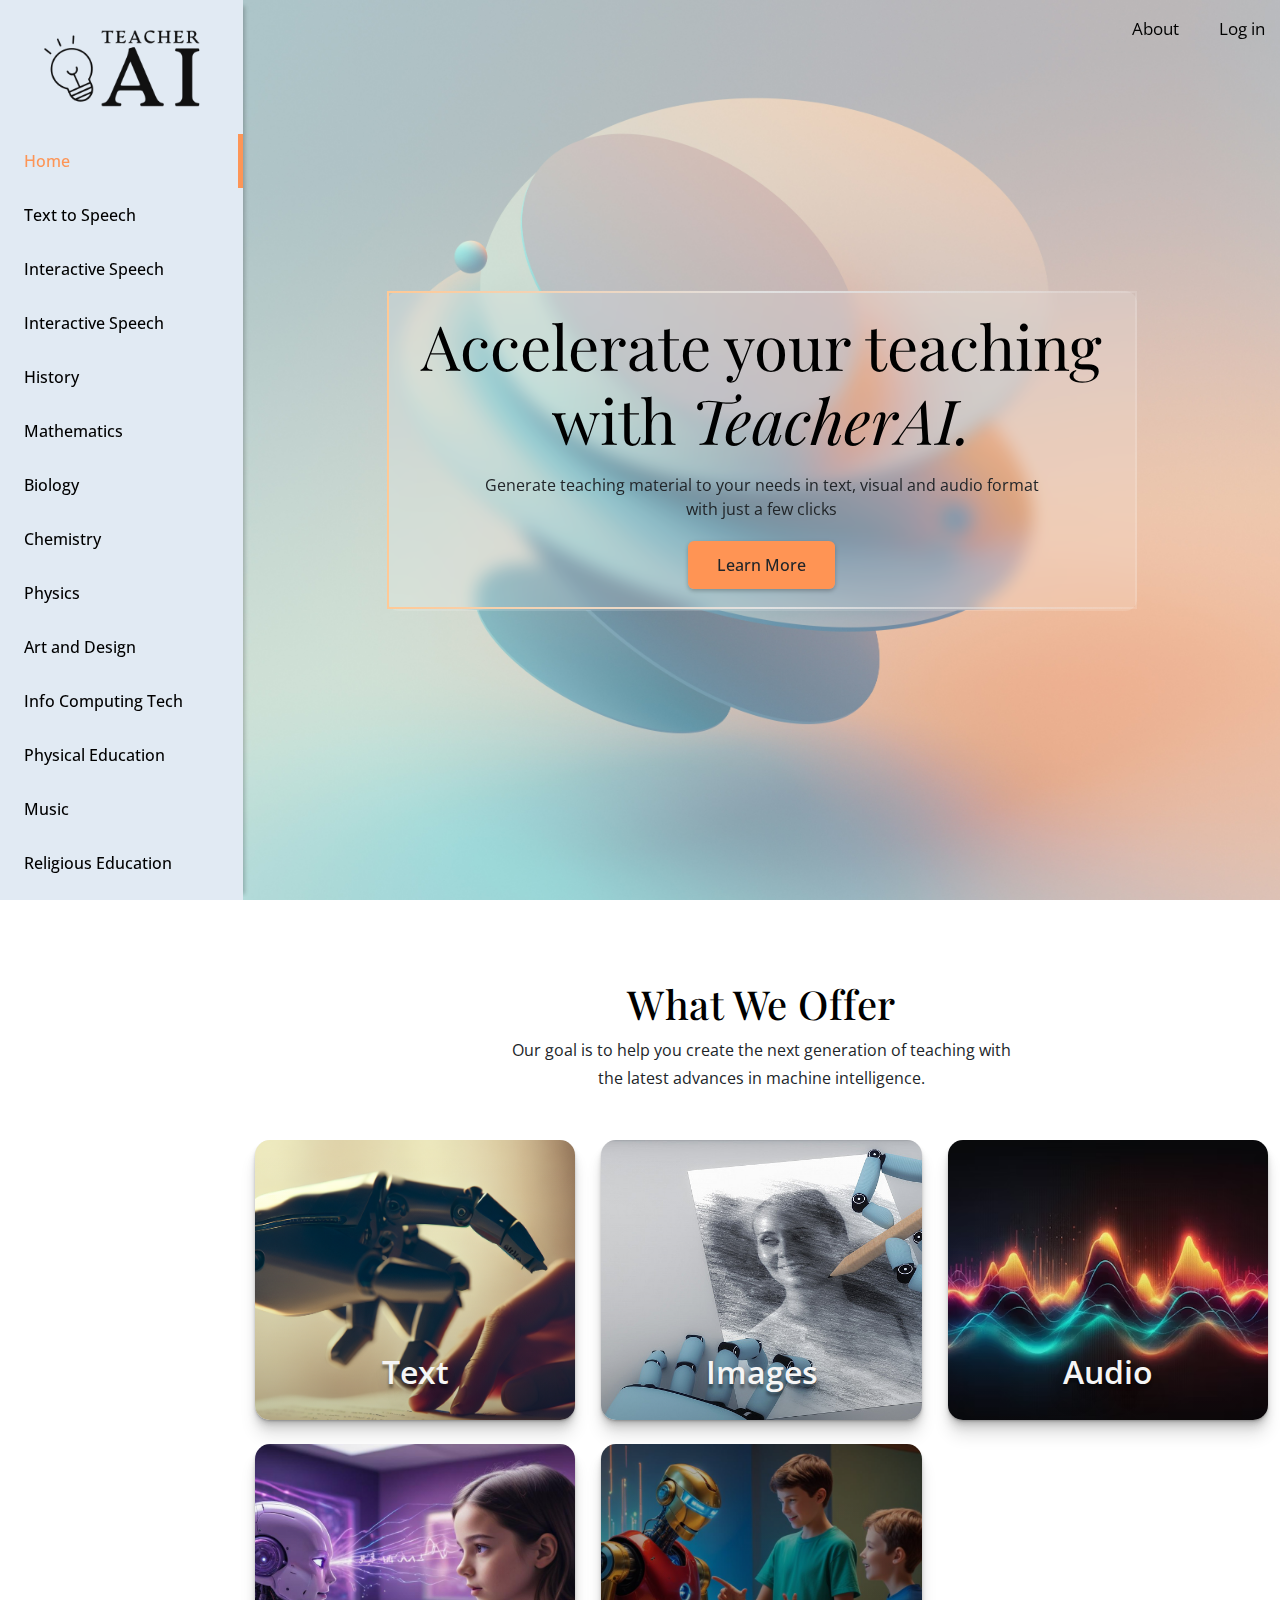
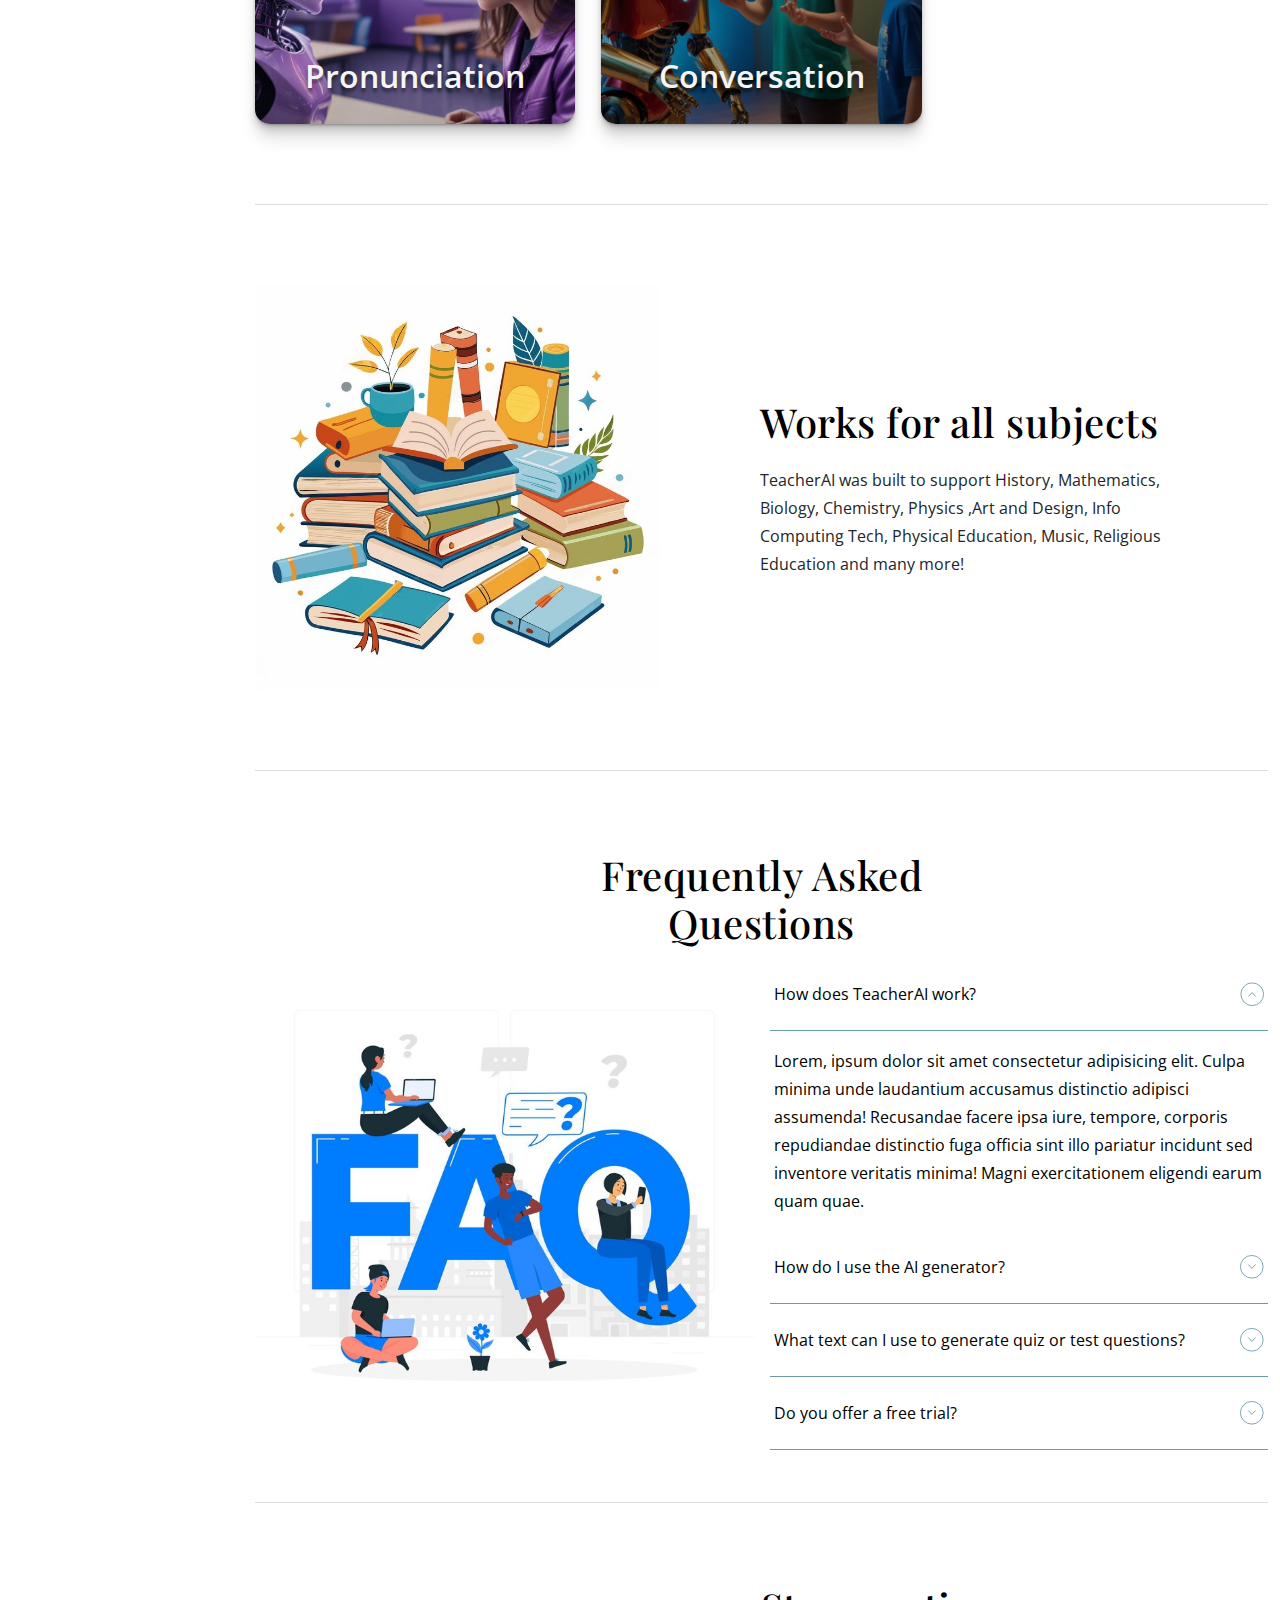
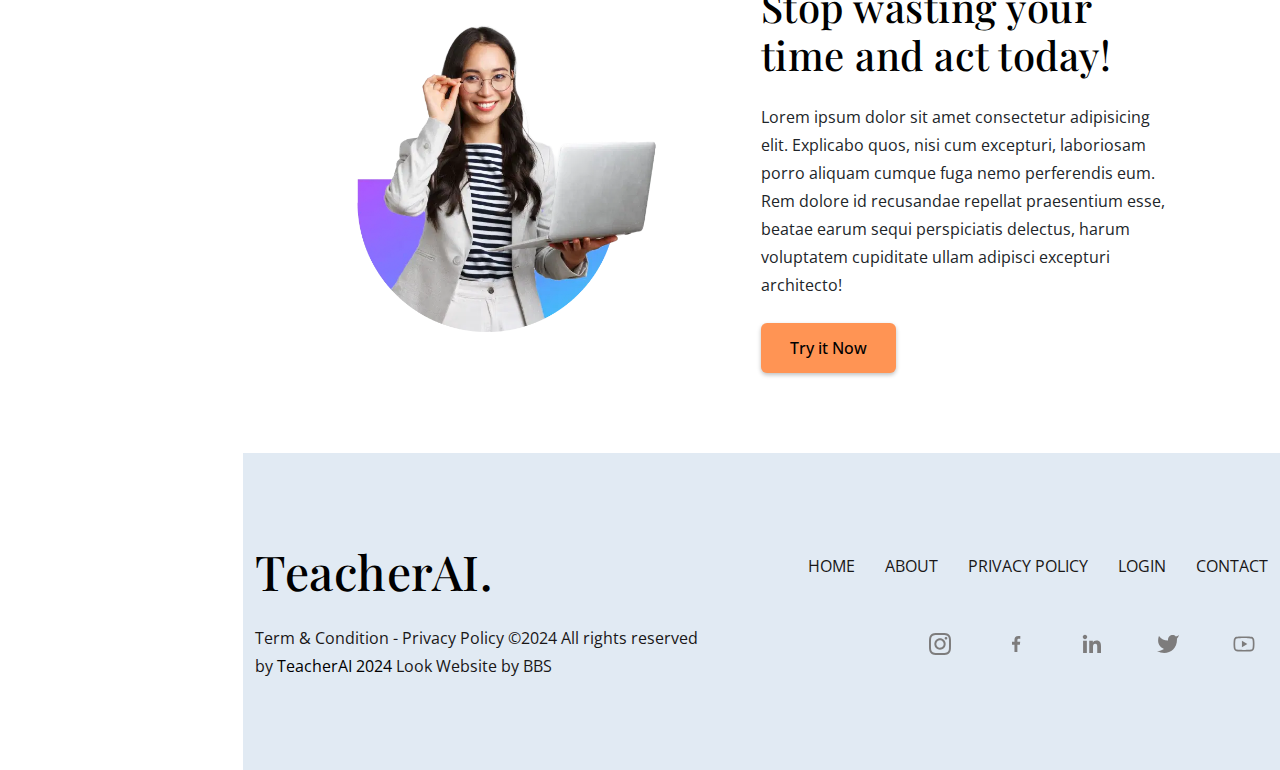
==== index.html @ d273b593 "language page updated" ====
<!DOCTYPE html>
<html lang="en">

<head>
  <meta charset="UTF-8">
  <meta name="viewport" content="width=device-width,initial-scale=1">
  <meta name="description" content="Unlock Your Potential With SkillMentor">
  <meta name="keywords"
    content="skillmentor, skill, mentor, skill development, course, course price, skillMentor classes, skillmentor reviews">

  <!-- bootstrap css links -->
  <link rel="stylesheet" href="./libs/bootstarp/bootstrap@5.3.1_min.css">

  <!-- custom style css -->
  <link rel="stylesheet" href="./css/style.css">

  <!-- fav icon -->
  <link rel="icon" type="image/png" href="assets/favicon.png">

  <!-- title -->
  <title>SkillMentor - Online Education Platform</title>
</head>

<body>
  <section class="d-flex flex-column flex-lg-row">
    <!-- sidebar for large screen -->
    <aside class="side-nav">
      <div class="d-flex justify-content-center align-items-center">
        <div class="logo py-4">
          <img src="./assets/logo-cropped.png" alt="">
        </div>
      </div>
      <a href="#intro" class="active">Home</a>
      <a href="#start">Text to Speech</a>
      <a href="#html">Interactive Speech</a>
      <a href="#scss">Interactive Speech</a>
      <a href="#js">History</a>
      <a href="#fonts">Mathematics</a>
      <a href="#colors">Biology</a>
      <a href="#icons">Chemistry</a>
      <a href="#run-scss">Physics</a>
      <a href="#loader">Art and Design</a>
      <a href="#change-img">Info Computing Tech</a>
      <a href="#change-img">Physical Education</a>
      <a href="#change-img">Music</a>
      <a href="#change-img">Religious Education</a>
    </aside>

    <!-- nav for small devices -->
    <nav id="nav-mobile" class="nav-mobile d-block d-lg-none text-white px-3 py-2">
      <div class="">
        <div class="bar d-flex align-items-center justify-content-between">
          <div class="d-flex align-items-center">
            <!-- <h1 class="text-black">TeacherAI.</h1> -->
          </div>
          <div>
            <button id="offcanvas-btn" class="btn nav-mobile__button p-1" type="button" data-bs-toggle="offcanvas" data-bs-target="#offcanvasExample"
              aria-controls="offcanvasExample">
              <svg xmlns="http://www.w3.org/2000/svg" x="0px" y="0px" width="100" height="100" viewBox="0 0 24 24">
                <path d="M 2 5 L 2 7 L 22 7 L 22 5 L 2 5 z M 2 11 L 2 13 L 22 13 L 22 11 L 2 11 z M 2 17 L 2 19 L 22 19 L 22 17 L 2 17 z"></path>
                </svg>
            </button>
        </div>

          <div class="offcanvas offcanvas-start" tabindex="-1" id="offcanvasExample"
            aria-labelledby="offcanvasExampleLabel">
            <div class="offcanvas-header d-flex align-items-center">
              <h5 class="offcanvas-title d-flex align-items-center" id="offcanvasExampleLabel">
                <!-- <img class="img-fluid" src="./assets/logo-colored.png" width="180" alt="logo-mb" srcset=""> -->
              </h5>
              <button type="button" class="btn-close" data-bs-dismiss="offcanvas" aria-label="Close"></button>
            </div>
            <div class="nav-lists-mobile offcanvas-body d-flex flex-column px-0">
              <a class="d-inline-block py-2 h5 fw-normal" href="#intro">Home</a>
              <a class="d-inline-block py-2 h5 fw-normal" href="#intro">About</a>
              <a class="d-inline-block py-2 h5 fw-normal" href="#intro">Login</a>
              <a class="d-inline-block py-2 h5 fw-normal" href="#start">Text to Speech</a>
              <a class="d-inline-block py-2 h5 fw-normal" href="#html">Interactive Speech</a>
              <a class="d-inline-block py-2 h5 fw-normal" href="#scss">Interactive Speech Js</a>
              <a class="d-inline-block py-2 h5 fw-normal" href="#js">History</a>
              <a class="d-inline-block py-2 h5 fw-normal" href="#fonts">Mathematics</a>
              <a class="d-inline-block py-2 h5 fw-normal" href="#colors">Biology</a>
              <a class="d-inline-block py-2 h5 fw-normal" href="#icons">Chemistry</a>
              <a class="d-inline-block py-2 h5 fw-normal" href="#run-scss">Physics</a>
              <a class="d-inline-block py-2 h5 fw-normal" href="#loader">Art and Design</a>
              <a class="d-inline-block py-2 h5 fw-normal" href="#change-img">Info Computing Tech</a>
            </div>
          </div>
        </div>
      </div>
    </nav>

    <!-- main content -->
    <main class="w-100">
      <!-- Navbar -->
      <nav id="top-nav" class="top-navbar navbar navbar-expand-lg d-none d-lg-block">
        <div class="container-fluid justify-content-end">
          <div class="collapse navbar-collapse" id="navbarSupportedContent">
            <ul class="navbar-nav me-auto mb-2 mb-lg-0 px-2 gap-4">
              <li class="nav-item">
                <a class="nav-link" aria-current="page" href="#">About</a>
              </li>
              <li class="nav-item">
                <a class="nav-link" href="#">Log in</a>
              </li>
            </ul>
          </div>
        </div>
      </nav>
      <!-- banner -->
      <section class="banner d-flex flex-column align-items-center justify-content-center ">
        <div class="banner__content d-flex flex-column align-items-center justify-content-center position-relative">
          <div class="banner__content--heading">
            <h1 class="mb-0">Accelerate your teaching with <span
                class="banner__heading--italic"><i>TeacherAI.</i></span></h1>
          </div>
          <div class="banner__content--description py-3">
            <p class="text-center">Generate teaching material to your needs in text, visual and audio format with just a
              few clicks</p>
          </div>
          <div class="banner__content--button pt-3">
            <a href="language.html" class="button-primary">Learn More</a>
          </div>
        </div>
      </section>

      <!-- Features -->
      <section class="container section">
        <div class=" d-flex flex-column align-items-center justify-content-center">
          <div class="section__header ">
            <h1 class="text-center">What We Offer</h1>
            <p class="text-center">Our goal is to help you create the next generation of teaching with the latest
              advances in machine intelligence.</p>
          </div>
        </div>
        <div class="features">
          <div class="features__card">
            <div class="features__card__content">
              <h2 class="heading">Text</h2>
              <p class="data-content">Create text materials tailored to your requirements

              </p>
            </div>
          </div>
          <div class="features__card">
            <div class="features__card__content">
              <h2 class="heading">Images</h2>
              <p class="data-content">Generate text based on images or soon generate images.</p>
            </div>
          </div>
          <div class="features__card">
            <div class="features__card__content">
              <h2 class="heading">Audio</h2>
              <p class="data-content">Create audio files customized to your needs </p>
              </p>
            </div>
          </div>
          <div class="features__card">
            <div class="features__card__content">
              <h2 class="heading">Pronunciation</h2>
              <p class="data-content">Assess pronunciation from free or text-based speech</p>
            </div>
          </div>
          <div class="features__card">
            <div class="features__card__content">
              <h2 class="heading">Conversation</h2>
              <p class="data-content">Practice conversation with a virtual person, e.g. a teacher</p>
            </div>
          </div>
        </div>

      </section>

      <!-- Subjects -->
      <section class="container ">
        <div class="section separator">
          <div class="subject d-flex flex-column flex-md-row gap-100">
            <div class="subject__image">
              <img src="./assets/book-1.png" alt="">
            </div>
            <div class="subject__content d-flex flex-column justify-content-center ">
              <h1>Works for all subjects</h1>
              <p>TeacherAI was built to support History, Mathematics, Biology, Chemistry, Physics ,Art and Design,
                Info Computing Tech, Physical Education, Music, Religious Education and many more!
              </p>
            </div>
          </div>
        </div>
      </section>

      <!-- FAQ -->
      <section class="container">
        <div class="section separator pb-5">
          <div class="d-flex justify-content-center">
            <div class="section__header mb-0">
              <h1 class="text-center">Frequently Asked Questions</h1>
            </div>
          </div>
          <div class="faq d-flex flex-column flex-lg-row align-items-center justify-content-center gap-3">
            <div class="faq__image">
              <img src="./assets/faq.jpg" alt="">
            </div>
            <div class="faq__content d-flex align-items-center justify-content-center">
              <div class="accordion" id="accordion">
                <div class="accordion-item">
                  <h2 class="accordion-header">
                    <button class="accordion-button py-4 px-1 paragraph-semi-large" type="button"
                      data-bs-toggle="collapse" data-bs-target="#collapseOne" aria-expanded="true"
                      aria-controls="collapseOne">
                      How does TeacherAI work?
                    </button>
                  </h2>
                  <div id="collapseOne" class="accordion-collapse collapse show" data-bs-parent="#accordion">
                    <div class="accordion-body px-1">
                      <p>
                        Lorem, ipsum dolor sit amet consectetur adipisicing elit. Culpa minima unde laudantium accusamus
                        distinctio adipisci assumenda! Recusandae facere ipsa iure, tempore, corporis repudiandae
                        distinctio fuga officia sint illo pariatur incidunt sed inventore veritatis minima! Magni
                        exercitationem eligendi earum quam quae.
                      </p>
                    </div>
                  </div>
                </div>
                <div class="accordion-item">
                  <h2 class="accordion-header">
                    <button class="accordion-button py-4 px-1 paragraph-semi-large collapsed" type="button"
                      data-bs-toggle="collapse" data-bs-target="#collapseTwo" aria-expanded="false"
                      aria-controls="collapseTwo">
                      How do I use the AI generator?
                    </button>
                  </h2>
                  <div id="collapseTwo" class="accordion-collapse collapse" data-bs-parent="#accordion">
                    <div class="accordion-body px-1">
                      <p>
                        Lorem ipsum dolor sit amet consectetur adipisicing elit. Excepturi eveniet eligendi officiis ad
                        vitae iusto, reprehenderit maiores dicta, impedit, odit non quis alias quas veniam quos fugit
                        perferendis dolore! Maxime.
                      </p>
                    </div>
                  </div>
                </div>
                <div class="accordion-item">
                  <h2 class="accordion-header">
                    <button class="accordion-button py-4 px-1 paragraph-semi-large collapsed" type="button"
                      data-bs-toggle="collapse" data-bs-target="#collapseThree" aria-expanded="false"
                      aria-controls="collapseThree">
                      What text can I use to generate quiz or test questions?

                    </button>
                  </h2>
                  <div id="collapseThree" class="accordion-collapse collapse" data-bs-parent="#accordion">
                    <div class="accordion-body px-1">
                      <p>
                        Lorem ipsum dolor sit amet consectetur adipisicing elit. Ducimus quisquam dolorem deleniti animi
                        praesentium laboriosam quidem quos quasi eius temporibus!
                      </p>
                    </div>
                  </div>
                </div>
                <div class="accordion-item">
                  <h2 class="accordion-header">
                    <button class="accordion-button py-4 px-1 paragraph-semi-large collapsed" type="button"
                      data-bs-toggle="collapse" data-bs-target="#collapseFour" aria-expanded="false"
                      aria-controls="collapseFour">
                      Do you offer a free trial?
                    </button>
                  </h2>
                  <div id="collapseFour" class="accordion-collapse collapse" data-bs-parent="#accordion">
                    <div class="accordion-body px-1">
                      <p>
                        Lorem ipsum dolor sit amet consectetur adipisicing elit. Blanditiis architecto quos libero?
                        Illo, suscipit pariatur. Voluptates aspernatur veniam magnam corrupti fuga explicabo. Vero, modi
                        illum!
                      </p>
                    </div>
                  </div>
                </div>
              </div>
            </div>
          </div>
        </div>
      </section>

      <!-- learn quickly -->
      <div class="container">
        <div class="section separator">
          <div class="learn d-flex flex-column flex-md-row justify-content-center align-items-center gap-100">
            <div class="learn__image">
              <img src="./assets/learn.png" alt="">
            </div>
            <div class="learn__content">
              <h1 class="mb-0 pb-4">Stop wasting your time and act today!</h1>
              <p class="pb-4">Lorem ipsum dolor sit amet consectetur adipisicing elit. Explicabo quos, nisi cum
                excepturi, laboriosam porro aliquam cumque fuga nemo perferendis eum. Rem dolore id recusandae repellat
                praesentium esse, beatae earum sequi perspiciatis delectus, harum voluptatem cupiditate ullam adipisci
                excepturi architecto!</p>
              <button class="button-primary">Try it Now</button>
            </div>
          </div>
        </div>
      </div>

      <!-- footer -->
      <footer class="footer">
        <div class="container">
          <div class=" d-flex flex-column flex-lg-row justify-content-between align-items-center  text-center text-lg-start gap-5 gap-lg-0">
            <div class="footer__logo">
              <div>
                <a href="./index.html">
                  <h1 class="display-5 fw-medium">TeacherAI.</h1>
                </a>
              </div>
              <p class="pt-2 pt-lg-3">
                Term & Condition - Privacy Policy ©2024 All rights reserved by <span class="text-black">TeacherAI 2024</span>
                Look Website by BBS
              </p>
            </div>
            <div class="footer__menu d-flex flex-column justify-content-between align-items-lg-end align-items-center"
              aria-label="Footer menu" role="group">
              <ul class="footer__menu__navigation list-inline d-flex mb-0">
                <li><a class="" href="#">HOME</a></li>
                <li><a class="" href="#">ABOUT</a></li>
                <li><a class="" href="#">PRIVACY POLICY</a></li>
                <li><a class="" href="#">LOGIN</a></li>
                <li><a class="" href="#">CONTACT</a></li>
              </ul>
              <ul class="footer__menu__social list-inline d-flex justify-content-between mb-0">
                <li>
                  <a href="#" class="d-flex justify-content-center align-items-center rounded-circle">
                    <svg xmlns="http://www.w3.org/2000/svg" width="24" height="24" viewBox="0 0 24 24" fill="none">
                      <path fill-rule="evenodd" clip-rule="evenodd"
                        d="M7.465 1.066C8.638 1.012 9.012 1 12 1C14.988 1 15.362 1.013 16.534 1.066C17.706 1.119 18.506 1.306 19.206 1.577C19.939 1.854 20.604 2.287 21.154 2.847C21.714 3.396 22.146 4.06 22.422 4.794C22.694 5.494 22.88 6.294 22.934 7.464C22.988 8.639 23 9.013 23 12C23 14.988 22.987 15.362 22.934 16.535C22.881 17.705 22.694 18.505 22.422 19.205C22.146 19.9391 21.7133 20.6042 21.154 21.154C20.604 21.714 19.939 22.146 19.206 22.422C18.506 22.694 17.706 22.88 16.536 22.934C15.362 22.988 14.988 23 12 23C9.012 23 8.638 22.987 7.465 22.934C6.295 22.881 5.495 22.694 4.795 22.422C4.06092 22.146 3.39582 21.7133 2.846 21.154C2.28638 20.6047 1.85331 19.9399 1.577 19.206C1.306 18.506 1.12 17.706 1.066 16.536C1.012 15.361 1 14.987 1 12C1 9.012 1.013 8.638 1.066 7.466C1.119 6.294 1.306 5.494 1.577 4.794C1.85372 4.06008 2.28712 3.39531 2.847 2.846C3.39604 2.2865 4.06047 1.85344 4.794 1.577C5.494 1.306 6.294 1.12 7.464 1.066H7.465ZM16.445 3.046C15.285 2.993 14.937 2.982 12 2.982C9.063 2.982 8.715 2.993 7.555 3.046C6.482 3.095 5.9 3.274 5.512 3.425C4.999 3.625 4.632 3.862 4.247 4.247C3.88205 4.60205 3.60118 5.03428 3.425 5.512C3.274 5.9 3.095 6.482 3.046 7.555C2.993 8.715 2.982 9.063 2.982 12C2.982 14.937 2.993 15.285 3.046 16.445C3.095 17.518 3.274 18.1 3.425 18.488C3.601 18.965 3.882 19.398 4.247 19.753C4.602 20.118 5.035 20.399 5.512 20.575C5.9 20.726 6.482 20.905 7.555 20.954C8.715 21.007 9.062 21.018 12 21.018C14.938 21.018 15.285 21.007 16.445 20.954C17.518 20.905 18.1 20.726 18.488 20.575C19.001 20.375 19.368 20.138 19.753 19.753C20.118 19.398 20.399 18.965 20.575 18.488C20.726 18.1 20.905 17.518 20.954 16.445C21.007 15.285 21.018 14.937 21.018 12C21.018 9.063 21.007 8.715 20.954 7.555C20.905 6.482 20.726 5.9 20.575 5.512C20.375 4.999 20.138 4.632 19.753 4.247C19.3979 3.88207 18.9657 3.60121 18.488 3.425C18.1 3.274 17.518 3.095 16.445 3.046ZM10.595 15.391C11.3797 15.7176 12.2534 15.7617 13.0669 15.5157C13.8805 15.2697 14.5834 14.7489 15.0556 14.0422C15.5278 13.3356 15.7401 12.4869 15.656 11.6411C15.572 10.7953 15.197 10.005 14.595 9.405C14.2112 9.02148 13.7472 8.72781 13.2363 8.54515C12.7255 8.36248 12.1804 8.29536 11.6405 8.34862C11.1006 8.40187 10.5792 8.57418 10.1138 8.85313C9.64845 9.13208 9.25074 9.51074 8.9493 9.96185C8.64786 10.413 8.45019 10.9253 8.37052 11.462C8.29084 11.9986 8.33115 12.5463 8.48854 13.0655C8.64593 13.5847 8.91648 14.0626 9.28072 14.4647C9.64496 14.8668 10.0938 15.1832 10.595 15.391ZM8.002 8.002C8.52702 7.47697 9.15032 7.0605 9.8363 6.77636C10.5223 6.49222 11.2575 6.34597 12 6.34597C12.7425 6.34597 13.4777 6.49222 14.1637 6.77636C14.8497 7.0605 15.473 7.47697 15.998 8.002C16.523 8.52702 16.9395 9.15032 17.2236 9.8363C17.5078 10.5223 17.654 11.2575 17.654 12C17.654 12.7425 17.5078 13.4777 17.2236 14.1637C16.9395 14.8497 16.523 15.473 15.998 15.998C14.9377 17.0583 13.4995 17.654 12 17.654C10.5005 17.654 9.06234 17.0583 8.002 15.998C6.94166 14.9377 6.34597 13.4995 6.34597 12C6.34597 10.5005 6.94166 9.06234 8.002 8.002ZM18.908 7.188C19.0381 7.06527 19.1423 6.91768 19.2143 6.75397C19.2863 6.59027 19.3248 6.41377 19.3274 6.23493C19.33 6.05609 19.2967 5.87855 19.2295 5.71281C19.1622 5.54707 19.0624 5.39651 18.936 5.27004C18.8095 5.14357 18.6589 5.04376 18.4932 4.97652C18.3275 4.90928 18.1499 4.87598 17.9711 4.87858C17.7922 4.88119 17.6157 4.91965 17.452 4.9917C17.2883 5.06374 17.1407 5.1679 17.018 5.298C16.7793 5.55103 16.6486 5.88712 16.6537 6.23493C16.6588 6.58274 16.7992 6.91488 17.0452 7.16084C17.2911 7.40681 17.6233 7.54723 17.9711 7.5523C18.3189 7.55737 18.655 7.42669 18.908 7.188Z"
                         />
                    </svg>
                  </a>
                </li>
                <li>
                  <a href="#" class="d-flex justify-content-center align-items-center rounded-circle">
                    <svg xmlns="http://www.w3.org/2000/svg" width="20" height="20" viewBox="0 0 20 20" fill="none">
                      <path
                        d="M8.46 18H11.39V10.7H13.84L14.21 7.86H11.39V6.04C11.39 5.22 11.62 4.66 12.8 4.66H14.31V2.11C14.05 2.08 13.16 2 12.12 2C9.94 2 8.46 3.33 8.46 5.76V7.86H6V10.7H8.46V18Z"
                         />
                    </svg>
                  </a>
                </li>
                <li>
                  <a href="#" class="d-flex justify-content-center align-items-center rounded-circle">
                    <svg xmlns="http://www.w3.org/2000/svg" width="24" height="24" viewBox="0 0 24 24" fill="none">
                      <path
                        d="M4.98292 7.19631C6.19132 7.19631 7.17092 6.21671 7.17092 5.00831C7.17092 3.79991 6.19132 2.82031 4.98292 2.82031C3.77452 2.82031 2.79492 3.79991 2.79492 5.00831C2.79492 6.21671 3.77452 7.19631 4.98292 7.19631Z"
                         />
                      <path
                        d="M9.23575 8.85469V20.9937H13.0047V14.9907C13.0047 13.4067 13.3027 11.8727 15.2667 11.8727C17.2037 11.8727 17.2277 13.6837 17.2277 15.0907V20.9947H20.9988V14.3377C20.9988 11.0677 20.2948 8.55469 16.4728 8.55469C14.6378 8.55469 13.4078 9.56169 12.9047 10.5147H12.8537V8.85469H9.23575ZM3.09375 8.85469H6.86875V20.9937H3.09375V8.85469Z"
                         />
                    </svg>
                  </a>
                </li>
                <li>
                  <a href="#" class="d-flex justify-content-center align-items-center rounded-circle">
                    <svg xmlns="http://www.w3.org/2000/svg" width="24" height="24" viewBox="0 0 24 24" fill="none">
                      <path
                        d="M23 3.00029C22.0424 3.67577 20.9821 4.1924 19.86 4.53029C19.2577 3.8378 18.4573 3.34698 17.567 3.12422C16.6767 2.90145 15.7395 2.95749 14.8821 3.28474C14.0247 3.612 13.2884 4.19469 12.773 4.95401C12.2575 5.71332 11.9877 6.61263 12 7.53029V8.53029C10.2426 8.57586 8.50127 8.1861 6.93101 7.39574C5.36074 6.60537 4.01032 5.43893 3 4.00029C3 4.00029 -1 13.0003 8 17.0003C5.94053 18.3983 3.48716 19.0992 1 19.0003C10 24.0003 21 19.0003 21 7.50029C20.9991 7.22174 20.9723 6.94388 20.92 6.67029C21.9406 5.66378 22.6608 4.393 23 3.00029V3.00029Z"
                         stroke-width="2" stroke-linecap="round" stroke-linejoin="round" />
                    </svg>
                  </a>
                </li>
                <li>
                  <a href="#" class="d-flex justify-content-center align-items-center rounded-circle">
                    <svg xmlns="http://www.w3.org/2000/svg" width="24" height="24" viewBox="0 0 24 24" fill="none">
                      <path
                        d="M22.5 11.934C22.5 11.8824 22.5 11.8238 22.4977 11.7559C22.4953 11.566 22.4906 11.3527 22.4859 11.1254C22.4672 10.4715 22.4344 9.81993 22.3828 9.20587C22.3125 8.35977 22.2094 7.6543 22.0687 7.12461C21.9204 6.57184 21.6295 6.0677 21.2252 5.66257C20.8209 5.25745 20.3173 4.96554 19.7648 4.81602C19.1016 4.63789 17.8031 4.52773 15.975 4.45977C15.1055 4.42695 14.175 4.40586 13.2445 4.39414C12.9187 4.38945 12.6164 4.38711 12.3445 4.38477H11.6555C11.3836 4.38711 11.0813 4.38945 10.7555 4.39414C9.825 4.40586 8.89453 4.42695 8.025 4.45977C6.19687 4.53008 4.89609 4.64023 4.23516 4.81602C3.6825 4.96517 3.17876 5.25696 2.7744 5.66214C2.37004 6.06732 2.07928 6.57166 1.93125 7.12461C1.78828 7.6543 1.6875 8.35977 1.61719 9.20587C1.56562 9.81993 1.53281 10.4715 1.51406 11.1254C1.50703 11.3527 1.50469 11.566 1.50234 11.7559C1.50234 11.8238 1.5 11.8824 1.5 11.934V12.0652C1.5 12.1168 1.5 12.1754 1.50234 12.2434C1.50469 12.4332 1.50937 12.6465 1.51406 12.8738C1.53281 13.5278 1.56562 14.1793 1.61719 14.7934C1.6875 15.6395 1.79063 16.3449 1.93125 16.8746C2.23125 17.9973 3.1125 18.8832 4.23516 19.1832C4.89609 19.3614 6.19687 19.4715 8.025 19.5395C8.89453 19.5723 9.825 19.5934 10.7555 19.6051C11.0813 19.6098 11.3836 19.6121 11.6555 19.6145H12.3445C12.6164 19.6121 12.9187 19.6098 13.2445 19.6051C14.175 19.5934 15.1055 19.5723 15.975 19.5395C17.8031 19.4692 19.1039 19.359 19.7648 19.1832C20.8875 18.8832 21.7687 17.9996 22.0687 16.8746C22.2117 16.3449 22.3125 15.6395 22.3828 14.7934C22.4344 14.1793 22.4672 13.5278 22.4859 12.8738C22.493 12.6465 22.4953 12.4332 22.4977 12.2434C22.4977 12.1754 22.5 12.1168 22.5 12.0652V11.934ZM20.8125 12.0559C20.8125 12.1051 20.8125 12.159 20.8102 12.2223C20.8078 12.4051 20.8031 12.6067 20.7984 12.8246C20.782 13.4481 20.7492 14.0715 20.7 14.6504C20.6367 15.4051 20.5477 16.0239 20.4375 16.4387C20.2922 16.9801 19.8656 17.409 19.3266 17.552C18.8344 17.6832 17.5945 17.7887 15.9094 17.852C15.0562 17.8848 14.1375 17.9059 13.2211 17.9176C12.9 17.9223 12.6023 17.9246 12.3352 17.9246H11.6648L10.7789 17.9176C9.8625 17.9059 8.94609 17.8848 8.09063 17.852C6.40547 17.7864 5.16328 17.6832 4.67344 17.552C4.13437 17.4067 3.70781 16.9801 3.5625 16.4387C3.45234 16.0239 3.36328 15.4051 3.3 14.6504C3.25078 14.0715 3.22031 13.4481 3.20156 12.8246C3.19453 12.6067 3.19219 12.4028 3.18984 12.2223C3.18984 12.159 3.1875 12.1028 3.1875 12.0559V11.9434C3.1875 11.8942 3.1875 11.8402 3.18984 11.777C3.19219 11.5942 3.19688 11.3926 3.20156 11.1746C3.21797 10.5512 3.25078 9.92775 3.3 9.34884C3.36328 8.59415 3.45234 7.9754 3.5625 7.56055C3.70781 7.01915 4.13437 6.59024 4.67344 6.44727C5.16562 6.31602 6.40547 6.21055 8.09063 6.14727C8.94375 6.11446 9.8625 6.09336 10.7789 6.08164C11.1 6.07696 11.3977 6.07461 11.6648 6.07461H12.3352L13.2211 6.08164C14.1375 6.09336 15.0539 6.11446 15.9094 6.14727C17.5945 6.21289 18.8367 6.31602 19.3266 6.44727C19.8656 6.59258 20.2922 7.01915 20.4375 7.56055C20.5477 7.9754 20.6367 8.59415 20.7 9.34884C20.7492 9.92775 20.7797 10.5512 20.7984 11.1746C20.8055 11.3926 20.8078 11.5965 20.8102 11.777C20.8102 11.8402 20.8125 11.8965 20.8125 11.9434V12.0559ZM9.91406 15.1403L15.3516 11.9762L9.91406 8.85899V15.1403Z"
                         />
                    </svg>
                  </a>
                </li>
              </ul>
            </div>
          </div>
        </div>
      </footer>

    </main>



    <!-- bootstrap min js -->
    <script src="libs/bootstarp/bootstrap@5.3.1_bundle.min.js"></script>

    <!-- footer nav min js -->
    <script src="js/footer-nav.js"></script>
</body>

</html>
---- libs/bootstarp/bootstrap@5.3.1_min.css ----
@charset "UTF-8";/*!
 * Bootstrap  v5.3.1 (https://getbootstrap.com/)
 * Copyright 2011-2023 The Bootstrap Authors
 * Licensed under MIT (https://github.com/twbs/bootstrap/blob/main/LICENSE)
 */:root,[data-bs-theme=light]{--bs-blue:#0d6efd;--bs-indigo:#6610f2;--bs-purple:#6f42c1;--bs-pink:#d63384;--bs-red:#dc3545;--bs-orange:#fd7e14;--bs-yellow:#ffc107;--bs-green:#198754;--bs-teal:#20c997;--bs-cyan:#0dcaf0;--bs-black:#000;--bs-white:#fff;--bs-gray:#6c757d;--bs-gray-dark:#343a40;--bs-gray-100:#f8f9fa;--bs-gray-200:#e9ecef;--bs-gray-300:#dee2e6;--bs-gray-400:#ced4da;--bs-gray-500:#adb5bd;--bs-gray-600:#6c757d;--bs-gray-700:#495057;--bs-gray-800:#343a40;--bs-gray-900:#212529;--bs-primary:#0d6efd;--bs-secondary:#6c757d;--bs-success:#198754;--bs-info:#0dcaf0;--bs-warning:#ffc107;--bs-danger:#dc3545;--bs-light:#f8f9fa;--bs-dark:#212529;--bs-primary-rgb:13,110,253;--bs-secondary-rgb:108,117,125;--bs-success-rgb:25,135,84;--bs-info-rgb:13,202,240;--bs-warning-rgb:255,193,7;--bs-danger-rgb:220,53,69;--bs-light-rgb:248,249,250;--bs-dark-rgb:33,37,41;--bs-primary-text-emphasis:#052c65;--bs-secondary-text-emphasis:#2b2f32;--bs-success-text-emphasis:#0a3622;--bs-info-text-emphasis:#055160;--bs-warning-text-emphasis:#664d03;--bs-danger-text-emphasis:#58151c;--bs-light-text-emphasis:#495057;--bs-dark-text-emphasis:#495057;--bs-primary-bg-subtle:#cfe2ff;--bs-secondary-bg-subtle:#e2e3e5;--bs-success-bg-subtle:#d1e7dd;--bs-info-bg-subtle:#cff4fc;--bs-warning-bg-subtle:#fff3cd;--bs-danger-bg-subtle:#f8d7da;--bs-light-bg-subtle:#fcfcfd;--bs-dark-bg-subtle:#ced4da;--bs-primary-border-subtle:#9ec5fe;--bs-secondary-border-subtle:#c4c8cb;--bs-success-border-subtle:#a3cfbb;--bs-info-border-subtle:#9eeaf9;--bs-warning-border-subtle:#ffe69c;--bs-danger-border-subtle:#f1aeb5;--bs-light-border-subtle:#e9ecef;--bs-dark-border-subtle:#adb5bd;--bs-white-rgb:255,255,255;--bs-black-rgb:0,0,0;--bs-font-sans-serif:system-ui,-apple-system,"Segoe UI",Roboto,"Helvetica Neue","Noto Sans","Liberation Sans",Arial,sans-serif,"Apple Color Emoji","Segoe UI Emoji","Segoe UI Symbol","Noto Color Emoji";--bs-font-monospace:SFMono-Regular,Menlo,Monaco,Consolas,"Liberation Mono","Courier New",monospace;--bs-gradient:linear-gradient(180deg, rgba(255, 255, 255, 0.15), rgba(255, 255, 255, 0));--bs-body-font-family:var(--bs-font-sans-serif);--bs-body-font-size:1rem;--bs-body-font-weight:400;--bs-body-line-height:1.5;--bs-body-color:#212529;--bs-body-color-rgb:33,37,41;--bs-body-bg:#fff;--bs-body-bg-rgb:255,255,255;--bs-emphasis-color:#000;--bs-emphasis-color-rgb:0,0,0;--bs-secondary-color:rgba(33, 37, 41, 0.75);--bs-secondary-color-rgb:33,37,41;--bs-secondary-bg:#e9ecef;--bs-secondary-bg-rgb:233,236,239;--bs-tertiary-color:rgba(33, 37, 41, 0.5);--bs-tertiary-color-rgb:33,37,41;--bs-tertiary-bg:#f8f9fa;--bs-tertiary-bg-rgb:248,249,250;--bs-heading-color:inherit;--bs-link-color:#0d6efd;--bs-link-color-rgb:13,110,253;--bs-link-decoration:underline;--bs-link-hover-color:#0a58ca;--bs-link-hover-color-rgb:10,88,202;--bs-code-color:#d63384;--bs-highlight-bg:#fff3cd;--bs-border-width:1px;--bs-border-style:solid;--bs-border-color:#dee2e6;--bs-border-color-translucent:rgba(0, 0, 0, 0.175);--bs-border-radius:0.375rem;--bs-border-radius-sm:0.25rem;--bs-border-radius-lg:0.5rem;--bs-border-radius-xl:1rem;--bs-border-radius-xxl:2rem;--bs-border-radius-2xl:var(--bs-border-radius-xxl);--bs-border-radius-pill:50rem;--bs-box-shadow:0 0.5rem 1rem rgba(0, 0, 0, 0.15);--bs-box-shadow-sm:0 0.125rem 0.25rem rgba(0, 0, 0, 0.075);--bs-box-shadow-lg:0 1rem 3rem rgba(0, 0, 0, 0.175);--bs-box-shadow-inset:inset 0 1px 2px rgba(0, 0, 0, 0.075);--bs-focus-ring-width:0.25rem;--bs-focus-ring-opacity:0.25;--bs-focus-ring-color:rgba(13, 110, 253, 0.25);--bs-form-valid-color:#198754;--bs-form-valid-border-color:#198754;--bs-form-invalid-color:#dc3545;--bs-form-invalid-border-color:#dc3545}[data-bs-theme=dark]{color-scheme:dark;--bs-body-color:#dee2e6;--bs-body-color-rgb:222,226,230;--bs-body-bg:#212529;--bs-body-bg-rgb:33,37,41;--bs-emphasis-color:#fff;--bs-emphasis-color-rgb:255,255,255;--bs-secondary-color:rgba(222, 226, 230, 0.75);--bs-secondary-color-rgb:222,226,230;--bs-secondary-bg:#343a40;--bs-secondary-bg-rgb:52,58,64;--bs-tertiary-color:rgba(222, 226, 230, 0.5);--bs-tertiary-color-rgb:222,226,230;--bs-tertiary-bg:#2b3035;--bs-tertiary-bg-rgb:43,48,53;--bs-primary-text-emphasis:#6ea8fe;--bs-secondary-text-emphasis:#a7acb1;--bs-success-text-emphasis:#75b798;--bs-info-text-emphasis:#6edff6;--bs-warning-text-emphasis:#ffda6a;--bs-danger-text-emphasis:#ea868f;--bs-light-text-emphasis:#f8f9fa;--bs-dark-text-emphasis:#dee2e6;--bs-primary-bg-subtle:#031633;--bs-secondary-bg-subtle:#161719;--bs-success-bg-subtle:#051b11;--bs-info-bg-subtle:#032830;--bs-warning-bg-subtle:#332701;--bs-danger-bg-subtle:#2c0b0e;--bs-light-bg-subtle:#343a40;--bs-dark-bg-subtle:#1a1d20;--bs-primary-border-subtle:#084298;--bs-secondary-border-subtle:#41464b;--bs-success-border-subtle:#0f5132;--bs-info-border-subtle:#087990;--bs-warning-border-subtle:#997404;--bs-danger-border-subtle:#842029;--bs-light-border-subtle:#495057;--bs-dark-border-subtle:#343a40;--bs-heading-color:inherit;--bs-link-color:#6ea8fe;--bs-link-hover-color:#8bb9fe;--bs-link-color-rgb:110,168,254;--bs-link-hover-color-rgb:139,185,254;--bs-code-color:#e685b5;--bs-border-color:#495057;--bs-border-color-translucent:rgba(255, 255, 255, 0.15);--bs-form-valid-color:#75b798;--bs-form-valid-border-color:#75b798;--bs-form-invalid-color:#ea868f;--bs-form-invalid-border-color:#ea868f}*,::after,::before{box-sizing:border-box}@media (prefers-reduced-motion:no-preference){:root{scroll-behavior:smooth}}body{margin:0;font-family:var(--bs-body-font-family);font-size:var(--bs-body-font-size);font-weight:var(--bs-body-font-weight);line-height:var(--bs-body-line-height);color:var(--bs-body-color);text-align:var(--bs-body-text-align);background-color:var(--bs-body-bg);-webkit-text-size-adjust:100%;-webkit-tap-highlight-color:transparent}hr{margin:1rem 0;color:inherit;border:0;border-top:var(--bs-border-width) solid;opacity:.25}.h1,.h2,.h3,.h4,.h5,.h6,h1,h2,h3,h4,h5,h6{margin-top:0;margin-bottom:.5rem;font-weight:500;line-height:1.2;color:var(--bs-heading-color)}.h1,h1{font-size:calc(1.375rem + 1.5vw)}@media (min-width:1200px){.h1,h1{font-size:2.5rem}}.h2,h2{font-size:calc(1.325rem + .9vw)}@media (min-width:1200px){.h2,h2{font-size:2rem}}.h3,h3{font-size:calc(1.3rem + .6vw)}@media (min-width:1200px){.h3,h3{font-size:1.75rem}}.h4,h4{font-size:calc(1.275rem + .3vw)}@media (min-width:1200px){.h4,h4{font-size:1.5rem}}.h5,h5{font-size:1.25rem}.h6,h6{font-size:1rem}p{margin-top:0;margin-bottom:1rem}abbr[title]{-webkit-text-decoration:underline dotted;text-decoration:underline dotted;cursor:help;-webkit-text-decoration-skip-ink:none;text-decoration-skip-ink:none}address{margin-bottom:1rem;font-style:normal;line-height:inherit}ol,ul{padding-left:2rem}dl,ol,ul{margin-top:0;margin-bottom:1rem}ol ol,ol ul,ul ol,ul ul{margin-bottom:0}dt{font-weight:700}dd{margin-bottom:.5rem;margin-left:0}blockquote{margin:0 0 1rem}b,strong{font-weight:bolder}.small,small{font-size:.875em}.mark,mark{padding:.1875em;background-color:var(--bs-highlight-bg)}sub,sup{position:relative;font-size:.75em;line-height:0;vertical-align:baseline}sub{bottom:-.25em}sup{top:-.5em}a{color:rgba(var(--bs-link-color-rgb),var(--bs-link-opacity,1));text-decoration:underline}a:hover{--bs-link-color-rgb:var(--bs-link-hover-color-rgb)}a:not([href]):not([class]),a:not([href]):not([class]):hover{color:inherit;text-decoration:none}code,kbd,pre,samp{font-family:var(--bs-font-monospace);font-size:1em}pre{display:block;margin-top:0;margin-bottom:1rem;overflow:auto;font-size:.875em}pre code{font-size:inherit;color:inherit;word-break:normal}code{font-size:.875em;color:var(--bs-code-color);word-wrap:break-word}a>code{color:inherit}kbd{padding:.1875rem .375rem;font-size:.875em;color:var(--bs-body-bg);background-color:var(--bs-body-color);border-radius:.25rem}kbd kbd{padding:0;font-size:1em}figure{margin:0 0 1rem}img,svg{vertical-align:middle}table{caption-side:bottom;border-collapse:collapse}caption{padding-top:.5rem;padding-bottom:.5rem;color:var(--bs-secondary-color);text-align:left}th{text-align:inherit;text-align:-webkit-match-parent}tbody,td,tfoot,th,thead,tr{border-color:inherit;border-style:solid;border-width:0}label{display:inline-block}button{border-radius:0}button:focus:not(:focus-visible){outline:0}button,input,optgroup,select,textarea{margin:0;font-family:inherit;font-size:inherit;line-height:inherit}button,select{text-transform:none}[role=button]{cursor:pointer}select{word-wrap:normal}select:disabled{opacity:1}[list]:not([type=date]):not([type=datetime-local]):not([type=month]):not([type=week]):not([type=time])::-webkit-calendar-picker-indicator{display:none!important}[type=button],[type=reset],[type=submit],button{-webkit-appearance:button}[type=button]:not(:disabled),[type=reset]:not(:disabled),[type=submit]:not(:disabled),button:not(:disabled){cursor:pointer}::-moz-focus-inner{padding:0;border-style:none}textarea{resize:vertical}fieldset{min-width:0;padding:0;margin:0;border:0}legend{float:left;width:100%;padding:0;margin-bottom:.5rem;font-size:calc(1.275rem + .3vw);line-height:inherit}@media (min-width:1200px){legend{font-size:1.5rem}}legend+*{clear:left}::-webkit-datetime-edit-day-field,::-webkit-datetime-edit-fields-wrapper,::-webkit-datetime-edit-hour-field,::-webkit-datetime-edit-minute,::-webkit-datetime-edit-month-field,::-webkit-datetime-edit-text,::-webkit-datetime-edit-year-field{padding:0}::-webkit-inner-spin-button{height:auto}[type=search]{-webkit-appearance:textfield;outline-offset:-2px}::-webkit-search-decoration{-webkit-appearance:none}::-webkit-color-swatch-wrapper{padding:0}::-webkit-file-upload-button{font:inherit;-webkit-appearance:button}::file-selector-button{font:inherit;-webkit-appearance:button}output{display:inline-block}iframe{border:0}summary{display:list-item;cursor:pointer}progress{vertical-align:baseline}[hidden]{display:none!important}.lead{font-size:1.25rem;font-weight:300}.display-1{font-size:calc(1.625rem + 4.5vw);font-weight:300;line-height:1.2}@media (min-width:1200px){.display-1{font-size:5rem}}.display-2{font-size:calc(1.575rem + 3.9vw);font-weight:300;line-height:1.2}@media (min-width:1200px){.display-2{font-size:4.5rem}}.display-3{font-size:calc(1.525rem + 3.3vw);font-weight:300;line-height:1.2}@media (min-width:1200px){.display-3{font-size:4rem}}.display-4{font-size:calc(1.475rem + 2.7vw);font-weight:300;line-height:1.2}@media (min-width:1200px){.display-4{font-size:3.5rem}}.display-5{font-size:calc(1.425rem + 2.1vw);font-weight:300;line-height:1.2}@media (min-width:1200px){.display-5{font-size:3rem}}.display-6{font-size:calc(1.375rem + 1.5vw);font-weight:300;line-height:1.2}@media (min-width:1200px){.display-6{font-size:2.5rem}}.list-unstyled{padding-left:0;list-style:none}.list-inline{padding-left:0;list-style:none}.list-inline-item{display:inline-block}.list-inline-item:not(:last-child){margin-right:.5rem}.initialism{font-size:.875em;text-transform:uppercase}.blockquote{margin-bottom:1rem;font-size:1.25rem}.blockquote>:last-child{margin-bottom:0}.blockquote-footer{margin-top:-1rem;margin-bottom:1rem;font-size:.875em;color:#6c757d}.blockquote-footer::before{content:"— "}.img-fluid{max-width:100%;height:auto}.img-thumbnail{padding:.25rem;background-color:var(--bs-body-bg);border:var(--bs-border-width) solid var(--bs-border-color);border-radius:var(--bs-border-radius);max-width:100%;height:auto}.figure{display:inline-block}.figure-img{margin-bottom:.5rem;line-height:1}.figure-caption{font-size:.875em;color:var(--bs-secondary-color)}.container,.container-fluid,.container-lg,.container-md,.container-sm,.container-xl,.container-xxl{--bs-gutter-x:1.5rem;--bs-gutter-y:0;width:100%;padding-right:calc(var(--bs-gutter-x) * .5);padding-left:calc(var(--bs-gutter-x) * .5);margin-right:auto;margin-left:auto}@media (min-width:576px){.container,.container-sm{max-width:540px}}@media (min-width:768px){.container,.container-md,.container-sm{max-width:720px}}@media (min-width:992px){.container,.container-lg,.container-md,.container-sm{max-width:960px}}@media (min-width:1200px){.container,.container-lg,.container-md,.container-sm,.container-xl{max-width:1140px}}@media (min-width:1400px){.container,.container-lg,.container-md,.container-sm,.container-xl,.container-xxl{max-width:1320px}}:root{--bs-breakpoint-xs:0;--bs-breakpoint-sm:576px;--bs-breakpoint-md:768px;--bs-breakpoint-lg:992px;--bs-breakpoint-xl:1200px;--bs-breakpoint-xxl:1400px}.row{--bs-gutter-x:1.5rem;--bs-gutter-y:0;display:flex;flex-wrap:wrap;margin-top:calc(-1 * var(--bs-gutter-y));margin-right:calc(-.5 * var(--bs-gutter-x));margin-left:calc(-.5 * var(--bs-gutter-x))}.row>*{flex-shrink:0;width:100%;max-width:100%;padding-right:calc(var(--bs-gutter-x) * .5);padding-left:calc(var(--bs-gutter-x) * .5);margin-top:var(--bs-gutter-y)}.col{flex:1 0 0%}.row-cols-auto>*{flex:0 0 auto;width:auto}.row-cols-1>*{flex:0 0 auto;width:100%}.row-cols-2>*{flex:0 0 auto;width:50%}.row-cols-3>*{flex:0 0 auto;width:33.3333333333%}.row-cols-4>*{flex:0 0 auto;width:25%}.row-cols-5>*{flex:0 0 auto;width:20%}.row-cols-6>*{flex:0 0 auto;width:16.6666666667%}.col-auto{flex:0 0 auto;width:auto}.col-1{flex:0 0 auto;width:8.33333333%}.col-2{flex:0 0 auto;width:16.66666667%}.col-3{flex:0 0 auto;width:25%}.col-4{flex:0 0 auto;width:33.33333333%}.col-5{flex:0 0 auto;width:41.66666667%}.col-6{flex:0 0 auto;width:50%}.col-7{flex:0 0 auto;width:58.33333333%}.col-8{flex:0 0 auto;width:66.66666667%}.col-9{flex:0 0 auto;width:75%}.col-10{flex:0 0 auto;width:83.33333333%}.col-11{flex:0 0 auto;width:91.66666667%}.col-12{flex:0 0 auto;width:100%}.offset-1{margin-left:8.33333333%}.offset-2{margin-left:16.66666667%}.offset-3{margin-left:25%}.offset-4{margin-left:33.33333333%}.offset-5{margin-left:41.66666667%}.offset-6{margin-left:50%}.offset-7{margin-left:58.33333333%}.offset-8{margin-left:66.66666667%}.offset-9{margin-left:75%}.offset-10{margin-left:83.33333333%}.offset-11{margin-left:91.66666667%}.g-0,.gx-0{--bs-gutter-x:0}.g-0,.gy-0{--bs-gutter-y:0}.g-1,.gx-1{--bs-gutter-x:0.25rem}.g-1,.gy-1{--bs-gutter-y:0.25rem}.g-2,.gx-2{--bs-gutter-x:0.5rem}.g-2,.gy-2{--bs-gutter-y:0.5rem}.g-3,.gx-3{--bs-gutter-x:1rem}.g-3,.gy-3{--bs-gutter-y:1rem}.g-4,.gx-4{--bs-gutter-x:1.5rem}.g-4,.gy-4{--bs-gutter-y:1.5rem}.g-5,.gx-5{--bs-gutter-x:3rem}.g-5,.gy-5{--bs-gutter-y:3rem}@media (min-width:576px){.col-sm{flex:1 0 0%}.row-cols-sm-auto>*{flex:0 0 auto;width:auto}.row-cols-sm-1>*{flex:0 0 auto;width:100%}.row-cols-sm-2>*{flex:0 0 auto;width:50%}.row-cols-sm-3>*{flex:0 0 auto;width:33.3333333333%}.row-cols-sm-4>*{flex:0 0 auto;width:25%}.row-cols-sm-5>*{flex:0 0 auto;width:20%}.row-cols-sm-6>*{flex:0 0 auto;width:16.6666666667%}.col-sm-auto{flex:0 0 auto;width:auto}.col-sm-1{flex:0 0 auto;width:8.33333333%}.col-sm-2{flex:0 0 auto;width:16.66666667%}.col-sm-3{flex:0 0 auto;width:25%}.col-sm-4{flex:0 0 auto;width:33.33333333%}.col-sm-5{flex:0 0 auto;width:41.66666667%}.col-sm-6{flex:0 0 auto;width:50%}.col-sm-7{flex:0 0 auto;width:58.33333333%}.col-sm-8{flex:0 0 auto;width:66.66666667%}.col-sm-9{flex:0 0 auto;width:75%}.col-sm-10{flex:0 0 auto;width:83.33333333%}.col-sm-11{flex:0 0 auto;width:91.66666667%}.col-sm-12{flex:0 0 auto;width:100%}.offset-sm-0{margin-left:0}.offset-sm-1{margin-left:8.33333333%}.offset-sm-2{margin-left:16.66666667%}.offset-sm-3{margin-left:25%}.offset-sm-4{margin-left:33.33333333%}.offset-sm-5{margin-left:41.66666667%}.offset-sm-6{margin-left:50%}.offset-sm-7{margin-left:58.33333333%}.offset-sm-8{margin-left:66.66666667%}.offset-sm-9{margin-left:75%}.offset-sm-10{margin-left:83.33333333%}.offset-sm-11{margin-left:91.66666667%}.g-sm-0,.gx-sm-0{--bs-gutter-x:0}.g-sm-0,.gy-sm-0{--bs-gutter-y:0}.g-sm-1,.gx-sm-1{--bs-gutter-x:0.25rem}.g-sm-1,.gy-sm-1{--bs-gutter-y:0.25rem}.g-sm-2,.gx-sm-2{--bs-gutter-x:0.5rem}.g-sm-2,.gy-sm-2{--bs-gutter-y:0.5rem}.g-sm-3,.gx-sm-3{--bs-gutter-x:1rem}.g-sm-3,.gy-sm-3{--bs-gutter-y:1rem}.g-sm-4,.gx-sm-4{--bs-gutter-x:1.5rem}.g-sm-4,.gy-sm-4{--bs-gutter-y:1.5rem}.g-sm-5,.gx-sm-5{--bs-gutter-x:3rem}.g-sm-5,.gy-sm-5{--bs-gutter-y:3rem}}@media (min-width:768px){.col-md{flex:1 0 0%}.row-cols-md-auto>*{flex:0 0 auto;width:auto}.row-cols-md-1>*{flex:0 0 auto;width:100%}.row-cols-md-2>*{flex:0 0 auto;width:50%}.row-cols-md-3>*{flex:0 0 auto;width:33.3333333333%}.row-cols-md-4>*{flex:0 0 auto;width:25%}.row-cols-md-5>*{flex:0 0 auto;width:20%}.row-cols-md-6>*{flex:0 0 auto;width:16.6666666667%}.col-md-auto{flex:0 0 auto;width:auto}.col-md-1{flex:0 0 auto;width:8.33333333%}.col-md-2{flex:0 0 auto;width:16.66666667%}.col-md-3{flex:0 0 auto;width:25%}.col-md-4{flex:0 0 auto;width:33.33333333%}.col-md-5{flex:0 0 auto;width:41.66666667%}.col-md-6{flex:0 0 auto;width:50%}.col-md-7{flex:0 0 auto;width:58.33333333%}.col-md-8{flex:0 0 auto;width:66.66666667%}.col-md-9{flex:0 0 auto;width:75%}.col-md-10{flex:0 0 auto;width:83.33333333%}.col-md-11{flex:0 0 auto;width:91.66666667%}.col-md-12{flex:0 0 auto;width:100%}.offset-md-0{margin-left:0}.offset-md-1{margin-left:8.33333333%}.offset-md-2{margin-left:16.66666667%}.offset-md-3{margin-left:25%}.offset-md-4{margin-left:33.33333333%}.offset-md-5{margin-left:41.66666667%}.offset-md-6{margin-left:50%}.offset-md-7{margin-left:58.33333333%}.offset-md-8{margin-left:66.66666667%}.offset-md-9{margin-left:75%}.offset-md-10{margin-left:83.33333333%}.offset-md-11{margin-left:91.66666667%}.g-md-0,.gx-md-0{--bs-gutter-x:0}.g-md-0,.gy-md-0{--bs-gutter-y:0}.g-md-1,.gx-md-1{--bs-gutter-x:0.25rem}.g-md-1,.gy-md-1{--bs-gutter-y:0.25rem}.g-md-2,.gx-md-2{--bs-gutter-x:0.5rem}.g-md-2,.gy-md-2{--bs-gutter-y:0.5rem}.g-md-3,.gx-md-3{--bs-gutter-x:1rem}.g-md-3,.gy-md-3{--bs-gutter-y:1rem}.g-md-4,.gx-md-4{--bs-gutter-x:1.5rem}.g-md-4,.gy-md-4{--bs-gutter-y:1.5rem}.g-md-5,.gx-md-5{--bs-gutter-x:3rem}.g-md-5,.gy-md-5{--bs-gutter-y:3rem}}@media (min-width:992px){.col-lg{flex:1 0 0%}.row-cols-lg-auto>*{flex:0 0 auto;width:auto}.row-cols-lg-1>*{flex:0 0 auto;width:100%}.row-cols-lg-2>*{flex:0 0 auto;width:50%}.row-cols-lg-3>*{flex:0 0 auto;width:33.3333333333%}.row-cols-lg-4>*{flex:0 0 auto;width:25%}.row-cols-lg-5>*{flex:0 0 auto;width:20%}.row-cols-lg-6>*{flex:0 0 auto;width:16.6666666667%}.col-lg-auto{flex:0 0 auto;width:auto}.col-lg-1{flex:0 0 auto;width:8.33333333%}.col-lg-2{flex:0 0 auto;width:16.66666667%}.col-lg-3{flex:0 0 auto;width:25%}.col-lg-4{flex:0 0 auto;width:33.33333333%}.col-lg-5{flex:0 0 auto;width:41.66666667%}.col-lg-6{flex:0 0 auto;width:50%}.col-lg-7{flex:0 0 auto;width:58.33333333%}.col-lg-8{flex:0 0 auto;width:66.66666667%}.col-lg-9{flex:0 0 auto;width:75%}.col-lg-10{flex:0 0 auto;width:83.33333333%}.col-lg-11{flex:0 0 auto;width:91.66666667%}.col-lg-12{flex:0 0 auto;width:100%}.offset-lg-0{margin-left:0}.offset-lg-1{margin-left:8.33333333%}.offset-lg-2{margin-left:16.66666667%}.offset-lg-3{margin-left:25%}.offset-lg-4{margin-left:33.33333333%}.offset-lg-5{margin-left:41.66666667%}.offset-lg-6{margin-left:50%}.offset-lg-7{margin-left:58.33333333%}.offset-lg-8{margin-left:66.66666667%}.offset-lg-9{margin-left:75%}.offset-lg-10{margin-left:83.33333333%}.offset-lg-11{margin-left:91.66666667%}.g-lg-0,.gx-lg-0{--bs-gutter-x:0}.g-lg-0,.gy-lg-0{--bs-gutter-y:0}.g-lg-1,.gx-lg-1{--bs-gutter-x:0.25rem}.g-lg-1,.gy-lg-1{--bs-gutter-y:0.25rem}.g-lg-2,.gx-lg-2{--bs-gutter-x:0.5rem}.g-lg-2,.gy-lg-2{--bs-gutter-y:0.5rem}.g-lg-3,.gx-lg-3{--bs-gutter-x:1rem}.g-lg-3,.gy-lg-3{--bs-gutter-y:1rem}.g-lg-4,.gx-lg-4{--bs-gutter-x:1.5rem}.g-lg-4,.gy-lg-4{--bs-gutter-y:1.5rem}.g-lg-5,.gx-lg-5{--bs-gutter-x:3rem}.g-lg-5,.gy-lg-5{--bs-gutter-y:3rem}}@media (min-width:1200px){.col-xl{flex:1 0 0%}.row-cols-xl-auto>*{flex:0 0 auto;width:auto}.row-cols-xl-1>*{flex:0 0 auto;width:100%}.row-cols-xl-2>*{flex:0 0 auto;width:50%}.row-cols-xl-3>*{flex:0 0 auto;width:33.3333333333%}.row-cols-xl-4>*{flex:0 0 auto;width:25%}.row-cols-xl-5>*{flex:0 0 auto;width:20%}.row-cols-xl-6>*{flex:0 0 auto;width:16.6666666667%}.col-xl-auto{flex:0 0 auto;width:auto}.col-xl-1{flex:0 0 auto;width:8.33333333%}.col-xl-2{flex:0 0 auto;width:16.66666667%}.col-xl-3{flex:0 0 auto;width:25%}.col-xl-4{flex:0 0 auto;width:33.33333333%}.col-xl-5{flex:0 0 auto;width:41.66666667%}.col-xl-6{flex:0 0 auto;width:50%}.col-xl-7{flex:0 0 auto;width:58.33333333%}.col-xl-8{flex:0 0 auto;width:66.66666667%}.col-xl-9{flex:0 0 auto;width:75%}.col-xl-10{flex:0 0 auto;width:83.33333333%}.col-xl-11{flex:0 0 auto;width:91.66666667%}.col-xl-12{flex:0 0 auto;width:100%}.offset-xl-0{margin-left:0}.offset-xl-1{margin-left:8.33333333%}.offset-xl-2{margin-left:16.66666667%}.offset-xl-3{margin-left:25%}.offset-xl-4{margin-left:33.33333333%}.offset-xl-5{margin-left:41.66666667%}.offset-xl-6{margin-left:50%}.offset-xl-7{margin-left:58.33333333%}.offset-xl-8{margin-left:66.66666667%}.offset-xl-9{margin-left:75%}.offset-xl-10{margin-left:83.33333333%}.offset-xl-11{margin-left:91.66666667%}.g-xl-0,.gx-xl-0{--bs-gutter-x:0}.g-xl-0,.gy-xl-0{--bs-gutter-y:0}.g-xl-1,.gx-xl-1{--bs-gutter-x:0.25rem}.g-xl-1,.gy-xl-1{--bs-gutter-y:0.25rem}.g-xl-2,.gx-xl-2{--bs-gutter-x:0.5rem}.g-xl-2,.gy-xl-2{--bs-gutter-y:0.5rem}.g-xl-3,.gx-xl-3{--bs-gutter-x:1rem}.g-xl-3,.gy-xl-3{--bs-gutter-y:1rem}.g-xl-4,.gx-xl-4{--bs-gutter-x:1.5rem}.g-xl-4,.gy-xl-4{--bs-gutter-y:1.5rem}.g-xl-5,.gx-xl-5{--bs-gutter-x:3rem}.g-xl-5,.gy-xl-5{--bs-gutter-y:3rem}}@media (min-width:1400px){.col-xxl{flex:1 0 0%}.row-cols-xxl-auto>*{flex:0 0 auto;width:auto}.row-cols-xxl-1>*{flex:0 0 auto;width:100%}.row-cols-xxl-2>*{flex:0 0 auto;width:50%}.row-cols-xxl-3>*{flex:0 0 auto;width:33.3333333333%}.row-cols-xxl-4>*{flex:0 0 auto;width:25%}.row-cols-xxl-5>*{flex:0 0 auto;width:20%}.row-cols-xxl-6>*{flex:0 0 auto;width:16.6666666667%}.col-xxl-auto{flex:0 0 auto;width:auto}.col-xxl-1{flex:0 0 auto;width:8.33333333%}.col-xxl-2{flex:0 0 auto;width:16.66666667%}.col-xxl-3{flex:0 0 auto;width:25%}.col-xxl-4{flex:0 0 auto;width:33.33333333%}.col-xxl-5{flex:0 0 auto;width:41.66666667%}.col-xxl-6{flex:0 0 auto;width:50%}.col-xxl-7{flex:0 0 auto;width:58.33333333%}.col-xxl-8{flex:0 0 auto;width:66.66666667%}.col-xxl-9{flex:0 0 auto;width:75%}.col-xxl-10{flex:0 0 auto;width:83.33333333%}.col-xxl-11{flex:0 0 auto;width:91.66666667%}.col-xxl-12{flex:0 0 auto;width:100%}.offset-xxl-0{margin-left:0}.offset-xxl-1{margin-left:8.33333333%}.offset-xxl-2{margin-left:16.66666667%}.offset-xxl-3{margin-left:25%}.offset-xxl-4{margin-left:33.33333333%}.offset-xxl-5{margin-left:41.66666667%}.offset-xxl-6{margin-left:50%}.offset-xxl-7{margin-left:58.33333333%}.offset-xxl-8{margin-left:66.66666667%}.offset-xxl-9{margin-left:75%}.offset-xxl-10{margin-left:83.33333333%}.offset-xxl-11{margin-left:91.66666667%}.g-xxl-0,.gx-xxl-0{--bs-gutter-x:0}.g-xxl-0,.gy-xxl-0{--bs-gutter-y:0}.g-xxl-1,.gx-xxl-1{--bs-gutter-x:0.25rem}.g-xxl-1,.gy-xxl-1{--bs-gutter-y:0.25rem}.g-xxl-2,.gx-xxl-2{--bs-gutter-x:0.5rem}.g-xxl-2,.gy-xxl-2{--bs-gutter-y:0.5rem}.g-xxl-3,.gx-xxl-3{--bs-gutter-x:1rem}.g-xxl-3,.gy-xxl-3{--bs-gutter-y:1rem}.g-xxl-4,.gx-xxl-4{--bs-gutter-x:1.5rem}.g-xxl-4,.gy-xxl-4{--bs-gutter-y:1.5rem}.g-xxl-5,.gx-xxl-5{--bs-gutter-x:3rem}.g-xxl-5,.gy-xxl-5{--bs-gutter-y:3rem}}.table{--bs-table-color-type:initial;--bs-table-bg-type:initial;--bs-table-color-state:initial;--bs-table-bg-state:initial;--bs-table-color:var(--bs-body-color);--bs-table-bg:var(--bs-body-bg);--bs-table-border-color:var(--bs-border-color);--bs-table-accent-bg:transparent;--bs-table-striped-color:var(--bs-body-color);--bs-table-striped-bg:rgba(0, 0, 0, 0.05);--bs-table-active-color:var(--bs-body-color);--bs-table-active-bg:rgba(0, 0, 0, 0.1);--bs-table-hover-color:var(--bs-body-color);--bs-table-hover-bg:rgba(0, 0, 0, 0.075);width:100%;margin-bottom:1rem;vertical-align:top;border-color:var(--bs-table-border-color)}.table>:not(caption)>*>*{padding:.5rem .5rem;color:var(--bs-table-color-state,var(--bs-table-color-type,var(--bs-table-color)));background-color:var(--bs-table-bg);border-bottom-width:var(--bs-border-width);box-shadow:inset 0 0 0 9999px var(--bs-table-bg-state,var(--bs-table-bg-type,var(--bs-table-accent-bg)))}.table>tbody{vertical-align:inherit}.table>thead{vertical-align:bottom}.table-group-divider{border-top:calc(var(--bs-border-width) * 2) solid currentcolor}.caption-top{caption-side:top}.table-sm>:not(caption)>*>*{padding:.25rem .25rem}.table-bordered>:not(caption)>*{border-width:var(--bs-border-width) 0}.table-bordered>:not(caption)>*>*{border-width:0 var(--bs-border-width)}.table-borderless>:not(caption)>*>*{border-bottom-width:0}.table-borderless>:not(:first-child){border-top-width:0}.table-striped>tbody>tr:nth-of-type(odd)>*{--bs-table-color-type:var(--bs-table-striped-color);--bs-table-bg-type:var(--bs-table-striped-bg)}.table-striped-columns>:not(caption)>tr>:nth-child(2n){--bs-table-color-type:var(--bs-table-striped-color);--bs-table-bg-type:var(--bs-table-striped-bg)}.table-active{--bs-table-color-state:var(--bs-table-active-color);--bs-table-bg-state:var(--bs-table-active-bg)}.table-hover>tbody>tr:hover>*{--bs-table-color-state:var(--bs-table-hover-color);--bs-table-bg-state:var(--bs-table-hover-bg)}.table-primary{--bs-table-color:#000;--bs-table-bg:#cfe2ff;--bs-table-border-color:#bacbe6;--bs-table-striped-bg:#c5d7f2;--bs-table-striped-color:#000;--bs-table-active-bg:#bacbe6;--bs-table-active-color:#000;--bs-table-hover-bg:#bfd1ec;--bs-table-hover-color:#000;color:var(--bs-table-color);border-color:var(--bs-table-border-color)}.table-secondary{--bs-table-color:#000;--bs-table-bg:#e2e3e5;--bs-table-border-color:#cbccce;--bs-table-striped-bg:#d7d8da;--bs-table-striped-color:#000;--bs-table-active-bg:#cbccce;--bs-table-active-color:#000;--bs-table-hover-bg:#d1d2d4;--bs-table-hover-color:#000;color:var(--bs-table-color);border-color:var(--bs-table-border-color)}.table-success{--bs-table-color:#000;--bs-table-bg:#d1e7dd;--bs-table-border-color:#bcd0c7;--bs-table-striped-bg:#c7dbd2;--bs-table-striped-color:#000;--bs-table-active-bg:#bcd0c7;--bs-table-active-color:#000;--bs-table-hover-bg:#c1d6cc;--bs-table-hover-color:#000;color:var(--bs-table-color);border-color:var(--bs-table-border-color)}.table-info{--bs-table-color:#000;--bs-table-bg:#cff4fc;--bs-table-border-color:#badce3;--bs-table-striped-bg:#c5e8ef;--bs-table-striped-color:#000;--bs-table-active-bg:#badce3;--bs-table-active-color:#000;--bs-table-hover-bg:#bfe2e9;--bs-table-hover-color:#000;color:var(--bs-table-color);border-color:var(--bs-table-border-color)}.table-warning{--bs-table-color:#000;--bs-table-bg:#fff3cd;--bs-table-border-color:#e6dbb9;--bs-table-striped-bg:#f2e7c3;--bs-table-striped-color:#000;--bs-table-active-bg:#e6dbb9;--bs-table-active-color:#000;--bs-table-hover-bg:#ece1be;--bs-table-hover-color:#000;color:var(--bs-table-color);border-color:var(--bs-table-border-color)}.table-danger{--bs-table-color:#000;--bs-table-bg:#f8d7da;--bs-table-border-color:#dfc2c4;--bs-table-striped-bg:#eccccf;--bs-table-striped-color:#000;--bs-table-active-bg:#dfc2c4;--bs-table-active-color:#000;--bs-table-hover-bg:#e5c7ca;--bs-table-hover-color:#000;color:var(--bs-table-color);border-color:var(--bs-table-border-color)}.table-light{--bs-table-color:#000;--bs-table-bg:#f8f9fa;--bs-table-border-color:#dfe0e1;--bs-table-striped-bg:#ecedee;--bs-table-striped-color:#000;--bs-table-active-bg:#dfe0e1;--bs-table-active-color:#000;--bs-table-hover-bg:#e5e6e7;--bs-table-hover-color:#000;color:var(--bs-table-color);border-color:var(--bs-table-border-color)}.table-dark{--bs-table-color:#fff;--bs-table-bg:#212529;--bs-table-border-color:#373b3e;--bs-table-striped-bg:#2c3034;--bs-table-striped-color:#fff;--bs-table-active-bg:#373b3e;--bs-table-active-color:#fff;--bs-table-hover-bg:#323539;--bs-table-hover-color:#fff;color:var(--bs-table-color);border-color:var(--bs-table-border-color)}.table-responsive{overflow-x:auto;-webkit-overflow-scrolling:touch}@media (max-width:575.98px){.table-responsive-sm{overflow-x:auto;-webkit-overflow-scrolling:touch}}@media (max-width:767.98px){.table-responsive-md{overflow-x:auto;-webkit-overflow-scrolling:touch}}@media (max-width:991.98px){.table-responsive-lg{overflow-x:auto;-webkit-overflow-scrolling:touch}}@media (max-width:1199.98px){.table-responsive-xl{overflow-x:auto;-webkit-overflow-scrolling:touch}}@media (max-width:1399.98px){.table-responsive-xxl{overflow-x:auto;-webkit-overflow-scrolling:touch}}.form-label{margin-bottom:.5rem}.col-form-label{padding-top:calc(.375rem + var(--bs-border-width));padding-bottom:calc(.375rem + var(--bs-border-width));margin-bottom:0;font-size:inherit;line-height:1.5}.col-form-label-lg{padding-top:calc(.5rem + var(--bs-border-width));padding-bottom:calc(.5rem + var(--bs-border-width));font-size:1.25rem}.col-form-label-sm{padding-top:calc(.25rem + var(--bs-border-width));padding-bottom:calc(.25rem + var(--bs-border-width));font-size:.875rem}.form-text{margin-top:.25rem;font-size:.875em;color:var(--bs-secondary-color)}.form-control{display:block;width:100%;padding:.375rem .75rem;font-size:1rem;font-weight:400;line-height:1.5;color:var(--bs-body-color);-webkit-appearance:none;-moz-appearance:none;appearance:none;background-color:var(--bs-body-bg);background-clip:padding-box;border:var(--bs-border-width) solid var(--bs-border-color);border-radius:var(--bs-border-radius);transition:border-color .15s ease-in-out,box-shadow .15s ease-in-out}@media (prefers-reduced-motion:reduce){.form-control{transition:none}}.form-control[type=file]{overflow:hidden}.form-control[type=file]:not(:disabled):not([readonly]){cursor:pointer}.form-control:focus{color:var(--bs-body-color);background-color:var(--bs-body-bg);border-color:#86b7fe;outline:0;box-shadow:0 0 0 .25rem rgba(13,110,253,.25)}.form-control::-webkit-date-and-time-value{min-width:85px;height:1.5em;margin:0}.form-control::-webkit-datetime-edit{display:block;padding:0}.form-control::-moz-placeholder{color:var(--bs-secondary-color);opacity:1}.form-control::placeholder{color:var(--bs-secondary-color);opacity:1}.form-control:disabled{background-color:var(--bs-secondary-bg);opacity:1}.form-control::-webkit-file-upload-button{padding:.375rem .75rem;margin:-.375rem -.75rem;-webkit-margin-end:.75rem;margin-inline-end:.75rem;color:var(--bs-body-color);background-color:var(--bs-tertiary-bg);pointer-events:none;border-color:inherit;border-style:solid;border-width:0;border-inline-end-width:var(--bs-border-width);border-radius:0;-webkit-transition:color .15s ease-in-out,background-color .15s ease-in-out,border-color .15s ease-in-out,box-shadow .15s ease-in-out;transition:color .15s ease-in-out,background-color .15s ease-in-out,border-color .15s ease-in-out,box-shadow .15s ease-in-out}.form-control::file-selector-button{padding:.375rem .75rem;margin:-.375rem -.75rem;-webkit-margin-end:.75rem;margin-inline-end:.75rem;color:var(--bs-body-color);background-color:var(--bs-tertiary-bg);pointer-events:none;border-color:inherit;border-style:solid;border-width:0;border-inline-end-width:var(--bs-border-width);border-radius:0;transition:color .15s ease-in-out,background-color .15s ease-in-out,border-color .15s ease-in-out,box-shadow .15s ease-in-out}@media (prefers-reduced-motion:reduce){.form-control::-webkit-file-upload-button{-webkit-transition:none;transition:none}.form-control::file-selector-button{transition:none}}.form-control:hover:not(:disabled):not([readonly])::-webkit-file-upload-button{background-color:var(--bs-secondary-bg)}.form-control:hover:not(:disabled):not([readonly])::file-selector-button{background-color:var(--bs-secondary-bg)}.form-control-plaintext{display:block;width:100%;padding:.375rem 0;margin-bottom:0;line-height:1.5;color:var(--bs-body-color);background-color:transparent;border:solid transparent;border-width:var(--bs-border-width) 0}.form-control-plaintext:focus{outline:0}.form-control-plaintext.form-control-lg,.form-control-plaintext.form-control-sm{padding-right:0;padding-left:0}.form-control-sm{min-height:calc(1.5em + .5rem + calc(var(--bs-border-width) * 2));padding:.25rem .5rem;font-size:.875rem;border-radius:var(--bs-border-radius-sm)}.form-control-sm::-webkit-file-upload-button{padding:.25rem .5rem;margin:-.25rem -.5rem;-webkit-margin-end:.5rem;margin-inline-end:.5rem}.form-control-sm::file-selector-button{padding:.25rem .5rem;margin:-.25rem -.5rem;-webkit-margin-end:.5rem;margin-inline-end:.5rem}.form-control-lg{min-height:calc(1.5em + 1rem + calc(var(--bs-border-width) * 2));padding:.5rem 1rem;font-size:1.25rem;border-radius:var(--bs-border-radius-lg)}.form-control-lg::-webkit-file-upload-button{padding:.5rem 1rem;margin:-.5rem -1rem;-webkit-margin-end:1rem;margin-inline-end:1rem}.form-control-lg::file-selector-button{padding:.5rem 1rem;margin:-.5rem -1rem;-webkit-margin-end:1rem;margin-inline-end:1rem}textarea.form-control{min-height:calc(1.5em + .75rem + calc(var(--bs-border-width) * 2))}textarea.form-control-sm{min-height:calc(1.5em + .5rem + calc(var(--bs-border-width) * 2))}textarea.form-control-lg{min-height:calc(1.5em + 1rem + calc(var(--bs-border-width) * 2))}.form-control-color{width:3rem;height:calc(1.5em + .75rem + calc(var(--bs-border-width) * 2));padding:.375rem}.form-control-color:not(:disabled):not([readonly]){cursor:pointer}.form-control-color::-moz-color-swatch{border:0!important;border-radius:var(--bs-border-radius)}.form-control-color::-webkit-color-swatch{border:0!important;border-radius:var(--bs-border-radius)}.form-control-color.form-control-sm{height:calc(1.5em + .5rem + calc(var(--bs-border-width) * 2))}.form-control-color.form-control-lg{height:calc(1.5em + 1rem + calc(var(--bs-border-width) * 2))}.form-select{--bs-form-select-bg-img:url("data:image/svg+xml,%3csvg xmlns='http://www.w3.org/2000/svg' viewBox='0 0 16 16'%3e%3cpath fill='none' stroke='%23343a40' stroke-linecap='round' stroke-linejoin='round' stroke-width='2' d='m2 5 6 6 6-6'/%3e%3c/svg%3e");display:block;width:100%;padding:.375rem 2.25rem .375rem .75rem;font-size:1rem;font-weight:400;line-height:1.5;color:var(--bs-body-color);-webkit-appearance:none;-moz-appearance:none;appearance:none;background-color:var(--bs-body-bg);background-image:var(--bs-form-select-bg-img),var(--bs-form-select-bg-icon,none);background-repeat:no-repeat;background-position:right .75rem center;background-size:16px 12px;border:var(--bs-border-width) solid var(--bs-border-color);border-radius:var(--bs-border-radius);transition:border-color .15s ease-in-out,box-shadow .15s ease-in-out}@media (prefers-reduced-motion:reduce){.form-select{transition:none}}.form-select:focus{border-color:#86b7fe;outline:0;box-shadow:0 0 0 .25rem rgba(13,110,253,.25)}.form-select[multiple],.form-select[size]:not([size="1"]){padding-right:.75rem;background-image:none}.form-select:disabled{background-color:var(--bs-secondary-bg)}.form-select:-moz-focusring{color:transparent;text-shadow:0 0 0 var(--bs-body-color)}.form-select-sm{padding-top:.25rem;padding-bottom:.25rem;padding-left:.5rem;font-size:.875rem;border-radius:var(--bs-border-radius-sm)}.form-select-lg{padding-top:.5rem;padding-bottom:.5rem;padding-left:1rem;font-size:1.25rem;border-radius:var(--bs-border-radius-lg)}[data-bs-theme=dark] .form-select{--bs-form-select-bg-img:url("data:image/svg+xml,%3csvg xmlns='http://www.w3.org/2000/svg' viewBox='0 0 16 16'%3e%3cpath fill='none' stroke='%23dee2e6' stroke-linecap='round' stroke-linejoin='round' stroke-width='2' d='m2 5 6 6 6-6'/%3e%3c/svg%3e")}.form-check{display:block;min-height:1.5rem;padding-left:1.5em;margin-bottom:.125rem}.form-check .form-check-input{float:left;margin-left:-1.5em}.form-check-reverse{padding-right:1.5em;padding-left:0;text-align:right}.form-check-reverse .form-check-input{float:right;margin-right:-1.5em;margin-left:0}.form-check-input{--bs-form-check-bg:var(--bs-body-bg);width:1em;height:1em;margin-top:.25em;vertical-align:top;-webkit-appearance:none;-moz-appearance:none;appearance:none;background-color:var(--bs-form-check-bg);background-image:var(--bs-form-check-bg-image);background-repeat:no-repeat;background-position:center;background-size:contain;border:var(--bs-border-width) solid var(--bs-border-color);-webkit-print-color-adjust:exact;color-adjust:exact;print-color-adjust:exact}.form-check-input[type=checkbox]{border-radius:.25em}.form-check-input[type=radio]{border-radius:50%}.form-check-input:active{filter:brightness(90%)}.form-check-input:focus{border-color:#86b7fe;outline:0;box-shadow:0 0 0 .25rem rgba(13,110,253,.25)}.form-check-input:checked{background-color:#0d6efd;border-color:#0d6efd}.form-check-input:checked[type=checkbox]{--bs-form-check-bg-image:url("data:image/svg+xml,%3csvg xmlns='http://www.w3.org/2000/svg' viewBox='0 0 20 20'%3e%3cpath fill='none' stroke='%23fff' stroke-linecap='round' stroke-linejoin='round' stroke-width='3' d='m6 10 3 3 6-6'/%3e%3c/svg%3e")}.form-check-input:checked[type=radio]{--bs-form-check-bg-image:url("data:image/svg+xml,%3csvg xmlns='http://www.w3.org/2000/svg' viewBox='-4 -4 8 8'%3e%3ccircle r='2' fill='%23fff'/%3e%3c/svg%3e")}.form-check-input[type=checkbox]:indeterminate{background-color:#0d6efd;border-color:#0d6efd;--bs-form-check-bg-image:url("data:image/svg+xml,%3csvg xmlns='http://www.w3.org/2000/svg' viewBox='0 0 20 20'%3e%3cpath fill='none' stroke='%23fff' stroke-linecap='round' stroke-linejoin='round' stroke-width='3' d='M6 10h8'/%3e%3c/svg%3e")}.form-check-input:disabled{pointer-events:none;filter:none;opacity:.5}.form-check-input:disabled~.form-check-label,.form-check-input[disabled]~.form-check-label{cursor:default;opacity:.5}.form-switch{padding-left:2.5em}.form-switch .form-check-input{--bs-form-switch-bg:url("data:image/svg+xml,%3csvg xmlns='http://www.w3.org/2000/svg' viewBox='-4 -4 8 8'%3e%3ccircle r='3' fill='rgba%280, 0, 0, 0.25%29'/%3e%3c/svg%3e");width:2em;margin-left:-2.5em;background-image:var(--bs-form-switch-bg);background-position:left center;border-radius:2em;transition:background-position .15s ease-in-out}@media (prefers-reduced-motion:reduce){.form-switch .form-check-input{transition:none}}.form-switch .form-check-input:focus{--bs-form-switch-bg:url("data:image/svg+xml,%3csvg xmlns='http://www.w3.org/2000/svg' viewBox='-4 -4 8 8'%3e%3ccircle r='3' fill='%2386b7fe'/%3e%3c/svg%3e")}.form-switch .form-check-input:checked{background-position:right center;--bs-form-switch-bg:url("data:image/svg+xml,%3csvg xmlns='http://www.w3.org/2000/svg' viewBox='-4 -4 8 8'%3e%3ccircle r='3' fill='%23fff'/%3e%3c/svg%3e")}.form-switch.form-check-reverse{padding-right:2.5em;padding-left:0}.form-switch.form-check-reverse .form-check-input{margin-right:-2.5em;margin-left:0}.form-check-inline{display:inline-block;margin-right:1rem}.btn-check{position:absolute;clip:rect(0,0,0,0);pointer-events:none}.btn-check:disabled+.btn,.btn-check[disabled]+.btn{pointer-events:none;filter:none;opacity:.65}[data-bs-theme=dark] .form-switch .form-check-input:not(:checked):not(:focus){--bs-form-switch-bg:url("data:image/svg+xml,%3csvg xmlns='http://www.w3.org/2000/svg' viewBox='-4 -4 8 8'%3e%3ccircle r='3' fill='rgba%28255, 255, 255, 0.25%29'/%3e%3c/svg%3e")}.form-range{width:100%;height:1.5rem;padding:0;-webkit-appearance:none;-moz-appearance:none;appearance:none;background-color:transparent}.form-range:focus{outline:0}.form-range:focus::-webkit-slider-thumb{box-shadow:0 0 0 1px #fff,0 0 0 .25rem rgba(13,110,253,.25)}.form-range:focus::-moz-range-thumb{box-shadow:0 0 0 1px #fff,0 0 0 .25rem rgba(13,110,253,.25)}.form-range::-moz-focus-outer{border:0}.form-range::-webkit-slider-thumb{width:1rem;height:1rem;margin-top:-.25rem;-webkit-appearance:none;appearance:none;background-color:#0d6efd;border:0;border-radius:1rem;-webkit-transition:background-color .15s ease-in-out,border-color .15s ease-in-out,box-shadow .15s ease-in-out;transition:background-color .15s ease-in-out,border-color .15s ease-in-out,box-shadow .15s ease-in-out}@media (prefers-reduced-motion:reduce){.form-range::-webkit-slider-thumb{-webkit-transition:none;transition:none}}.form-range::-webkit-slider-thumb:active{background-color:#b6d4fe}.form-range::-webkit-slider-runnable-track{width:100%;height:.5rem;color:transparent;cursor:pointer;background-color:var(--bs-tertiary-bg);border-color:transparent;border-radius:1rem}.form-range::-moz-range-thumb{width:1rem;height:1rem;-moz-appearance:none;appearance:none;background-color:#0d6efd;border:0;border-radius:1rem;-moz-transition:background-color .15s ease-in-out,border-color .15s ease-in-out,box-shadow .15s ease-in-out;transition:background-color .15s ease-in-out,border-color .15s ease-in-out,box-shadow .15s ease-in-out}@media (prefers-reduced-motion:reduce){.form-range::-moz-range-thumb{-moz-transition:none;transition:none}}.form-range::-moz-range-thumb:active{background-color:#b6d4fe}.form-range::-moz-range-track{width:100%;height:.5rem;color:transparent;cursor:pointer;background-color:var(--bs-tertiary-bg);border-color:transparent;border-radius:1rem}.form-range:disabled{pointer-events:none}.form-range:disabled::-webkit-slider-thumb{background-color:var(--bs-secondary-color)}.form-range:disabled::-moz-range-thumb{background-color:var(--bs-secondary-color)}.form-floating{position:relative}.form-floating>.form-control,.form-floating>.form-control-plaintext,.form-floating>.form-select{height:calc(3.5rem + calc(var(--bs-border-width) * 2));min-height:calc(3.5rem + calc(var(--bs-border-width) * 2));line-height:1.25}.form-floating>label{position:absolute;top:0;left:0;z-index:2;height:100%;padding:1rem .75rem;overflow:hidden;text-align:start;text-overflow:ellipsis;white-space:nowrap;pointer-events:none;border:var(--bs-border-width) solid transparent;transform-origin:0 0;transition:opacity .1s ease-in-out,transform .1s ease-in-out}@media (prefers-reduced-motion:reduce){.form-floating>label{transition:none}}.form-floating>.form-control,.form-floating>.form-control-plaintext{padding:1rem .75rem}.form-floating>.form-control-plaintext::-moz-placeholder,.form-floating>.form-control::-moz-placeholder{color:transparent}.form-floating>.form-control-plaintext::placeholder,.form-floating>.form-control::placeholder{color:transparent}.form-floating>.form-control-plaintext:not(:-moz-placeholder-shown),.form-floating>.form-control:not(:-moz-placeholder-shown){padding-top:1.625rem;padding-bottom:.625rem}.form-floating>.form-control-plaintext:focus,.form-floating>.form-control-plaintext:not(:placeholder-shown),.form-floating>.form-control:focus,.form-floating>.form-control:not(:placeholder-shown){padding-top:1.625rem;padding-bottom:.625rem}.form-floating>.form-control-plaintext:-webkit-autofill,.form-floating>.form-control:-webkit-autofill{padding-top:1.625rem;padding-bottom:.625rem}.form-floating>.form-select{padding-top:1.625rem;padding-bottom:.625rem}.form-floating>.form-control:not(:-moz-placeholder-shown)~label{color:rgba(var(--bs-body-color-rgb),.65);transform:scale(.85) translateY(-.5rem) translateX(.15rem)}.form-floating>.form-control-plaintext~label,.form-floating>.form-control:focus~label,.form-floating>.form-control:not(:placeholder-shown)~label,.form-floating>.form-select~label{color:rgba(var(--bs-body-color-rgb),.65);transform:scale(.85) translateY(-.5rem) translateX(.15rem)}.form-floating>.form-control:not(:-moz-placeholder-shown)~label::after{position:absolute;inset:1rem 0.375rem;z-index:-1;height:1.5em;content:"";background-color:var(--bs-body-bg);border-radius:var(--bs-border-radius)}.form-floating>.form-control-plaintext~label::after,.form-floating>.form-control:focus~label::after,.form-floating>.form-control:not(:placeholder-shown)~label::after,.form-floating>.form-select~label::after{position:absolute;inset:1rem 0.375rem;z-index:-1;height:1.5em;content:"";background-color:var(--bs-body-bg);border-radius:var(--bs-border-radius)}.form-floating>.form-control:-webkit-autofill~label{color:rgba(var(--bs-body-color-rgb),.65);transform:scale(.85) translateY(-.5rem) translateX(.15rem)}.form-floating>.form-control-plaintext~label{border-width:var(--bs-border-width) 0}.form-floating>.form-control:disabled~label,.form-floating>:disabled~label{color:#6c757d}.form-floating>.form-control:disabled~label::after,.form-floating>:disabled~label::after{background-color:var(--bs-secondary-bg)}.input-group{position:relative;display:flex;flex-wrap:wrap;align-items:stretch;width:100%}.input-group>.form-control,.input-group>.form-floating,.input-group>.form-select{position:relative;flex:1 1 auto;width:1%;min-width:0}.input-group>.form-control:focus,.input-group>.form-floating:focus-within,.input-group>.form-select:focus{z-index:5}.input-group .btn{position:relative;z-index:2}.input-group .btn:focus{z-index:5}.input-group-text{display:flex;align-items:center;padding:.375rem .75rem;font-size:1rem;font-weight:400;line-height:1.5;color:var(--bs-body-color);text-align:center;white-space:nowrap;background-color:var(--bs-tertiary-bg);border:var(--bs-border-width) solid var(--bs-border-color);border-radius:var(--bs-border-radius)}.input-group-lg>.btn,.input-group-lg>.form-control,.input-group-lg>.form-select,.input-group-lg>.input-group-text{padding:.5rem 1rem;font-size:1.25rem;border-radius:var(--bs-border-radius-lg)}.input-group-sm>.btn,.input-group-sm>.form-control,.input-group-sm>.form-select,.input-group-sm>.input-group-text{padding:.25rem .5rem;font-size:.875rem;border-radius:var(--bs-border-radius-sm)}.input-group-lg>.form-select,.input-group-sm>.form-select{padding-right:3rem}.input-group:not(.has-validation)>.dropdown-toggle:nth-last-child(n+3),.input-group:not(.has-validation)>.form-floating:not(:last-child)>.form-control,.input-group:not(.has-validation)>.form-floating:not(:last-child)>.form-select,.input-group:not(.has-validation)>:not(:last-child):not(.dropdown-toggle):not(.dropdown-menu):not(.form-floating){border-top-right-radius:0;border-bottom-right-radius:0}.input-group.has-validation>.dropdown-toggle:nth-last-child(n+4),.input-group.has-validation>.form-floating:nth-last-child(n+3)>.form-control,.input-group.has-validation>.form-floating:nth-last-child(n+3)>.form-select,.input-group.has-validation>:nth-last-child(n+3):not(.dropdown-toggle):not(.dropdown-menu):not(.form-floating){border-top-right-radius:0;border-bottom-right-radius:0}.input-group>:not(:first-child):not(.dropdown-menu):not(.valid-tooltip):not(.valid-feedback):not(.invalid-tooltip):not(.invalid-feedback){margin-left:calc(var(--bs-border-width) * -1);border-top-left-radius:0;border-bottom-left-radius:0}.input-group>.form-floating:not(:first-child)>.form-control,.input-group>.form-floating:not(:first-child)>.form-select{border-top-left-radius:0;border-bottom-left-radius:0}.valid-feedback{display:none;width:100%;margin-top:.25rem;font-size:.875em;color:var(--bs-form-valid-color)}.valid-tooltip{position:absolute;top:100%;z-index:5;display:none;max-width:100%;padding:.25rem .5rem;margin-top:.1rem;font-size:.875rem;color:#fff;background-color:var(--bs-success);border-radius:var(--bs-border-radius)}.is-valid~.valid-feedback,.is-valid~.valid-tooltip,.was-validated :valid~.valid-feedback,.was-validated :valid~.valid-tooltip{display:block}.form-control.is-valid,.was-validated .form-control:valid{border-color:var(--bs-form-valid-border-color);padding-right:calc(1.5em + .75rem);background-image:url("data:image/svg+xml,%3csvg xmlns='http://www.w3.org/2000/svg' viewBox='0 0 8 8'%3e%3cpath fill='%23198754' d='M2.3 6.73.6 4.53c-.4-1.04.46-1.4 1.1-.8l1.1 1.4 3.4-3.8c.6-.63 1.6-.27 1.2.7l-4 4.6c-.43.5-.8.4-1.1.1z'/%3e%3c/svg%3e");background-repeat:no-repeat;background-position:right calc(.375em + .1875rem) center;background-size:calc(.75em + .375rem) calc(.75em + .375rem)}.form-control.is-valid:focus,.was-validated .form-control:valid:focus{border-color:var(--bs-form-valid-border-color);box-shadow:0 0 0 .25rem rgba(var(--bs-success-rgb),.25)}.was-validated textarea.form-control:valid,textarea.form-control.is-valid{padding-right:calc(1.5em + .75rem);background-position:top calc(.375em + .1875rem) right calc(.375em + .1875rem)}.form-select.is-valid,.was-validated .form-select:valid{border-color:var(--bs-form-valid-border-color)}.form-select.is-valid:not([multiple]):not([size]),.form-select.is-valid:not([multiple])[size="1"],.was-validated .form-select:valid:not([multiple]):not([size]),.was-validated .form-select:valid:not([multiple])[size="1"]{--bs-form-select-bg-icon:url("data:image/svg+xml,%3csvg xmlns='http://www.w3.org/2000/svg' viewBox='0 0 8 8'%3e%3cpath fill='%23198754' d='M2.3 6.73.6 4.53c-.4-1.04.46-1.4 1.1-.8l1.1 1.4 3.4-3.8c.6-.63 1.6-.27 1.2.7l-4 4.6c-.43.5-.8.4-1.1.1z'/%3e%3c/svg%3e");padding-right:4.125rem;background-position:right .75rem center,center right 2.25rem;background-size:16px 12px,calc(.75em + .375rem) calc(.75em + .375rem)}.form-select.is-valid:focus,.was-validated .form-select:valid:focus{border-color:var(--bs-form-valid-border-color);box-shadow:0 0 0 .25rem rgba(var(--bs-success-rgb),.25)}.form-control-color.is-valid,.was-validated .form-control-color:valid{width:calc(3rem + calc(1.5em + .75rem))}.form-check-input.is-valid,.was-validated .form-check-input:valid{border-color:var(--bs-form-valid-border-color)}.form-check-input.is-valid:checked,.was-validated .form-check-input:valid:checked{background-color:var(--bs-form-valid-color)}.form-check-input.is-valid:focus,.was-validated .form-check-input:valid:focus{box-shadow:0 0 0 .25rem rgba(var(--bs-success-rgb),.25)}.form-check-input.is-valid~.form-check-label,.was-validated .form-check-input:valid~.form-check-label{color:var(--bs-form-valid-color)}.form-check-inline .form-check-input~.valid-feedback{margin-left:.5em}.input-group>.form-control:not(:focus).is-valid,.input-group>.form-floating:not(:focus-within).is-valid,.input-group>.form-select:not(:focus).is-valid,.was-validated .input-group>.form-control:not(:focus):valid,.was-validated .input-group>.form-floating:not(:focus-within):valid,.was-validated .input-group>.form-select:not(:focus):valid{z-index:3}.invalid-feedback{display:none;width:100%;margin-top:.25rem;font-size:.875em;color:var(--bs-form-invalid-color)}.invalid-tooltip{position:absolute;top:100%;z-index:5;display:none;max-width:100%;padding:.25rem .5rem;margin-top:.1rem;font-size:.875rem;color:#fff;background-color:var(--bs-danger);border-radius:var(--bs-border-radius)}.is-invalid~.invalid-feedback,.is-invalid~.invalid-tooltip,.was-validated :invalid~.invalid-feedback,.was-validated :invalid~.invalid-tooltip{display:block}.form-control.is-invalid,.was-validated .form-control:invalid{border-color:var(--bs-form-invalid-border-color);padding-right:calc(1.5em + .75rem);background-image:url("data:image/svg+xml,%3csvg xmlns='http://www.w3.org/2000/svg' viewBox='0 0 12 12' width='12' height='12' fill='none' stroke='%23dc3545'%3e%3ccircle cx='6' cy='6' r='4.5'/%3e%3cpath stroke-linejoin='round' d='M5.8 3.6h.4L6 6.5z'/%3e%3ccircle cx='6' cy='8.2' r='.6' fill='%23dc3545' stroke='none'/%3e%3c/svg%3e");background-repeat:no-repeat;background-position:right calc(.375em + .1875rem) center;background-size:calc(.75em + .375rem) calc(.75em + .375rem)}.form-control.is-invalid:focus,.was-validated .form-control:invalid:focus{border-color:var(--bs-form-invalid-border-color);box-shadow:0 0 0 .25rem rgba(var(--bs-danger-rgb),.25)}.was-validated textarea.form-control:invalid,textarea.form-control.is-invalid{padding-right:calc(1.5em + .75rem);background-position:top calc(.375em + .1875rem) right calc(.375em + .1875rem)}.form-select.is-invalid,.was-validated .form-select:invalid{border-color:var(--bs-form-invalid-border-color)}.form-select.is-invalid:not([multiple]):not([size]),.form-select.is-invalid:not([multiple])[size="1"],.was-validated .form-select:invalid:not([multiple]):not([size]),.was-validated .form-select:invalid:not([multiple])[size="1"]{--bs-form-select-bg-icon:url("data:image/svg+xml,%3csvg xmlns='http://www.w3.org/2000/svg' viewBox='0 0 12 12' width='12' height='12' fill='none' stroke='%23dc3545'%3e%3ccircle cx='6' cy='6' r='4.5'/%3e%3cpath stroke-linejoin='round' d='M5.8 3.6h.4L6 6.5z'/%3e%3ccircle cx='6' cy='8.2' r='.6' fill='%23dc3545' stroke='none'/%3e%3c/svg%3e");padding-right:4.125rem;background-position:right .75rem center,center right 2.25rem;background-size:16px 12px,calc(.75em + .375rem) calc(.75em + .375rem)}.form-select.is-invalid:focus,.was-validated .form-select:invalid:focus{border-color:var(--bs-form-invalid-border-color);box-shadow:0 0 0 .25rem rgba(var(--bs-danger-rgb),.25)}.form-control-color.is-invalid,.was-validated .form-control-color:invalid{width:calc(3rem + calc(1.5em + .75rem))}.form-check-input.is-invalid,.was-validated .form-check-input:invalid{border-color:var(--bs-form-invalid-border-color)}.form-check-input.is-invalid:checked,.was-validated .form-check-input:invalid:checked{background-color:var(--bs-form-invalid-color)}.form-check-input.is-invalid:focus,.was-validated .form-check-input:invalid:focus{box-shadow:0 0 0 .25rem rgba(var(--bs-danger-rgb),.25)}.form-check-input.is-invalid~.form-check-label,.was-validated .form-check-input:invalid~.form-check-label{color:var(--bs-form-invalid-color)}.form-check-inline .form-check-input~.invalid-feedback{margin-left:.5em}.input-group>.form-control:not(:focus).is-invalid,.input-group>.form-floating:not(:focus-within).is-invalid,.input-group>.form-select:not(:focus).is-invalid,.was-validated .input-group>.form-control:not(:focus):invalid,.was-validated .input-group>.form-floating:not(:focus-within):invalid,.was-validated .input-group>.form-select:not(:focus):invalid{z-index:4}.btn{--bs-btn-padding-x:0.75rem;--bs-btn-padding-y:0.375rem;--bs-btn-font-family: ;--bs-btn-font-size:1rem;--bs-btn-font-weight:400;--bs-btn-line-height:1.5;--bs-btn-color:var(--bs-body-color);--bs-btn-bg:transparent;--bs-btn-border-width:var(--bs-border-width);--bs-btn-border-color:transparent;--bs-btn-border-radius:var(--bs-border-radius);--bs-btn-hover-border-color:transparent;--bs-btn-box-shadow:inset 0 1px 0 rgba(255, 255, 255, 0.15),0 1px 1px rgba(0, 0, 0, 0.075);--bs-btn-disabled-opacity:0.65;--bs-btn-focus-box-shadow:0 0 0 0.25rem rgba(var(--bs-btn-focus-shadow-rgb), .5);display:inline-block;padding:var(--bs-btn-padding-y) var(--bs-btn-padding-x);font-family:var(--bs-btn-font-family);font-size:var(--bs-btn-font-size);font-weight:var(--bs-btn-font-weight);line-height:var(--bs-btn-line-height);color:var(--bs-btn-color);text-align:center;text-decoration:none;vertical-align:middle;cursor:pointer;-webkit-user-select:none;-moz-user-select:none;user-select:none;border:var(--bs-btn-border-width) solid var(--bs-btn-border-color);border-radius:var(--bs-btn-border-radius);background-color:var(--bs-btn-bg);transition:color .15s ease-in-out,background-color .15s ease-in-out,border-color .15s ease-in-out,box-shadow .15s ease-in-out}@media (prefers-reduced-motion:reduce){.btn{transition:none}}.btn:hover{color:var(--bs-btn-hover-color);background-color:var(--bs-btn-hover-bg);border-color:var(--bs-btn-hover-border-color)}.btn-check+.btn:hover{color:var(--bs-btn-color);background-color:var(--bs-btn-bg);border-color:var(--bs-btn-border-color)}.btn:focus-visible{color:var(--bs-btn-hover-color);background-color:var(--bs-btn-hover-bg);border-color:var(--bs-btn-hover-border-color);outline:0;box-shadow:var(--bs-btn-focus-box-shadow)}.btn-check:focus-visible+.btn{border-color:var(--bs-btn-hover-border-color);outline:0;box-shadow:var(--bs-btn-focus-box-shadow)}.btn-check:checked+.btn,.btn.active,.btn.show,.btn:first-child:active,:not(.btn-check)+.btn:active{color:var(--bs-btn-active-color);background-color:var(--bs-btn-active-bg);border-color:var(--bs-btn-active-border-color)}.btn-check:checked+.btn:focus-visible,.btn.active:focus-visible,.btn.show:focus-visible,.btn:first-child:active:focus-visible,:not(.btn-check)+.btn:active:focus-visible{box-shadow:var(--bs-btn-focus-box-shadow)}.btn.disabled,.btn:disabled,fieldset:disabled .btn{color:var(--bs-btn-disabled-color);pointer-events:none;background-color:var(--bs-btn-disabled-bg);border-color:var(--bs-btn-disabled-border-color);opacity:var(--bs-btn-disabled-opacity)}.btn-primary{--bs-btn-color:#fff;--bs-btn-bg:#0d6efd;--bs-btn-border-color:#0d6efd;--bs-btn-hover-color:#fff;--bs-btn-hover-bg:#0b5ed7;--bs-btn-hover-border-color:#0a58ca;--bs-btn-focus-shadow-rgb:49,132,253;--bs-btn-active-color:#fff;--bs-btn-active-bg:#0a58ca;--bs-btn-active-border-color:#0a53be;--bs-btn-active-shadow:inset 0 3px 5px rgba(0, 0, 0, 0.125);--bs-btn-disabled-color:#fff;--bs-btn-disabled-bg:#0d6efd;--bs-btn-disabled-border-color:#0d6efd}.btn-secondary{--bs-btn-color:#fff;--bs-btn-bg:#6c757d;--bs-btn-border-color:#6c757d;--bs-btn-hover-color:#fff;--bs-btn-hover-bg:#5c636a;--bs-btn-hover-border-color:#565e64;--bs-btn-focus-shadow-rgb:130,138,145;--bs-btn-active-color:#fff;--bs-btn-active-bg:#565e64;--bs-btn-active-border-color:#51585e;--bs-btn-active-shadow:inset 0 3px 5px rgba(0, 0, 0, 0.125);--bs-btn-disabled-color:#fff;--bs-btn-disabled-bg:#6c757d;--bs-btn-disabled-border-color:#6c757d}.btn-success{--bs-btn-color:#fff;--bs-btn-bg:#198754;--bs-btn-border-color:#198754;--bs-btn-hover-color:#fff;--bs-btn-hover-bg:#157347;--bs-btn-hover-border-color:#146c43;--bs-btn-focus-shadow-rgb:60,153,110;--bs-btn-active-color:#fff;--bs-btn-active-bg:#146c43;--bs-btn-active-border-color:#13653f;--bs-btn-active-shadow:inset 0 3px 5px rgba(0, 0, 0, 0.125);--bs-btn-disabled-color:#fff;--bs-btn-disabled-bg:#198754;--bs-btn-disabled-border-color:#198754}.btn-info{--bs-btn-color:#000;--bs-btn-bg:#0dcaf0;--bs-btn-border-color:#0dcaf0;--bs-btn-hover-color:#000;--bs-btn-hover-bg:#31d2f2;--bs-btn-hover-border-color:#25cff2;--bs-btn-focus-shadow-rgb:11,172,204;--bs-btn-active-color:#000;--bs-btn-active-bg:#3dd5f3;--bs-btn-active-border-color:#25cff2;--bs-btn-active-shadow:inset 0 3px 5px rgba(0, 0, 0, 0.125);--bs-btn-disabled-color:#000;--bs-btn-disabled-bg:#0dcaf0;--bs-btn-disabled-border-color:#0dcaf0}.btn-warning{--bs-btn-color:#000;--bs-btn-bg:#ffc107;--bs-btn-border-color:#ffc107;--bs-btn-hover-color:#000;--bs-btn-hover-bg:#ffca2c;--bs-btn-hover-border-color:#ffc720;--bs-btn-focus-shadow-rgb:217,164,6;--bs-btn-active-color:#000;--bs-btn-active-bg:#ffcd39;--bs-btn-active-border-color:#ffc720;--bs-btn-active-shadow:inset 0 3px 5px rgba(0, 0, 0, 0.125);--bs-btn-disabled-color:#000;--bs-btn-disabled-bg:#ffc107;--bs-btn-disabled-border-color:#ffc107}.btn-danger{--bs-btn-color:#fff;--bs-btn-bg:#dc3545;--bs-btn-border-color:#dc3545;--bs-btn-hover-color:#fff;--bs-btn-hover-bg:#bb2d3b;--bs-btn-hover-border-color:#b02a37;--bs-btn-focus-shadow-rgb:225,83,97;--bs-btn-active-color:#fff;--bs-btn-active-bg:#b02a37;--bs-btn-active-border-color:#a52834;--bs-btn-active-shadow:inset 0 3px 5px rgba(0, 0, 0, 0.125);--bs-btn-disabled-color:#fff;--bs-btn-disabled-bg:#dc3545;--bs-btn-disabled-border-color:#dc3545}.btn-light{--bs-btn-color:#000;--bs-btn-bg:#f8f9fa;--bs-btn-border-color:#f8f9fa;--bs-btn-hover-color:#000;--bs-btn-hover-bg:#d3d4d5;--bs-btn-hover-border-color:#c6c7c8;--bs-btn-focus-shadow-rgb:211,212,213;--bs-btn-active-color:#000;--bs-btn-active-bg:#c6c7c8;--bs-btn-active-border-color:#babbbc;--bs-btn-active-shadow:inset 0 3px 5px rgba(0, 0, 0, 0.125);--bs-btn-disabled-color:#000;--bs-btn-disabled-bg:#f8f9fa;--bs-btn-disabled-border-color:#f8f9fa}.btn-dark{--bs-btn-color:#fff;--bs-btn-bg:#212529;--bs-btn-border-color:#212529;--bs-btn-hover-color:#fff;--bs-btn-hover-bg:#424649;--bs-btn-hover-border-color:#373b3e;--bs-btn-focus-shadow-rgb:66,70,73;--bs-btn-active-color:#fff;--bs-btn-active-bg:#4d5154;--bs-btn-active-border-color:#373b3e;--bs-btn-active-shadow:inset 0 3px 5px rgba(0, 0, 0, 0.125);--bs-btn-disabled-color:#fff;--bs-btn-disabled-bg:#212529;--bs-btn-disabled-border-color:#212529}.btn-outline-primary{--bs-btn-color:#0d6efd;--bs-btn-border-color:#0d6efd;--bs-btn-hover-color:#fff;--bs-btn-hover-bg:#0d6efd;--bs-btn-hover-border-color:#0d6efd;--bs-btn-focus-shadow-rgb:13,110,253;--bs-btn-active-color:#fff;--bs-btn-active-bg:#0d6efd;--bs-btn-active-border-color:#0d6efd;--bs-btn-active-shadow:inset 0 3px 5px rgba(0, 0, 0, 0.125);--bs-btn-disabled-color:#0d6efd;--bs-btn-disabled-bg:transparent;--bs-btn-disabled-border-color:#0d6efd;--bs-gradient:none}.btn-outline-secondary{--bs-btn-color:#6c757d;--bs-btn-border-color:#6c757d;--bs-btn-hover-color:#fff;--bs-btn-hover-bg:#6c757d;--bs-btn-hover-border-color:#6c757d;--bs-btn-focus-shadow-rgb:108,117,125;--bs-btn-active-color:#fff;--bs-btn-active-bg:#6c757d;--bs-btn-active-border-color:#6c757d;--bs-btn-active-shadow:inset 0 3px 5px rgba(0, 0, 0, 0.125);--bs-btn-disabled-color:#6c757d;--bs-btn-disabled-bg:transparent;--bs-btn-disabled-border-color:#6c757d;--bs-gradient:none}.btn-outline-success{--bs-btn-color:#198754;--bs-btn-border-color:#198754;--bs-btn-hover-color:#fff;--bs-btn-hover-bg:#198754;--bs-btn-hover-border-color:#198754;--bs-btn-focus-shadow-rgb:25,135,84;--bs-btn-active-color:#fff;--bs-btn-active-bg:#198754;--bs-btn-active-border-color:#198754;--bs-btn-active-shadow:inset 0 3px 5px rgba(0, 0, 0, 0.125);--bs-btn-disabled-color:#198754;--bs-btn-disabled-bg:transparent;--bs-btn-disabled-border-color:#198754;--bs-gradient:none}.btn-outline-info{--bs-btn-color:#0dcaf0;--bs-btn-border-color:#0dcaf0;--bs-btn-hover-color:#000;--bs-btn-hover-bg:#0dcaf0;--bs-btn-hover-border-color:#0dcaf0;--bs-btn-focus-shadow-rgb:13,202,240;--bs-btn-active-color:#000;--bs-btn-active-bg:#0dcaf0;--bs-btn-active-border-color:#0dcaf0;--bs-btn-active-shadow:inset 0 3px 5px rgba(0, 0, 0, 0.125);--bs-btn-disabled-color:#0dcaf0;--bs-btn-disabled-bg:transparent;--bs-btn-disabled-border-color:#0dcaf0;--bs-gradient:none}.btn-outline-warning{--bs-btn-color:#ffc107;--bs-btn-border-color:#ffc107;--bs-btn-hover-color:#000;--bs-btn-hover-bg:#ffc107;--bs-btn-hover-border-color:#ffc107;--bs-btn-focus-shadow-rgb:255,193,7;--bs-btn-active-color:#000;--bs-btn-active-bg:#ffc107;--bs-btn-active-border-color:#ffc107;--bs-btn-active-shadow:inset 0 3px 5px rgba(0, 0, 0, 0.125);--bs-btn-disabled-color:#ffc107;--bs-btn-disabled-bg:transparent;--bs-btn-disabled-border-color:#ffc107;--bs-gradient:none}.btn-outline-danger{--bs-btn-color:#dc3545;--bs-btn-border-color:#dc3545;--bs-btn-hover-color:#fff;--bs-btn-hover-bg:#dc3545;--bs-btn-hover-border-color:#dc3545;--bs-btn-focus-shadow-rgb:220,53,69;--bs-btn-active-color:#fff;--bs-btn-active-bg:#dc3545;--bs-btn-active-border-color:#dc3545;--bs-btn-active-shadow:inset 0 3px 5px rgba(0, 0, 0, 0.125);--bs-btn-disabled-color:#dc3545;--bs-btn-disabled-bg:transparent;--bs-btn-disabled-border-color:#dc3545;--bs-gradient:none}.btn-outline-light{--bs-btn-color:#f8f9fa;--bs-btn-border-color:#f8f9fa;--bs-btn-hover-color:#000;--bs-btn-hover-bg:#f8f9fa;--bs-btn-hover-border-color:#f8f9fa;--bs-btn-focus-shadow-rgb:248,249,250;--bs-btn-active-color:#000;--bs-btn-active-bg:#f8f9fa;--bs-btn-active-border-color:#f8f9fa;--bs-btn-active-shadow:inset 0 3px 5px rgba(0, 0, 0, 0.125);--bs-btn-disabled-color:#f8f9fa;--bs-btn-disabled-bg:transparent;--bs-btn-disabled-border-color:#f8f9fa;--bs-gradient:none}.btn-outline-dark{--bs-btn-color:#212529;--bs-btn-border-color:#212529;--bs-btn-hover-color:#fff;--bs-btn-hover-bg:#212529;--bs-btn-hover-border-color:#212529;--bs-btn-focus-shadow-rgb:33,37,41;--bs-btn-active-color:#fff;--bs-btn-active-bg:#212529;--bs-btn-active-border-color:#212529;--bs-btn-active-shadow:inset 0 3px 5px rgba(0, 0, 0, 0.125);--bs-btn-disabled-color:#212529;--bs-btn-disabled-bg:transparent;--bs-btn-disabled-border-color:#212529;--bs-gradient:none}.btn-link{--bs-btn-font-weight:400;--bs-btn-color:var(--bs-link-color);--bs-btn-bg:transparent;--bs-btn-border-color:transparent;--bs-btn-hover-color:var(--bs-link-hover-color);--bs-btn-hover-border-color:transparent;--bs-btn-active-color:var(--bs-link-hover-color);--bs-btn-active-border-color:transparent;--bs-btn-disabled-color:#6c757d;--bs-btn-disabled-border-color:transparent;--bs-btn-box-shadow:0 0 0 #000;--bs-btn-focus-shadow-rgb:49,132,253;text-decoration:underline}.btn-link:focus-visible{color:var(--bs-btn-color)}.btn-link:hover{color:var(--bs-btn-hover-color)}.btn-group-lg>.btn,.btn-lg{--bs-btn-padding-y:0.5rem;--bs-btn-padding-x:1rem;--bs-btn-font-size:1.25rem;--bs-btn-border-radius:var(--bs-border-radius-lg)}.btn-group-sm>.btn,.btn-sm{--bs-btn-padding-y:0.25rem;--bs-btn-padding-x:0.5rem;--bs-btn-font-size:0.875rem;--bs-btn-border-radius:var(--bs-border-radius-sm)}.fade{transition:opacity .15s linear}@media (prefers-reduced-motion:reduce){.fade{transition:none}}.fade:not(.show){opacity:0}.collapse:not(.show){display:none}.collapsing{height:0;overflow:hidden;transition:height .35s ease}@media (prefers-reduced-motion:reduce){.collapsing{transition:none}}.collapsing.collapse-horizontal{width:0;height:auto;transition:width .35s ease}@media (prefers-reduced-motion:reduce){.collapsing.collapse-horizontal{transition:none}}.dropdown,.dropdown-center,.dropend,.dropstart,.dropup,.dropup-center{position:relative}.dropdown-toggle{white-space:nowrap}.dropdown-toggle::after{display:inline-block;margin-left:.255em;vertical-align:.255em;content:"";border-top:.3em solid;border-right:.3em solid transparent;border-bottom:0;border-left:.3em solid transparent}.dropdown-toggle:empty::after{margin-left:0}.dropdown-menu{--bs-dropdown-zindex:1000;--bs-dropdown-min-width:10rem;--bs-dropdown-padding-x:0;--bs-dropdown-padding-y:0.5rem;--bs-dropdown-spacer:0.125rem;--bs-dropdown-font-size:1rem;--bs-dropdown-color:var(--bs-body-color);--bs-dropdown-bg:var(--bs-body-bg);--bs-dropdown-border-color:var(--bs-border-color-translucent);--bs-dropdown-border-radius:var(--bs-border-radius);--bs-dropdown-border-width:var(--bs-border-width);--bs-dropdown-inner-border-radius:calc(var(--bs-border-radius) - var(--bs-border-width));--bs-dropdown-divider-bg:var(--bs-border-color-translucent);--bs-dropdown-divider-margin-y:0.5rem;--bs-dropdown-box-shadow:0 0.5rem 1rem rgba(0, 0, 0, 0.15);--bs-dropdown-link-color:var(--bs-body-color);--bs-dropdown-link-hover-color:var(--bs-body-color);--bs-dropdown-link-hover-bg:var(--bs-tertiary-bg);--bs-dropdown-link-active-color:#fff;--bs-dropdown-link-active-bg:#0d6efd;--bs-dropdown-link-disabled-color:var(--bs-tertiary-color);--bs-dropdown-item-padding-x:1rem;--bs-dropdown-item-padding-y:0.25rem;--bs-dropdown-header-color:#6c757d;--bs-dropdown-header-padding-x:1rem;--bs-dropdown-header-padding-y:0.5rem;position:absolute;z-index:var(--bs-dropdown-zindex);display:none;min-width:var(--bs-dropdown-min-width);padding:var(--bs-dropdown-padding-y) var(--bs-dropdown-padding-x);margin:0;font-size:var(--bs-dropdown-font-size);color:var(--bs-dropdown-color);text-align:left;list-style:none;background-color:var(--bs-dropdown-bg);background-clip:padding-box;border:var(--bs-dropdown-border-width) solid var(--bs-dropdown-border-color);border-radius:var(--bs-dropdown-border-radius)}.dropdown-menu[data-bs-popper]{top:100%;left:0;margin-top:var(--bs-dropdown-spacer)}.dropdown-menu-start{--bs-position:start}.dropdown-menu-start[data-bs-popper]{right:auto;left:0}.dropdown-menu-end{--bs-position:end}.dropdown-menu-end[data-bs-popper]{right:0;left:auto}@media (min-width:576px){.dropdown-menu-sm-start{--bs-position:start}.dropdown-menu-sm-start[data-bs-popper]{right:auto;left:0}.dropdown-menu-sm-end{--bs-position:end}.dropdown-menu-sm-end[data-bs-popper]{right:0;left:auto}}@media (min-width:768px){.dropdown-menu-md-start{--bs-position:start}.dropdown-menu-md-start[data-bs-popper]{right:auto;left:0}.dropdown-menu-md-end{--bs-position:end}.dropdown-menu-md-end[data-bs-popper]{right:0;left:auto}}@media (min-width:992px){.dropdown-menu-lg-start{--bs-position:start}.dropdown-menu-lg-start[data-bs-popper]{right:auto;left:0}.dropdown-menu-lg-end{--bs-position:end}.dropdown-menu-lg-end[data-bs-popper]{right:0;left:auto}}@media (min-width:1200px){.dropdown-menu-xl-start{--bs-position:start}.dropdown-menu-xl-start[data-bs-popper]{right:auto;left:0}.dropdown-menu-xl-end{--bs-position:end}.dropdown-menu-xl-end[data-bs-popper]{right:0;left:auto}}@media (min-width:1400px){.dropdown-menu-xxl-start{--bs-position:start}.dropdown-menu-xxl-start[data-bs-popper]{right:auto;left:0}.dropdown-menu-xxl-end{--bs-position:end}.dropdown-menu-xxl-end[data-bs-popper]{right:0;left:auto}}.dropup .dropdown-menu[data-bs-popper]{top:auto;bottom:100%;margin-top:0;margin-bottom:var(--bs-dropdown-spacer)}.dropup .dropdown-toggle::after{display:inline-block;margin-left:.255em;vertical-align:.255em;content:"";border-top:0;border-right:.3em solid transparent;border-bottom:.3em solid;border-left:.3em solid transparent}.dropup .dropdown-toggle:empty::after{margin-left:0}.dropend .dropdown-menu[data-bs-popper]{top:0;right:auto;left:100%;margin-top:0;margin-left:var(--bs-dropdown-spacer)}.dropend .dropdown-toggle::after{display:inline-block;margin-left:.255em;vertical-align:.255em;content:"";border-top:.3em solid transparent;border-right:0;border-bottom:.3em solid transparent;border-left:.3em solid}.dropend .dropdown-toggle:empty::after{margin-left:0}.dropend .dropdown-toggle::after{vertical-align:0}.dropstart .dropdown-menu[data-bs-popper]{top:0;right:100%;left:auto;margin-top:0;margin-right:var(--bs-dropdown-spacer)}.dropstart .dropdown-toggle::after{display:inline-block;margin-left:.255em;vertical-align:.255em;content:""}.dropstart .dropdown-toggle::after{display:none}.dropstart .dropdown-toggle::before{display:inline-block;margin-right:.255em;vertical-align:.255em;content:"";border-top:.3em solid transparent;border-right:.3em solid;border-bottom:.3em solid transparent}.dropstart .dropdown-toggle:empty::after{margin-left:0}.dropstart .dropdown-toggle::before{vertical-align:0}.dropdown-divider{height:0;margin:var(--bs-dropdown-divider-margin-y) 0;overflow:hidden;border-top:1px solid var(--bs-dropdown-divider-bg);opacity:1}.dropdown-item{display:block;width:100%;padding:var(--bs-dropdown-item-padding-y) var(--bs-dropdown-item-padding-x);clear:both;font-weight:400;color:var(--bs-dropdown-link-color);text-align:inherit;text-decoration:none;white-space:nowrap;background-color:transparent;border:0;border-radius:var(--bs-dropdown-item-border-radius,0)}.dropdown-item:focus,.dropdown-item:hover{color:var(--bs-dropdown-link-hover-color);background-color:var(--bs-dropdown-link-hover-bg)}.dropdown-item.active,.dropdown-item:active{color:var(--bs-dropdown-link-active-color);text-decoration:none;background-color:var(--bs-dropdown-link-active-bg)}.dropdown-item.disabled,.dropdown-item:disabled{color:var(--bs-dropdown-link-disabled-color);pointer-events:none;background-color:transparent}.dropdown-menu.show{display:block}.dropdown-header{display:block;padding:var(--bs-dropdown-header-padding-y) var(--bs-dropdown-header-padding-x);margin-bottom:0;font-size:.875rem;color:var(--bs-dropdown-header-color);white-space:nowrap}.dropdown-item-text{display:block;padding:var(--bs-dropdown-item-padding-y) var(--bs-dropdown-item-padding-x);color:var(--bs-dropdown-link-color)}.dropdown-menu-dark{--bs-dropdown-color:#dee2e6;--bs-dropdown-bg:#343a40;--bs-dropdown-border-color:var(--bs-border-color-translucent);--bs-dropdown-box-shadow: ;--bs-dropdown-link-color:#dee2e6;--bs-dropdown-link-hover-color:#fff;--bs-dropdown-divider-bg:var(--bs-border-color-translucent);--bs-dropdown-link-hover-bg:rgba(255, 255, 255, 0.15);--bs-dropdown-link-active-color:#fff;--bs-dropdown-link-active-bg:#0d6efd;--bs-dropdown-link-disabled-color:#adb5bd;--bs-dropdown-header-color:#adb5bd}.btn-group,.btn-group-vertical{position:relative;display:inline-flex;vertical-align:middle}.btn-group-vertical>.btn,.btn-group>.btn{position:relative;flex:1 1 auto}.btn-group-vertical>.btn-check:checked+.btn,.btn-group-vertical>.btn-check:focus+.btn,.btn-group-vertical>.btn.active,.btn-group-vertical>.btn:active,.btn-group-vertical>.btn:focus,.btn-group-vertical>.btn:hover,.btn-group>.btn-check:checked+.btn,.btn-group>.btn-check:focus+.btn,.btn-group>.btn.active,.btn-group>.btn:active,.btn-group>.btn:focus,.btn-group>.btn:hover{z-index:1}.btn-toolbar{display:flex;flex-wrap:wrap;justify-content:flex-start}.btn-toolbar .input-group{width:auto}.btn-group{border-radius:var(--bs-border-radius)}.btn-group>.btn-group:not(:first-child),.btn-group>:not(.btn-check:first-child)+.btn{margin-left:calc(var(--bs-border-width) * -1)}.btn-group>.btn-group:not(:last-child)>.btn,.btn-group>.btn.dropdown-toggle-split:first-child,.btn-group>.btn:not(:last-child):not(.dropdown-toggle){border-top-right-radius:0;border-bottom-right-radius:0}.btn-group>.btn-group:not(:first-child)>.btn,.btn-group>.btn:nth-child(n+3),.btn-group>:not(.btn-check)+.btn{border-top-left-radius:0;border-bottom-left-radius:0}.dropdown-toggle-split{padding-right:.5625rem;padding-left:.5625rem}.dropdown-toggle-split::after,.dropend .dropdown-toggle-split::after,.dropup .dropdown-toggle-split::after{margin-left:0}.dropstart .dropdown-toggle-split::before{margin-right:0}.btn-group-sm>.btn+.dropdown-toggle-split,.btn-sm+.dropdown-toggle-split{padding-right:.375rem;padding-left:.375rem}.btn-group-lg>.btn+.dropdown-toggle-split,.btn-lg+.dropdown-toggle-split{padding-right:.75rem;padding-left:.75rem}.btn-group-vertical{flex-direction:column;align-items:flex-start;justify-content:center}.btn-group-vertical>.btn,.btn-group-vertical>.btn-group{width:100%}.btn-group-vertical>.btn-group:not(:first-child),.btn-group-vertical>.btn:not(:first-child){margin-top:calc(var(--bs-border-width) * -1)}.btn-group-vertical>.btn-group:not(:last-child)>.btn,.btn-group-vertical>.btn:not(:last-child):not(.dropdown-toggle){border-bottom-right-radius:0;border-bottom-left-radius:0}.btn-group-vertical>.btn-group:not(:first-child)>.btn,.btn-group-vertical>.btn~.btn{border-top-left-radius:0;border-top-right-radius:0}.nav{--bs-nav-link-padding-x:1rem;--bs-nav-link-padding-y:0.5rem;--bs-nav-link-font-weight: ;--bs-nav-link-color:var(--bs-link-color);--bs-nav-link-hover-color:var(--bs-link-hover-color);--bs-nav-link-disabled-color:var(--bs-secondary-color);display:flex;flex-wrap:wrap;padding-left:0;margin-bottom:0;list-style:none}.nav-link{display:block;padding:var(--bs-nav-link-padding-y) var(--bs-nav-link-padding-x);font-size:var(--bs-nav-link-font-size);font-weight:var(--bs-nav-link-font-weight);color:var(--bs-nav-link-color);text-decoration:none;background:0 0;border:0;transition:color .15s ease-in-out,background-color .15s ease-in-out,border-color .15s ease-in-out}@media (prefers-reduced-motion:reduce){.nav-link{transition:none}}.nav-link:focus,.nav-link:hover{color:var(--bs-nav-link-hover-color)}.nav-link:focus-visible{outline:0;box-shadow:0 0 0 .25rem rgba(13,110,253,.25)}.nav-link.disabled,.nav-link:disabled{color:var(--bs-nav-link-disabled-color);pointer-events:none;cursor:default}.nav-tabs{--bs-nav-tabs-border-width:var(--bs-border-width);--bs-nav-tabs-border-color:var(--bs-border-color);--bs-nav-tabs-border-radius:var(--bs-border-radius);--bs-nav-tabs-link-hover-border-color:var(--bs-secondary-bg) var(--bs-secondary-bg) var(--bs-border-color);--bs-nav-tabs-link-active-color:var(--bs-emphasis-color);--bs-nav-tabs-link-active-bg:var(--bs-body-bg);--bs-nav-tabs-link-active-border-color:var(--bs-border-color) var(--bs-border-color) var(--bs-body-bg);border-bottom:var(--bs-nav-tabs-border-width) solid var(--bs-nav-tabs-border-color)}.nav-tabs .nav-link{margin-bottom:calc(-1 * var(--bs-nav-tabs-border-width));border:var(--bs-nav-tabs-border-width) solid transparent;border-top-left-radius:var(--bs-nav-tabs-border-radius);border-top-right-radius:var(--bs-nav-tabs-border-radius)}.nav-tabs .nav-link:focus,.nav-tabs .nav-link:hover{isolation:isolate;border-color:var(--bs-nav-tabs-link-hover-border-color)}.nav-tabs .nav-item.show .nav-link,.nav-tabs .nav-link.active{color:var(--bs-nav-tabs-link-active-color);background-color:var(--bs-nav-tabs-link-active-bg);border-color:var(--bs-nav-tabs-link-active-border-color)}.nav-tabs .dropdown-menu{margin-top:calc(-1 * var(--bs-nav-tabs-border-width));border-top-left-radius:0;border-top-right-radius:0}.nav-pills{--bs-nav-pills-border-radius:var(--bs-border-radius);--bs-nav-pills-link-active-color:#fff;--bs-nav-pills-link-active-bg:#0d6efd}.nav-pills .nav-link{border-radius:var(--bs-nav-pills-border-radius)}.nav-pills .nav-link.active,.nav-pills .show>.nav-link{color:var(--bs-nav-pills-link-active-color);background-color:var(--bs-nav-pills-link-active-bg)}.nav-underline{--bs-nav-underline-gap:1rem;--bs-nav-underline-border-width:0.125rem;--bs-nav-underline-link-active-color:var(--bs-emphasis-color);gap:var(--bs-nav-underline-gap)}.nav-underline .nav-link{padding-right:0;padding-left:0;border-bottom:var(--bs-nav-underline-border-width) solid transparent}.nav-underline .nav-link:focus,.nav-underline .nav-link:hover{border-bottom-color:currentcolor}.nav-underline .nav-link.active,.nav-underline .show>.nav-link{font-weight:700;color:var(--bs-nav-underline-link-active-color);border-bottom-color:currentcolor}.nav-fill .nav-item,.nav-fill>.nav-link{flex:1 1 auto;text-align:center}.nav-justified .nav-item,.nav-justified>.nav-link{flex-basis:0;flex-grow:1;text-align:center}.nav-fill .nav-item .nav-link,.nav-justified .nav-item .nav-link{width:100%}.tab-content>.tab-pane{display:none}.tab-content>.active{display:block}.navbar{--bs-navbar-padding-x:0;--bs-navbar-padding-y:0.5rem;--bs-navbar-color:rgba(var(--bs-emphasis-color-rgb), 0.65);--bs-navbar-hover-color:rgba(var(--bs-emphasis-color-rgb), 0.8);--bs-navbar-disabled-color:rgba(var(--bs-emphasis-color-rgb), 0.3);--bs-navbar-active-color:rgba(var(--bs-emphasis-color-rgb), 1);--bs-navbar-brand-padding-y:0.3125rem;--bs-navbar-brand-margin-end:1rem;--bs-navbar-brand-font-size:1.25rem;--bs-navbar-brand-color:rgba(var(--bs-emphasis-color-rgb), 1);--bs-navbar-brand-hover-color:rgba(var(--bs-emphasis-color-rgb), 1);--bs-navbar-nav-link-padding-x:0.5rem;--bs-navbar-toggler-padding-y:0.25rem;--bs-navbar-toggler-padding-x:0.75rem;--bs-navbar-toggler-font-size:1.25rem;--bs-navbar-toggler-icon-bg:url("data:image/svg+xml,%3csvg xmlns='http://www.w3.org/2000/svg' viewBox='0 0 30 30'%3e%3cpath stroke='rgba%2833, 37, 41, 0.75%29' stroke-linecap='round' stroke-miterlimit='10' stroke-width='2' d='M4 7h22M4 15h22M4 23h22'/%3e%3c/svg%3e");--bs-navbar-toggler-border-color:rgba(var(--bs-emphasis-color-rgb), 0.15);--bs-navbar-toggler-border-radius:var(--bs-border-radius);--bs-navbar-toggler-focus-width:0.25rem;--bs-navbar-toggler-transition:box-shadow 0.15s ease-in-out;position:relative;display:flex;flex-wrap:wrap;align-items:center;justify-content:space-between;padding:var(--bs-navbar-padding-y) var(--bs-navbar-padding-x)}.navbar>.container,.navbar>.container-fluid,.navbar>.container-lg,.navbar>.container-md,.navbar>.container-sm,.navbar>.container-xl,.navbar>.container-xxl{display:flex;flex-wrap:inherit;align-items:center;justify-content:space-between}.navbar-brand{padding-top:var(--bs-navbar-brand-padding-y);padding-bottom:var(--bs-navbar-brand-padding-y);margin-right:var(--bs-navbar-brand-margin-end);font-size:var(--bs-navbar-brand-font-size);color:var(--bs-navbar-brand-color);text-decoration:none;white-space:nowrap}.navbar-brand:focus,.navbar-brand:hover{color:var(--bs-navbar-brand-hover-color)}.navbar-nav{--bs-nav-link-padding-x:0;--bs-nav-link-padding-y:0.5rem;--bs-nav-link-font-weight: ;--bs-nav-link-color:var(--bs-navbar-color);--bs-nav-link-hover-color:var(--bs-navbar-hover-color);--bs-nav-link-disabled-color:var(--bs-navbar-disabled-color);display:flex;flex-direction:column;padding-left:0;margin-bottom:0;list-style:none}.navbar-nav .nav-link.active,.navbar-nav .nav-link.show{color:var(--bs-navbar-active-color)}.navbar-nav .dropdown-menu{position:static}.navbar-text{padding-top:.5rem;padding-bottom:.5rem;color:var(--bs-navbar-color)}.navbar-text a,.navbar-text a:focus,.navbar-text a:hover{color:var(--bs-navbar-active-color)}.navbar-collapse{flex-basis:100%;flex-grow:1;align-items:center}.navbar-toggler{padding:var(--bs-navbar-toggler-padding-y) var(--bs-navbar-toggler-padding-x);font-size:var(--bs-navbar-toggler-font-size);line-height:1;color:var(--bs-navbar-color);background-color:transparent;border:var(--bs-border-width) solid var(--bs-navbar-toggler-border-color);border-radius:var(--bs-navbar-toggler-border-radius);transition:var(--bs-navbar-toggler-transition)}@media (prefers-reduced-motion:reduce){.navbar-toggler{transition:none}}.navbar-toggler:hover{text-decoration:none}.navbar-toggler:focus{text-decoration:none;outline:0;box-shadow:0 0 0 var(--bs-navbar-toggler-focus-width)}.navbar-toggler-icon{display:inline-block;width:1.5em;height:1.5em;vertical-align:middle;background-image:var(--bs-navbar-toggler-icon-bg);background-repeat:no-repeat;background-position:center;background-size:100%}.navbar-nav-scroll{max-height:var(--bs-scroll-height,75vh);overflow-y:auto}@media (min-width:576px){.navbar-expand-sm{flex-wrap:nowrap;justify-content:flex-start}.navbar-expand-sm .navbar-nav{flex-direction:row}.navbar-expand-sm .navbar-nav .dropdown-menu{position:absolute}.navbar-expand-sm .navbar-nav .nav-link{padding-right:var(--bs-navbar-nav-link-padding-x);padding-left:var(--bs-navbar-nav-link-padding-x)}.navbar-expand-sm .navbar-nav-scroll{overflow:visible}.navbar-expand-sm .navbar-collapse{display:flex!important;flex-basis:auto}.navbar-expand-sm .navbar-toggler{display:none}.navbar-expand-sm .offcanvas{position:static;z-index:auto;flex-grow:1;width:auto!important;height:auto!important;visibility:visible!important;background-color:transparent!important;border:0!important;transform:none!important;transition:none}.navbar-expand-sm .offcanvas .offcanvas-header{display:none}.navbar-expand-sm .offcanvas .offcanvas-body{display:flex;flex-grow:0;padding:0;overflow-y:visible}}@media (min-width:768px){.navbar-expand-md{flex-wrap:nowrap;justify-content:flex-start}.navbar-expand-md .navbar-nav{flex-direction:row}.navbar-expand-md .navbar-nav .dropdown-menu{position:absolute}.navbar-expand-md .navbar-nav .nav-link{padding-right:var(--bs-navbar-nav-link-padding-x);padding-left:var(--bs-navbar-nav-link-padding-x)}.navbar-expand-md .navbar-nav-scroll{overflow:visible}.navbar-expand-md .navbar-collapse{display:flex!important;flex-basis:auto}.navbar-expand-md .navbar-toggler{display:none}.navbar-expand-md .offcanvas{position:static;z-index:auto;flex-grow:1;width:auto!important;height:auto!important;visibility:visible!important;background-color:transparent!important;border:0!important;transform:none!important;transition:none}.navbar-expand-md .offcanvas .offcanvas-header{display:none}.navbar-expand-md .offcanvas .offcanvas-body{display:flex;flex-grow:0;padding:0;overflow-y:visible}}@media (min-width:992px){.navbar-expand-lg{flex-wrap:nowrap;justify-content:flex-start}.navbar-expand-lg .navbar-nav{flex-direction:row}.navbar-expand-lg .navbar-nav .dropdown-menu{position:absolute}.navbar-expand-lg .navbar-nav .nav-link{padding-right:var(--bs-navbar-nav-link-padding-x);padding-left:var(--bs-navbar-nav-link-padding-x)}.navbar-expand-lg .navbar-nav-scroll{overflow:visible}.navbar-expand-lg .navbar-collapse{display:flex!important;flex-basis:auto}.navbar-expand-lg .navbar-toggler{display:none}.navbar-expand-lg .offcanvas{position:static;z-index:auto;flex-grow:1;width:auto!important;height:auto!important;visibility:visible!important;background-color:transparent!important;border:0!important;transform:none!important;transition:none}.navbar-expand-lg .offcanvas .offcanvas-header{display:none}.navbar-expand-lg .offcanvas .offcanvas-body{display:flex;flex-grow:0;padding:0;overflow-y:visible}}@media (min-width:1200px){.navbar-expand-xl{flex-wrap:nowrap;justify-content:flex-start}.navbar-expand-xl .navbar-nav{flex-direction:row}.navbar-expand-xl .navbar-nav .dropdown-menu{position:absolute}.navbar-expand-xl .navbar-nav .nav-link{padding-right:var(--bs-navbar-nav-link-padding-x);padding-left:var(--bs-navbar-nav-link-padding-x)}.navbar-expand-xl .navbar-nav-scroll{overflow:visible}.navbar-expand-xl .navbar-collapse{display:flex!important;flex-basis:auto}.navbar-expand-xl .navbar-toggler{display:none}.navbar-expand-xl .offcanvas{position:static;z-index:auto;flex-grow:1;width:auto!important;height:auto!important;visibility:visible!important;background-color:transparent!important;border:0!important;transform:none!important;transition:none}.navbar-expand-xl .offcanvas .offcanvas-header{display:none}.navbar-expand-xl .offcanvas .offcanvas-body{display:flex;flex-grow:0;padding:0;overflow-y:visible}}@media (min-width:1400px){.navbar-expand-xxl{flex-wrap:nowrap;justify-content:flex-start}.navbar-expand-xxl .navbar-nav{flex-direction:row}.navbar-expand-xxl .navbar-nav .dropdown-menu{position:absolute}.navbar-expand-xxl .navbar-nav .nav-link{padding-right:var(--bs-navbar-nav-link-padding-x);padding-left:var(--bs-navbar-nav-link-padding-x)}.navbar-expand-xxl .navbar-nav-scroll{overflow:visible}.navbar-expand-xxl .navbar-collapse{display:flex!important;flex-basis:auto}.navbar-expand-xxl .navbar-toggler{display:none}.navbar-expand-xxl .offcanvas{position:static;z-index:auto;flex-grow:1;width:auto!important;height:auto!important;visibility:visible!important;background-color:transparent!important;border:0!important;transform:none!important;transition:none}.navbar-expand-xxl .offcanvas .offcanvas-header{display:none}.navbar-expand-xxl .offcanvas .offcanvas-body{display:flex;flex-grow:0;padding:0;overflow-y:visible}}.navbar-expand{flex-wrap:nowrap;justify-content:flex-start}.navbar-expand .navbar-nav{flex-direction:row}.navbar-expand .navbar-nav .dropdown-menu{position:absolute}.navbar-expand .navbar-nav .nav-link{padding-right:var(--bs-navbar-nav-link-padding-x);padding-left:var(--bs-navbar-nav-link-padding-x)}.navbar-expand .navbar-nav-scroll{overflow:visible}.navbar-expand .navbar-collapse{display:flex!important;flex-basis:auto}.navbar-expand .navbar-toggler{display:none}.navbar-expand .offcanvas{position:static;z-index:auto;flex-grow:1;width:auto!important;height:auto!important;visibility:visible!important;background-color:transparent!important;border:0!important;transform:none!important;transition:none}.navbar-expand .offcanvas .offcanvas-header{display:none}.navbar-expand .offcanvas .offcanvas-body{display:flex;flex-grow:0;padding:0;overflow-y:visible}.navbar-dark,.navbar[data-bs-theme=dark]{--bs-navbar-color:rgba(255, 255, 255, 0.55);--bs-navbar-hover-color:rgba(255, 255, 255, 0.75);--bs-navbar-disabled-color:rgba(255, 255, 255, 0.25);--bs-navbar-active-color:#fff;--bs-navbar-brand-color:#fff;--bs-navbar-brand-hover-color:#fff;--bs-navbar-toggler-border-color:rgba(255, 255, 255, 0.1);--bs-navbar-toggler-icon-bg:url("data:image/svg+xml,%3csvg xmlns='http://www.w3.org/2000/svg' viewBox='0 0 30 30'%3e%3cpath stroke='rgba%28255, 255, 255, 0.55%29' stroke-linecap='round' stroke-miterlimit='10' stroke-width='2' d='M4 7h22M4 15h22M4 23h22'/%3e%3c/svg%3e")}[data-bs-theme=dark] .navbar-toggler-icon{--bs-navbar-toggler-icon-bg:url("data:image/svg+xml,%3csvg xmlns='http://www.w3.org/2000/svg' viewBox='0 0 30 30'%3e%3cpath stroke='rgba%28255, 255, 255, 0.55%29' stroke-linecap='round' stroke-miterlimit='10' stroke-width='2' d='M4 7h22M4 15h22M4 23h22'/%3e%3c/svg%3e")}.card{--bs-card-spacer-y:1rem;--bs-card-spacer-x:1rem;--bs-card-title-spacer-y:0.5rem;--bs-card-title-color: ;--bs-card-subtitle-color: ;--bs-card-border-width:var(--bs-border-width);--bs-card-border-color:var(--bs-border-color-translucent);--bs-card-border-radius:var(--bs-border-radius);--bs-card-box-shadow: ;--bs-card-inner-border-radius:calc(var(--bs-border-radius) - (var(--bs-border-width)));--bs-card-cap-padding-y:0.5rem;--bs-card-cap-padding-x:1rem;--bs-card-cap-bg:rgba(var(--bs-body-color-rgb), 0.03);--bs-card-cap-color: ;--bs-card-height: ;--bs-card-color: ;--bs-card-bg:var(--bs-body-bg);--bs-card-img-overlay-padding:1rem;--bs-card-group-margin:0.75rem;position:relative;display:flex;flex-direction:column;min-width:0;height:var(--bs-card-height);color:var(--bs-body-color);word-wrap:break-word;background-color:var(--bs-card-bg);background-clip:border-box;border:var(--bs-card-border-width) solid var(--bs-card-border-color);border-radius:var(--bs-card-border-radius)}.card>hr{margin-right:0;margin-left:0}.card>.list-group{border-top:inherit;border-bottom:inherit}.card>.list-group:first-child{border-top-width:0;border-top-left-radius:var(--bs-card-inner-border-radius);border-top-right-radius:var(--bs-card-inner-border-radius)}.card>.list-group:last-child{border-bottom-width:0;border-bottom-right-radius:var(--bs-card-inner-border-radius);border-bottom-left-radius:var(--bs-card-inner-border-radius)}.card>.card-header+.list-group,.card>.list-group+.card-footer{border-top:0}.card-body{flex:1 1 auto;padding:var(--bs-card-spacer-y) var(--bs-card-spacer-x);color:var(--bs-card-color)}.card-title{margin-bottom:var(--bs-card-title-spacer-y);color:var(--bs-card-title-color)}.card-subtitle{margin-top:calc(-.5 * var(--bs-card-title-spacer-y));margin-bottom:0;color:var(--bs-card-subtitle-color)}.card-text:last-child{margin-bottom:0}.card-link+.card-link{margin-left:var(--bs-card-spacer-x)}.card-header{padding:var(--bs-card-cap-padding-y) var(--bs-card-cap-padding-x);margin-bottom:0;color:var(--bs-card-cap-color);background-color:var(--bs-card-cap-bg);border-bottom:var(--bs-card-border-width) solid var(--bs-card-border-color)}.card-header:first-child{border-radius:var(--bs-card-inner-border-radius) var(--bs-card-inner-border-radius) 0 0}.card-footer{padding:var(--bs-card-cap-padding-y) var(--bs-card-cap-padding-x);color:var(--bs-card-cap-color);background-color:var(--bs-card-cap-bg);border-top:var(--bs-card-border-width) solid var(--bs-card-border-color)}.card-footer:last-child{border-radius:0 0 var(--bs-card-inner-border-radius) var(--bs-card-inner-border-radius)}.card-header-tabs{margin-right:calc(-.5 * var(--bs-card-cap-padding-x));margin-bottom:calc(-1 * var(--bs-card-cap-padding-y));margin-left:calc(-.5 * var(--bs-card-cap-padding-x));border-bottom:0}.card-header-tabs .nav-link.active{background-color:var(--bs-card-bg);border-bottom-color:var(--bs-card-bg)}.card-header-pills{margin-right:calc(-.5 * var(--bs-card-cap-padding-x));margin-left:calc(-.5 * var(--bs-card-cap-padding-x))}.card-img-overlay{position:absolute;top:0;right:0;bottom:0;left:0;padding:var(--bs-card-img-overlay-padding);border-radius:var(--bs-card-inner-border-radius)}.card-img,.card-img-bottom,.card-img-top{width:100%}.card-img,.card-img-top{border-top-left-radius:var(--bs-card-inner-border-radius);border-top-right-radius:var(--bs-card-inner-border-radius)}.card-img,.card-img-bottom{border-bottom-right-radius:var(--bs-card-inner-border-radius);border-bottom-left-radius:var(--bs-card-inner-border-radius)}.card-group>.card{margin-bottom:var(--bs-card-group-margin)}@media (min-width:576px){.card-group{display:flex;flex-flow:row wrap}.card-group>.card{flex:1 0 0%;margin-bottom:0}.card-group>.card+.card{margin-left:0;border-left:0}.card-group>.card:not(:last-child){border-top-right-radius:0;border-bottom-right-radius:0}.card-group>.card:not(:last-child) .card-header,.card-group>.card:not(:last-child) .card-img-top{border-top-right-radius:0}.card-group>.card:not(:last-child) .card-footer,.card-group>.card:not(:last-child) .card-img-bottom{border-bottom-right-radius:0}.card-group>.card:not(:first-child){border-top-left-radius:0;border-bottom-left-radius:0}.card-group>.card:not(:first-child) .card-header,.card-group>.card:not(:first-child) .card-img-top{border-top-left-radius:0}.card-group>.card:not(:first-child) .card-footer,.card-group>.card:not(:first-child) .card-img-bottom{border-bottom-left-radius:0}}.accordion{--bs-accordion-color:var(--bs-body-color);--bs-accordion-bg:var(--bs-body-bg);--bs-accordion-transition:color 0.15s ease-in-out,background-color 0.15s ease-in-out,border-color 0.15s ease-in-out,box-shadow 0.15s ease-in-out,border-radius 0.15s ease;--bs-accordion-border-color:var(--bs-border-color);--bs-accordion-border-width:var(--bs-border-width);--bs-accordion-border-radius:var(--bs-border-radius);--bs-accordion-inner-border-radius:calc(var(--bs-border-radius) - (var(--bs-border-width)));--bs-accordion-btn-padding-x:1.25rem;--bs-accordion-btn-padding-y:1rem;--bs-accordion-btn-color:var(--bs-body-color);--bs-accordion-btn-bg:var(--bs-accordion-bg);--bs-accordion-btn-icon:url("data:image/svg+xml,%3csvg xmlns='http://www.w3.org/2000/svg' viewBox='0 0 16 16' fill='%23212529'%3e%3cpath fill-rule='evenodd' d='M1.646 4.646a.5.5 0 0 1 .708 0L8 10.293l5.646-5.647a.5.5 0 0 1 .708.708l-6 6a.5.5 0 0 1-.708 0l-6-6a.5.5 0 0 1 0-.708z'/%3e%3c/svg%3e");--bs-accordion-btn-icon-width:1.25rem;--bs-accordion-btn-icon-transform:rotate(-180deg);--bs-accordion-btn-icon-transition:transform 0.2s ease-in-out;--bs-accordion-btn-active-icon:url("data:image/svg+xml,%3csvg xmlns='http://www.w3.org/2000/svg' viewBox='0 0 16 16' fill='%23052c65'%3e%3cpath fill-rule='evenodd' d='M1.646 4.646a.5.5 0 0 1 .708 0L8 10.293l5.646-5.647a.5.5 0 0 1 .708.708l-6 6a.5.5 0 0 1-.708 0l-6-6a.5.5 0 0 1 0-.708z'/%3e%3c/svg%3e");--bs-accordion-btn-focus-border-color:#86b7fe;--bs-accordion-btn-focus-box-shadow:0 0 0 0.25rem rgba(13, 110, 253, 0.25);--bs-accordion-body-padding-x:1.25rem;--bs-accordion-body-padding-y:1rem;--bs-accordion-active-color:var(--bs-primary-text-emphasis);--bs-accordion-active-bg:var(--bs-primary-bg-subtle)}.accordion-button{position:relative;display:flex;align-items:center;width:100%;padding:var(--bs-accordion-btn-padding-y) var(--bs-accordion-btn-padding-x);font-size:1rem;color:var(--bs-accordion-btn-color);text-align:left;background-color:var(--bs-accordion-btn-bg);border:0;border-radius:0;overflow-anchor:none;transition:var(--bs-accordion-transition)}@media (prefers-reduced-motion:reduce){.accordion-button{transition:none}}.accordion-button:not(.collapsed){color:var(--bs-accordion-active-color);background-color:var(--bs-accordion-active-bg);box-shadow:inset 0 calc(-1 * var(--bs-accordion-border-width)) 0 var(--bs-accordion-border-color)}.accordion-button:not(.collapsed)::after{background-image:var(--bs-accordion-btn-active-icon);transform:var(--bs-accordion-btn-icon-transform)}.accordion-button::after{flex-shrink:0;width:var(--bs-accordion-btn-icon-width);height:var(--bs-accordion-btn-icon-width);margin-left:auto;content:"";background-image:var(--bs-accordion-btn-icon);background-repeat:no-repeat;background-size:var(--bs-accordion-btn-icon-width);transition:var(--bs-accordion-btn-icon-transition)}@media (prefers-reduced-motion:reduce){.accordion-button::after{transition:none}}.accordion-button:hover{z-index:2}.accordion-button:focus{z-index:3;border-color:var(--bs-accordion-btn-focus-border-color);outline:0;box-shadow:var(--bs-accordion-btn-focus-box-shadow)}.accordion-header{margin-bottom:0}.accordion-item{color:var(--bs-accordion-color);background-color:var(--bs-accordion-bg);border:var(--bs-accordion-border-width) solid var(--bs-accordion-border-color)}.accordion-item:first-of-type{border-top-left-radius:var(--bs-accordion-border-radius);border-top-right-radius:var(--bs-accordion-border-radius)}.accordion-item:first-of-type .accordion-button{border-top-left-radius:var(--bs-accordion-inner-border-radius);border-top-right-radius:var(--bs-accordion-inner-border-radius)}.accordion-item:not(:first-of-type){border-top:0}.accordion-item:last-of-type{border-bottom-right-radius:var(--bs-accordion-border-radius);border-bottom-left-radius:var(--bs-accordion-border-radius)}.accordion-item:last-of-type .accordion-button.collapsed{border-bottom-right-radius:var(--bs-accordion-inner-border-radius);border-bottom-left-radius:var(--bs-accordion-inner-border-radius)}.accordion-item:last-of-type .accordion-collapse{border-bottom-right-radius:var(--bs-accordion-border-radius);border-bottom-left-radius:var(--bs-accordion-border-radius)}.accordion-body{padding:var(--bs-accordion-body-padding-y) var(--bs-accordion-body-padding-x)}.accordion-flush .accordion-collapse{border-width:0}.accordion-flush .accordion-item{border-right:0;border-left:0;border-radius:0}.accordion-flush .accordion-item:first-child{border-top:0}.accordion-flush .accordion-item:last-child{border-bottom:0}.accordion-flush .accordion-item .accordion-button,.accordion-flush .accordion-item .accordion-button.collapsed{border-radius:0}[data-bs-theme=dark] .accordion-button::after{--bs-accordion-btn-icon:url("data:image/svg+xml,%3csvg xmlns='http://www.w3.org/2000/svg' viewBox='0 0 16 16' fill='%236ea8fe'%3e%3cpath fill-rule='evenodd' d='M1.646 4.646a.5.5 0 0 1 .708 0L8 10.293l5.646-5.647a.5.5 0 0 1 .708.708l-6 6a.5.5 0 0 1-.708 0l-6-6a.5.5 0 0 1 0-.708z'/%3e%3c/svg%3e");--bs-accordion-btn-active-icon:url("data:image/svg+xml,%3csvg xmlns='http://www.w3.org/2000/svg' viewBox='0 0 16 16' fill='%236ea8fe'%3e%3cpath fill-rule='evenodd' d='M1.646 4.646a.5.5 0 0 1 .708 0L8 10.293l5.646-5.647a.5.5 0 0 1 .708.708l-6 6a.5.5 0 0 1-.708 0l-6-6a.5.5 0 0 1 0-.708z'/%3e%3c/svg%3e")}.breadcrumb{--bs-breadcrumb-padding-x:0;--bs-breadcrumb-padding-y:0;--bs-breadcrumb-margin-bottom:1rem;--bs-breadcrumb-bg: ;--bs-breadcrumb-border-radius: ;--bs-breadcrumb-divider-color:var(--bs-secondary-color);--bs-breadcrumb-item-padding-x:0.5rem;--bs-breadcrumb-item-active-color:var(--bs-secondary-color);display:flex;flex-wrap:wrap;padding:var(--bs-breadcrumb-padding-y) var(--bs-breadcrumb-padding-x);margin-bottom:var(--bs-breadcrumb-margin-bottom);font-size:var(--bs-breadcrumb-font-size);list-style:none;background-color:var(--bs-breadcrumb-bg);border-radius:var(--bs-breadcrumb-border-radius)}.breadcrumb-item+.breadcrumb-item{padding-left:var(--bs-breadcrumb-item-padding-x)}.breadcrumb-item+.breadcrumb-item::before{float:left;padding-right:var(--bs-breadcrumb-item-padding-x);color:var(--bs-breadcrumb-divider-color);content:var(--bs-breadcrumb-divider, "/")}.breadcrumb-item.active{color:var(--bs-breadcrumb-item-active-color)}.pagination{--bs-pagination-padding-x:0.75rem;--bs-pagination-padding-y:0.375rem;--bs-pagination-font-size:1rem;--bs-pagination-color:var(--bs-link-color);--bs-pagination-bg:var(--bs-body-bg);--bs-pagination-border-width:var(--bs-border-width);--bs-pagination-border-color:var(--bs-border-color);--bs-pagination-border-radius:var(--bs-border-radius);--bs-pagination-hover-color:var(--bs-link-hover-color);--bs-pagination-hover-bg:var(--bs-tertiary-bg);--bs-pagination-hover-border-color:var(--bs-border-color);--bs-pagination-focus-color:var(--bs-link-hover-color);--bs-pagination-focus-bg:var(--bs-secondary-bg);--bs-pagination-focus-box-shadow:0 0 0 0.25rem rgba(13, 110, 253, 0.25);--bs-pagination-active-color:#fff;--bs-pagination-active-bg:#0d6efd;--bs-pagination-active-border-color:#0d6efd;--bs-pagination-disabled-color:var(--bs-secondary-color);--bs-pagination-disabled-bg:var(--bs-secondary-bg);--bs-pagination-disabled-border-color:var(--bs-border-color);display:flex;padding-left:0;list-style:none}.page-link{position:relative;display:block;padding:var(--bs-pagination-padding-y) var(--bs-pagination-padding-x);font-size:var(--bs-pagination-font-size);color:var(--bs-pagination-color);text-decoration:none;background-color:var(--bs-pagination-bg);border:var(--bs-pagination-border-width) solid var(--bs-pagination-border-color);transition:color .15s ease-in-out,background-color .15s ease-in-out,border-color .15s ease-in-out,box-shadow .15s ease-in-out}@media (prefers-reduced-motion:reduce){.page-link{transition:none}}.page-link:hover{z-index:2;color:var(--bs-pagination-hover-color);background-color:var(--bs-pagination-hover-bg);border-color:var(--bs-pagination-hover-border-color)}.page-link:focus{z-index:3;color:var(--bs-pagination-focus-color);background-color:var(--bs-pagination-focus-bg);outline:0;box-shadow:var(--bs-pagination-focus-box-shadow)}.active>.page-link,.page-link.active{z-index:3;color:var(--bs-pagination-active-color);background-color:var(--bs-pagination-active-bg);border-color:var(--bs-pagination-active-border-color)}.disabled>.page-link,.page-link.disabled{color:var(--bs-pagination-disabled-color);pointer-events:none;background-color:var(--bs-pagination-disabled-bg);border-color:var(--bs-pagination-disabled-border-color)}.page-item:not(:first-child) .page-link{margin-left:calc(var(--bs-border-width) * -1)}.page-item:first-child .page-link{border-top-left-radius:var(--bs-pagination-border-radius);border-bottom-left-radius:var(--bs-pagination-border-radius)}.page-item:last-child .page-link{border-top-right-radius:var(--bs-pagination-border-radius);border-bottom-right-radius:var(--bs-pagination-border-radius)}.pagination-lg{--bs-pagination-padding-x:1.5rem;--bs-pagination-padding-y:0.75rem;--bs-pagination-font-size:1.25rem;--bs-pagination-border-radius:var(--bs-border-radius-lg)}.pagination-sm{--bs-pagination-padding-x:0.5rem;--bs-pagination-padding-y:0.25rem;--bs-pagination-font-size:0.875rem;--bs-pagination-border-radius:var(--bs-border-radius-sm)}.badge{--bs-badge-padding-x:0.65em;--bs-badge-padding-y:0.35em;--bs-badge-font-size:0.75em;--bs-badge-font-weight:700;--bs-badge-color:#fff;--bs-badge-border-radius:var(--bs-border-radius);display:inline-block;padding:var(--bs-badge-padding-y) var(--bs-badge-padding-x);font-size:var(--bs-badge-font-size);font-weight:var(--bs-badge-font-weight);line-height:1;color:var(--bs-badge-color);text-align:center;white-space:nowrap;vertical-align:baseline;border-radius:var(--bs-badge-border-radius)}.badge:empty{display:none}.btn .badge{position:relative;top:-1px}.alert{--bs-alert-bg:transparent;--bs-alert-padding-x:1rem;--bs-alert-padding-y:1rem;--bs-alert-margin-bottom:1rem;--bs-alert-color:inherit;--bs-alert-border-color:transparent;--bs-alert-border:var(--bs-border-width) solid var(--bs-alert-border-color);--bs-alert-border-radius:var(--bs-border-radius);--bs-alert-link-color:inherit;position:relative;padding:var(--bs-alert-padding-y) var(--bs-alert-padding-x);margin-bottom:var(--bs-alert-margin-bottom);color:var(--bs-alert-color);background-color:var(--bs-alert-bg);border:var(--bs-alert-border);border-radius:var(--bs-alert-border-radius)}.alert-heading{color:inherit}.alert-link{font-weight:700;color:var(--bs-alert-link-color)}.alert-dismissible{padding-right:3rem}.alert-dismissible .btn-close{position:absolute;top:0;right:0;z-index:2;padding:1.25rem 1rem}.alert-primary{--bs-alert-color:var(--bs-primary-text-emphasis);--bs-alert-bg:var(--bs-primary-bg-subtle);--bs-alert-border-color:var(--bs-primary-border-subtle);--bs-alert-link-color:var(--bs-primary-text-emphasis)}.alert-secondary{--bs-alert-color:var(--bs-secondary-text-emphasis);--bs-alert-bg:var(--bs-secondary-bg-subtle);--bs-alert-border-color:var(--bs-secondary-border-subtle);--bs-alert-link-color:var(--bs-secondary-text-emphasis)}.alert-success{--bs-alert-color:var(--bs-success-text-emphasis);--bs-alert-bg:var(--bs-success-bg-subtle);--bs-alert-border-color:var(--bs-success-border-subtle);--bs-alert-link-color:var(--bs-success-text-emphasis)}.alert-info{--bs-alert-color:var(--bs-info-text-emphasis);--bs-alert-bg:var(--bs-info-bg-subtle);--bs-alert-border-color:var(--bs-info-border-subtle);--bs-alert-link-color:var(--bs-info-text-emphasis)}.alert-warning{--bs-alert-color:var(--bs-warning-text-emphasis);--bs-alert-bg:var(--bs-warning-bg-subtle);--bs-alert-border-color:var(--bs-warning-border-subtle);--bs-alert-link-color:var(--bs-warning-text-emphasis)}.alert-danger{--bs-alert-color:var(--bs-danger-text-emphasis);--bs-alert-bg:var(--bs-danger-bg-subtle);--bs-alert-border-color:var(--bs-danger-border-subtle);--bs-alert-link-color:var(--bs-danger-text-emphasis)}.alert-light{--bs-alert-color:var(--bs-light-text-emphasis);--bs-alert-bg:var(--bs-light-bg-subtle);--bs-alert-border-color:var(--bs-light-border-subtle);--bs-alert-link-color:var(--bs-light-text-emphasis)}.alert-dark{--bs-alert-color:var(--bs-dark-text-emphasis);--bs-alert-bg:var(--bs-dark-bg-subtle);--bs-alert-border-color:var(--bs-dark-border-subtle);--bs-alert-link-color:var(--bs-dark-text-emphasis)}@keyframes progress-bar-stripes{0%{background-position-x:1rem}}.progress,.progress-stacked{--bs-progress-height:1rem;--bs-progress-font-size:0.75rem;--bs-progress-bg:var(--bs-secondary-bg);--bs-progress-border-radius:var(--bs-border-radius);--bs-progress-box-shadow:var(--bs-box-shadow-inset);--bs-progress-bar-color:#fff;--bs-progress-bar-bg:#0d6efd;--bs-progress-bar-transition:width 0.6s ease;display:flex;height:var(--bs-progress-height);overflow:hidden;font-size:var(--bs-progress-font-size);background-color:var(--bs-progress-bg);border-radius:var(--bs-progress-border-radius)}.progress-bar{display:flex;flex-direction:column;justify-content:center;overflow:hidden;color:var(--bs-progress-bar-color);text-align:center;white-space:nowrap;background-color:var(--bs-progress-bar-bg);transition:var(--bs-progress-bar-transition)}@media (prefers-reduced-motion:reduce){.progress-bar{transition:none}}.progress-bar-striped{background-image:linear-gradient(45deg,rgba(255,255,255,.15) 25%,transparent 25%,transparent 50%,rgba(255,255,255,.15) 50%,rgba(255,255,255,.15) 75%,transparent 75%,transparent);background-size:var(--bs-progress-height) var(--bs-progress-height)}.progress-stacked>.progress{overflow:visible}.progress-stacked>.progress>.progress-bar{width:100%}.progress-bar-animated{animation:1s linear infinite progress-bar-stripes}@media (prefers-reduced-motion:reduce){.progress-bar-animated{animation:none}}.list-group{--bs-list-group-color:var(--bs-body-color);--bs-list-group-bg:var(--bs-body-bg);--bs-list-group-border-color:var(--bs-border-color);--bs-list-group-border-width:var(--bs-border-width);--bs-list-group-border-radius:var(--bs-border-radius);--bs-list-group-item-padding-x:1rem;--bs-list-group-item-padding-y:0.5rem;--bs-list-group-action-color:var(--bs-secondary-color);--bs-list-group-action-hover-color:var(--bs-emphasis-color);--bs-list-group-action-hover-bg:var(--bs-tertiary-bg);--bs-list-group-action-active-color:var(--bs-body-color);--bs-list-group-action-active-bg:var(--bs-secondary-bg);--bs-list-group-disabled-color:var(--bs-secondary-color);--bs-list-group-disabled-bg:var(--bs-body-bg);--bs-list-group-active-color:#fff;--bs-list-group-active-bg:#0d6efd;--bs-list-group-active-border-color:#0d6efd;display:flex;flex-direction:column;padding-left:0;margin-bottom:0;border-radius:var(--bs-list-group-border-radius)}.list-group-numbered{list-style-type:none;counter-reset:section}.list-group-numbered>.list-group-item::before{content:counters(section, ".") ". ";counter-increment:section}.list-group-item-action{width:100%;color:var(--bs-list-group-action-color);text-align:inherit}.list-group-item-action:focus,.list-group-item-action:hover{z-index:1;color:var(--bs-list-group-action-hover-color);text-decoration:none;background-color:var(--bs-list-group-action-hover-bg)}.list-group-item-action:active{color:var(--bs-list-group-action-active-color);background-color:var(--bs-list-group-action-active-bg)}.list-group-item{position:relative;display:block;padding:var(--bs-list-group-item-padding-y) var(--bs-list-group-item-padding-x);color:var(--bs-list-group-color);text-decoration:none;background-color:var(--bs-list-group-bg);border:var(--bs-list-group-border-width) solid var(--bs-list-group-border-color)}.list-group-item:first-child{border-top-left-radius:inherit;border-top-right-radius:inherit}.list-group-item:last-child{border-bottom-right-radius:inherit;border-bottom-left-radius:inherit}.list-group-item.disabled,.list-group-item:disabled{color:var(--bs-list-group-disabled-color);pointer-events:none;background-color:var(--bs-list-group-disabled-bg)}.list-group-item.active{z-index:2;color:var(--bs-list-group-active-color);background-color:var(--bs-list-group-active-bg);border-color:var(--bs-list-group-active-border-color)}.list-group-item+.list-group-item{border-top-width:0}.list-group-item+.list-group-item.active{margin-top:calc(-1 * var(--bs-list-group-border-width));border-top-width:var(--bs-list-group-border-width)}.list-group-horizontal{flex-direction:row}.list-group-horizontal>.list-group-item:first-child:not(:last-child){border-bottom-left-radius:var(--bs-list-group-border-radius);border-top-right-radius:0}.list-group-horizontal>.list-group-item:last-child:not(:first-child){border-top-right-radius:var(--bs-list-group-border-radius);border-bottom-left-radius:0}.list-group-horizontal>.list-group-item.active{margin-top:0}.list-group-horizontal>.list-group-item+.list-group-item{border-top-width:var(--bs-list-group-border-width);border-left-width:0}.list-group-horizontal>.list-group-item+.list-group-item.active{margin-left:calc(-1 * var(--bs-list-group-border-width));border-left-width:var(--bs-list-group-border-width)}@media (min-width:576px){.list-group-horizontal-sm{flex-direction:row}.list-group-horizontal-sm>.list-group-item:first-child:not(:last-child){border-bottom-left-radius:var(--bs-list-group-border-radius);border-top-right-radius:0}.list-group-horizontal-sm>.list-group-item:last-child:not(:first-child){border-top-right-radius:var(--bs-list-group-border-radius);border-bottom-left-radius:0}.list-group-horizontal-sm>.list-group-item.active{margin-top:0}.list-group-horizontal-sm>.list-group-item+.list-group-item{border-top-width:var(--bs-list-group-border-width);border-left-width:0}.list-group-horizontal-sm>.list-group-item+.list-group-item.active{margin-left:calc(-1 * var(--bs-list-group-border-width));border-left-width:var(--bs-list-group-border-width)}}@media (min-width:768px){.list-group-horizontal-md{flex-direction:row}.list-group-horizontal-md>.list-group-item:first-child:not(:last-child){border-bottom-left-radius:var(--bs-list-group-border-radius);border-top-right-radius:0}.list-group-horizontal-md>.list-group-item:last-child:not(:first-child){border-top-right-radius:var(--bs-list-group-border-radius);border-bottom-left-radius:0}.list-group-horizontal-md>.list-group-item.active{margin-top:0}.list-group-horizontal-md>.list-group-item+.list-group-item{border-top-width:var(--bs-list-group-border-width);border-left-width:0}.list-group-horizontal-md>.list-group-item+.list-group-item.active{margin-left:calc(-1 * var(--bs-list-group-border-width));border-left-width:var(--bs-list-group-border-width)}}@media (min-width:992px){.list-group-horizontal-lg{flex-direction:row}.list-group-horizontal-lg>.list-group-item:first-child:not(:last-child){border-bottom-left-radius:var(--bs-list-group-border-radius);border-top-right-radius:0}.list-group-horizontal-lg>.list-group-item:last-child:not(:first-child){border-top-right-radius:var(--bs-list-group-border-radius);border-bottom-left-radius:0}.list-group-horizontal-lg>.list-group-item.active{margin-top:0}.list-group-horizontal-lg>.list-group-item+.list-group-item{border-top-width:var(--bs-list-group-border-width);border-left-width:0}.list-group-horizontal-lg>.list-group-item+.list-group-item.active{margin-left:calc(-1 * var(--bs-list-group-border-width));border-left-width:var(--bs-list-group-border-width)}}@media (min-width:1200px){.list-group-horizontal-xl{flex-direction:row}.list-group-horizontal-xl>.list-group-item:first-child:not(:last-child){border-bottom-left-radius:var(--bs-list-group-border-radius);border-top-right-radius:0}.list-group-horizontal-xl>.list-group-item:last-child:not(:first-child){border-top-right-radius:var(--bs-list-group-border-radius);border-bottom-left-radius:0}.list-group-horizontal-xl>.list-group-item.active{margin-top:0}.list-group-horizontal-xl>.list-group-item+.list-group-item{border-top-width:var(--bs-list-group-border-width);border-left-width:0}.list-group-horizontal-xl>.list-group-item+.list-group-item.active{margin-left:calc(-1 * var(--bs-list-group-border-width));border-left-width:var(--bs-list-group-border-width)}}@media (min-width:1400px){.list-group-horizontal-xxl{flex-direction:row}.list-group-horizontal-xxl>.list-group-item:first-child:not(:last-child){border-bottom-left-radius:var(--bs-list-group-border-radius);border-top-right-radius:0}.list-group-horizontal-xxl>.list-group-item:last-child:not(:first-child){border-top-right-radius:var(--bs-list-group-border-radius);border-bottom-left-radius:0}.list-group-horizontal-xxl>.list-group-item.active{margin-top:0}.list-group-horizontal-xxl>.list-group-item+.list-group-item{border-top-width:var(--bs-list-group-border-width);border-left-width:0}.list-group-horizontal-xxl>.list-group-item+.list-group-item.active{margin-left:calc(-1 * var(--bs-list-group-border-width));border-left-width:var(--bs-list-group-border-width)}}.list-group-flush{border-radius:0}.list-group-flush>.list-group-item{border-width:0 0 var(--bs-list-group-border-width)}.list-group-flush>.list-group-item:last-child{border-bottom-width:0}.list-group-item-primary{--bs-list-group-color:var(--bs-primary-text-emphasis);--bs-list-group-bg:var(--bs-primary-bg-subtle);--bs-list-group-border-color:var(--bs-primary-border-subtle);--bs-list-group-action-hover-color:var(--bs-emphasis-color);--bs-list-group-action-hover-bg:var(--bs-primary-border-subtle);--bs-list-group-action-active-color:var(--bs-emphasis-color);--bs-list-group-action-active-bg:var(--bs-primary-border-subtle);--bs-list-group-active-color:var(--bs-primary-bg-subtle);--bs-list-group-active-bg:var(--bs-primary-text-emphasis);--bs-list-group-active-border-color:var(--bs-primary-text-emphasis)}.list-group-item-secondary{--bs-list-group-color:var(--bs-secondary-text-emphasis);--bs-list-group-bg:var(--bs-secondary-bg-subtle);--bs-list-group-border-color:var(--bs-secondary-border-subtle);--bs-list-group-action-hover-color:var(--bs-emphasis-color);--bs-list-group-action-hover-bg:var(--bs-secondary-border-subtle);--bs-list-group-action-active-color:var(--bs-emphasis-color);--bs-list-group-action-active-bg:var(--bs-secondary-border-subtle);--bs-list-group-active-color:var(--bs-secondary-bg-subtle);--bs-list-group-active-bg:var(--bs-secondary-text-emphasis);--bs-list-group-active-border-color:var(--bs-secondary-text-emphasis)}.list-group-item-success{--bs-list-group-color:var(--bs-success-text-emphasis);--bs-list-group-bg:var(--bs-success-bg-subtle);--bs-list-group-border-color:var(--bs-success-border-subtle);--bs-list-group-action-hover-color:var(--bs-emphasis-color);--bs-list-group-action-hover-bg:var(--bs-success-border-subtle);--bs-list-group-action-active-color:var(--bs-emphasis-color);--bs-list-group-action-active-bg:var(--bs-success-border-subtle);--bs-list-group-active-color:var(--bs-success-bg-subtle);--bs-list-group-active-bg:var(--bs-success-text-emphasis);--bs-list-group-active-border-color:var(--bs-success-text-emphasis)}.list-group-item-info{--bs-list-group-color:var(--bs-info-text-emphasis);--bs-list-group-bg:var(--bs-info-bg-subtle);--bs-list-group-border-color:var(--bs-info-border-subtle);--bs-list-group-action-hover-color:var(--bs-emphasis-color);--bs-list-group-action-hover-bg:var(--bs-info-border-subtle);--bs-list-group-action-active-color:var(--bs-emphasis-color);--bs-list-group-action-active-bg:var(--bs-info-border-subtle);--bs-list-group-active-color:var(--bs-info-bg-subtle);--bs-list-group-active-bg:var(--bs-info-text-emphasis);--bs-list-group-active-border-color:var(--bs-info-text-emphasis)}.list-group-item-warning{--bs-list-group-color:var(--bs-warning-text-emphasis);--bs-list-group-bg:var(--bs-warning-bg-subtle);--bs-list-group-border-color:var(--bs-warning-border-subtle);--bs-list-group-action-hover-color:var(--bs-emphasis-color);--bs-list-group-action-hover-bg:var(--bs-warning-border-subtle);--bs-list-group-action-active-color:var(--bs-emphasis-color);--bs-list-group-action-active-bg:var(--bs-warning-border-subtle);--bs-list-group-active-color:var(--bs-warning-bg-subtle);--bs-list-group-active-bg:var(--bs-warning-text-emphasis);--bs-list-group-active-border-color:var(--bs-warning-text-emphasis)}.list-group-item-danger{--bs-list-group-color:var(--bs-danger-text-emphasis);--bs-list-group-bg:var(--bs-danger-bg-subtle);--bs-list-group-border-color:var(--bs-danger-border-subtle);--bs-list-group-action-hover-color:var(--bs-emphasis-color);--bs-list-group-action-hover-bg:var(--bs-danger-border-subtle);--bs-list-group-action-active-color:var(--bs-emphasis-color);--bs-list-group-action-active-bg:var(--bs-danger-border-subtle);--bs-list-group-active-color:var(--bs-danger-bg-subtle);--bs-list-group-active-bg:var(--bs-danger-text-emphasis);--bs-list-group-active-border-color:var(--bs-danger-text-emphasis)}.list-group-item-light{--bs-list-group-color:var(--bs-light-text-emphasis);--bs-list-group-bg:var(--bs-light-bg-subtle);--bs-list-group-border-color:var(--bs-light-border-subtle);--bs-list-group-action-hover-color:var(--bs-emphasis-color);--bs-list-group-action-hover-bg:var(--bs-light-border-subtle);--bs-list-group-action-active-color:var(--bs-emphasis-color);--bs-list-group-action-active-bg:var(--bs-light-border-subtle);--bs-list-group-active-color:var(--bs-light-bg-subtle);--bs-list-group-active-bg:var(--bs-light-text-emphasis);--bs-list-group-active-border-color:var(--bs-light-text-emphasis)}.list-group-item-dark{--bs-list-group-color:var(--bs-dark-text-emphasis);--bs-list-group-bg:var(--bs-dark-bg-subtle);--bs-list-group-border-color:var(--bs-dark-border-subtle);--bs-list-group-action-hover-color:var(--bs-emphasis-color);--bs-list-group-action-hover-bg:var(--bs-dark-border-subtle);--bs-list-group-action-active-color:var(--bs-emphasis-color);--bs-list-group-action-active-bg:var(--bs-dark-border-subtle);--bs-list-group-active-color:var(--bs-dark-bg-subtle);--bs-list-group-active-bg:var(--bs-dark-text-emphasis);--bs-list-group-active-border-color:var(--bs-dark-text-emphasis)}.btn-close{--bs-btn-close-color:#000;--bs-btn-close-bg:url("data:image/svg+xml,%3csvg xmlns='http://www.w3.org/2000/svg' viewBox='0 0 16 16' fill='%23000'%3e%3cpath d='M.293.293a1 1 0 0 1 1.414 0L8 6.586 14.293.293a1 1 0 1 1 1.414 1.414L9.414 8l6.293 6.293a1 1 0 0 1-1.414 1.414L8 9.414l-6.293 6.293a1 1 0 0 1-1.414-1.414L6.586 8 .293 1.707a1 1 0 0 1 0-1.414z'/%3e%3c/svg%3e");--bs-btn-close-opacity:0.5;--bs-btn-close-hover-opacity:0.75;--bs-btn-close-focus-shadow:0 0 0 0.25rem rgba(13, 110, 253, 0.25);--bs-btn-close-focus-opacity:1;--bs-btn-close-disabled-opacity:0.25;--bs-btn-close-white-filter:invert(1) grayscale(100%) brightness(200%);box-sizing:content-box;width:1em;height:1em;padding:.25em .25em;color:var(--bs-btn-close-color);background:transparent var(--bs-btn-close-bg) center/1em auto no-repeat;border:0;border-radius:.375rem;opacity:var(--bs-btn-close-opacity)}.btn-close:hover{color:var(--bs-btn-close-color);text-decoration:none;opacity:var(--bs-btn-close-hover-opacity)}.btn-close:focus{outline:0;box-shadow:var(--bs-btn-close-focus-shadow);opacity:var(--bs-btn-close-focus-opacity)}.btn-close.disabled,.btn-close:disabled{pointer-events:none;-webkit-user-select:none;-moz-user-select:none;user-select:none;opacity:var(--bs-btn-close-disabled-opacity)}.btn-close-white{filter:var(--bs-btn-close-white-filter)}[data-bs-theme=dark] .btn-close{filter:var(--bs-btn-close-white-filter)}.toast{--bs-toast-zindex:1090;--bs-toast-padding-x:0.75rem;--bs-toast-padding-y:0.5rem;--bs-toast-spacing:1.5rem;--bs-toast-max-width:350px;--bs-toast-font-size:0.875rem;--bs-toast-color: ;--bs-toast-bg:rgba(var(--bs-body-bg-rgb), 0.85);--bs-toast-border-width:var(--bs-border-width);--bs-toast-border-color:var(--bs-border-color-translucent);--bs-toast-border-radius:var(--bs-border-radius);--bs-toast-box-shadow:var(--bs-box-shadow);--bs-toast-header-color:var(--bs-secondary-color);--bs-toast-header-bg:rgba(var(--bs-body-bg-rgb), 0.85);--bs-toast-header-border-color:var(--bs-border-color-translucent);width:var(--bs-toast-max-width);max-width:100%;font-size:var(--bs-toast-font-size);color:var(--bs-toast-color);pointer-events:auto;background-color:var(--bs-toast-bg);background-clip:padding-box;border:var(--bs-toast-border-width) solid var(--bs-toast-border-color);box-shadow:var(--bs-toast-box-shadow);border-radius:var(--bs-toast-border-radius)}.toast.showing{opacity:0}.toast:not(.show){display:none}.toast-container{--bs-toast-zindex:1090;position:absolute;z-index:var(--bs-toast-zindex);width:-webkit-max-content;width:-moz-max-content;width:max-content;max-width:100%;pointer-events:none}.toast-container>:not(:last-child){margin-bottom:var(--bs-toast-spacing)}.toast-header{display:flex;align-items:center;padding:var(--bs-toast-padding-y) var(--bs-toast-padding-x);color:var(--bs-toast-header-color);background-color:var(--bs-toast-header-bg);background-clip:padding-box;border-bottom:var(--bs-toast-border-width) solid var(--bs-toast-header-border-color);border-top-left-radius:calc(var(--bs-toast-border-radius) - var(--bs-toast-border-width));border-top-right-radius:calc(var(--bs-toast-border-radius) - var(--bs-toast-border-width))}.toast-header .btn-close{margin-right:calc(-.5 * var(--bs-toast-padding-x));margin-left:var(--bs-toast-padding-x)}.toast-body{padding:var(--bs-toast-padding-x);word-wrap:break-word}.modal{--bs-modal-zindex:1055;--bs-modal-width:500px;--bs-modal-padding:1rem;--bs-modal-margin:0.5rem;--bs-modal-color: ;--bs-modal-bg:var(--bs-body-bg);--bs-modal-border-color:var(--bs-border-color-translucent);--bs-modal-border-width:var(--bs-border-width);--bs-modal-border-radius:var(--bs-border-radius-lg);--bs-modal-box-shadow:0 0.125rem 0.25rem rgba(0, 0, 0, 0.075);--bs-modal-inner-border-radius:calc(var(--bs-border-radius-lg) - (var(--bs-border-width)));--bs-modal-header-padding-x:1rem;--bs-modal-header-padding-y:1rem;--bs-modal-header-padding:1rem 1rem;--bs-modal-header-border-color:var(--bs-border-color);--bs-modal-header-border-width:var(--bs-border-width);--bs-modal-title-line-height:1.5;--bs-modal-footer-gap:0.5rem;--bs-modal-footer-bg: ;--bs-modal-footer-border-color:var(--bs-border-color);--bs-modal-footer-border-width:var(--bs-border-width);position:fixed;top:0;left:0;z-index:var(--bs-modal-zindex);display:none;width:100%;height:100%;overflow-x:hidden;overflow-y:auto;outline:0}.modal-dialog{position:relative;width:auto;margin:var(--bs-modal-margin);pointer-events:none}.modal.fade .modal-dialog{transition:transform .3s ease-out;transform:translate(0,-50px)}@media (prefers-reduced-motion:reduce){.modal.fade .modal-dialog{transition:none}}.modal.show .modal-dialog{transform:none}.modal.modal-static .modal-dialog{transform:scale(1.02)}.modal-dialog-scrollable{height:calc(100% - var(--bs-modal-margin) * 2)}.modal-dialog-scrollable .modal-content{max-height:100%;overflow:hidden}.modal-dialog-scrollable .modal-body{overflow-y:auto}.modal-dialog-centered{display:flex;align-items:center;min-height:calc(100% - var(--bs-modal-margin) * 2)}.modal-content{position:relative;display:flex;flex-direction:column;width:100%;color:var(--bs-modal-color);pointer-events:auto;background-color:var(--bs-modal-bg);background-clip:padding-box;border:var(--bs-modal-border-width) solid var(--bs-modal-border-color);border-radius:var(--bs-modal-border-radius);outline:0}.modal-backdrop{--bs-backdrop-zindex:1050;--bs-backdrop-bg:#000;--bs-backdrop-opacity:0.5;position:fixed;top:0;left:0;z-index:var(--bs-backdrop-zindex);width:100vw;height:100vh;background-color:var(--bs-backdrop-bg)}.modal-backdrop.fade{opacity:0}.modal-backdrop.show{opacity:var(--bs-backdrop-opacity)}.modal-header{display:flex;flex-shrink:0;align-items:center;justify-content:space-between;padding:var(--bs-modal-header-padding);border-bottom:var(--bs-modal-header-border-width) solid var(--bs-modal-header-border-color);border-top-left-radius:var(--bs-modal-inner-border-radius);border-top-right-radius:var(--bs-modal-inner-border-radius)}.modal-header .btn-close{padding:calc(var(--bs-modal-header-padding-y) * .5) calc(var(--bs-modal-header-padding-x) * .5);margin:calc(-.5 * var(--bs-modal-header-padding-y)) calc(-.5 * var(--bs-modal-header-padding-x)) calc(-.5 * var(--bs-modal-header-padding-y)) auto}.modal-title{margin-bottom:0;line-height:var(--bs-modal-title-line-height)}.modal-body{position:relative;flex:1 1 auto;padding:var(--bs-modal-padding)}.modal-footer{display:flex;flex-shrink:0;flex-wrap:wrap;align-items:center;justify-content:flex-end;padding:calc(var(--bs-modal-padding) - var(--bs-modal-footer-gap) * .5);background-color:var(--bs-modal-footer-bg);border-top:var(--bs-modal-footer-border-width) solid var(--bs-modal-footer-border-color);border-bottom-right-radius:var(--bs-modal-inner-border-radius);border-bottom-left-radius:var(--bs-modal-inner-border-radius)}.modal-footer>*{margin:calc(var(--bs-modal-footer-gap) * .5)}@media (min-width:576px){.modal{--bs-modal-margin:1.75rem;--bs-modal-box-shadow:0 0.5rem 1rem rgba(0, 0, 0, 0.15)}.modal-dialog{max-width:var(--bs-modal-width);margin-right:auto;margin-left:auto}.modal-sm{--bs-modal-width:300px}}@media (min-width:992px){.modal-lg,.modal-xl{--bs-modal-width:800px}}@media (min-width:1200px){.modal-xl{--bs-modal-width:1140px}}.modal-fullscreen{width:100vw;max-width:none;height:100%;margin:0}.modal-fullscreen .modal-content{height:100%;border:0;border-radius:0}.modal-fullscreen .modal-footer,.modal-fullscreen .modal-header{border-radius:0}.modal-fullscreen .modal-body{overflow-y:auto}@media (max-width:575.98px){.modal-fullscreen-sm-down{width:100vw;max-width:none;height:100%;margin:0}.modal-fullscreen-sm-down .modal-content{height:100%;border:0;border-radius:0}.modal-fullscreen-sm-down .modal-footer,.modal-fullscreen-sm-down .modal-header{border-radius:0}.modal-fullscreen-sm-down .modal-body{overflow-y:auto}}@media (max-width:767.98px){.modal-fullscreen-md-down{width:100vw;max-width:none;height:100%;margin:0}.modal-fullscreen-md-down .modal-content{height:100%;border:0;border-radius:0}.modal-fullscreen-md-down .modal-footer,.modal-fullscreen-md-down .modal-header{border-radius:0}.modal-fullscreen-md-down .modal-body{overflow-y:auto}}@media (max-width:991.98px){.modal-fullscreen-lg-down{width:100vw;max-width:none;height:100%;margin:0}.modal-fullscreen-lg-down .modal-content{height:100%;border:0;border-radius:0}.modal-fullscreen-lg-down .modal-footer,.modal-fullscreen-lg-down .modal-header{border-radius:0}.modal-fullscreen-lg-down .modal-body{overflow-y:auto}}@media (max-width:1199.98px){.modal-fullscreen-xl-down{width:100vw;max-width:none;height:100%;margin:0}.modal-fullscreen-xl-down .modal-content{height:100%;border:0;border-radius:0}.modal-fullscreen-xl-down .modal-footer,.modal-fullscreen-xl-down .modal-header{border-radius:0}.modal-fullscreen-xl-down .modal-body{overflow-y:auto}}@media (max-width:1399.98px){.modal-fullscreen-xxl-down{width:100vw;max-width:none;height:100%;margin:0}.modal-fullscreen-xxl-down .modal-content{height:100%;border:0;border-radius:0}.modal-fullscreen-xxl-down .modal-footer,.modal-fullscreen-xxl-down .modal-header{border-radius:0}.modal-fullscreen-xxl-down .modal-body{overflow-y:auto}}.tooltip{--bs-tooltip-zindex:1080;--bs-tooltip-max-width:200px;--bs-tooltip-padding-x:0.5rem;--bs-tooltip-padding-y:0.25rem;--bs-tooltip-margin: ;--bs-tooltip-font-size:0.875rem;--bs-tooltip-color:var(--bs-body-bg);--bs-tooltip-bg:var(--bs-emphasis-color);--bs-tooltip-border-radius:var(--bs-border-radius);--bs-tooltip-opacity:0.9;--bs-tooltip-arrow-width:0.8rem;--bs-tooltip-arrow-height:0.4rem;z-index:var(--bs-tooltip-zindex);display:block;margin:var(--bs-tooltip-margin);font-family:var(--bs-font-sans-serif);font-style:normal;font-weight:400;line-height:1.5;text-align:left;text-align:start;text-decoration:none;text-shadow:none;text-transform:none;letter-spacing:normal;word-break:normal;white-space:normal;word-spacing:normal;line-break:auto;font-size:var(--bs-tooltip-font-size);word-wrap:break-word;opacity:0}.tooltip.show{opacity:var(--bs-tooltip-opacity)}.tooltip .tooltip-arrow{display:block;width:var(--bs-tooltip-arrow-width);height:var(--bs-tooltip-arrow-height)}.tooltip .tooltip-arrow::before{position:absolute;content:"";border-color:transparent;border-style:solid}.bs-tooltip-auto[data-popper-placement^=top] .tooltip-arrow,.bs-tooltip-top .tooltip-arrow{bottom:calc(-1 * var(--bs-tooltip-arrow-height))}.bs-tooltip-auto[data-popper-placement^=top] .tooltip-arrow::before,.bs-tooltip-top .tooltip-arrow::before{top:-1px;border-width:var(--bs-tooltip-arrow-height) calc(var(--bs-tooltip-arrow-width) * .5) 0;border-top-color:var(--bs-tooltip-bg)}.bs-tooltip-auto[data-popper-placement^=right] .tooltip-arrow,.bs-tooltip-end .tooltip-arrow{left:calc(-1 * var(--bs-tooltip-arrow-height));width:var(--bs-tooltip-arrow-height);height:var(--bs-tooltip-arrow-width)}.bs-tooltip-auto[data-popper-placement^=right] .tooltip-arrow::before,.bs-tooltip-end .tooltip-arrow::before{right:-1px;border-width:calc(var(--bs-tooltip-arrow-width) * .5) var(--bs-tooltip-arrow-height) calc(var(--bs-tooltip-arrow-width) * .5) 0;border-right-color:var(--bs-tooltip-bg)}.bs-tooltip-auto[data-popper-placement^=bottom] .tooltip-arrow,.bs-tooltip-bottom .tooltip-arrow{top:calc(-1 * var(--bs-tooltip-arrow-height))}.bs-tooltip-auto[data-popper-placement^=bottom] .tooltip-arrow::before,.bs-tooltip-bottom .tooltip-arrow::before{bottom:-1px;border-width:0 calc(var(--bs-tooltip-arrow-width) * .5) var(--bs-tooltip-arrow-height);border-bottom-color:var(--bs-tooltip-bg)}.bs-tooltip-auto[data-popper-placement^=left] .tooltip-arrow,.bs-tooltip-start .tooltip-arrow{right:calc(-1 * var(--bs-tooltip-arrow-height));width:var(--bs-tooltip-arrow-height);height:var(--bs-tooltip-arrow-width)}.bs-tooltip-auto[data-popper-placement^=left] .tooltip-arrow::before,.bs-tooltip-start .tooltip-arrow::before{left:-1px;border-width:calc(var(--bs-tooltip-arrow-width) * .5) 0 calc(var(--bs-tooltip-arrow-width) * .5) var(--bs-tooltip-arrow-height);border-left-color:var(--bs-tooltip-bg)}.tooltip-inner{max-width:var(--bs-tooltip-max-width);padding:var(--bs-tooltip-padding-y) var(--bs-tooltip-padding-x);color:var(--bs-tooltip-color);text-align:center;background-color:var(--bs-tooltip-bg);border-radius:var(--bs-tooltip-border-radius)}.popover{--bs-popover-zindex:1070;--bs-popover-max-width:276px;--bs-popover-font-size:0.875rem;--bs-popover-bg:var(--bs-body-bg);--bs-popover-border-width:var(--bs-border-width);--bs-popover-border-color:var(--bs-border-color-translucent);--bs-popover-border-radius:var(--bs-border-radius-lg);--bs-popover-inner-border-radius:calc(var(--bs-border-radius-lg) - var(--bs-border-width));--bs-popover-box-shadow:0 0.5rem 1rem rgba(0, 0, 0, 0.15);--bs-popover-header-padding-x:1rem;--bs-popover-header-padding-y:0.5rem;--bs-popover-header-font-size:1rem;--bs-popover-header-color:inherit;--bs-popover-header-bg:var(--bs-secondary-bg);--bs-popover-body-padding-x:1rem;--bs-popover-body-padding-y:1rem;--bs-popover-body-color:var(--bs-body-color);--bs-popover-arrow-width:1rem;--bs-popover-arrow-height:0.5rem;--bs-popover-arrow-border:var(--bs-popover-border-color);z-index:var(--bs-popover-zindex);display:block;max-width:var(--bs-popover-max-width);font-family:var(--bs-font-sans-serif);font-style:normal;font-weight:400;line-height:1.5;text-align:left;text-align:start;text-decoration:none;text-shadow:none;text-transform:none;letter-spacing:normal;word-break:normal;white-space:normal;word-spacing:normal;line-break:auto;font-size:var(--bs-popover-font-size);word-wrap:break-word;background-color:var(--bs-popover-bg);background-clip:padding-box;border:var(--bs-popover-border-width) solid var(--bs-popover-border-color);border-radius:var(--bs-popover-border-radius)}.popover .popover-arrow{display:block;width:var(--bs-popover-arrow-width);height:var(--bs-popover-arrow-height)}.popover .popover-arrow::after,.popover .popover-arrow::before{position:absolute;display:block;content:"";border-color:transparent;border-style:solid;border-width:0}.bs-popover-auto[data-popper-placement^=top]>.popover-arrow,.bs-popover-top>.popover-arrow{bottom:calc(-1 * (var(--bs-popover-arrow-height)) - var(--bs-popover-border-width))}.bs-popover-auto[data-popper-placement^=top]>.popover-arrow::after,.bs-popover-auto[data-popper-placement^=top]>.popover-arrow::before,.bs-popover-top>.popover-arrow::after,.bs-popover-top>.popover-arrow::before{border-width:var(--bs-popover-arrow-height) calc(var(--bs-popover-arrow-width) * .5) 0}.bs-popover-auto[data-popper-placement^=top]>.popover-arrow::before,.bs-popover-top>.popover-arrow::before{bottom:0;border-top-color:var(--bs-popover-arrow-border)}.bs-popover-auto[data-popper-placement^=top]>.popover-arrow::after,.bs-popover-top>.popover-arrow::after{bottom:var(--bs-popover-border-width);border-top-color:var(--bs-popover-bg)}.bs-popover-auto[data-popper-placement^=right]>.popover-arrow,.bs-popover-end>.popover-arrow{left:calc(-1 * (var(--bs-popover-arrow-height)) - var(--bs-popover-border-width));width:var(--bs-popover-arrow-height);height:var(--bs-popover-arrow-width)}.bs-popover-auto[data-popper-placement^=right]>.popover-arrow::after,.bs-popover-auto[data-popper-placement^=right]>.popover-arrow::before,.bs-popover-end>.popover-arrow::after,.bs-popover-end>.popover-arrow::before{border-width:calc(var(--bs-popover-arrow-width) * .5) var(--bs-popover-arrow-height) calc(var(--bs-popover-arrow-width) * .5) 0}.bs-popover-auto[data-popper-placement^=right]>.popover-arrow::before,.bs-popover-end>.popover-arrow::before{left:0;border-right-color:var(--bs-popover-arrow-border)}.bs-popover-auto[data-popper-placement^=right]>.popover-arrow::after,.bs-popover-end>.popover-arrow::after{left:var(--bs-popover-border-width);border-right-color:var(--bs-popover-bg)}.bs-popover-auto[data-popper-placement^=bottom]>.popover-arrow,.bs-popover-bottom>.popover-arrow{top:calc(-1 * (var(--bs-popover-arrow-height)) - var(--bs-popover-border-width))}.bs-popover-auto[data-popper-placement^=bottom]>.popover-arrow::after,.bs-popover-auto[data-popper-placement^=bottom]>.popover-arrow::before,.bs-popover-bottom>.popover-arrow::after,.bs-popover-bottom>.popover-arrow::before{border-width:0 calc(var(--bs-popover-arrow-width) * .5) var(--bs-popover-arrow-height)}.bs-popover-auto[data-popper-placement^=bottom]>.popover-arrow::before,.bs-popover-bottom>.popover-arrow::before{top:0;border-bottom-color:var(--bs-popover-arrow-border)}.bs-popover-auto[data-popper-placement^=bottom]>.popover-arrow::after,.bs-popover-bottom>.popover-arrow::after{top:var(--bs-popover-border-width);border-bottom-color:var(--bs-popover-bg)}.bs-popover-auto[data-popper-placement^=bottom] .popover-header::before,.bs-popover-bottom .popover-header::before{position:absolute;top:0;left:50%;display:block;width:var(--bs-popover-arrow-width);margin-left:calc(-.5 * var(--bs-popover-arrow-width));content:"";border-bottom:var(--bs-popover-border-width) solid var(--bs-popover-header-bg)}.bs-popover-auto[data-popper-placement^=left]>.popover-arrow,.bs-popover-start>.popover-arrow{right:calc(-1 * (var(--bs-popover-arrow-height)) - var(--bs-popover-border-width));width:var(--bs-popover-arrow-height);height:var(--bs-popover-arrow-width)}.bs-popover-auto[data-popper-placement^=left]>.popover-arrow::after,.bs-popover-auto[data-popper-placement^=left]>.popover-arrow::before,.bs-popover-start>.popover-arrow::after,.bs-popover-start>.popover-arrow::before{border-width:calc(var(--bs-popover-arrow-width) * .5) 0 calc(var(--bs-popover-arrow-width) * .5) var(--bs-popover-arrow-height)}.bs-popover-auto[data-popper-placement^=left]>.popover-arrow::before,.bs-popover-start>.popover-arrow::before{right:0;border-left-color:var(--bs-popover-arrow-border)}.bs-popover-auto[data-popper-placement^=left]>.popover-arrow::after,.bs-popover-start>.popover-arrow::after{right:var(--bs-popover-border-width);border-left-color:var(--bs-popover-bg)}.popover-header{padding:var(--bs-popover-header-padding-y) var(--bs-popover-header-padding-x);margin-bottom:0;font-size:var(--bs-popover-header-font-size);color:var(--bs-popover-header-color);background-color:var(--bs-popover-header-bg);border-bottom:var(--bs-popover-border-width) solid var(--bs-popover-border-color);border-top-left-radius:var(--bs-popover-inner-border-radius);border-top-right-radius:var(--bs-popover-inner-border-radius)}.popover-header:empty{display:none}.popover-body{padding:var(--bs-popover-body-padding-y) var(--bs-popover-body-padding-x);color:var(--bs-popover-body-color)}.carousel{position:relative}.carousel.pointer-event{touch-action:pan-y}.carousel-inner{position:relative;width:100%;overflow:hidden}.carousel-inner::after{display:block;clear:both;content:""}.carousel-item{position:relative;display:none;float:left;width:100%;margin-right:-100%;-webkit-backface-visibility:hidden;backface-visibility:hidden;transition:transform .6s ease-in-out}@media (prefers-reduced-motion:reduce){.carousel-item{transition:none}}.carousel-item-next,.carousel-item-prev,.carousel-item.active{display:block}.active.carousel-item-end,.carousel-item-next:not(.carousel-item-start){transform:translateX(100%)}.active.carousel-item-start,.carousel-item-prev:not(.carousel-item-end){transform:translateX(-100%)}.carousel-fade .carousel-item{opacity:0;transition-property:opacity;transform:none}.carousel-fade .carousel-item-next.carousel-item-start,.carousel-fade .carousel-item-prev.carousel-item-end,.carousel-fade .carousel-item.active{z-index:1;opacity:1}.carousel-fade .active.carousel-item-end,.carousel-fade .active.carousel-item-start{z-index:0;opacity:0;transition:opacity 0s .6s}@media (prefers-reduced-motion:reduce){.carousel-fade .active.carousel-item-end,.carousel-fade .active.carousel-item-start{transition:none}}.carousel-control-next,.carousel-control-prev{position:absolute;top:0;bottom:0;z-index:1;display:flex;align-items:center;justify-content:center;width:15%;padding:0;color:#fff;text-align:center;background:0 0;border:0;opacity:.5;transition:opacity .15s ease}@media (prefers-reduced-motion:reduce){.carousel-control-next,.carousel-control-prev{transition:none}}.carousel-control-next:focus,.carousel-control-next:hover,.carousel-control-prev:focus,.carousel-control-prev:hover{color:#fff;text-decoration:none;outline:0;opacity:.9}.carousel-control-prev{left:0}.carousel-control-next{right:0}.carousel-control-next-icon,.carousel-control-prev-icon{display:inline-block;width:2rem;height:2rem;background-repeat:no-repeat;background-position:50%;background-size:100% 100%}.carousel-control-prev-icon{background-image:url("data:image/svg+xml,%3csvg xmlns='http://www.w3.org/2000/svg' viewBox='0 0 16 16' fill='%23fff'%3e%3cpath d='M11.354 1.646a.5.5 0 0 1 0 .708L5.707 8l5.647 5.646a.5.5 0 0 1-.708.708l-6-6a.5.5 0 0 1 0-.708l6-6a.5.5 0 0 1 .708 0z'/%3e%3c/svg%3e")}.carousel-control-next-icon{background-image:url("data:image/svg+xml,%3csvg xmlns='http://www.w3.org/2000/svg' viewBox='0 0 16 16' fill='%23fff'%3e%3cpath d='M4.646 1.646a.5.5 0 0 1 .708 0l6 6a.5.5 0 0 1 0 .708l-6 6a.5.5 0 0 1-.708-.708L10.293 8 4.646 2.354a.5.5 0 0 1 0-.708z'/%3e%3c/svg%3e")}.carousel-indicators{position:absolute;right:0;bottom:0;left:0;z-index:2;display:flex;justify-content:center;padding:0;margin-right:15%;margin-bottom:1rem;margin-left:15%}.carousel-indicators [data-bs-target]{box-sizing:content-box;flex:0 1 auto;width:30px;height:3px;padding:0;margin-right:3px;margin-left:3px;text-indent:-999px;cursor:pointer;background-color:#fff;background-clip:padding-box;border:0;border-top:10px solid transparent;border-bottom:10px solid transparent;opacity:.5;transition:opacity .6s ease}@media (prefers-reduced-motion:reduce){.carousel-indicators [data-bs-target]{transition:none}}.carousel-indicators .active{opacity:1}.carousel-caption{position:absolute;right:15%;bottom:1.25rem;left:15%;padding-top:1.25rem;padding-bottom:1.25rem;color:#fff;text-align:center}.carousel-dark .carousel-control-next-icon,.carousel-dark .carousel-control-prev-icon{filter:invert(1) grayscale(100)}.carousel-dark .carousel-indicators [data-bs-target]{background-color:#000}.carousel-dark .carousel-caption{color:#000}[data-bs-theme=dark] .carousel .carousel-control-next-icon,[data-bs-theme=dark] .carousel .carousel-control-prev-icon,[data-bs-theme=dark].carousel .carousel-control-next-icon,[data-bs-theme=dark].carousel .carousel-control-prev-icon{filter:invert(1) grayscale(100)}[data-bs-theme=dark] .carousel .carousel-indicators [data-bs-target],[data-bs-theme=dark].carousel .carousel-indicators [data-bs-target]{background-color:#000}[data-bs-theme=dark] .carousel .carousel-caption,[data-bs-theme=dark].carousel .carousel-caption{color:#000}.spinner-border,.spinner-grow{display:inline-block;width:var(--bs-spinner-width);height:var(--bs-spinner-height);vertical-align:var(--bs-spinner-vertical-align);border-radius:50%;animation:var(--bs-spinner-animation-speed) linear infinite var(--bs-spinner-animation-name)}@keyframes spinner-border{to{transform:rotate(360deg)}}.spinner-border{--bs-spinner-width:2rem;--bs-spinner-height:2rem;--bs-spinner-vertical-align:-0.125em;--bs-spinner-border-width:0.25em;--bs-spinner-animation-speed:0.75s;--bs-spinner-animation-name:spinner-border;border:var(--bs-spinner-border-width) solid currentcolor;border-right-color:transparent}.spinner-border-sm{--bs-spinner-width:1rem;--bs-spinner-height:1rem;--bs-spinner-border-width:0.2em}@keyframes spinner-grow{0%{transform:scale(0)}50%{opacity:1;transform:none}}.spinner-grow{--bs-spinner-width:2rem;--bs-spinner-height:2rem;--bs-spinner-vertical-align:-0.125em;--bs-spinner-animation-speed:0.75s;--bs-spinner-animation-name:spinner-grow;background-color:currentcolor;opacity:0}.spinner-grow-sm{--bs-spinner-width:1rem;--bs-spinner-height:1rem}@media (prefers-reduced-motion:reduce){.spinner-border,.spinner-grow{--bs-spinner-animation-speed:1.5s}}.offcanvas,.offcanvas-lg,.offcanvas-md,.offcanvas-sm,.offcanvas-xl,.offcanvas-xxl{--bs-offcanvas-zindex:1045;--bs-offcanvas-width:400px;--bs-offcanvas-height:30vh;--bs-offcanvas-padding-x:1rem;--bs-offcanvas-padding-y:1rem;--bs-offcanvas-color:var(--bs-body-color);--bs-offcanvas-bg:var(--bs-body-bg);--bs-offcanvas-border-width:var(--bs-border-width);--bs-offcanvas-border-color:var(--bs-border-color-translucent);--bs-offcanvas-box-shadow:0 0.125rem 0.25rem rgba(0, 0, 0, 0.075);--bs-offcanvas-transition:transform 0.3s ease-in-out;--bs-offcanvas-title-line-height:1.5}@media (max-width:575.98px){.offcanvas-sm{position:fixed;bottom:0;z-index:var(--bs-offcanvas-zindex);display:flex;flex-direction:column;max-width:100%;color:var(--bs-offcanvas-color);visibility:hidden;background-color:var(--bs-offcanvas-bg);background-clip:padding-box;outline:0;transition:var(--bs-offcanvas-transition)}}@media (max-width:575.98px) and (prefers-reduced-motion:reduce){.offcanvas-sm{transition:none}}@media (max-width:575.98px){.offcanvas-sm.offcanvas-start{top:0;left:0;width:var(--bs-offcanvas-width);border-right:var(--bs-offcanvas-border-width) solid var(--bs-offcanvas-border-color);transform:translateX(-100%)}.offcanvas-sm.offcanvas-end{top:0;right:0;width:var(--bs-offcanvas-width);border-left:var(--bs-offcanvas-border-width) solid var(--bs-offcanvas-border-color);transform:translateX(100%)}.offcanvas-sm.offcanvas-top{top:0;right:0;left:0;height:var(--bs-offcanvas-height);max-height:100%;border-bottom:var(--bs-offcanvas-border-width) solid var(--bs-offcanvas-border-color);transform:translateY(-100%)}.offcanvas-sm.offcanvas-bottom{right:0;left:0;height:var(--bs-offcanvas-height);max-height:100%;border-top:var(--bs-offcanvas-border-width) solid var(--bs-offcanvas-border-color);transform:translateY(100%)}.offcanvas-sm.show:not(.hiding),.offcanvas-sm.showing{transform:none}.offcanvas-sm.hiding,.offcanvas-sm.show,.offcanvas-sm.showing{visibility:visible}}@media (min-width:576px){.offcanvas-sm{--bs-offcanvas-height:auto;--bs-offcanvas-border-width:0;background-color:transparent!important}.offcanvas-sm .offcanvas-header{display:none}.offcanvas-sm .offcanvas-body{display:flex;flex-grow:0;padding:0;overflow-y:visible;background-color:transparent!important}}@media (max-width:767.98px){.offcanvas-md{position:fixed;bottom:0;z-index:var(--bs-offcanvas-zindex);display:flex;flex-direction:column;max-width:100%;color:var(--bs-offcanvas-color);visibility:hidden;background-color:var(--bs-offcanvas-bg);background-clip:padding-box;outline:0;transition:var(--bs-offcanvas-transition)}}@media (max-width:767.98px) and (prefers-reduced-motion:reduce){.offcanvas-md{transition:none}}@media (max-width:767.98px){.offcanvas-md.offcanvas-start{top:0;left:0;width:var(--bs-offcanvas-width);border-right:var(--bs-offcanvas-border-width) solid var(--bs-offcanvas-border-color);transform:translateX(-100%)}.offcanvas-md.offcanvas-end{top:0;right:0;width:var(--bs-offcanvas-width);border-left:var(--bs-offcanvas-border-width) solid var(--bs-offcanvas-border-color);transform:translateX(100%)}.offcanvas-md.offcanvas-top{top:0;right:0;left:0;height:var(--bs-offcanvas-height);max-height:100%;border-bottom:var(--bs-offcanvas-border-width) solid var(--bs-offcanvas-border-color);transform:translateY(-100%)}.offcanvas-md.offcanvas-bottom{right:0;left:0;height:var(--bs-offcanvas-height);max-height:100%;border-top:var(--bs-offcanvas-border-width) solid var(--bs-offcanvas-border-color);transform:translateY(100%)}.offcanvas-md.show:not(.hiding),.offcanvas-md.showing{transform:none}.offcanvas-md.hiding,.offcanvas-md.show,.offcanvas-md.showing{visibility:visible}}@media (min-width:768px){.offcanvas-md{--bs-offcanvas-height:auto;--bs-offcanvas-border-width:0;background-color:transparent!important}.offcanvas-md .offcanvas-header{display:none}.offcanvas-md .offcanvas-body{display:flex;flex-grow:0;padding:0;overflow-y:visible;background-color:transparent!important}}@media (max-width:991.98px){.offcanvas-lg{position:fixed;bottom:0;z-index:var(--bs-offcanvas-zindex);display:flex;flex-direction:column;max-width:100%;color:var(--bs-offcanvas-color);visibility:hidden;background-color:var(--bs-offcanvas-bg);background-clip:padding-box;outline:0;transition:var(--bs-offcanvas-transition)}}@media (max-width:991.98px) and (prefers-reduced-motion:reduce){.offcanvas-lg{transition:none}}@media (max-width:991.98px){.offcanvas-lg.offcanvas-start{top:0;left:0;width:var(--bs-offcanvas-width);border-right:var(--bs-offcanvas-border-width) solid var(--bs-offcanvas-border-color);transform:translateX(-100%)}.offcanvas-lg.offcanvas-end{top:0;right:0;width:var(--bs-offcanvas-width);border-left:var(--bs-offcanvas-border-width) solid var(--bs-offcanvas-border-color);transform:translateX(100%)}.offcanvas-lg.offcanvas-top{top:0;right:0;left:0;height:var(--bs-offcanvas-height);max-height:100%;border-bottom:var(--bs-offcanvas-border-width) solid var(--bs-offcanvas-border-color);transform:translateY(-100%)}.offcanvas-lg.offcanvas-bottom{right:0;left:0;height:var(--bs-offcanvas-height);max-height:100%;border-top:var(--bs-offcanvas-border-width) solid var(--bs-offcanvas-border-color);transform:translateY(100%)}.offcanvas-lg.show:not(.hiding),.offcanvas-lg.showing{transform:none}.offcanvas-lg.hiding,.offcanvas-lg.show,.offcanvas-lg.showing{visibility:visible}}@media (min-width:992px){.offcanvas-lg{--bs-offcanvas-height:auto;--bs-offcanvas-border-width:0;background-color:transparent!important}.offcanvas-lg .offcanvas-header{display:none}.offcanvas-lg .offcanvas-body{display:flex;flex-grow:0;padding:0;overflow-y:visible;background-color:transparent!important}}@media (max-width:1199.98px){.offcanvas-xl{position:fixed;bottom:0;z-index:var(--bs-offcanvas-zindex);display:flex;flex-direction:column;max-width:100%;color:var(--bs-offcanvas-color);visibility:hidden;background-color:var(--bs-offcanvas-bg);background-clip:padding-box;outline:0;transition:var(--bs-offcanvas-transition)}}@media (max-width:1199.98px) and (prefers-reduced-motion:reduce){.offcanvas-xl{transition:none}}@media (max-width:1199.98px){.offcanvas-xl.offcanvas-start{top:0;left:0;width:var(--bs-offcanvas-width);border-right:var(--bs-offcanvas-border-width) solid var(--bs-offcanvas-border-color);transform:translateX(-100%)}.offcanvas-xl.offcanvas-end{top:0;right:0;width:var(--bs-offcanvas-width);border-left:var(--bs-offcanvas-border-width) solid var(--bs-offcanvas-border-color);transform:translateX(100%)}.offcanvas-xl.offcanvas-top{top:0;right:0;left:0;height:var(--bs-offcanvas-height);max-height:100%;border-bottom:var(--bs-offcanvas-border-width) solid var(--bs-offcanvas-border-color);transform:translateY(-100%)}.offcanvas-xl.offcanvas-bottom{right:0;left:0;height:var(--bs-offcanvas-height);max-height:100%;border-top:var(--bs-offcanvas-border-width) solid var(--bs-offcanvas-border-color);transform:translateY(100%)}.offcanvas-xl.show:not(.hiding),.offcanvas-xl.showing{transform:none}.offcanvas-xl.hiding,.offcanvas-xl.show,.offcanvas-xl.showing{visibility:visible}}@media (min-width:1200px){.offcanvas-xl{--bs-offcanvas-height:auto;--bs-offcanvas-border-width:0;background-color:transparent!important}.offcanvas-xl .offcanvas-header{display:none}.offcanvas-xl .offcanvas-body{display:flex;flex-grow:0;padding:0;overflow-y:visible;background-color:transparent!important}}@media (max-width:1399.98px){.offcanvas-xxl{position:fixed;bottom:0;z-index:var(--bs-offcanvas-zindex);display:flex;flex-direction:column;max-width:100%;color:var(--bs-offcanvas-color);visibility:hidden;background-color:var(--bs-offcanvas-bg);background-clip:padding-box;outline:0;transition:var(--bs-offcanvas-transition)}}@media (max-width:1399.98px) and (prefers-reduced-motion:reduce){.offcanvas-xxl{transition:none}}@media (max-width:1399.98px){.offcanvas-xxl.offcanvas-start{top:0;left:0;width:var(--bs-offcanvas-width);border-right:var(--bs-offcanvas-border-width) solid var(--bs-offcanvas-border-color);transform:translateX(-100%)}.offcanvas-xxl.offcanvas-end{top:0;right:0;width:var(--bs-offcanvas-width);border-left:var(--bs-offcanvas-border-width) solid var(--bs-offcanvas-border-color);transform:translateX(100%)}.offcanvas-xxl.offcanvas-top{top:0;right:0;left:0;height:var(--bs-offcanvas-height);max-height:100%;border-bottom:var(--bs-offcanvas-border-width) solid var(--bs-offcanvas-border-color);transform:translateY(-100%)}.offcanvas-xxl.offcanvas-bottom{right:0;left:0;height:var(--bs-offcanvas-height);max-height:100%;border-top:var(--bs-offcanvas-border-width) solid var(--bs-offcanvas-border-color);transform:translateY(100%)}.offcanvas-xxl.show:not(.hiding),.offcanvas-xxl.showing{transform:none}.offcanvas-xxl.hiding,.offcanvas-xxl.show,.offcanvas-xxl.showing{visibility:visible}}@media (min-width:1400px){.offcanvas-xxl{--bs-offcanvas-height:auto;--bs-offcanvas-border-width:0;background-color:transparent!important}.offcanvas-xxl .offcanvas-header{display:none}.offcanvas-xxl .offcanvas-body{display:flex;flex-grow:0;padding:0;overflow-y:visible;background-color:transparent!important}}.offcanvas{position:fixed;bottom:0;z-index:var(--bs-offcanvas-zindex);display:flex;flex-direction:column;max-width:100%;color:var(--bs-offcanvas-color);visibility:hidden;background-color:var(--bs-offcanvas-bg);background-clip:padding-box;outline:0;transition:var(--bs-offcanvas-transition)}@media (prefers-reduced-motion:reduce){.offcanvas{transition:none}}.offcanvas.offcanvas-start{top:0;left:0;width:var(--bs-offcanvas-width);border-right:var(--bs-offcanvas-border-width) solid var(--bs-offcanvas-border-color);transform:translateX(-100%)}.offcanvas.offcanvas-end{top:0;right:0;width:var(--bs-offcanvas-width);border-left:var(--bs-offcanvas-border-width) solid var(--bs-offcanvas-border-color);transform:translateX(100%)}.offcanvas.offcanvas-top{top:0;right:0;left:0;height:var(--bs-offcanvas-height);max-height:100%;border-bottom:var(--bs-offcanvas-border-width) solid var(--bs-offcanvas-border-color);transform:translateY(-100%)}.offcanvas.offcanvas-bottom{right:0;left:0;height:var(--bs-offcanvas-height);max-height:100%;border-top:var(--bs-offcanvas-border-width) solid var(--bs-offcanvas-border-color);transform:translateY(100%)}.offcanvas.show:not(.hiding),.offcanvas.showing{transform:none}.offcanvas.hiding,.offcanvas.show,.offcanvas.showing{visibility:visible}.offcanvas-backdrop{position:fixed;top:0;left:0;z-index:1040;width:100vw;height:100vh;background-color:#000}.offcanvas-backdrop.fade{opacity:0}.offcanvas-backdrop.show{opacity:.5}.offcanvas-header{display:flex;align-items:center;justify-content:space-between;padding:var(--bs-offcanvas-padding-y) var(--bs-offcanvas-padding-x)}.offcanvas-header .btn-close{padding:calc(var(--bs-offcanvas-padding-y) * .5) calc(var(--bs-offcanvas-padding-x) * .5);margin-top:calc(-.5 * var(--bs-offcanvas-padding-y));margin-right:calc(-.5 * var(--bs-offcanvas-padding-x));margin-bottom:calc(-.5 * var(--bs-offcanvas-padding-y))}.offcanvas-title{margin-bottom:0;line-height:var(--bs-offcanvas-title-line-height)}.offcanvas-body{flex-grow:1;padding:var(--bs-offcanvas-padding-y) var(--bs-offcanvas-padding-x);overflow-y:auto}.placeholder{display:inline-block;min-height:1em;vertical-align:middle;cursor:wait;background-color:currentcolor;opacity:.5}.placeholder.btn::before{display:inline-block;content:""}.placeholder-xs{min-height:.6em}.placeholder-sm{min-height:.8em}.placeholder-lg{min-height:1.2em}.placeholder-glow .placeholder{animation:placeholder-glow 2s ease-in-out infinite}@keyframes placeholder-glow{50%{opacity:.2}}.placeholder-wave{-webkit-mask-image:linear-gradient(130deg,#000 55%,rgba(0,0,0,0.8) 75%,#000 95%);mask-image:linear-gradient(130deg,#000 55%,rgba(0,0,0,0.8) 75%,#000 95%);-webkit-mask-size:200% 100%;mask-size:200% 100%;animation:placeholder-wave 2s linear infinite}@keyframes placeholder-wave{100%{-webkit-mask-position:-200% 0%;mask-position:-200% 0%}}.clearfix::after{display:block;clear:both;content:""}.text-bg-primary{color:#fff!important;background-color:RGBA(var(--bs-primary-rgb),var(--bs-bg-opacity,1))!important}.text-bg-secondary{color:#fff!important;background-color:RGBA(var(--bs-secondary-rgb),var(--bs-bg-opacity,1))!important}.text-bg-success{color:#fff!important;background-color:RGBA(var(--bs-success-rgb),var(--bs-bg-opacity,1))!important}.text-bg-info{color:#000!important;background-color:RGBA(var(--bs-info-rgb),var(--bs-bg-opacity,1))!important}.text-bg-warning{color:#000!important;background-color:RGBA(var(--bs-warning-rgb),var(--bs-bg-opacity,1))!important}.text-bg-danger{color:#fff!important;background-color:RGBA(var(--bs-danger-rgb),var(--bs-bg-opacity,1))!important}.text-bg-light{color:#000!important;background-color:RGBA(var(--bs-light-rgb),var(--bs-bg-opacity,1))!important}.text-bg-dark{color:#fff!important;background-color:RGBA(var(--bs-dark-rgb),var(--bs-bg-opacity,1))!important}.link-primary{color:RGBA(var(--bs-primary-rgb),var(--bs-link-opacity,1))!important;-webkit-text-decoration-color:RGBA(var(--bs-primary-rgb),var(--bs-link-underline-opacity,1))!important;text-decoration-color:RGBA(var(--bs-primary-rgb),var(--bs-link-underline-opacity,1))!important}.link-primary:focus,.link-primary:hover{color:RGBA(10,88,202,var(--bs-link-opacity,1))!important;-webkit-text-decoration-color:RGBA(10,88,202,var(--bs-link-underline-opacity,1))!important;text-decoration-color:RGBA(10,88,202,var(--bs-link-underline-opacity,1))!important}.link-secondary{color:RGBA(var(--bs-secondary-rgb),var(--bs-link-opacity,1))!important;-webkit-text-decoration-color:RGBA(var(--bs-secondary-rgb),var(--bs-link-underline-opacity,1))!important;text-decoration-color:RGBA(var(--bs-secondary-rgb),var(--bs-link-underline-opacity,1))!important}.link-secondary:focus,.link-secondary:hover{color:RGBA(86,94,100,var(--bs-link-opacity,1))!important;-webkit-text-decoration-color:RGBA(86,94,100,var(--bs-link-underline-opacity,1))!important;text-decoration-color:RGBA(86,94,100,var(--bs-link-underline-opacity,1))!important}.link-success{color:RGBA(var(--bs-success-rgb),var(--bs-link-opacity,1))!important;-webkit-text-decoration-color:RGBA(var(--bs-success-rgb),var(--bs-link-underline-opacity,1))!important;text-decoration-color:RGBA(var(--bs-success-rgb),var(--bs-link-underline-opacity,1))!important}.link-success:focus,.link-success:hover{color:RGBA(20,108,67,var(--bs-link-opacity,1))!important;-webkit-text-decoration-color:RGBA(20,108,67,var(--bs-link-underline-opacity,1))!important;text-decoration-color:RGBA(20,108,67,var(--bs-link-underline-opacity,1))!important}.link-info{color:RGBA(var(--bs-info-rgb),var(--bs-link-opacity,1))!important;-webkit-text-decoration-color:RGBA(var(--bs-info-rgb),var(--bs-link-underline-opacity,1))!important;text-decoration-color:RGBA(var(--bs-info-rgb),var(--bs-link-underline-opacity,1))!important}.link-info:focus,.link-info:hover{color:RGBA(61,213,243,var(--bs-link-opacity,1))!important;-webkit-text-decoration-color:RGBA(61,213,243,var(--bs-link-underline-opacity,1))!important;text-decoration-color:RGBA(61,213,243,var(--bs-link-underline-opacity,1))!important}.link-warning{color:RGBA(var(--bs-warning-rgb),var(--bs-link-opacity,1))!important;-webkit-text-decoration-color:RGBA(var(--bs-warning-rgb),var(--bs-link-underline-opacity,1))!important;text-decoration-color:RGBA(var(--bs-warning-rgb),var(--bs-link-underline-opacity,1))!important}.link-warning:focus,.link-warning:hover{color:RGBA(255,205,57,var(--bs-link-opacity,1))!important;-webkit-text-decoration-color:RGBA(255,205,57,var(--bs-link-underline-opacity,1))!important;text-decoration-color:RGBA(255,205,57,var(--bs-link-underline-opacity,1))!important}.link-danger{color:RGBA(var(--bs-danger-rgb),var(--bs-link-opacity,1))!important;-webkit-text-decoration-color:RGBA(var(--bs-danger-rgb),var(--bs-link-underline-opacity,1))!important;text-decoration-color:RGBA(var(--bs-danger-rgb),var(--bs-link-underline-opacity,1))!important}.link-danger:focus,.link-danger:hover{color:RGBA(176,42,55,var(--bs-link-opacity,1))!important;-webkit-text-decoration-color:RGBA(176,42,55,var(--bs-link-underline-opacity,1))!important;text-decoration-color:RGBA(176,42,55,var(--bs-link-underline-opacity,1))!important}.link-light{color:RGBA(var(--bs-light-rgb),var(--bs-link-opacity,1))!important;-webkit-text-decoration-color:RGBA(var(--bs-light-rgb),var(--bs-link-underline-opacity,1))!important;text-decoration-color:RGBA(var(--bs-light-rgb),var(--bs-link-underline-opacity,1))!important}.link-light:focus,.link-light:hover{color:RGBA(249,250,251,var(--bs-link-opacity,1))!important;-webkit-text-decoration-color:RGBA(249,250,251,var(--bs-link-underline-opacity,1))!important;text-decoration-color:RGBA(249,250,251,var(--bs-link-underline-opacity,1))!important}.link-dark{color:RGBA(var(--bs-dark-rgb),var(--bs-link-opacity,1))!important;-webkit-text-decoration-color:RGBA(var(--bs-dark-rgb),var(--bs-link-underline-opacity,1))!important;text-decoration-color:RGBA(var(--bs-dark-rgb),var(--bs-link-underline-opacity,1))!important}.link-dark:focus,.link-dark:hover{color:RGBA(26,30,33,var(--bs-link-opacity,1))!important;-webkit-text-decoration-color:RGBA(26,30,33,var(--bs-link-underline-opacity,1))!important;text-decoration-color:RGBA(26,30,33,var(--bs-link-underline-opacity,1))!important}.link-body-emphasis{color:RGBA(var(--bs-emphasis-color-rgb),var(--bs-link-opacity,1))!important;-webkit-text-decoration-color:RGBA(var(--bs-emphasis-color-rgb),var(--bs-link-underline-opacity,1))!important;text-decoration-color:RGBA(var(--bs-emphasis-color-rgb),var(--bs-link-underline-opacity,1))!important}.link-body-emphasis:focus,.link-body-emphasis:hover{color:RGBA(var(--bs-emphasis-color-rgb),var(--bs-link-opacity,.75))!important;-webkit-text-decoration-color:RGBA(var(--bs-emphasis-color-rgb),var(--bs-link-underline-opacity,0.75))!important;text-decoration-color:RGBA(var(--bs-emphasis-color-rgb),var(--bs-link-underline-opacity,0.75))!important}.focus-ring:focus{outline:0;box-shadow:var(--bs-focus-ring-x,0) var(--bs-focus-ring-y,0) var(--bs-focus-ring-blur,0) var(--bs-focus-ring-width) var(--bs-focus-ring-color)}.icon-link{display:inline-flex;gap:.375rem;align-items:center;-webkit-text-decoration-color:rgba(var(--bs-link-color-rgb),var(--bs-link-opacity,0.5));text-decoration-color:rgba(var(--bs-link-color-rgb),var(--bs-link-opacity,0.5));text-underline-offset:0.25em;-webkit-backface-visibility:hidden;backface-visibility:hidden}.icon-link>.bi{flex-shrink:0;width:1em;height:1em;fill:currentcolor;transition:.2s ease-in-out transform}@media (prefers-reduced-motion:reduce){.icon-link>.bi{transition:none}}.icon-link-hover:focus-visible>.bi,.icon-link-hover:hover>.bi{transform:var(--bs-icon-link-transform,translate3d(.25em,0,0))}.ratio{position:relative;width:100%}.ratio::before{display:block;padding-top:var(--bs-aspect-ratio);content:""}.ratio>*{position:absolute;top:0;left:0;width:100%;height:100%}.ratio-1x1{--bs-aspect-ratio:100%}.ratio-4x3{--bs-aspect-ratio:75%}.ratio-16x9{--bs-aspect-ratio:56.25%}.ratio-21x9{--bs-aspect-ratio:42.8571428571%}.fixed-top{position:fixed;top:0;right:0;left:0;z-index:1030}.fixed-bottom{position:fixed;right:0;bottom:0;left:0;z-index:1030}.sticky-top{position:-webkit-sticky;position:sticky;top:0;z-index:1020}.sticky-bottom{position:-webkit-sticky;position:sticky;bottom:0;z-index:1020}@media (min-width:576px){.sticky-sm-top{position:-webkit-sticky;position:sticky;top:0;z-index:1020}.sticky-sm-bottom{position:-webkit-sticky;position:sticky;bottom:0;z-index:1020}}@media (min-width:768px){.sticky-md-top{position:-webkit-sticky;position:sticky;top:0;z-index:1020}.sticky-md-bottom{position:-webkit-sticky;position:sticky;bottom:0;z-index:1020}}@media (min-width:992px){.sticky-lg-top{position:-webkit-sticky;position:sticky;top:0;z-index:1020}.sticky-lg-bottom{position:-webkit-sticky;position:sticky;bottom:0;z-index:1020}}@media (min-width:1200px){.sticky-xl-top{position:-webkit-sticky;position:sticky;top:0;z-index:1020}.sticky-xl-bottom{position:-webkit-sticky;position:sticky;bottom:0;z-index:1020}}@media (min-width:1400px){.sticky-xxl-top{position:-webkit-sticky;position:sticky;top:0;z-index:1020}.sticky-xxl-bottom{position:-webkit-sticky;position:sticky;bottom:0;z-index:1020}}.hstack{display:flex;flex-direction:row;align-items:center;align-self:stretch}.vstack{display:flex;flex:1 1 auto;flex-direction:column;align-self:stretch}.visually-hidden,.visually-hidden-focusable:not(:focus):not(:focus-within){width:1px!important;height:1px!important;padding:0!important;margin:-1px!important;overflow:hidden!important;clip:rect(0,0,0,0)!important;white-space:nowrap!important;border:0!important}.visually-hidden-focusable:not(:focus):not(:focus-within):not(caption),.visually-hidden:not(caption){position:absolute!important}.stretched-link::after{position:absolute;top:0;right:0;bottom:0;left:0;z-index:1;content:""}.text-truncate{overflow:hidden;text-overflow:ellipsis;white-space:nowrap}.vr{display:inline-block;align-self:stretch;width:var(--bs-border-width);min-height:1em;background-color:currentcolor;opacity:.25}.align-baseline{vertical-align:baseline!important}.align-top{vertical-align:top!important}.align-middle{vertical-align:middle!important}.align-bottom{vertical-align:bottom!important}.align-text-bottom{vertical-align:text-bottom!important}.align-text-top{vertical-align:text-top!important}.float-start{float:left!important}.float-end{float:right!important}.float-none{float:none!important}.object-fit-contain{-o-object-fit:contain!important;object-fit:contain!important}.object-fit-cover{-o-object-fit:cover!important;object-fit:cover!important}.object-fit-fill{-o-object-fit:fill!important;object-fit:fill!important}.object-fit-scale{-o-object-fit:scale-down!important;object-fit:scale-down!important}.object-fit-none{-o-object-fit:none!important;object-fit:none!important}.opacity-0{opacity:0!important}.opacity-25{opacity:.25!important}.opacity-50{opacity:.5!important}.opacity-75{opacity:.75!important}.opacity-100{opacity:1!important}.overflow-auto{overflow:auto!important}.overflow-hidden{overflow:hidden!important}.overflow-visible{overflow:visible!important}.overflow-scroll{overflow:scroll!important}.overflow-x-auto{overflow-x:auto!important}.overflow-x-hidden{overflow-x:hidden!important}.overflow-x-visible{overflow-x:visible!important}.overflow-x-scroll{overflow-x:scroll!important}.overflow-y-auto{overflow-y:auto!important}.overflow-y-hidden{overflow-y:hidden!important}.overflow-y-visible{overflow-y:visible!important}.overflow-y-scroll{overflow-y:scroll!important}.d-inline{display:inline!important}.d-inline-block{display:inline-block!important}.d-block{display:block!important}.d-grid{display:grid!important}.d-inline-grid{display:inline-grid!important}.d-table{display:table!important}.d-table-row{display:table-row!important}.d-table-cell{display:table-cell!important}.d-flex{display:flex!important}.d-inline-flex{display:inline-flex!important}.d-none{display:none!important}.shadow{box-shadow:0 .5rem 1rem rgba(0,0,0,.15)!important}.shadow-sm{box-shadow:0 .125rem .25rem rgba(0,0,0,.075)!important}.shadow-lg{box-shadow:0 1rem 3rem rgba(0,0,0,.175)!important}.shadow-none{box-shadow:none!important}.focus-ring-primary{--bs-focus-ring-color:rgba(var(--bs-primary-rgb), var(--bs-focus-ring-opacity))}.focus-ring-secondary{--bs-focus-ring-color:rgba(var(--bs-secondary-rgb), var(--bs-focus-ring-opacity))}.focus-ring-success{--bs-focus-ring-color:rgba(var(--bs-success-rgb), var(--bs-focus-ring-opacity))}.focus-ring-info{--bs-focus-ring-color:rgba(var(--bs-info-rgb), var(--bs-focus-ring-opacity))}.focus-ring-warning{--bs-focus-ring-color:rgba(var(--bs-warning-rgb), var(--bs-focus-ring-opacity))}.focus-ring-danger{--bs-focus-ring-color:rgba(var(--bs-danger-rgb), var(--bs-focus-ring-opacity))}.focus-ring-light{--bs-focus-ring-color:rgba(var(--bs-light-rgb), var(--bs-focus-ring-opacity))}.focus-ring-dark{--bs-focus-ring-color:rgba(var(--bs-dark-rgb), var(--bs-focus-ring-opacity))}.position-static{position:static!important}.position-relative{position:relative!important}.position-absolute{position:absolute!important}.position-fixed{position:fixed!important}.position-sticky{position:-webkit-sticky!important;position:sticky!important}.top-0{top:0!important}.top-50{top:50%!important}.top-100{top:100%!important}.bottom-0{bottom:0!important}.bottom-50{bottom:50%!important}.bottom-100{bottom:100%!important}.start-0{left:0!important}.start-50{left:50%!important}.start-100{left:100%!important}.end-0{right:0!important}.end-50{right:50%!important}.end-100{right:100%!important}.translate-middle{transform:translate(-50%,-50%)!important}.translate-middle-x{transform:translateX(-50%)!important}.translate-middle-y{transform:translateY(-50%)!important}.border{border:var(--bs-border-width) var(--bs-border-style) var(--bs-border-color)!important}.border-0{border:0!important}.border-top{border-top:var(--bs-border-width) var(--bs-border-style) var(--bs-border-color)!important}.border-top-0{border-top:0!important}.border-end{border-right:var(--bs-border-width) var(--bs-border-style) var(--bs-border-color)!important}.border-end-0{border-right:0!important}.border-bottom{border-bottom:var(--bs-border-width) var(--bs-border-style) var(--bs-border-color)!important}.border-bottom-0{border-bottom:0!important}.border-start{border-left:var(--bs-border-width) var(--bs-border-style) var(--bs-border-color)!important}.border-start-0{border-left:0!important}.border-primary{--bs-border-opacity:1;border-color:rgba(var(--bs-primary-rgb),var(--bs-border-opacity))!important}.border-secondary{--bs-border-opacity:1;border-color:rgba(var(--bs-secondary-rgb),var(--bs-border-opacity))!important}.border-success{--bs-border-opacity:1;border-color:rgba(var(--bs-success-rgb),var(--bs-border-opacity))!important}.border-info{--bs-border-opacity:1;border-color:rgba(var(--bs-info-rgb),var(--bs-border-opacity))!important}.border-warning{--bs-border-opacity:1;border-color:rgba(var(--bs-warning-rgb),var(--bs-border-opacity))!important}.border-danger{--bs-border-opacity:1;border-color:rgba(var(--bs-danger-rgb),var(--bs-border-opacity))!important}.border-light{--bs-border-opacity:1;border-color:rgba(var(--bs-light-rgb),var(--bs-border-opacity))!important}.border-dark{--bs-border-opacity:1;border-color:rgba(var(--bs-dark-rgb),var(--bs-border-opacity))!important}.border-black{--bs-border-opacity:1;border-color:rgba(var(--bs-black-rgb),var(--bs-border-opacity))!important}.border-white{--bs-border-opacity:1;border-color:rgba(var(--bs-white-rgb),var(--bs-border-opacity))!important}.border-primary-subtle{border-color:var(--bs-primary-border-subtle)!important}.border-secondary-subtle{border-color:var(--bs-secondary-border-subtle)!important}.border-success-subtle{border-color:var(--bs-success-border-subtle)!important}.border-info-subtle{border-color:var(--bs-info-border-subtle)!important}.border-warning-subtle{border-color:var(--bs-warning-border-subtle)!important}.border-danger-subtle{border-color:var(--bs-danger-border-subtle)!important}.border-light-subtle{border-color:var(--bs-light-border-subtle)!important}.border-dark-subtle{border-color:var(--bs-dark-border-subtle)!important}.border-1{border-width:1px!important}.border-2{border-width:2px!important}.border-3{border-width:3px!important}.border-4{border-width:4px!important}.border-5{border-width:5px!important}.border-opacity-10{--bs-border-opacity:0.1}.border-opacity-25{--bs-border-opacity:0.25}.border-opacity-50{--bs-border-opacity:0.5}.border-opacity-75{--bs-border-opacity:0.75}.border-opacity-100{--bs-border-opacity:1}.w-25{width:25%!important}.w-50{width:50%!important}.w-75{width:75%!important}.w-100{width:100%!important}.w-auto{width:auto!important}.mw-100{max-width:100%!important}.vw-100{width:100vw!important}.min-vw-100{min-width:100vw!important}.h-25{height:25%!important}.h-50{height:50%!important}.h-75{height:75%!important}.h-100{height:100%!important}.h-auto{height:auto!important}.mh-100{max-height:100%!important}.vh-100{height:100vh!important}.min-vh-100{min-height:100vh!important}.flex-fill{flex:1 1 auto!important}.flex-row{flex-direction:row!important}.flex-column{flex-direction:column!important}.flex-row-reverse{flex-direction:row-reverse!important}.flex-column-reverse{flex-direction:column-reverse!important}.flex-grow-0{flex-grow:0!important}.flex-grow-1{flex-grow:1!important}.flex-shrink-0{flex-shrink:0!important}.flex-shrink-1{flex-shrink:1!important}.flex-wrap{flex-wrap:wrap!important}.flex-nowrap{flex-wrap:nowrap!important}.flex-wrap-reverse{flex-wrap:wrap-reverse!important}.justify-content-start{justify-content:flex-start!important}.justify-content-end{justify-content:flex-end!important}.justify-content-center{justify-content:center!important}.justify-content-between{justify-content:space-between!important}.justify-content-around{justify-content:space-around!important}.justify-content-evenly{justify-content:space-evenly!important}.align-items-start{align-items:flex-start!important}.align-items-end{align-items:flex-end!important}.align-items-center{align-items:center!important}.align-items-baseline{align-items:baseline!important}.align-items-stretch{align-items:stretch!important}.align-content-start{align-content:flex-start!important}.align-content-end{align-content:flex-end!important}.align-content-center{align-content:center!important}.align-content-between{align-content:space-between!important}.align-content-around{align-content:space-around!important}.align-content-stretch{align-content:stretch!important}.align-self-auto{align-self:auto!important}.align-self-start{align-self:flex-start!important}.align-self-end{align-self:flex-end!important}.align-self-center{align-self:center!important}.align-self-baseline{align-self:baseline!important}.align-self-stretch{align-self:stretch!important}.order-first{order:-1!important}.order-0{order:0!important}.order-1{order:1!important}.order-2{order:2!important}.order-3{order:3!important}.order-4{order:4!important}.order-5{order:5!important}.order-last{order:6!important}.m-0{margin:0!important}.m-1{margin:.25rem!important}.m-2{margin:.5rem!important}.m-3{margin:1rem!important}.m-4{margin:1.5rem!important}.m-5{margin:3rem!important}.m-auto{margin:auto!important}.mx-0{margin-right:0!important;margin-left:0!important}.mx-1{margin-right:.25rem!important;margin-left:.25rem!important}.mx-2{margin-right:.5rem!important;margin-left:.5rem!important}.mx-3{margin-right:1rem!important;margin-left:1rem!important}.mx-4{margin-right:1.5rem!important;margin-left:1.5rem!important}.mx-5{margin-right:3rem!important;margin-left:3rem!important}.mx-auto{margin-right:auto!important;margin-left:auto!important}.my-0{margin-top:0!important;margin-bottom:0!important}.my-1{margin-top:.25rem!important;margin-bottom:.25rem!important}.my-2{margin-top:.5rem!important;margin-bottom:.5rem!important}.my-3{margin-top:1rem!important;margin-bottom:1rem!important}.my-4{margin-top:1.5rem!important;margin-bottom:1.5rem!important}.my-5{margin-top:3rem!important;margin-bottom:3rem!important}.my-auto{margin-top:auto!important;margin-bottom:auto!important}.mt-0{margin-top:0!important}.mt-1{margin-top:.25rem!important}.mt-2{margin-top:.5rem!important}.mt-3{margin-top:1rem!important}.mt-4{margin-top:1.5rem!important}.mt-5{margin-top:3rem!important}.mt-auto{margin-top:auto!important}.me-0{margin-right:0!important}.me-1{margin-right:.25rem!important}.me-2{margin-right:.5rem!important}.me-3{margin-right:1rem!important}.me-4{margin-right:1.5rem!important}.me-5{margin-right:3rem!important}.me-auto{margin-right:auto!important}.mb-0{margin-bottom:0!important}.mb-1{margin-bottom:.25rem!important}.mb-2{margin-bottom:.5rem!important}.mb-3{margin-bottom:1rem!important}.mb-4{margin-bottom:1.5rem!important}.mb-5{margin-bottom:3rem!important}.mb-auto{margin-bottom:auto!important}.ms-0{margin-left:0!important}.ms-1{margin-left:.25rem!important}.ms-2{margin-left:.5rem!important}.ms-3{margin-left:1rem!important}.ms-4{margin-left:1.5rem!important}.ms-5{margin-left:3rem!important}.ms-auto{margin-left:auto!important}.p-0{padding:0!important}.p-1{padding:.25rem!important}.p-2{padding:.5rem!important}.p-3{padding:1rem!important}.p-4{padding:1.5rem!important}.p-5{padding:3rem!important}.px-0{padding-right:0!important;padding-left:0!important}.px-1{padding-right:.25rem!important;padding-left:.25rem!important}.px-2{padding-right:.5rem!important;padding-left:.5rem!important}.px-3{padding-right:1rem!important;padding-left:1rem!important}.px-4{padding-right:1.5rem!important;padding-left:1.5rem!important}.px-5{padding-right:3rem!important;padding-left:3rem!important}.py-0{padding-top:0!important;padding-bottom:0!important}.py-1{padding-top:.25rem!important;padding-bottom:.25rem!important}.py-2{padding-top:.5rem!important;padding-bottom:.5rem!important}.py-3{padding-top:1rem!important;padding-bottom:1rem!important}.py-4{padding-top:1.5rem!important;padding-bottom:1.5rem!important}.py-5{padding-top:3rem!important;padding-bottom:3rem!important}.pt-0{padding-top:0!important}.pt-1{padding-top:.25rem!important}.pt-2{padding-top:.5rem!important}.pt-3{padding-top:1rem!important}.pt-4{padding-top:1.5rem!important}.pt-5{padding-top:3rem!important}.pe-0{padding-right:0!important}.pe-1{padding-right:.25rem!important}.pe-2{padding-right:.5rem!important}.pe-3{padding-right:1rem!important}.pe-4{padding-right:1.5rem!important}.pe-5{padding-right:3rem!important}.pb-0{padding-bottom:0!important}.pb-1{padding-bottom:.25rem!important}.pb-2{padding-bottom:.5rem!important}.pb-3{padding-bottom:1rem!important}.pb-4{padding-bottom:1.5rem!important}.pb-5{padding-bottom:3rem!important}.ps-0{padding-left:0!important}.ps-1{padding-left:.25rem!important}.ps-2{padding-left:.5rem!important}.ps-3{padding-left:1rem!important}.ps-4{padding-left:1.5rem!important}.ps-5{padding-left:3rem!important}.gap-0{gap:0!important}.gap-1{gap:.25rem!important}.gap-2{gap:.5rem!important}.gap-3{gap:1rem!important}.gap-4{gap:1.5rem!important}.gap-5{gap:3rem!important}.row-gap-0{row-gap:0!important}.row-gap-1{row-gap:.25rem!important}.row-gap-2{row-gap:.5rem!important}.row-gap-3{row-gap:1rem!important}.row-gap-4{row-gap:1.5rem!important}.row-gap-5{row-gap:3rem!important}.column-gap-0{-moz-column-gap:0!important;column-gap:0!important}.column-gap-1{-moz-column-gap:0.25rem!important;column-gap:.25rem!important}.column-gap-2{-moz-column-gap:0.5rem!important;column-gap:.5rem!important}.column-gap-3{-moz-column-gap:1rem!important;column-gap:1rem!important}.column-gap-4{-moz-column-gap:1.5rem!important;column-gap:1.5rem!important}.column-gap-5{-moz-column-gap:3rem!important;column-gap:3rem!important}.font-monospace{font-family:var(--bs-font-monospace)!important}.fs-1{font-size:calc(1.375rem + 1.5vw)!important}.fs-2{font-size:calc(1.325rem + .9vw)!important}.fs-3{font-size:calc(1.3rem + .6vw)!important}.fs-4{font-size:calc(1.275rem + .3vw)!important}.fs-5{font-size:1.25rem!important}.fs-6{font-size:1rem!important}.fst-italic{font-style:italic!important}.fst-normal{font-style:normal!important}.fw-lighter{font-weight:lighter!important}.fw-light{font-weight:300!important}.fw-normal{font-weight:400!important}.fw-medium{font-weight:500!important}.fw-semibold{font-weight:600!important}.fw-bold{font-weight:700!important}.fw-bolder{font-weight:bolder!important}.lh-1{line-height:1!important}.lh-sm{line-height:1.25!important}.lh-base{line-height:1.5!important}.lh-lg{line-height:2!important}.text-start{text-align:left!important}.text-end{text-align:right!important}.text-center{text-align:center!important}.text-decoration-none{text-decoration:none!important}.text-decoration-underline{text-decoration:underline!important}.text-decoration-line-through{text-decoration:line-through!important}.text-lowercase{text-transform:lowercase!important}.text-uppercase{text-transform:uppercase!important}.text-capitalize{text-transform:capitalize!important}.text-wrap{white-space:normal!important}.text-nowrap{white-space:nowrap!important}.text-break{word-wrap:break-word!important;word-break:break-word!important}.text-primary{--bs-text-opacity:1;color:rgba(var(--bs-primary-rgb),var(--bs-text-opacity))!important}.text-secondary{--bs-text-opacity:1;color:rgba(var(--bs-secondary-rgb),var(--bs-text-opacity))!important}.text-success{--bs-text-opacity:1;color:rgba(var(--bs-success-rgb),var(--bs-text-opacity))!important}.text-info{--bs-text-opacity:1;color:rgba(var(--bs-info-rgb),var(--bs-text-opacity))!important}.text-warning{--bs-text-opacity:1;color:rgba(var(--bs-warning-rgb),var(--bs-text-opacity))!important}.text-danger{--bs-text-opacity:1;color:rgba(var(--bs-danger-rgb),var(--bs-text-opacity))!important}.text-light{--bs-text-opacity:1;color:rgba(var(--bs-light-rgb),var(--bs-text-opacity))!important}.text-dark{--bs-text-opacity:1;color:rgba(var(--bs-dark-rgb),var(--bs-text-opacity))!important}.text-black{--bs-text-opacity:1;color:rgba(var(--bs-black-rgb),var(--bs-text-opacity))!important}.text-white{--bs-text-opacity:1;color:rgba(var(--bs-white-rgb),var(--bs-text-opacity))!important}.text-body{--bs-text-opacity:1;color:rgba(var(--bs-body-color-rgb),var(--bs-text-opacity))!important}.text-muted{--bs-text-opacity:1;color:var(--bs-secondary-color)!important}.text-black-50{--bs-text-opacity:1;color:rgba(0,0,0,.5)!important}.text-white-50{--bs-text-opacity:1;color:rgba(255,255,255,.5)!important}.text-body-secondary{--bs-text-opacity:1;color:var(--bs-secondary-color)!important}.text-body-tertiary{--bs-text-opacity:1;color:var(--bs-tertiary-color)!important}.text-body-emphasis{--bs-text-opacity:1;color:var(--bs-emphasis-color)!important}.text-reset{--bs-text-opacity:1;color:inherit!important}.text-opacity-25{--bs-text-opacity:0.25}.text-opacity-50{--bs-text-opacity:0.5}.text-opacity-75{--bs-text-opacity:0.75}.text-opacity-100{--bs-text-opacity:1}.text-primary-emphasis{color:var(--bs-primary-text-emphasis)!important}.text-secondary-emphasis{color:var(--bs-secondary-text-emphasis)!important}.text-success-emphasis{color:var(--bs-success-text-emphasis)!important}.text-info-emphasis{color:var(--bs-info-text-emphasis)!important}.text-warning-emphasis{color:var(--bs-warning-text-emphasis)!important}.text-danger-emphasis{color:var(--bs-danger-text-emphasis)!important}.text-light-emphasis{color:var(--bs-light-text-emphasis)!important}.text-dark-emphasis{color:var(--bs-dark-text-emphasis)!important}.link-opacity-10{--bs-link-opacity:0.1}.link-opacity-10-hover:hover{--bs-link-opacity:0.1}.link-opacity-25{--bs-link-opacity:0.25}.link-opacity-25-hover:hover{--bs-link-opacity:0.25}.link-opacity-50{--bs-link-opacity:0.5}.link-opacity-50-hover:hover{--bs-link-opacity:0.5}.link-opacity-75{--bs-link-opacity:0.75}.link-opacity-75-hover:hover{--bs-link-opacity:0.75}.link-opacity-100{--bs-link-opacity:1}.link-opacity-100-hover:hover{--bs-link-opacity:1}.link-offset-1{text-underline-offset:0.125em!important}.link-offset-1-hover:hover{text-underline-offset:0.125em!important}.link-offset-2{text-underline-offset:0.25em!important}.link-offset-2-hover:hover{text-underline-offset:0.25em!important}.link-offset-3{text-underline-offset:0.375em!important}.link-offset-3-hover:hover{text-underline-offset:0.375em!important}.link-underline-primary{--bs-link-underline-opacity:1;-webkit-text-decoration-color:rgba(var(--bs-primary-rgb),var(--bs-link-underline-opacity))!important;text-decoration-color:rgba(var(--bs-primary-rgb),var(--bs-link-underline-opacity))!important}.link-underline-secondary{--bs-link-underline-opacity:1;-webkit-text-decoration-color:rgba(var(--bs-secondary-rgb),var(--bs-link-underline-opacity))!important;text-decoration-color:rgba(var(--bs-secondary-rgb),var(--bs-link-underline-opacity))!important}.link-underline-success{--bs-link-underline-opacity:1;-webkit-text-decoration-color:rgba(var(--bs-success-rgb),var(--bs-link-underline-opacity))!important;text-decoration-color:rgba(var(--bs-success-rgb),var(--bs-link-underline-opacity))!important}.link-underline-info{--bs-link-underline-opacity:1;-webkit-text-decoration-color:rgba(var(--bs-info-rgb),var(--bs-link-underline-opacity))!important;text-decoration-color:rgba(var(--bs-info-rgb),var(--bs-link-underline-opacity))!important}.link-underline-warning{--bs-link-underline-opacity:1;-webkit-text-decoration-color:rgba(var(--bs-warning-rgb),var(--bs-link-underline-opacity))!important;text-decoration-color:rgba(var(--bs-warning-rgb),var(--bs-link-underline-opacity))!important}.link-underline-danger{--bs-link-underline-opacity:1;-webkit-text-decoration-color:rgba(var(--bs-danger-rgb),var(--bs-link-underline-opacity))!important;text-decoration-color:rgba(var(--bs-danger-rgb),var(--bs-link-underline-opacity))!important}.link-underline-light{--bs-link-underline-opacity:1;-webkit-text-decoration-color:rgba(var(--bs-light-rgb),var(--bs-link-underline-opacity))!important;text-decoration-color:rgba(var(--bs-light-rgb),var(--bs-link-underline-opacity))!important}.link-underline-dark{--bs-link-underline-opacity:1;-webkit-text-decoration-color:rgba(var(--bs-dark-rgb),var(--bs-link-underline-opacity))!important;text-decoration-color:rgba(var(--bs-dark-rgb),var(--bs-link-underline-opacity))!important}.link-underline{--bs-link-underline-opacity:1;-webkit-text-decoration-color:rgba(var(--bs-link-color-rgb),var(--bs-link-underline-opacity,1))!important;text-decoration-color:rgba(var(--bs-link-color-rgb),var(--bs-link-underline-opacity,1))!important}.link-underline-opacity-0{--bs-link-underline-opacity:0}.link-underline-opacity-0-hover:hover{--bs-link-underline-opacity:0}.link-underline-opacity-10{--bs-link-underline-opacity:0.1}.link-underline-opacity-10-hover:hover{--bs-link-underline-opacity:0.1}.link-underline-opacity-25{--bs-link-underline-opacity:0.25}.link-underline-opacity-25-hover:hover{--bs-link-underline-opacity:0.25}.link-underline-opacity-50{--bs-link-underline-opacity:0.5}.link-underline-opacity-50-hover:hover{--bs-link-underline-opacity:0.5}.link-underline-opacity-75{--bs-link-underline-opacity:0.75}.link-underline-opacity-75-hover:hover{--bs-link-underline-opacity:0.75}.link-underline-opacity-100{--bs-link-underline-opacity:1}.link-underline-opacity-100-hover:hover{--bs-link-underline-opacity:1}.bg-primary{--bs-bg-opacity:1;background-color:rgba(var(--bs-primary-rgb),var(--bs-bg-opacity))!important}.bg-secondary{--bs-bg-opacity:1;background-color:rgba(var(--bs-secondary-rgb),var(--bs-bg-opacity))!important}.bg-success{--bs-bg-opacity:1;background-color:rgba(var(--bs-success-rgb),var(--bs-bg-opacity))!important}.bg-info{--bs-bg-opacity:1;background-color:rgba(var(--bs-info-rgb),var(--bs-bg-opacity))!important}.bg-warning{--bs-bg-opacity:1;background-color:rgba(var(--bs-warning-rgb),var(--bs-bg-opacity))!important}.bg-danger{--bs-bg-opacity:1;background-color:rgba(var(--bs-danger-rgb),var(--bs-bg-opacity))!important}.bg-light{--bs-bg-opacity:1;background-color:rgba(var(--bs-light-rgb),var(--bs-bg-opacity))!important}.bg-dark{--bs-bg-opacity:1;background-color:rgba(var(--bs-dark-rgb),var(--bs-bg-opacity))!important}.bg-black{--bs-bg-opacity:1;background-color:rgba(var(--bs-black-rgb),var(--bs-bg-opacity))!important}.bg-white{--bs-bg-opacity:1;background-color:rgba(var(--bs-white-rgb),var(--bs-bg-opacity))!important}.bg-body{--bs-bg-opacity:1;background-color:rgba(var(--bs-body-bg-rgb),var(--bs-bg-opacity))!important}.bg-transparent{--bs-bg-opacity:1;background-color:transparent!important}.bg-body-secondary{--bs-bg-opacity:1;background-color:rgba(var(--bs-secondary-bg-rgb),var(--bs-bg-opacity))!important}.bg-body-tertiary{--bs-bg-opacity:1;background-color:rgba(var(--bs-tertiary-bg-rgb),var(--bs-bg-opacity))!important}.bg-opacity-10{--bs-bg-opacity:0.1}.bg-opacity-25{--bs-bg-opacity:0.25}.bg-opacity-50{--bs-bg-opacity:0.5}.bg-opacity-75{--bs-bg-opacity:0.75}.bg-opacity-100{--bs-bg-opacity:1}.bg-primary-subtle{background-color:var(--bs-primary-bg-subtle)!important}.bg-secondary-subtle{background-color:var(--bs-secondary-bg-subtle)!important}.bg-success-subtle{background-color:var(--bs-success-bg-subtle)!important}.bg-info-subtle{background-color:var(--bs-info-bg-subtle)!important}.bg-warning-subtle{background-color:var(--bs-warning-bg-subtle)!important}.bg-danger-subtle{background-color:var(--bs-danger-bg-subtle)!important}.bg-light-subtle{background-color:var(--bs-light-bg-subtle)!important}.bg-dark-subtle{background-color:var(--bs-dark-bg-subtle)!important}.bg-gradient{background-image:var(--bs-gradient)!important}.user-select-all{-webkit-user-select:all!important;-moz-user-select:all!important;user-select:all!important}.user-select-auto{-webkit-user-select:auto!important;-moz-user-select:auto!important;user-select:auto!important}.user-select-none{-webkit-user-select:none!important;-moz-user-select:none!important;user-select:none!important}.pe-none{pointer-events:none!important}.pe-auto{pointer-events:auto!important}.rounded{border-radius:var(--bs-border-radius)!important}.rounded-0{border-radius:0!important}.rounded-1{border-radius:var(--bs-border-radius-sm)!important}.rounded-2{border-radius:var(--bs-border-radius)!important}.rounded-3{border-radius:var(--bs-border-radius-lg)!important}.rounded-4{border-radius:var(--bs-border-radius-xl)!important}.rounded-5{border-radius:var(--bs-border-radius-xxl)!important}.rounded-circle{border-radius:50%!important}.rounded-pill{border-radius:var(--bs-border-radius-pill)!important}.rounded-top{border-top-left-radius:var(--bs-border-radius)!important;border-top-right-radius:var(--bs-border-radius)!important}.rounded-top-0{border-top-left-radius:0!important;border-top-right-radius:0!important}.rounded-top-1{border-top-left-radius:var(--bs-border-radius-sm)!important;border-top-right-radius:var(--bs-border-radius-sm)!important}.rounded-top-2{border-top-left-radius:var(--bs-border-radius)!important;border-top-right-radius:var(--bs-border-radius)!important}.rounded-top-3{border-top-left-radius:var(--bs-border-radius-lg)!important;border-top-right-radius:var(--bs-border-radius-lg)!important}.rounded-top-4{border-top-left-radius:var(--bs-border-radius-xl)!important;border-top-right-radius:var(--bs-border-radius-xl)!important}.rounded-top-5{border-top-left-radius:var(--bs-border-radius-xxl)!important;border-top-right-radius:var(--bs-border-radius-xxl)!important}.rounded-top-circle{border-top-left-radius:50%!important;border-top-right-radius:50%!important}.rounded-top-pill{border-top-left-radius:var(--bs-border-radius-pill)!important;border-top-right-radius:var(--bs-border-radius-pill)!important}.rounded-end{border-top-right-radius:var(--bs-border-radius)!important;border-bottom-right-radius:var(--bs-border-radius)!important}.rounded-end-0{border-top-right-radius:0!important;border-bottom-right-radius:0!important}.rounded-end-1{border-top-right-radius:var(--bs-border-radius-sm)!important;border-bottom-right-radius:var(--bs-border-radius-sm)!important}.rounded-end-2{border-top-right-radius:var(--bs-border-radius)!important;border-bottom-right-radius:var(--bs-border-radius)!important}.rounded-end-3{border-top-right-radius:var(--bs-border-radius-lg)!important;border-bottom-right-radius:var(--bs-border-radius-lg)!important}.rounded-end-4{border-top-right-radius:var(--bs-border-radius-xl)!important;border-bottom-right-radius:var(--bs-border-radius-xl)!important}.rounded-end-5{border-top-right-radius:var(--bs-border-radius-xxl)!important;border-bottom-right-radius:var(--bs-border-radius-xxl)!important}.rounded-end-circle{border-top-right-radius:50%!important;border-bottom-right-radius:50%!important}.rounded-end-pill{border-top-right-radius:var(--bs-border-radius-pill)!important;border-bottom-right-radius:var(--bs-border-radius-pill)!important}.rounded-bottom{border-bottom-right-radius:var(--bs-border-radius)!important;border-bottom-left-radius:var(--bs-border-radius)!important}.rounded-bottom-0{border-bottom-right-radius:0!important;border-bottom-left-radius:0!important}.rounded-bottom-1{border-bottom-right-radius:var(--bs-border-radius-sm)!important;border-bottom-left-radius:var(--bs-border-radius-sm)!important}.rounded-bottom-2{border-bottom-right-radius:var(--bs-border-radius)!important;border-bottom-left-radius:var(--bs-border-radius)!important}.rounded-bottom-3{border-bottom-right-radius:var(--bs-border-radius-lg)!important;border-bottom-left-radius:var(--bs-border-radius-lg)!important}.rounded-bottom-4{border-bottom-right-radius:var(--bs-border-radius-xl)!important;border-bottom-left-radius:var(--bs-border-radius-xl)!important}.rounded-bottom-5{border-bottom-right-radius:var(--bs-border-radius-xxl)!important;border-bottom-left-radius:var(--bs-border-radius-xxl)!important}.rounded-bottom-circle{border-bottom-right-radius:50%!important;border-bottom-left-radius:50%!important}.rounded-bottom-pill{border-bottom-right-radius:var(--bs-border-radius-pill)!important;border-bottom-left-radius:var(--bs-border-radius-pill)!important}.rounded-start{border-bottom-left-radius:var(--bs-border-radius)!important;border-top-left-radius:var(--bs-border-radius)!important}.rounded-start-0{border-bottom-left-radius:0!important;border-top-left-radius:0!important}.rounded-start-1{border-bottom-left-radius:var(--bs-border-radius-sm)!important;border-top-left-radius:var(--bs-border-radius-sm)!important}.rounded-start-2{border-bottom-left-radius:var(--bs-border-radius)!important;border-top-left-radius:var(--bs-border-radius)!important}.rounded-start-3{border-bottom-left-radius:var(--bs-border-radius-lg)!important;border-top-left-radius:var(--bs-border-radius-lg)!important}.rounded-start-4{border-bottom-left-radius:var(--bs-border-radius-xl)!important;border-top-left-radius:var(--bs-border-radius-xl)!important}.rounded-start-5{border-bottom-left-radius:var(--bs-border-radius-xxl)!important;border-top-left-radius:var(--bs-border-radius-xxl)!important}.rounded-start-circle{border-bottom-left-radius:50%!important;border-top-left-radius:50%!important}.rounded-start-pill{border-bottom-left-radius:var(--bs-border-radius-pill)!important;border-top-left-radius:var(--bs-border-radius-pill)!important}.visible{visibility:visible!important}.invisible{visibility:hidden!important}.z-n1{z-index:-1!important}.z-0{z-index:0!important}.z-1{z-index:1!important}.z-2{z-index:2!important}.z-3{z-index:3!important}@media (min-width:576px){.float-sm-start{float:left!important}.float-sm-end{float:right!important}.float-sm-none{float:none!important}.object-fit-sm-contain{-o-object-fit:contain!important;object-fit:contain!important}.object-fit-sm-cover{-o-object-fit:cover!important;object-fit:cover!important}.object-fit-sm-fill{-o-object-fit:fill!important;object-fit:fill!important}.object-fit-sm-scale{-o-object-fit:scale-down!important;object-fit:scale-down!important}.object-fit-sm-none{-o-object-fit:none!important;object-fit:none!important}.d-sm-inline{display:inline!important}.d-sm-inline-block{display:inline-block!important}.d-sm-block{display:block!important}.d-sm-grid{display:grid!important}.d-sm-inline-grid{display:inline-grid!important}.d-sm-table{display:table!important}.d-sm-table-row{display:table-row!important}.d-sm-table-cell{display:table-cell!important}.d-sm-flex{display:flex!important}.d-sm-inline-flex{display:inline-flex!important}.d-sm-none{display:none!important}.flex-sm-fill{flex:1 1 auto!important}.flex-sm-row{flex-direction:row!important}.flex-sm-column{flex-direction:column!important}.flex-sm-row-reverse{flex-direction:row-reverse!important}.flex-sm-column-reverse{flex-direction:column-reverse!important}.flex-sm-grow-0{flex-grow:0!important}.flex-sm-grow-1{flex-grow:1!important}.flex-sm-shrink-0{flex-shrink:0!important}.flex-sm-shrink-1{flex-shrink:1!important}.flex-sm-wrap{flex-wrap:wrap!important}.flex-sm-nowrap{flex-wrap:nowrap!important}.flex-sm-wrap-reverse{flex-wrap:wrap-reverse!important}.justify-content-sm-start{justify-content:flex-start!important}.justify-content-sm-end{justify-content:flex-end!important}.justify-content-sm-center{justify-content:center!important}.justify-content-sm-between{justify-content:space-between!important}.justify-content-sm-around{justify-content:space-around!important}.justify-content-sm-evenly{justify-content:space-evenly!important}.align-items-sm-start{align-items:flex-start!important}.align-items-sm-end{align-items:flex-end!important}.align-items-sm-center{align-items:center!important}.align-items-sm-baseline{align-items:baseline!important}.align-items-sm-stretch{align-items:stretch!important}.align-content-sm-start{align-content:flex-start!important}.align-content-sm-end{align-content:flex-end!important}.align-content-sm-center{align-content:center!important}.align-content-sm-between{align-content:space-between!important}.align-content-sm-around{align-content:space-around!important}.align-content-sm-stretch{align-content:stretch!important}.align-self-sm-auto{align-self:auto!important}.align-self-sm-start{align-self:flex-start!important}.align-self-sm-end{align-self:flex-end!important}.align-self-sm-center{align-self:center!important}.align-self-sm-baseline{align-self:baseline!important}.align-self-sm-stretch{align-self:stretch!important}.order-sm-first{order:-1!important}.order-sm-0{order:0!important}.order-sm-1{order:1!important}.order-sm-2{order:2!important}.order-sm-3{order:3!important}.order-sm-4{order:4!important}.order-sm-5{order:5!important}.order-sm-last{order:6!important}.m-sm-0{margin:0!important}.m-sm-1{margin:.25rem!important}.m-sm-2{margin:.5rem!important}.m-sm-3{margin:1rem!important}.m-sm-4{margin:1.5rem!important}.m-sm-5{margin:3rem!important}.m-sm-auto{margin:auto!important}.mx-sm-0{margin-right:0!important;margin-left:0!important}.mx-sm-1{margin-right:.25rem!important;margin-left:.25rem!important}.mx-sm-2{margin-right:.5rem!important;margin-left:.5rem!important}.mx-sm-3{margin-right:1rem!important;margin-left:1rem!important}.mx-sm-4{margin-right:1.5rem!important;margin-left:1.5rem!important}.mx-sm-5{margin-right:3rem!important;margin-left:3rem!important}.mx-sm-auto{margin-right:auto!important;margin-left:auto!important}.my-sm-0{margin-top:0!important;margin-bottom:0!important}.my-sm-1{margin-top:.25rem!important;margin-bottom:.25rem!important}.my-sm-2{margin-top:.5rem!important;margin-bottom:.5rem!important}.my-sm-3{margin-top:1rem!important;margin-bottom:1rem!important}.my-sm-4{margin-top:1.5rem!important;margin-bottom:1.5rem!important}.my-sm-5{margin-top:3rem!important;margin-bottom:3rem!important}.my-sm-auto{margin-top:auto!important;margin-bottom:auto!important}.mt-sm-0{margin-top:0!important}.mt-sm-1{margin-top:.25rem!important}.mt-sm-2{margin-top:.5rem!important}.mt-sm-3{margin-top:1rem!important}.mt-sm-4{margin-top:1.5rem!important}.mt-sm-5{margin-top:3rem!important}.mt-sm-auto{margin-top:auto!important}.me-sm-0{margin-right:0!important}.me-sm-1{margin-right:.25rem!important}.me-sm-2{margin-right:.5rem!important}.me-sm-3{margin-right:1rem!important}.me-sm-4{margin-right:1.5rem!important}.me-sm-5{margin-right:3rem!important}.me-sm-auto{margin-right:auto!important}.mb-sm-0{margin-bottom:0!important}.mb-sm-1{margin-bottom:.25rem!important}.mb-sm-2{margin-bottom:.5rem!important}.mb-sm-3{margin-bottom:1rem!important}.mb-sm-4{margin-bottom:1.5rem!important}.mb-sm-5{margin-bottom:3rem!important}.mb-sm-auto{margin-bottom:auto!important}.ms-sm-0{margin-left:0!important}.ms-sm-1{margin-left:.25rem!important}.ms-sm-2{margin-left:.5rem!important}.ms-sm-3{margin-left:1rem!important}.ms-sm-4{margin-left:1.5rem!important}.ms-sm-5{margin-left:3rem!important}.ms-sm-auto{margin-left:auto!important}.p-sm-0{padding:0!important}.p-sm-1{padding:.25rem!important}.p-sm-2{padding:.5rem!important}.p-sm-3{padding:1rem!important}.p-sm-4{padding:1.5rem!important}.p-sm-5{padding:3rem!important}.px-sm-0{padding-right:0!important;padding-left:0!important}.px-sm-1{padding-right:.25rem!important;padding-left:.25rem!important}.px-sm-2{padding-right:.5rem!important;padding-left:.5rem!important}.px-sm-3{padding-right:1rem!important;padding-left:1rem!important}.px-sm-4{padding-right:1.5rem!important;padding-left:1.5rem!important}.px-sm-5{padding-right:3rem!important;padding-left:3rem!important}.py-sm-0{padding-top:0!important;padding-bottom:0!important}.py-sm-1{padding-top:.25rem!important;padding-bottom:.25rem!important}.py-sm-2{padding-top:.5rem!important;padding-bottom:.5rem!important}.py-sm-3{padding-top:1rem!important;padding-bottom:1rem!important}.py-sm-4{padding-top:1.5rem!important;padding-bottom:1.5rem!important}.py-sm-5{padding-top:3rem!important;padding-bottom:3rem!important}.pt-sm-0{padding-top:0!important}.pt-sm-1{padding-top:.25rem!important}.pt-sm-2{padding-top:.5rem!important}.pt-sm-3{padding-top:1rem!important}.pt-sm-4{padding-top:1.5rem!important}.pt-sm-5{padding-top:3rem!important}.pe-sm-0{padding-right:0!important}.pe-sm-1{padding-right:.25rem!important}.pe-sm-2{padding-right:.5rem!important}.pe-sm-3{padding-right:1rem!important}.pe-sm-4{padding-right:1.5rem!important}.pe-sm-5{padding-right:3rem!important}.pb-sm-0{padding-bottom:0!important}.pb-sm-1{padding-bottom:.25rem!important}.pb-sm-2{padding-bottom:.5rem!important}.pb-sm-3{padding-bottom:1rem!important}.pb-sm-4{padding-bottom:1.5rem!important}.pb-sm-5{padding-bottom:3rem!important}.ps-sm-0{padding-left:0!important}.ps-sm-1{padding-left:.25rem!important}.ps-sm-2{padding-left:.5rem!important}.ps-sm-3{padding-left:1rem!important}.ps-sm-4{padding-left:1.5rem!important}.ps-sm-5{padding-left:3rem!important}.gap-sm-0{gap:0!important}.gap-sm-1{gap:.25rem!important}.gap-sm-2{gap:.5rem!important}.gap-sm-3{gap:1rem!important}.gap-sm-4{gap:1.5rem!important}.gap-sm-5{gap:3rem!important}.row-gap-sm-0{row-gap:0!important}.row-gap-sm-1{row-gap:.25rem!important}.row-gap-sm-2{row-gap:.5rem!important}.row-gap-sm-3{row-gap:1rem!important}.row-gap-sm-4{row-gap:1.5rem!important}.row-gap-sm-5{row-gap:3rem!important}.column-gap-sm-0{-moz-column-gap:0!important;column-gap:0!important}.column-gap-sm-1{-moz-column-gap:0.25rem!important;column-gap:.25rem!important}.column-gap-sm-2{-moz-column-gap:0.5rem!important;column-gap:.5rem!important}.column-gap-sm-3{-moz-column-gap:1rem!important;column-gap:1rem!important}.column-gap-sm-4{-moz-column-gap:1.5rem!important;column-gap:1.5rem!important}.column-gap-sm-5{-moz-column-gap:3rem!important;column-gap:3rem!important}.text-sm-start{text-align:left!important}.text-sm-end{text-align:right!important}.text-sm-center{text-align:center!important}}@media (min-width:768px){.float-md-start{float:left!important}.float-md-end{float:right!important}.float-md-none{float:none!important}.object-fit-md-contain{-o-object-fit:contain!important;object-fit:contain!important}.object-fit-md-cover{-o-object-fit:cover!important;object-fit:cover!important}.object-fit-md-fill{-o-object-fit:fill!important;object-fit:fill!important}.object-fit-md-scale{-o-object-fit:scale-down!important;object-fit:scale-down!important}.object-fit-md-none{-o-object-fit:none!important;object-fit:none!important}.d-md-inline{display:inline!important}.d-md-inline-block{display:inline-block!important}.d-md-block{display:block!important}.d-md-grid{display:grid!important}.d-md-inline-grid{display:inline-grid!important}.d-md-table{display:table!important}.d-md-table-row{display:table-row!important}.d-md-table-cell{display:table-cell!important}.d-md-flex{display:flex!important}.d-md-inline-flex{display:inline-flex!important}.d-md-none{display:none!important}.flex-md-fill{flex:1 1 auto!important}.flex-md-row{flex-direction:row!important}.flex-md-column{flex-direction:column!important}.flex-md-row-reverse{flex-direction:row-reverse!important}.flex-md-column-reverse{flex-direction:column-reverse!important}.flex-md-grow-0{flex-grow:0!important}.flex-md-grow-1{flex-grow:1!important}.flex-md-shrink-0{flex-shrink:0!important}.flex-md-shrink-1{flex-shrink:1!important}.flex-md-wrap{flex-wrap:wrap!important}.flex-md-nowrap{flex-wrap:nowrap!important}.flex-md-wrap-reverse{flex-wrap:wrap-reverse!important}.justify-content-md-start{justify-content:flex-start!important}.justify-content-md-end{justify-content:flex-end!important}.justify-content-md-center{justify-content:center!important}.justify-content-md-between{justify-content:space-between!important}.justify-content-md-around{justify-content:space-around!important}.justify-content-md-evenly{justify-content:space-evenly!important}.align-items-md-start{align-items:flex-start!important}.align-items-md-end{align-items:flex-end!important}.align-items-md-center{align-items:center!important}.align-items-md-baseline{align-items:baseline!important}.align-items-md-stretch{align-items:stretch!important}.align-content-md-start{align-content:flex-start!important}.align-content-md-end{align-content:flex-end!important}.align-content-md-center{align-content:center!important}.align-content-md-between{align-content:space-between!important}.align-content-md-around{align-content:space-around!important}.align-content-md-stretch{align-content:stretch!important}.align-self-md-auto{align-self:auto!important}.align-self-md-start{align-self:flex-start!important}.align-self-md-end{align-self:flex-end!important}.align-self-md-center{align-self:center!important}.align-self-md-baseline{align-self:baseline!important}.align-self-md-stretch{align-self:stretch!important}.order-md-first{order:-1!important}.order-md-0{order:0!important}.order-md-1{order:1!important}.order-md-2{order:2!important}.order-md-3{order:3!important}.order-md-4{order:4!important}.order-md-5{order:5!important}.order-md-last{order:6!important}.m-md-0{margin:0!important}.m-md-1{margin:.25rem!important}.m-md-2{margin:.5rem!important}.m-md-3{margin:1rem!important}.m-md-4{margin:1.5rem!important}.m-md-5{margin:3rem!important}.m-md-auto{margin:auto!important}.mx-md-0{margin-right:0!important;margin-left:0!important}.mx-md-1{margin-right:.25rem!important;margin-left:.25rem!important}.mx-md-2{margin-right:.5rem!important;margin-left:.5rem!important}.mx-md-3{margin-right:1rem!important;margin-left:1rem!important}.mx-md-4{margin-right:1.5rem!important;margin-left:1.5rem!important}.mx-md-5{margin-right:3rem!important;margin-left:3rem!important}.mx-md-auto{margin-right:auto!important;margin-left:auto!important}.my-md-0{margin-top:0!important;margin-bottom:0!important}.my-md-1{margin-top:.25rem!important;margin-bottom:.25rem!important}.my-md-2{margin-top:.5rem!important;margin-bottom:.5rem!important}.my-md-3{margin-top:1rem!important;margin-bottom:1rem!important}.my-md-4{margin-top:1.5rem!important;margin-bottom:1.5rem!important}.my-md-5{margin-top:3rem!important;margin-bottom:3rem!important}.my-md-auto{margin-top:auto!important;margin-bottom:auto!important}.mt-md-0{margin-top:0!important}.mt-md-1{margin-top:.25rem!important}.mt-md-2{margin-top:.5rem!important}.mt-md-3{margin-top:1rem!important}.mt-md-4{margin-top:1.5rem!important}.mt-md-5{margin-top:3rem!important}.mt-md-auto{margin-top:auto!important}.me-md-0{margin-right:0!important}.me-md-1{margin-right:.25rem!important}.me-md-2{margin-right:.5rem!important}.me-md-3{margin-right:1rem!important}.me-md-4{margin-right:1.5rem!important}.me-md-5{margin-right:3rem!important}.me-md-auto{margin-right:auto!important}.mb-md-0{margin-bottom:0!important}.mb-md-1{margin-bottom:.25rem!important}.mb-md-2{margin-bottom:.5rem!important}.mb-md-3{margin-bottom:1rem!important}.mb-md-4{margin-bottom:1.5rem!important}.mb-md-5{margin-bottom:3rem!important}.mb-md-auto{margin-bottom:auto!important}.ms-md-0{margin-left:0!important}.ms-md-1{margin-left:.25rem!important}.ms-md-2{margin-left:.5rem!important}.ms-md-3{margin-left:1rem!important}.ms-md-4{margin-left:1.5rem!important}.ms-md-5{margin-left:3rem!important}.ms-md-auto{margin-left:auto!important}.p-md-0{padding:0!important}.p-md-1{padding:.25rem!important}.p-md-2{padding:.5rem!important}.p-md-3{padding:1rem!important}.p-md-4{padding:1.5rem!important}.p-md-5{padding:3rem!important}.px-md-0{padding-right:0!important;padding-left:0!important}.px-md-1{padding-right:.25rem!important;padding-left:.25rem!important}.px-md-2{padding-right:.5rem!important;padding-left:.5rem!important}.px-md-3{padding-right:1rem!important;padding-left:1rem!important}.px-md-4{padding-right:1.5rem!important;padding-left:1.5rem!important}.px-md-5{padding-right:3rem!important;padding-left:3rem!important}.py-md-0{padding-top:0!important;padding-bottom:0!important}.py-md-1{padding-top:.25rem!important;padding-bottom:.25rem!important}.py-md-2{padding-top:.5rem!important;padding-bottom:.5rem!important}.py-md-3{padding-top:1rem!important;padding-bottom:1rem!important}.py-md-4{padding-top:1.5rem!important;padding-bottom:1.5rem!important}.py-md-5{padding-top:3rem!important;padding-bottom:3rem!important}.pt-md-0{padding-top:0!important}.pt-md-1{padding-top:.25rem!important}.pt-md-2{padding-top:.5rem!important}.pt-md-3{padding-top:1rem!important}.pt-md-4{padding-top:1.5rem!important}.pt-md-5{padding-top:3rem!important}.pe-md-0{padding-right:0!important}.pe-md-1{padding-right:.25rem!important}.pe-md-2{padding-right:.5rem!important}.pe-md-3{padding-right:1rem!important}.pe-md-4{padding-right:1.5rem!important}.pe-md-5{padding-right:3rem!important}.pb-md-0{padding-bottom:0!important}.pb-md-1{padding-bottom:.25rem!important}.pb-md-2{padding-bottom:.5rem!important}.pb-md-3{padding-bottom:1rem!important}.pb-md-4{padding-bottom:1.5rem!important}.pb-md-5{padding-bottom:3rem!important}.ps-md-0{padding-left:0!important}.ps-md-1{padding-left:.25rem!important}.ps-md-2{padding-left:.5rem!important}.ps-md-3{padding-left:1rem!important}.ps-md-4{padding-left:1.5rem!important}.ps-md-5{padding-left:3rem!important}.gap-md-0{gap:0!important}.gap-md-1{gap:.25rem!important}.gap-md-2{gap:.5rem!important}.gap-md-3{gap:1rem!important}.gap-md-4{gap:1.5rem!important}.gap-md-5{gap:3rem!important}.row-gap-md-0{row-gap:0!important}.row-gap-md-1{row-gap:.25rem!important}.row-gap-md-2{row-gap:.5rem!important}.row-gap-md-3{row-gap:1rem!important}.row-gap-md-4{row-gap:1.5rem!important}.row-gap-md-5{row-gap:3rem!important}.column-gap-md-0{-moz-column-gap:0!important;column-gap:0!important}.column-gap-md-1{-moz-column-gap:0.25rem!important;column-gap:.25rem!important}.column-gap-md-2{-moz-column-gap:0.5rem!important;column-gap:.5rem!important}.column-gap-md-3{-moz-column-gap:1rem!important;column-gap:1rem!important}.column-gap-md-4{-moz-column-gap:1.5rem!important;column-gap:1.5rem!important}.column-gap-md-5{-moz-column-gap:3rem!important;column-gap:3rem!important}.text-md-start{text-align:left!important}.text-md-end{text-align:right!important}.text-md-center{text-align:center!important}}@media (min-width:992px){.float-lg-start{float:left!important}.float-lg-end{float:right!important}.float-lg-none{float:none!important}.object-fit-lg-contain{-o-object-fit:contain!important;object-fit:contain!important}.object-fit-lg-cover{-o-object-fit:cover!important;object-fit:cover!important}.object-fit-lg-fill{-o-object-fit:fill!important;object-fit:fill!important}.object-fit-lg-scale{-o-object-fit:scale-down!important;object-fit:scale-down!important}.object-fit-lg-none{-o-object-fit:none!important;object-fit:none!important}.d-lg-inline{display:inline!important}.d-lg-inline-block{display:inline-block!important}.d-lg-block{display:block!important}.d-lg-grid{display:grid!important}.d-lg-inline-grid{display:inline-grid!important}.d-lg-table{display:table!important}.d-lg-table-row{display:table-row!important}.d-lg-table-cell{display:table-cell!important}.d-lg-flex{display:flex!important}.d-lg-inline-flex{display:inline-flex!important}.d-lg-none{display:none!important}.flex-lg-fill{flex:1 1 auto!important}.flex-lg-row{flex-direction:row!important}.flex-lg-column{flex-direction:column!important}.flex-lg-row-reverse{flex-direction:row-reverse!important}.flex-lg-column-reverse{flex-direction:column-reverse!important}.flex-lg-grow-0{flex-grow:0!important}.flex-lg-grow-1{flex-grow:1!important}.flex-lg-shrink-0{flex-shrink:0!important}.flex-lg-shrink-1{flex-shrink:1!important}.flex-lg-wrap{flex-wrap:wrap!important}.flex-lg-nowrap{flex-wrap:nowrap!important}.flex-lg-wrap-reverse{flex-wrap:wrap-reverse!important}.justify-content-lg-start{justify-content:flex-start!important}.justify-content-lg-end{justify-content:flex-end!important}.justify-content-lg-center{justify-content:center!important}.justify-content-lg-between{justify-content:space-between!important}.justify-content-lg-around{justify-content:space-around!important}.justify-content-lg-evenly{justify-content:space-evenly!important}.align-items-lg-start{align-items:flex-start!important}.align-items-lg-end{align-items:flex-end!important}.align-items-lg-center{align-items:center!important}.align-items-lg-baseline{align-items:baseline!important}.align-items-lg-stretch{align-items:stretch!important}.align-content-lg-start{align-content:flex-start!important}.align-content-lg-end{align-content:flex-end!important}.align-content-lg-center{align-content:center!important}.align-content-lg-between{align-content:space-between!important}.align-content-lg-around{align-content:space-around!important}.align-content-lg-stretch{align-content:stretch!important}.align-self-lg-auto{align-self:auto!important}.align-self-lg-start{align-self:flex-start!important}.align-self-lg-end{align-self:flex-end!important}.align-self-lg-center{align-self:center!important}.align-self-lg-baseline{align-self:baseline!important}.align-self-lg-stretch{align-self:stretch!important}.order-lg-first{order:-1!important}.order-lg-0{order:0!important}.order-lg-1{order:1!important}.order-lg-2{order:2!important}.order-lg-3{order:3!important}.order-lg-4{order:4!important}.order-lg-5{order:5!important}.order-lg-last{order:6!important}.m-lg-0{margin:0!important}.m-lg-1{margin:.25rem!important}.m-lg-2{margin:.5rem!important}.m-lg-3{margin:1rem!important}.m-lg-4{margin:1.5rem!important}.m-lg-5{margin:3rem!important}.m-lg-auto{margin:auto!important}.mx-lg-0{margin-right:0!important;margin-left:0!important}.mx-lg-1{margin-right:.25rem!important;margin-left:.25rem!important}.mx-lg-2{margin-right:.5rem!important;margin-left:.5rem!important}.mx-lg-3{margin-right:1rem!important;margin-left:1rem!important}.mx-lg-4{margin-right:1.5rem!important;margin-left:1.5rem!important}.mx-lg-5{margin-right:3rem!important;margin-left:3rem!important}.mx-lg-auto{margin-right:auto!important;margin-left:auto!important}.my-lg-0{margin-top:0!important;margin-bottom:0!important}.my-lg-1{margin-top:.25rem!important;margin-bottom:.25rem!important}.my-lg-2{margin-top:.5rem!important;margin-bottom:.5rem!important}.my-lg-3{margin-top:1rem!important;margin-bottom:1rem!important}.my-lg-4{margin-top:1.5rem!important;margin-bottom:1.5rem!important}.my-lg-5{margin-top:3rem!important;margin-bottom:3rem!important}.my-lg-auto{margin-top:auto!important;margin-bottom:auto!important}.mt-lg-0{margin-top:0!important}.mt-lg-1{margin-top:.25rem!important}.mt-lg-2{margin-top:.5rem!important}.mt-lg-3{margin-top:1rem!important}.mt-lg-4{margin-top:1.5rem!important}.mt-lg-5{margin-top:3rem!important}.mt-lg-auto{margin-top:auto!important}.me-lg-0{margin-right:0!important}.me-lg-1{margin-right:.25rem!important}.me-lg-2{margin-right:.5rem!important}.me-lg-3{margin-right:1rem!important}.me-lg-4{margin-right:1.5rem!important}.me-lg-5{margin-right:3rem!important}.me-lg-auto{margin-right:auto!important}.mb-lg-0{margin-bottom:0!important}.mb-lg-1{margin-bottom:.25rem!important}.mb-lg-2{margin-bottom:.5rem!important}.mb-lg-3{margin-bottom:1rem!important}.mb-lg-4{margin-bottom:1.5rem!important}.mb-lg-5{margin-bottom:3rem!important}.mb-lg-auto{margin-bottom:auto!important}.ms-lg-0{margin-left:0!important}.ms-lg-1{margin-left:.25rem!important}.ms-lg-2{margin-left:.5rem!important}.ms-lg-3{margin-left:1rem!important}.ms-lg-4{margin-left:1.5rem!important}.ms-lg-5{margin-left:3rem!important}.ms-lg-auto{margin-left:auto!important}.p-lg-0{padding:0!important}.p-lg-1{padding:.25rem!important}.p-lg-2{padding:.5rem!important}.p-lg-3{padding:1rem!important}.p-lg-4{padding:1.5rem!important}.p-lg-5{padding:3rem!important}.px-lg-0{padding-right:0!important;padding-left:0!important}.px-lg-1{padding-right:.25rem!important;padding-left:.25rem!important}.px-lg-2{padding-right:.5rem!important;padding-left:.5rem!important}.px-lg-3{padding-right:1rem!important;padding-left:1rem!important}.px-lg-4{padding-right:1.5rem!important;padding-left:1.5rem!important}.px-lg-5{padding-right:3rem!important;padding-left:3rem!important}.py-lg-0{padding-top:0!important;padding-bottom:0!important}.py-lg-1{padding-top:.25rem!important;padding-bottom:.25rem!important}.py-lg-2{padding-top:.5rem!important;padding-bottom:.5rem!important}.py-lg-3{padding-top:1rem!important;padding-bottom:1rem!important}.py-lg-4{padding-top:1.5rem!important;padding-bottom:1.5rem!important}.py-lg-5{padding-top:3rem!important;padding-bottom:3rem!important}.pt-lg-0{padding-top:0!important}.pt-lg-1{padding-top:.25rem!important}.pt-lg-2{padding-top:.5rem!important}.pt-lg-3{padding-top:1rem!important}.pt-lg-4{padding-top:1.5rem!important}.pt-lg-5{padding-top:3rem!important}.pe-lg-0{padding-right:0!important}.pe-lg-1{padding-right:.25rem!important}.pe-lg-2{padding-right:.5rem!important}.pe-lg-3{padding-right:1rem!important}.pe-lg-4{padding-right:1.5rem!important}.pe-lg-5{padding-right:3rem!important}.pb-lg-0{padding-bottom:0!important}.pb-lg-1{padding-bottom:.25rem!important}.pb-lg-2{padding-bottom:.5rem!important}.pb-lg-3{padding-bottom:1rem!important}.pb-lg-4{padding-bottom:1.5rem!important}.pb-lg-5{padding-bottom:3rem!important}.ps-lg-0{padding-left:0!important}.ps-lg-1{padding-left:.25rem!important}.ps-lg-2{padding-left:.5rem!important}.ps-lg-3{padding-left:1rem!important}.ps-lg-4{padding-left:1.5rem!important}.ps-lg-5{padding-left:3rem!important}.gap-lg-0{gap:0!important}.gap-lg-1{gap:.25rem!important}.gap-lg-2{gap:.5rem!important}.gap-lg-3{gap:1rem!important}.gap-lg-4{gap:1.5rem!important}.gap-lg-5{gap:3rem!important}.row-gap-lg-0{row-gap:0!important}.row-gap-lg-1{row-gap:.25rem!important}.row-gap-lg-2{row-gap:.5rem!important}.row-gap-lg-3{row-gap:1rem!important}.row-gap-lg-4{row-gap:1.5rem!important}.row-gap-lg-5{row-gap:3rem!important}.column-gap-lg-0{-moz-column-gap:0!important;column-gap:0!important}.column-gap-lg-1{-moz-column-gap:0.25rem!important;column-gap:.25rem!important}.column-gap-lg-2{-moz-column-gap:0.5rem!important;column-gap:.5rem!important}.column-gap-lg-3{-moz-column-gap:1rem!important;column-gap:1rem!important}.column-gap-lg-4{-moz-column-gap:1.5rem!important;column-gap:1.5rem!important}.column-gap-lg-5{-moz-column-gap:3rem!important;column-gap:3rem!important}.text-lg-start{text-align:left!important}.text-lg-end{text-align:right!important}.text-lg-center{text-align:center!important}}@media (min-width:1200px){.float-xl-start{float:left!important}.float-xl-end{float:right!important}.float-xl-none{float:none!important}.object-fit-xl-contain{-o-object-fit:contain!important;object-fit:contain!important}.object-fit-xl-cover{-o-object-fit:cover!important;object-fit:cover!important}.object-fit-xl-fill{-o-object-fit:fill!important;object-fit:fill!important}.object-fit-xl-scale{-o-object-fit:scale-down!important;object-fit:scale-down!important}.object-fit-xl-none{-o-object-fit:none!important;object-fit:none!important}.d-xl-inline{display:inline!important}.d-xl-inline-block{display:inline-block!important}.d-xl-block{display:block!important}.d-xl-grid{display:grid!important}.d-xl-inline-grid{display:inline-grid!important}.d-xl-table{display:table!important}.d-xl-table-row{display:table-row!important}.d-xl-table-cell{display:table-cell!important}.d-xl-flex{display:flex!important}.d-xl-inline-flex{display:inline-flex!important}.d-xl-none{display:none!important}.flex-xl-fill{flex:1 1 auto!important}.flex-xl-row{flex-direction:row!important}.flex-xl-column{flex-direction:column!important}.flex-xl-row-reverse{flex-direction:row-reverse!important}.flex-xl-column-reverse{flex-direction:column-reverse!important}.flex-xl-grow-0{flex-grow:0!important}.flex-xl-grow-1{flex-grow:1!important}.flex-xl-shrink-0{flex-shrink:0!important}.flex-xl-shrink-1{flex-shrink:1!important}.flex-xl-wrap{flex-wrap:wrap!important}.flex-xl-nowrap{flex-wrap:nowrap!important}.flex-xl-wrap-reverse{flex-wrap:wrap-reverse!important}.justify-content-xl-start{justify-content:flex-start!important}.justify-content-xl-end{justify-content:flex-end!important}.justify-content-xl-center{justify-content:center!important}.justify-content-xl-between{justify-content:space-between!important}.justify-content-xl-around{justify-content:space-around!important}.justify-content-xl-evenly{justify-content:space-evenly!important}.align-items-xl-start{align-items:flex-start!important}.align-items-xl-end{align-items:flex-end!important}.align-items-xl-center{align-items:center!important}.align-items-xl-baseline{align-items:baseline!important}.align-items-xl-stretch{align-items:stretch!important}.align-content-xl-start{align-content:flex-start!important}.align-content-xl-end{align-content:flex-end!important}.align-content-xl-center{align-content:center!important}.align-content-xl-between{align-content:space-between!important}.align-content-xl-around{align-content:space-around!important}.align-content-xl-stretch{align-content:stretch!important}.align-self-xl-auto{align-self:auto!important}.align-self-xl-start{align-self:flex-start!important}.align-self-xl-end{align-self:flex-end!important}.align-self-xl-center{align-self:center!important}.align-self-xl-baseline{align-self:baseline!important}.align-self-xl-stretch{align-self:stretch!important}.order-xl-first{order:-1!important}.order-xl-0{order:0!important}.order-xl-1{order:1!important}.order-xl-2{order:2!important}.order-xl-3{order:3!important}.order-xl-4{order:4!important}.order-xl-5{order:5!important}.order-xl-last{order:6!important}.m-xl-0{margin:0!important}.m-xl-1{margin:.25rem!important}.m-xl-2{margin:.5rem!important}.m-xl-3{margin:1rem!important}.m-xl-4{margin:1.5rem!important}.m-xl-5{margin:3rem!important}.m-xl-auto{margin:auto!important}.mx-xl-0{margin-right:0!important;margin-left:0!important}.mx-xl-1{margin-right:.25rem!important;margin-left:.25rem!important}.mx-xl-2{margin-right:.5rem!important;margin-left:.5rem!important}.mx-xl-3{margin-right:1rem!important;margin-left:1rem!important}.mx-xl-4{margin-right:1.5rem!important;margin-left:1.5rem!important}.mx-xl-5{margin-right:3rem!important;margin-left:3rem!important}.mx-xl-auto{margin-right:auto!important;margin-left:auto!important}.my-xl-0{margin-top:0!important;margin-bottom:0!important}.my-xl-1{margin-top:.25rem!important;margin-bottom:.25rem!important}.my-xl-2{margin-top:.5rem!important;margin-bottom:.5rem!important}.my-xl-3{margin-top:1rem!important;margin-bottom:1rem!important}.my-xl-4{margin-top:1.5rem!important;margin-bottom:1.5rem!important}.my-xl-5{margin-top:3rem!important;margin-bottom:3rem!important}.my-xl-auto{margin-top:auto!important;margin-bottom:auto!important}.mt-xl-0{margin-top:0!important}.mt-xl-1{margin-top:.25rem!important}.mt-xl-2{margin-top:.5rem!important}.mt-xl-3{margin-top:1rem!important}.mt-xl-4{margin-top:1.5rem!important}.mt-xl-5{margin-top:3rem!important}.mt-xl-auto{margin-top:auto!important}.me-xl-0{margin-right:0!important}.me-xl-1{margin-right:.25rem!important}.me-xl-2{margin-right:.5rem!important}.me-xl-3{margin-right:1rem!important}.me-xl-4{margin-right:1.5rem!important}.me-xl-5{margin-right:3rem!important}.me-xl-auto{margin-right:auto!important}.mb-xl-0{margin-bottom:0!important}.mb-xl-1{margin-bottom:.25rem!important}.mb-xl-2{margin-bottom:.5rem!important}.mb-xl-3{margin-bottom:1rem!important}.mb-xl-4{margin-bottom:1.5rem!important}.mb-xl-5{margin-bottom:3rem!important}.mb-xl-auto{margin-bottom:auto!important}.ms-xl-0{margin-left:0!important}.ms-xl-1{margin-left:.25rem!important}.ms-xl-2{margin-left:.5rem!important}.ms-xl-3{margin-left:1rem!important}.ms-xl-4{margin-left:1.5rem!important}.ms-xl-5{margin-left:3rem!important}.ms-xl-auto{margin-left:auto!important}.p-xl-0{padding:0!important}.p-xl-1{padding:.25rem!important}.p-xl-2{padding:.5rem!important}.p-xl-3{padding:1rem!important}.p-xl-4{padding:1.5rem!important}.p-xl-5{padding:3rem!important}.px-xl-0{padding-right:0!important;padding-left:0!important}.px-xl-1{padding-right:.25rem!important;padding-left:.25rem!important}.px-xl-2{padding-right:.5rem!important;padding-left:.5rem!important}.px-xl-3{padding-right:1rem!important;padding-left:1rem!important}.px-xl-4{padding-right:1.5rem!important;padding-left:1.5rem!important}.px-xl-5{padding-right:3rem!important;padding-left:3rem!important}.py-xl-0{padding-top:0!important;padding-bottom:0!important}.py-xl-1{padding-top:.25rem!important;padding-bottom:.25rem!important}.py-xl-2{padding-top:.5rem!important;padding-bottom:.5rem!important}.py-xl-3{padding-top:1rem!important;padding-bottom:1rem!important}.py-xl-4{padding-top:1.5rem!important;padding-bottom:1.5rem!important}.py-xl-5{padding-top:3rem!important;padding-bottom:3rem!important}.pt-xl-0{padding-top:0!important}.pt-xl-1{padding-top:.25rem!important}.pt-xl-2{padding-top:.5rem!important}.pt-xl-3{padding-top:1rem!important}.pt-xl-4{padding-top:1.5rem!important}.pt-xl-5{padding-top:3rem!important}.pe-xl-0{padding-right:0!important}.pe-xl-1{padding-right:.25rem!important}.pe-xl-2{padding-right:.5rem!important}.pe-xl-3{padding-right:1rem!important}.pe-xl-4{padding-right:1.5rem!important}.pe-xl-5{padding-right:3rem!important}.pb-xl-0{padding-bottom:0!important}.pb-xl-1{padding-bottom:.25rem!important}.pb-xl-2{padding-bottom:.5rem!important}.pb-xl-3{padding-bottom:1rem!important}.pb-xl-4{padding-bottom:1.5rem!important}.pb-xl-5{padding-bottom:3rem!important}.ps-xl-0{padding-left:0!important}.ps-xl-1{padding-left:.25rem!important}.ps-xl-2{padding-left:.5rem!important}.ps-xl-3{padding-left:1rem!important}.ps-xl-4{padding-left:1.5rem!important}.ps-xl-5{padding-left:3rem!important}.gap-xl-0{gap:0!important}.gap-xl-1{gap:.25rem!important}.gap-xl-2{gap:.5rem!important}.gap-xl-3{gap:1rem!important}.gap-xl-4{gap:1.5rem!important}.gap-xl-5{gap:3rem!important}.row-gap-xl-0{row-gap:0!important}.row-gap-xl-1{row-gap:.25rem!important}.row-gap-xl-2{row-gap:.5rem!important}.row-gap-xl-3{row-gap:1rem!important}.row-gap-xl-4{row-gap:1.5rem!important}.row-gap-xl-5{row-gap:3rem!important}.column-gap-xl-0{-moz-column-gap:0!important;column-gap:0!important}.column-gap-xl-1{-moz-column-gap:0.25rem!important;column-gap:.25rem!important}.column-gap-xl-2{-moz-column-gap:0.5rem!important;column-gap:.5rem!important}.column-gap-xl-3{-moz-column-gap:1rem!important;column-gap:1rem!important}.column-gap-xl-4{-moz-column-gap:1.5rem!important;column-gap:1.5rem!important}.column-gap-xl-5{-moz-column-gap:3rem!important;column-gap:3rem!important}.text-xl-start{text-align:left!important}.text-xl-end{text-align:right!important}.text-xl-center{text-align:center!important}}@media (min-width:1400px){.float-xxl-start{float:left!important}.float-xxl-end{float:right!important}.float-xxl-none{float:none!important}.object-fit-xxl-contain{-o-object-fit:contain!important;object-fit:contain!important}.object-fit-xxl-cover{-o-object-fit:cover!important;object-fit:cover!important}.object-fit-xxl-fill{-o-object-fit:fill!important;object-fit:fill!important}.object-fit-xxl-scale{-o-object-fit:scale-down!important;object-fit:scale-down!important}.object-fit-xxl-none{-o-object-fit:none!important;object-fit:none!important}.d-xxl-inline{display:inline!important}.d-xxl-inline-block{display:inline-block!important}.d-xxl-block{display:block!important}.d-xxl-grid{display:grid!important}.d-xxl-inline-grid{display:inline-grid!important}.d-xxl-table{display:table!important}.d-xxl-table-row{display:table-row!important}.d-xxl-table-cell{display:table-cell!important}.d-xxl-flex{display:flex!important}.d-xxl-inline-flex{display:inline-flex!important}.d-xxl-none{display:none!important}.flex-xxl-fill{flex:1 1 auto!important}.flex-xxl-row{flex-direction:row!important}.flex-xxl-column{flex-direction:column!important}.flex-xxl-row-reverse{flex-direction:row-reverse!important}.flex-xxl-column-reverse{flex-direction:column-reverse!important}.flex-xxl-grow-0{flex-grow:0!important}.flex-xxl-grow-1{flex-grow:1!important}.flex-xxl-shrink-0{flex-shrink:0!important}.flex-xxl-shrink-1{flex-shrink:1!important}.flex-xxl-wrap{flex-wrap:wrap!important}.flex-xxl-nowrap{flex-wrap:nowrap!important}.flex-xxl-wrap-reverse{flex-wrap:wrap-reverse!important}.justify-content-xxl-start{justify-content:flex-start!important}.justify-content-xxl-end{justify-content:flex-end!important}.justify-content-xxl-center{justify-content:center!important}.justify-content-xxl-between{justify-content:space-between!important}.justify-content-xxl-around{justify-content:space-around!important}.justify-content-xxl-evenly{justify-content:space-evenly!important}.align-items-xxl-start{align-items:flex-start!important}.align-items-xxl-end{align-items:flex-end!important}.align-items-xxl-center{align-items:center!important}.align-items-xxl-baseline{align-items:baseline!important}.align-items-xxl-stretch{align-items:stretch!important}.align-content-xxl-start{align-content:flex-start!important}.align-content-xxl-end{align-content:flex-end!important}.align-content-xxl-center{align-content:center!important}.align-content-xxl-between{align-content:space-between!important}.align-content-xxl-around{align-content:space-around!important}.align-content-xxl-stretch{align-content:stretch!important}.align-self-xxl-auto{align-self:auto!important}.align-self-xxl-start{align-self:flex-start!important}.align-self-xxl-end{align-self:flex-end!important}.align-self-xxl-center{align-self:center!important}.align-self-xxl-baseline{align-self:baseline!important}.align-self-xxl-stretch{align-self:stretch!important}.order-xxl-first{order:-1!important}.order-xxl-0{order:0!important}.order-xxl-1{order:1!important}.order-xxl-2{order:2!important}.order-xxl-3{order:3!important}.order-xxl-4{order:4!important}.order-xxl-5{order:5!important}.order-xxl-last{order:6!important}.m-xxl-0{margin:0!important}.m-xxl-1{margin:.25rem!important}.m-xxl-2{margin:.5rem!important}.m-xxl-3{margin:1rem!important}.m-xxl-4{margin:1.5rem!important}.m-xxl-5{margin:3rem!important}.m-xxl-auto{margin:auto!important}.mx-xxl-0{margin-right:0!important;margin-left:0!important}.mx-xxl-1{margin-right:.25rem!important;margin-left:.25rem!important}.mx-xxl-2{margin-right:.5rem!important;margin-left:.5rem!important}.mx-xxl-3{margin-right:1rem!important;margin-left:1rem!important}.mx-xxl-4{margin-right:1.5rem!important;margin-left:1.5rem!important}.mx-xxl-5{margin-right:3rem!important;margin-left:3rem!important}.mx-xxl-auto{margin-right:auto!important;margin-left:auto!important}.my-xxl-0{margin-top:0!important;margin-bottom:0!important}.my-xxl-1{margin-top:.25rem!important;margin-bottom:.25rem!important}.my-xxl-2{margin-top:.5rem!important;margin-bottom:.5rem!important}.my-xxl-3{margin-top:1rem!important;margin-bottom:1rem!important}.my-xxl-4{margin-top:1.5rem!important;margin-bottom:1.5rem!important}.my-xxl-5{margin-top:3rem!important;margin-bottom:3rem!important}.my-xxl-auto{margin-top:auto!important;margin-bottom:auto!important}.mt-xxl-0{margin-top:0!important}.mt-xxl-1{margin-top:.25rem!important}.mt-xxl-2{margin-top:.5rem!important}.mt-xxl-3{margin-top:1rem!important}.mt-xxl-4{margin-top:1.5rem!important}.mt-xxl-5{margin-top:3rem!important}.mt-xxl-auto{margin-top:auto!important}.me-xxl-0{margin-right:0!important}.me-xxl-1{margin-right:.25rem!important}.me-xxl-2{margin-right:.5rem!important}.me-xxl-3{margin-right:1rem!important}.me-xxl-4{margin-right:1.5rem!important}.me-xxl-5{margin-right:3rem!important}.me-xxl-auto{margin-right:auto!important}.mb-xxl-0{margin-bottom:0!important}.mb-xxl-1{margin-bottom:.25rem!important}.mb-xxl-2{margin-bottom:.5rem!important}.mb-xxl-3{margin-bottom:1rem!important}.mb-xxl-4{margin-bottom:1.5rem!important}.mb-xxl-5{margin-bottom:3rem!important}.mb-xxl-auto{margin-bottom:auto!important}.ms-xxl-0{margin-left:0!important}.ms-xxl-1{margin-left:.25rem!important}.ms-xxl-2{margin-left:.5rem!important}.ms-xxl-3{margin-left:1rem!important}.ms-xxl-4{margin-left:1.5rem!important}.ms-xxl-5{margin-left:3rem!important}.ms-xxl-auto{margin-left:auto!important}.p-xxl-0{padding:0!important}.p-xxl-1{padding:.25rem!important}.p-xxl-2{padding:.5rem!important}.p-xxl-3{padding:1rem!important}.p-xxl-4{padding:1.5rem!important}.p-xxl-5{padding:3rem!important}.px-xxl-0{padding-right:0!important;padding-left:0!important}.px-xxl-1{padding-right:.25rem!important;padding-left:.25rem!important}.px-xxl-2{padding-right:.5rem!important;padding-left:.5rem!important}.px-xxl-3{padding-right:1rem!important;padding-left:1rem!important}.px-xxl-4{padding-right:1.5rem!important;padding-left:1.5rem!important}.px-xxl-5{padding-right:3rem!important;padding-left:3rem!important}.py-xxl-0{padding-top:0!important;padding-bottom:0!important}.py-xxl-1{padding-top:.25rem!important;padding-bottom:.25rem!important}.py-xxl-2{padding-top:.5rem!important;padding-bottom:.5rem!important}.py-xxl-3{padding-top:1rem!important;padding-bottom:1rem!important}.py-xxl-4{padding-top:1.5rem!important;padding-bottom:1.5rem!important}.py-xxl-5{padding-top:3rem!important;padding-bottom:3rem!important}.pt-xxl-0{padding-top:0!important}.pt-xxl-1{padding-top:.25rem!important}.pt-xxl-2{padding-top:.5rem!important}.pt-xxl-3{padding-top:1rem!important}.pt-xxl-4{padding-top:1.5rem!important}.pt-xxl-5{padding-top:3rem!important}.pe-xxl-0{padding-right:0!important}.pe-xxl-1{padding-right:.25rem!important}.pe-xxl-2{padding-right:.5rem!important}.pe-xxl-3{padding-right:1rem!important}.pe-xxl-4{padding-right:1.5rem!important}.pe-xxl-5{padding-right:3rem!important}.pb-xxl-0{padding-bottom:0!important}.pb-xxl-1{padding-bottom:.25rem!important}.pb-xxl-2{padding-bottom:.5rem!important}.pb-xxl-3{padding-bottom:1rem!important}.pb-xxl-4{padding-bottom:1.5rem!important}.pb-xxl-5{padding-bottom:3rem!important}.ps-xxl-0{padding-left:0!important}.ps-xxl-1{padding-left:.25rem!important}.ps-xxl-2{padding-left:.5rem!important}.ps-xxl-3{padding-left:1rem!important}.ps-xxl-4{padding-left:1.5rem!important}.ps-xxl-5{padding-left:3rem!important}.gap-xxl-0{gap:0!important}.gap-xxl-1{gap:.25rem!important}.gap-xxl-2{gap:.5rem!important}.gap-xxl-3{gap:1rem!important}.gap-xxl-4{gap:1.5rem!important}.gap-xxl-5{gap:3rem!important}.row-gap-xxl-0{row-gap:0!important}.row-gap-xxl-1{row-gap:.25rem!important}.row-gap-xxl-2{row-gap:.5rem!important}.row-gap-xxl-3{row-gap:1rem!important}.row-gap-xxl-4{row-gap:1.5rem!important}.row-gap-xxl-5{row-gap:3rem!important}.column-gap-xxl-0{-moz-column-gap:0!important;column-gap:0!important}.column-gap-xxl-1{-moz-column-gap:0.25rem!important;column-gap:.25rem!important}.column-gap-xxl-2{-moz-column-gap:0.5rem!important;column-gap:.5rem!important}.column-gap-xxl-3{-moz-column-gap:1rem!important;column-gap:1rem!important}.column-gap-xxl-4{-moz-column-gap:1.5rem!important;column-gap:1.5rem!important}.column-gap-xxl-5{-moz-column-gap:3rem!important;column-gap:3rem!important}.text-xxl-start{text-align:left!important}.text-xxl-end{text-align:right!important}.text-xxl-center{text-align:center!important}}@media (min-width:1200px){.fs-1{font-size:2.5rem!important}.fs-2{font-size:2rem!important}.fs-3{font-size:1.75rem!important}.fs-4{font-size:1.5rem!important}}@media print{.d-print-inline{display:inline!important}.d-print-inline-block{display:inline-block!important}.d-print-block{display:block!important}.d-print-grid{display:grid!important}.d-print-inline-grid{display:inline-grid!important}.d-print-table{display:table!important}.d-print-table-row{display:table-row!important}.d-print-table-cell{display:table-cell!important}.d-print-flex{display:flex!important}.d-print-inline-flex{display:inline-flex!important}.d-print-none{display:none!important}}
/*# sourceMappingURL=bootstrap.min.css.map */
---- css/style.css ----
/*--------------------- Variable files -----------------------*/
/*--------------------- layouts files -----------------------*/
/*----------------------- base files --------------------------*/
/*------------------------ Merriweather and open sans -------------------------*/
@import url("https://fonts.googleapis.com/css2?family=Open+Sans:ital,wght@0,300..800;1,300..800&family=Playfair+Display:ital,wght@0,400..900;1,400..900&display=swap");
/*-------------------- general styles-------------------------------*/
* {
  margin: 0;
  padding: 0;
  box-sizing: border-box;
}

body {
  position: relative;
  font-family: "Open Sans", sans-serif;
  background: #fff;
  font-size: 16px;
}
body::-webkit-scrollbar {
  width: 8px;
  height: 4px;
}
body::-webkit-scrollbar-track {
  background: #E9E9E9;
}
body::-webkit-scrollbar-thumb {
  background: #7D7C7C;
}
body::-webkit-scrollbar-thumb:hover {
  background: #7D7C7C;
}

p {
  margin-bottom: 0px !important;
}

/*----------------- anchors general styles ----------------*/
a {
  text-decoration: none !important;
  color: inherit;
}
a:hover {
  color: inherit;
}
a:focus, a:hover, a:active {
  outline: none;
}

/*-------------------- button styles-------------------------*/
.btn {
  cursor: pointer;
  outline: none !important;
  font-weight: 400;
}
.btn:focus, .btn:hover, .btn:active {
  outline: none !important;
}
.btn:active {
  transform: translateY(2px);
}

.button {
  font-size: 16px;
  outline: none;
}
.button-primary {
  font-size: 1rem;
  font-weight: 500;
  padding: 12px 28px;
  border: 1px solid transparent;
  border-radius: 6px;
  background: #ff9454;
  box-shadow: 0px 2px 4px 0px rgba(0, 0, 0, 0.25);
  transition: background 0.2s ease-in;
  cursor: pointer;
}
.button-primary:active {
  transform: translateY(0.1rem);
}
.button-primary:hover {
  border-radius: 6px;
  border: 1px solid #f98642;
  background: #f98642;
  backdrop-filter: blur(15.9499998093px);
}

.section {
  padding-block: 80px;
}
.section__header {
  width: 500px;
  margin-bottom: 48px;
}
@media (max-width: 575px) {
  .section__header {
    width: 100%;
  }
}
.section__header h1 {
  font-family: "Playfair Display", serif;
  letter-spacing: 0.5px;
  color: black;
}
.section__header p {
  font-size: 16px;
  line-height: 28px;
}

.separator {
  border-top: 1px solid #dadce0;
}

.page-section {
  padding-top: 48px;
}

.gap-100 {
  gap: 100px;
}
@media (max-width: 991px) {
  .gap-100 {
    gap: 52px;
  }
}
@media (max-width: 767px) {
  .gap-100 {
    gap: 42px;
  }
}
@media (max-width: 575px) {
  .gap-100 {
    gap: 30px;
  }
}

.section-gap {
  margin-top: 62px;
}

.gradient-layer {
  background: linear-gradient(#AFC2C6, rgba(0, 0, 0, 0.01));
}

input[type=number]::-webkit-outer-spin-button,
input[type=number]::-webkit-inner-spin-button {
  -webkit-appearance: none;
  margin: 0;
}

::selection {
  color: white;
  background-color: gray;
}

.wow {
  visibility: hidden;
}

.side-nav {
  display: flex;
  flex-direction: column;
  height: 100vh;
  background-color: #e1eaf3;
  color: black;
  width: 300px;
  padding: 16px -6px;
  z-index: 50;
  box-shadow: 8px 0px 4px -6px rgba(0, 0, 0, 0.2);
  position: sticky;
  top: 0px;
  left: 0px;
  overflow-y: auto;
}
.side-nav .logo {
  width: 160px;
}
.side-nav .logo img {
  width: 100%;
  height: 100%;
}
.side-nav::-webkit-scrollbar {
  width: 6px;
  height: 4px;
}
.side-nav::-webkit-scrollbar-track {
  background: #F1EFEF;
}
.side-nav::-webkit-scrollbar-thumb {
  background: #CCC8AA;
  border-radius: 20px;
}
.side-nav::-webkit-scrollbar-thumb:hover {
  background: #CCC8AA;
}
@media (max-width: 991px) {
  .side-nav {
    display: none;
  }
}
.side-nav a {
  font-size: 16px;
  font-weight: 500;
  padding: 15px 24px;
  transition: color, background-color 0.3s ease;
}
.side-nav a:is(:active, .active, :hover) {
  color: #FD9556;
  border-right: 5px solid #FD9556;
}

.nav-mobile {
  position: fixed;
  top: 0;
  width: 100%;
  z-index: 49;
  background-color: rgba(255, 255, 255, 0.4);
}
.nav-mobile .navbar-nav li a {
  color: #000;
}
.nav-mobile .navbar-nav li a:is(:active, .active, :hover) {
  color: #f2782f;
}
.nav-mobile .navbar-nav .dropdown-menu {
  --bs-dropdown-bg: #FFD9C2;
}
.nav-mobile .navbar-nav .dropdown-item:hover {
  background-color: transparent;
}
.nav-mobile .navbar-nav .dropdown-item:active {
  background-color: #ffccae;
}
.nav-mobile__button {
  width: 35px;
  height: 35px;
}
.nav-mobile__button svg {
  width: 100%;
  height: 100%;
}
.nav-mobile .offcanvas {
  background-color: #e1eaf3;
}
.nav-mobile .offcanvas-body {
  overflow-y: auto;
  background: #e1eaf3;
  min-height: 100vh;
}
.nav-mobile .offcanvas.offcanvas-start {
  width: 250px;
}
.nav-mobile.on-scroll {
  box-shadow: rgba(0, 0, 0, 0.05) 0px 1px 2px 0px;
  backdrop-filter: blur(14px);
  top: -50px;
  animation: navAnimate 0.5s forwards ease-in;
}
.nav-mobile::-webkit-scrollbar {
  width: 6px;
  height: 4px;
}
.nav-mobile::-webkit-scrollbar-track {
  background: #F1EFEF;
}
.nav-mobile::-webkit-scrollbar-thumb {
  background: #CCC8AA;
  border-radius: 20px;
}
.nav-mobile::-webkit-scrollbar-thumb:hover {
  background: #CCC8AA;
}

.nav-lists-mobile a {
  font-size: 16px;
  font-weight: 400;
  padding: 15px 30px;
  transition: color, background-color 0.3s ease;
}
.nav-lists-mobile a.active {
  color: white;
  background-color: rgba(97, 231, 228, 0.0784313725);
}

.banner {
  background-image: url("../../assets/banner-bg-2.jpg");
  min-height: 100vh;
  background-repeat: no-repeat;
  background-position: center center;
  background-size: cover;
  min-height: 100vh;
}
.banner__content {
  width: 750px;
  border-width: 2px;
  border-style: solid;
  box-shadow: 0px 2px 0px rgba(255, 255, 255, 0.15);
  background-color: rgba(255, 255, 255, 0.15);
  border-image: linear-gradient(to right, rgb(255, 201, 150) 0%, rgb(225, 225, 225) 50%, rgba(255, 255, 255, 0.15) 100%) 1;
  backdrop-filter: blur(8.6499996185px);
  padding-block: 16px 30px;
  padding-inline: 8px;
  border-radius: 12px;
}
@media (max-width: 991px) {
  .banner__content {
    padding-inline: 16px;
    width: 100%;
  }
}
.banner__content--heading h1 {
  font-family: "Playfair Display", serif;
  font-size: 62px;
  text-align: center;
  font-weight: 400;
  color: black;
}
@media (max-width: 991px) {
  .banner__content--heading h1 {
    font-size: 52px;
  }
}
@media (max-width: 575px) {
  .banner__content--heading h1 {
    font-size: 42px;
  }
}
.banner__content--heading--italic {
  letter-spacing: 1px;
  font-weight: 500;
}
.banner__content--description {
  width: 559px;
}
@media (max-width: 991px) {
  .banner__content--description {
    width: 100%;
  }
}

:root {
  --d: 700ms;
  --e: cubic-bezier(0.19, 1, 0.22, 1);
  --font-sans: "Rubik", sans-serif;
  --font-serif: "Cardo", serif;
}

.features {
  display: grid;
  place-items: center;
  grid-template-columns: repeat(5, 1fr);
  column-gap: 20px;
}
@media (max-width: 1399px) {
  .features {
    grid-template-columns: repeat(3, 1fr);
    row-gap: 24px;
    column-gap: 26px;
  }
}
@media (max-width: 1199px) {
  .features {
    row-gap: 20px;
    column-gap: 20px;
  }
}
@media (max-width: 767px) {
  .features {
    grid-template-columns: repeat(2, 1fr);
    row-gap: 20px;
    column-gap: 20px;
  }
}
@media (max-width: 575px) {
  .features {
    grid-template-columns: repeat(1, 1fr);
    row-gap: 20px;
    column-gap: 0px;
  }
}
.features__card {
  position: relative;
  display: flex;
  align-items: flex-end;
  overflow: hidden;
  height: 280px;
  text-align: center;
  color: whitesmoke;
  background-color: whitesmoke;
  box-shadow: 0 1px 1px rgba(0, 0, 0, 0.1), 0 2px 2px rgba(0, 0, 0, 0.1), 0 4px 4px rgba(0, 0, 0, 0.1), 0 8px 8px rgba(0, 0, 0, 0.1), 0 16px 16px rgba(0, 0, 0, 0.1);
  border-radius: 15px;
}
@media (max-width: 991px) {
  .features__card {
    width: 100%;
  }
}
.features__card:before {
  content: "";
  position: absolute;
  top: 0;
  left: 0;
  width: 100%;
  height: 110%;
  background-size: cover;
  background-position: center;
  -webkit-transition: -webkit-transform calc(var(--d) * 1.5) var(--e);
  transition: -webkit-transform calc(var(--d) * 1.5) var(--e);
  transition: transform calc(var(--d) * 1.5) var(--e);
  transition: transform calc(var(--d) * 1.5) var(--e), -webkit-transform calc(var(--d) * 1.5) var(--e);
  pointer-events: none;
}
.features__card:after {
  content: "";
  display: block;
  position: absolute;
  top: 0;
  left: 0;
  width: 100%;
  height: 200%;
  pointer-events: none;
  background-image: linear-gradient(to bottom, rgba(0, 0, 0, 0) 0%, rgba(0, 0, 0, 0.009) 11.7%, rgba(0, 0, 0, 0.034) 22.1%, rgba(0, 0, 0, 0.072) 31.2%, rgba(0, 0, 0, 0.123) 39.4%, rgba(0, 0, 0, 0.182) 46.6%, rgba(0, 0, 0, 0.249) 53.1%, rgba(0, 0, 0, 0.32) 58.9%, rgba(0, 0, 0, 0.394) 64.3%, rgba(0, 0, 0, 0.468) 69.3%, rgba(0, 0, 0, 0.54) 74.1%, rgba(0, 0, 0, 0.607) 78.8%, rgba(0, 0, 0, 0.668) 83.6%, rgba(0, 0, 0, 0.721) 88.7%, rgba(0, 0, 0, 0.762) 94.1%, rgba(0, 0, 0, 0.79) 100%);
  -webkit-transform: translateY(-50%);
  transform: translateY(-50%);
  -webkit-transition: -webkit-transform calc(var(--d) * 2) var(--e);
  transition: -webkit-transform calc(var(--d) * 2) var(--e);
  transition: transform calc(var(--d) * 2) var(--e);
  transition: transform calc(var(--d) * 2) var(--e), -webkit-transform calc(var(--d) * 2) var(--e);
}
.features__card__content {
  position: relative;
  display: -webkit-box;
  display: flex;
  -webkit-box-orient: vertical;
  -webkit-box-direction: normal;
  flex-direction: column;
  -webkit-box-align: center;
  align-items: center;
  width: 100%;
  padding: 1rem;
  -webkit-transition: -webkit-transform var(--d) var(--e);
  transition: -webkit-transform var(--d) var(--e);
  transition: transform var(--d) var(--e);
  transition: transform var(--d) var(--e), -webkit-transform var(--d) var(--e);
  z-index: 1;
}
.features__card__content > * + * {
  margin-top: 1rem;
}
.features__card:nth-child(1):before {
  background-image: url("../../assets/ai-text-5.png");
}
.features__card:nth-child(2):before {
  background-image: url("../../assets/ai-image.jpg");
}
.features__card:nth-child(3):before {
  background-image: url("../../assets/audio-ai.png");
}
.features__card:nth-child(4):before {
  background-image: url("../../assets/pronunciation.jpeg");
}
.features__card:nth-child(5):before {
  background-image: url("../../assets/conversation.png");
}

@media (hover: hover) and (min-width: 600px) {
  .features__card::after {
    -webkit-transform: translateY(0);
    transform: translateY(0);
  }
  .features__card__content {
    -webkit-transform: translateY(calc(100% - 5.2rem));
    transform: translateY(calc(100% - 5.2rem));
  }
  .features__card__content h2 {
    font-weight: 600;
    text-shadow: 0px 4px 3px rgba(0, 0, 0, 0.4), 0px 8px 13px rgba(0, 0, 0, 0.1), 0px 18px 23px rgba(0, 0, 0, 0.1);
  }
  .features__card__content > *:not(.heading) {
    opacity: 0;
    -webkit-transform: translateY(1rem);
    transform: translateY(1rem);
    -webkit-transition: opacity var(--d) var(--e), -webkit-transform var(--d) var(--e);
    transition: opacity var(--d) var(--e), -webkit-transform var(--d) var(--e);
    transition: transform var(--d) var(--e), opacity var(--d) var(--e);
    transition: transform var(--d) var(--e), opacity var(--d) var(--e), -webkit-transform var(--d) var(--e);
  }
  .features__card:is(:hover, :focus-within) {
    -webkit-box-align: center;
    align-items: center;
  }
  .features__card:is(:hover, :focus-within)::before {
    -webkit-transform: translateY(-4%);
    transform: translateY(-4%);
  }
  .features__card:is(:hover, :focus-within)::after {
    -webkit-transform: translateY(-50%);
    transform: translateY(-50%);
  }
  .features__card:is(:hover, :focus-within) .features__card__content {
    -webkit-transform: translateY(0);
    transform: translateY(0);
  }
  .features__card:is(:hover, :focus-within) .features__card__content > *:not(.heading) {
    opacity: 1;
    -webkit-transform: translateY(0);
    transform: translateY(0);
    -webkit-transition-delay: calc(var(--d) / 8);
    transition-delay: calc(var(--d) / 8);
  }
  .features__card:focus-within:is(::before, ::after, .features__card__content, .features__card__content *:not(.heading)) {
    -webkit-transition-duration: 0s;
    transition-duration: 0s;
  }
}
.subject {
  max-height: 450px;
}
@media (max-width: 991px) {
  .subject {
    max-height: fit-content;
  }
}
.subject__image {
  max-height: 100%;
  width: 40%;
}
@media (max-width: 991px) {
  .subject__image {
    max-height: 50%;
    width: 100%;
  }
}
.subject__image img {
  width: 100%;
  height: 100%;
  object-fit: cover;
}
.subject__content {
  width: 40%;
}
@media (max-width: 991px) {
  .subject__content {
    width: 100%;
  }
}
.subject__content h1 {
  font-family: "Playfair Display", serif;
  letter-spacing: 0.5px;
  padding-bottom: 20px;
  margin-bottom: 0;
  color: black;
}
.subject__content p {
  font-size: 16px;
  line-height: 28px;
}

.faq__image {
  width: 50%;
}
@media (max-width: 991px) {
  .faq__image {
    width: 100%;
  }
}
.faq__image img {
  width: 100%;
  height: 100%;
  object-fit: cover;
}
.faq__content {
  width: 50%;
}
@media (max-width: 991px) {
  .faq__content {
    width: 100%;
  }
}
.faq__content .accordion {
  width: 100%;
  --bs-accordion-bg: transparent;
  --bs-accordion-color: #000;
  --bs-accordion-btn-color: #000;
  --bs-accordion-active-color: #000;
  --bs-accordion-active-bg: transparent;
  --bs-accordion-btn-focus-box-shadow: none;
  --bs-accordion-border-color: #6B9BA9;
  --bs-border-width: 0px;
  --bs-accordion-btn-icon: url("data:image/svg+xml,%3Csvg xmlns='http://www.w3.org/2000/svg' width='100%' height='100%' viewBox='0 0 27 27' fill='none'%3E%3Ccircle cx='13.25' cy='13.25' r='12.75' stroke='%236B9BA9'/%3E%3Cpath d='M17.1145 11.042L13.2912 15.061L9.59534 11.0716' stroke='%236B9BA9' stroke-linecap='round' stroke-linejoin='round'/%3E%3C/svg%3E");
  --bs-accordion-btn-active-icon: url("data:image/svg+xml,%3Csvg xmlns='http://www.w3.org/2000/svg' width='100%' height='100%' viewBox='0 0 27 27' fill='none'%3E%3Ccircle cx='13.25' cy='13.25' r='12.75' stroke='%236B9BA9'/%3E%3Cpath d='M17.1145 11.042L13.2912 15.061L9.59534 11.0716' stroke='%236B9BA9' stroke-linecap='round' stroke-linejoin='round'/%3E%3C/svg%3E");
  --bs-accordion-btn-icon-transition: transform 0.5s ease-in-out;
  --bs-accordion-btn-icon-width: 24px;
  --bs-accordion-transition: color 0.15s ease-in-out,background-color 0.15s ease-in-out,border-color 0.15s ease-in-out,box-shadow 0.15s ease-in-out,border-radius 0.15s ease,
                              border-bottom 0.15s ease-in-out;
  margin-inline: auto;
}
.faq__content .accordion-item {
  border: none;
}
.faq__content .accordion-header {
  border-bottom: 1px solid var(--bs-accordion-border-color);
}
.faq__content .accordion-button:not(.collapsed) {
  box-shadow: inset 0 calc(-1 * var(--bs-accordion-border-width)) 0 var(--bs-accordion-border-color);
}
.faq__content .accordion-body {
  line-height: 28px;
}

.learn__image {
  width: 30%;
}
@media (max-width: 991px) {
  .learn__image {
    width: 100%;
  }
}
.learn__image img {
  width: 100%;
  height: 100%;
  object-fit: cover;
}
.learn__content {
  width: 40%;
}
@media (max-width: 991px) {
  .learn__content {
    width: 100%;
  }
}
.learn__content h1 {
  font-family: "Playfair Display", serif;
  letter-spacing: 0.5px;
  color: black;
}
.learn__content p {
  line-height: 28px;
}

.footer {
  background-color: #E1EAF3;
  gap: 0;
  padding: 90px 0;
}
.footer__logo {
  width: 45%;
}
@media (max-width: 1199px) {
  .footer__logo {
    width: 40%;
  }
}
@media (max-width: 991px) {
  .footer__logo {
    width: 100%;
  }
}
.footer__logo h1 {
  font-family: "Playfair Display", serif;
  letter-spacing: 0.5px;
  color: black;
}
.footer__logo p {
  color: #191717;
  line-height: 28px;
}
.footer__menu {
  width: auto;
  gap: 42px;
}
@media (max-width: 991px) {
  .footer__menu {
    width: 100%;
  }
}
.footer__menu__navigation {
  flex-direction: row;
  gap: 48px;
}
@media (max-width: 1399px) {
  .footer__menu__navigation {
    gap: 30px;
  }
}
@media (max-width: 1199px) {
  .footer__menu__navigation {
    gap: 24px;
  }
}
@media (max-width: 991px) {
  .footer__menu__navigation {
    gap: 32px;
  }
}
@media (max-width: 767px) {
  .footer__menu__navigation {
    flex-direction: row;
    gap: 28px;
  }
}
@media (max-width: 575px) {
  .footer__menu__navigation {
    flex-direction: column;
    gap: 18px;
  }
}
.footer__menu__navigation li a {
  text-transform: uppercase;
  text-decoration: none;
  color: #191717;
}
.footer__menu__navigation li a:hover {
  color: #6B9BA9;
  transform: translate(0px, -2px);
}
.footer__menu__social {
  width: auto;
  gap: 28px;
}
.footer__menu__social li a {
  text-decoration: none;
  width: 48px;
  height: 48px;
  transition: background-color 0.3s;
}
.footer__menu__social li a svg {
  fill: #7D7C7C;
}
.footer__menu__social li a:hover {
  background: #6B9BA9;
}
.footer__menu__social li a:hover svg {
  fill: white;
}

.top-navbar {
  position: fixed;
  top: 0;
  z-index: 409;
  width: calc(100% - 250px);
  background-color: transparent;
}
@media (max-width: 1399px) {
  .top-navbar {
    width: calc(100% - 230px);
  }
}
.top-navbar .navbar-collapse {
  flex-grow: unset;
}
.top-navbar .navbar-collapse .navbar-nav a {
  font-size: 17px;
  color: #000;
}
.top-navbar .navbar-collapse .navbar-nav a:is(:active, .active, :hover) {
  color: #f2782f;
}
.top-navbar .navbar-collapse .dropdown-menu {
  --bs-dropdown-bg: #FFD9C2;
}
.top-navbar .navbar-collapse .dropdown-item:hover {
  background-color: transparent;
}
.top-navbar .navbar-collapse .dropdown-item:active {
  background-color: #ffccae;
}
.top-navbar.on-scroll {
  backdrop-filter: blur(14px);
  box-shadow: rgba(0, 0, 0, 0.05) 0px 1px 2px 0px;
  top: -50px;
  animation: navAnimate 0.5s forwards ease-in;
}

@keyframes navAnimate {
  to {
    top: 0px;
  }
}
.page-banner {
  background-color: #abddf3;
  height: fit-content;
}
.page-banner .wrapper {
  padding-top: 48px;
}
@media (max-width: 991px) {
  .page-banner .wrapper {
    padding-top: 68px;
  }
}
.page-banner__content {
  width: 50%;
}
@media (max-width: 991px) {
  .page-banner__content {
    width: 100%;
  }
}
.page-banner__content h1 {
  font-family: "Playfair Display", serif;
  letter-spacing: 0.5px;
}
.page-banner__content p {
  line-height: 28px;
}
.page-banner__image {
  width: 50%;
}
@media (max-width: 991px) {
  .page-banner__image {
    width: 100%;
  }
}
.page-banner__image img {
  width: 100%;
  height: 100%;
  object-fit: cover;
}

.language-select select.form-select {
  width: 150px;
}
.language p.language-label {
  font-size: 18px;
  font-weight: 600;
}
@media (max-width: 991px) {
  .language p.language-label {
    font-size: 16px;
  }
}
.language select.form-select {
  border: 1px solid #FD9556;
}
.language select.form-select:focus {
  box-shadow: 0 0 0 0.25rem #FFD9C2;
}
.language select.form-select option:hover {
  box-shadow: 0 0 10px 100px #18a830 inset;
}
.language__flag {
  width: 50px;
  height: 30px;
}
.language__flag img {
  width: 100%;
  height: 100%;
  object-fit: cover;
}
.language-cards {
  display: grid;
  grid-template-columns: repeat(5, 1fr);
  gap: 24px;
}
@media (max-width: 1399px) {
  .language-cards {
    grid-template-columns: repeat(3, 1fr);
    row-gap: 24px;
    column-gap: 26px;
  }
}
@media (max-width: 1199px) {
  .language-cards {
    row-gap: 20px;
    column-gap: 20px;
  }
}
@media (max-width: 767px) {
  .language-cards {
    grid-template-columns: repeat(2, 1fr);
    row-gap: 20px;
    column-gap: 20px;
  }
}
@media (max-width: 575px) {
  .language-cards {
    grid-template-columns: repeat(1, 1fr);
    row-gap: 20px;
    column-gap: 0px;
  }
}
.language-cards__wrapper {
  border-radius: 12px;
  padding: 8px;
  background-color: #ffefe4;
  height: 100%;
}
.language-cards__image {
  width: 100%;
  height: 120px;
}
.language-cards__image img {
  border-radius: 12px;
  width: 100%;
  height: 100%;
  object-fit: cover;
}
.language-cards__content__body {
  width: 100%;
  padding: 8px;
  border-top: 0px;
  border-radius: 0px 0px 12px 12px;
}
.language-cards__info {
  gap: 10px;
}
.language-cards__info .title {
  color: #000;
  font-size: 24px;
  font-weight: 600;
}
.language-cards__info p {
  color: #000;
  font-size: 13px;
  font-weight: 400;
}
.language-cards__avatar {
  width: 35px;
  height: 35px;
  border-radius: 10px;
  object-fit: cover;
}
.language-cards button {
  outline: none;
  border: none;
  padding: 5px 10px;
  border-radius: 10px;
  font-size: 14px;
  background-color: #f98642;
  font-weight: 400;
  color: #fff;
  font-family: inherit;
  cursor: pointer;
  transition: 0.3s all ease;
}
.language-cards button span {
  font-size: 12px;
  color: #656565;
}
.language-cards button:hover {
  opacity: 0.8;
}
.language-cards button:active {
  transform: scale(0.9);
}
/*--------------------- components files -----------------------*/
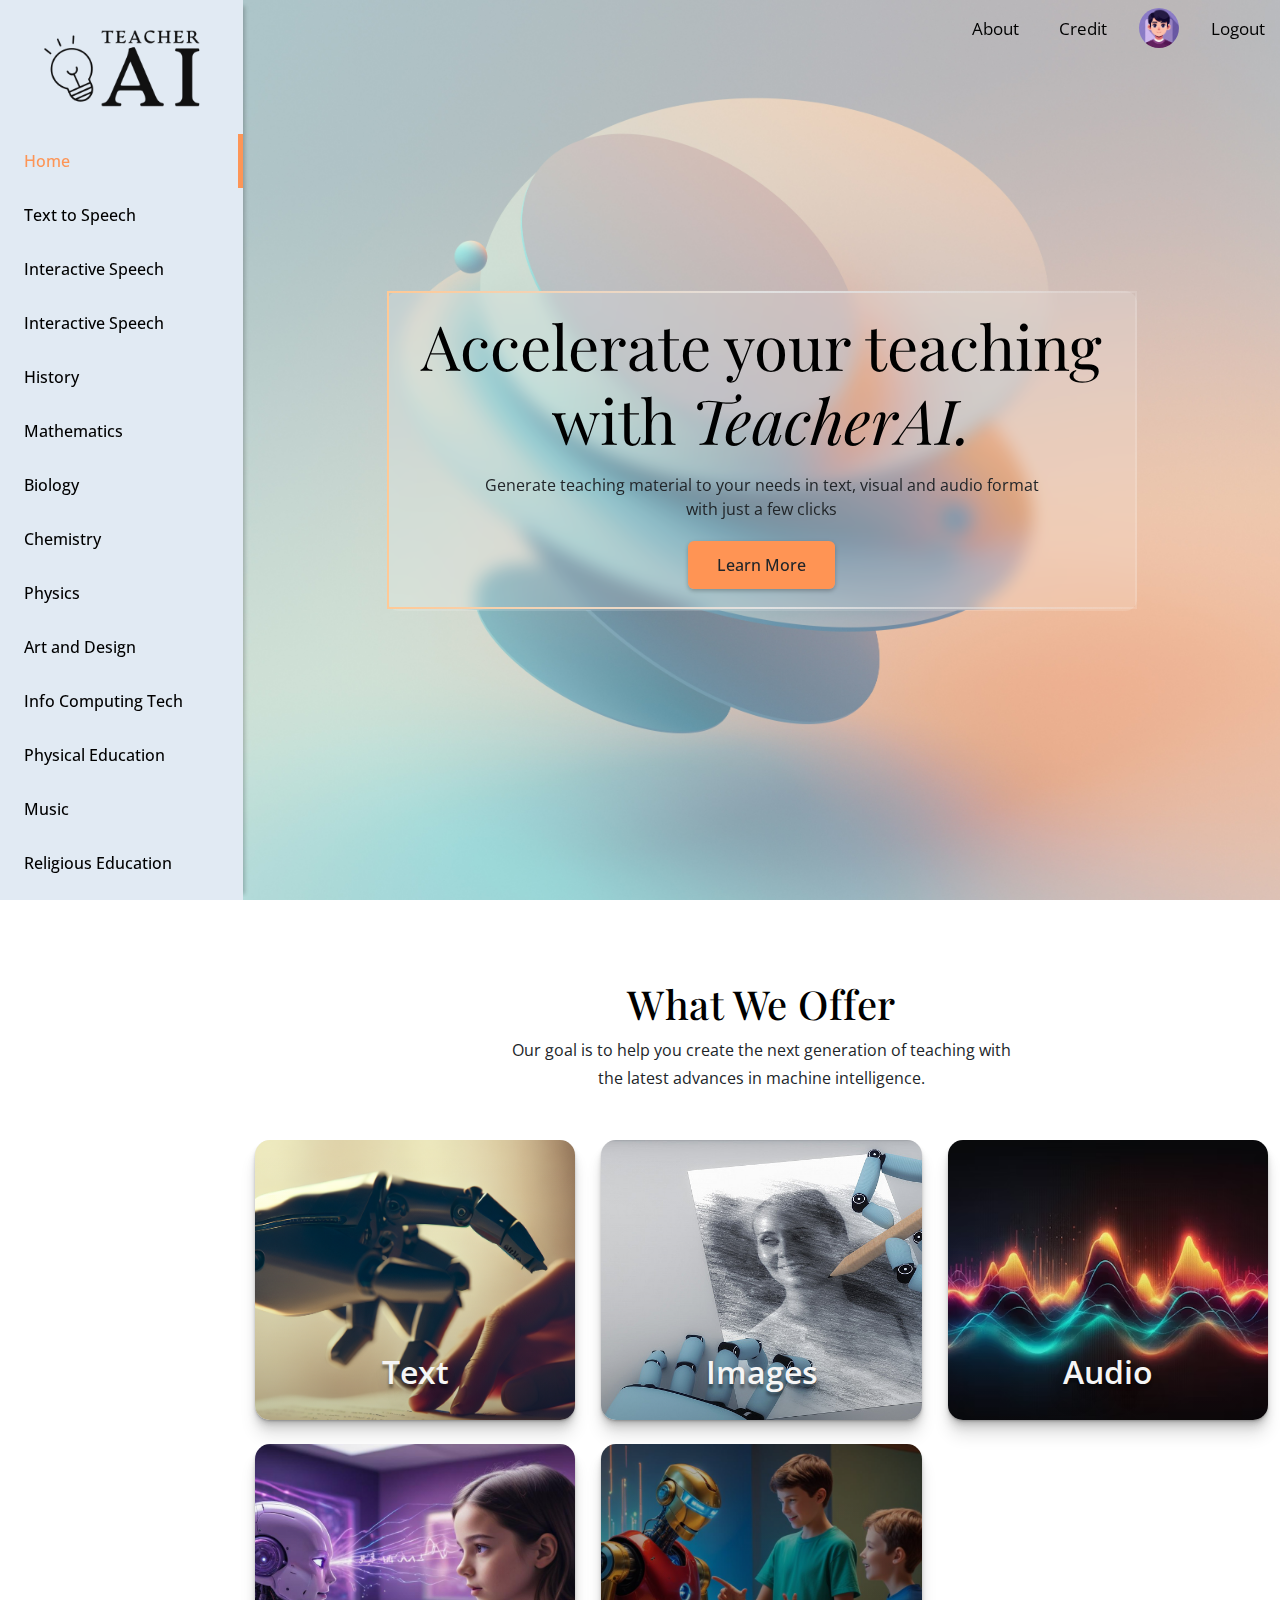
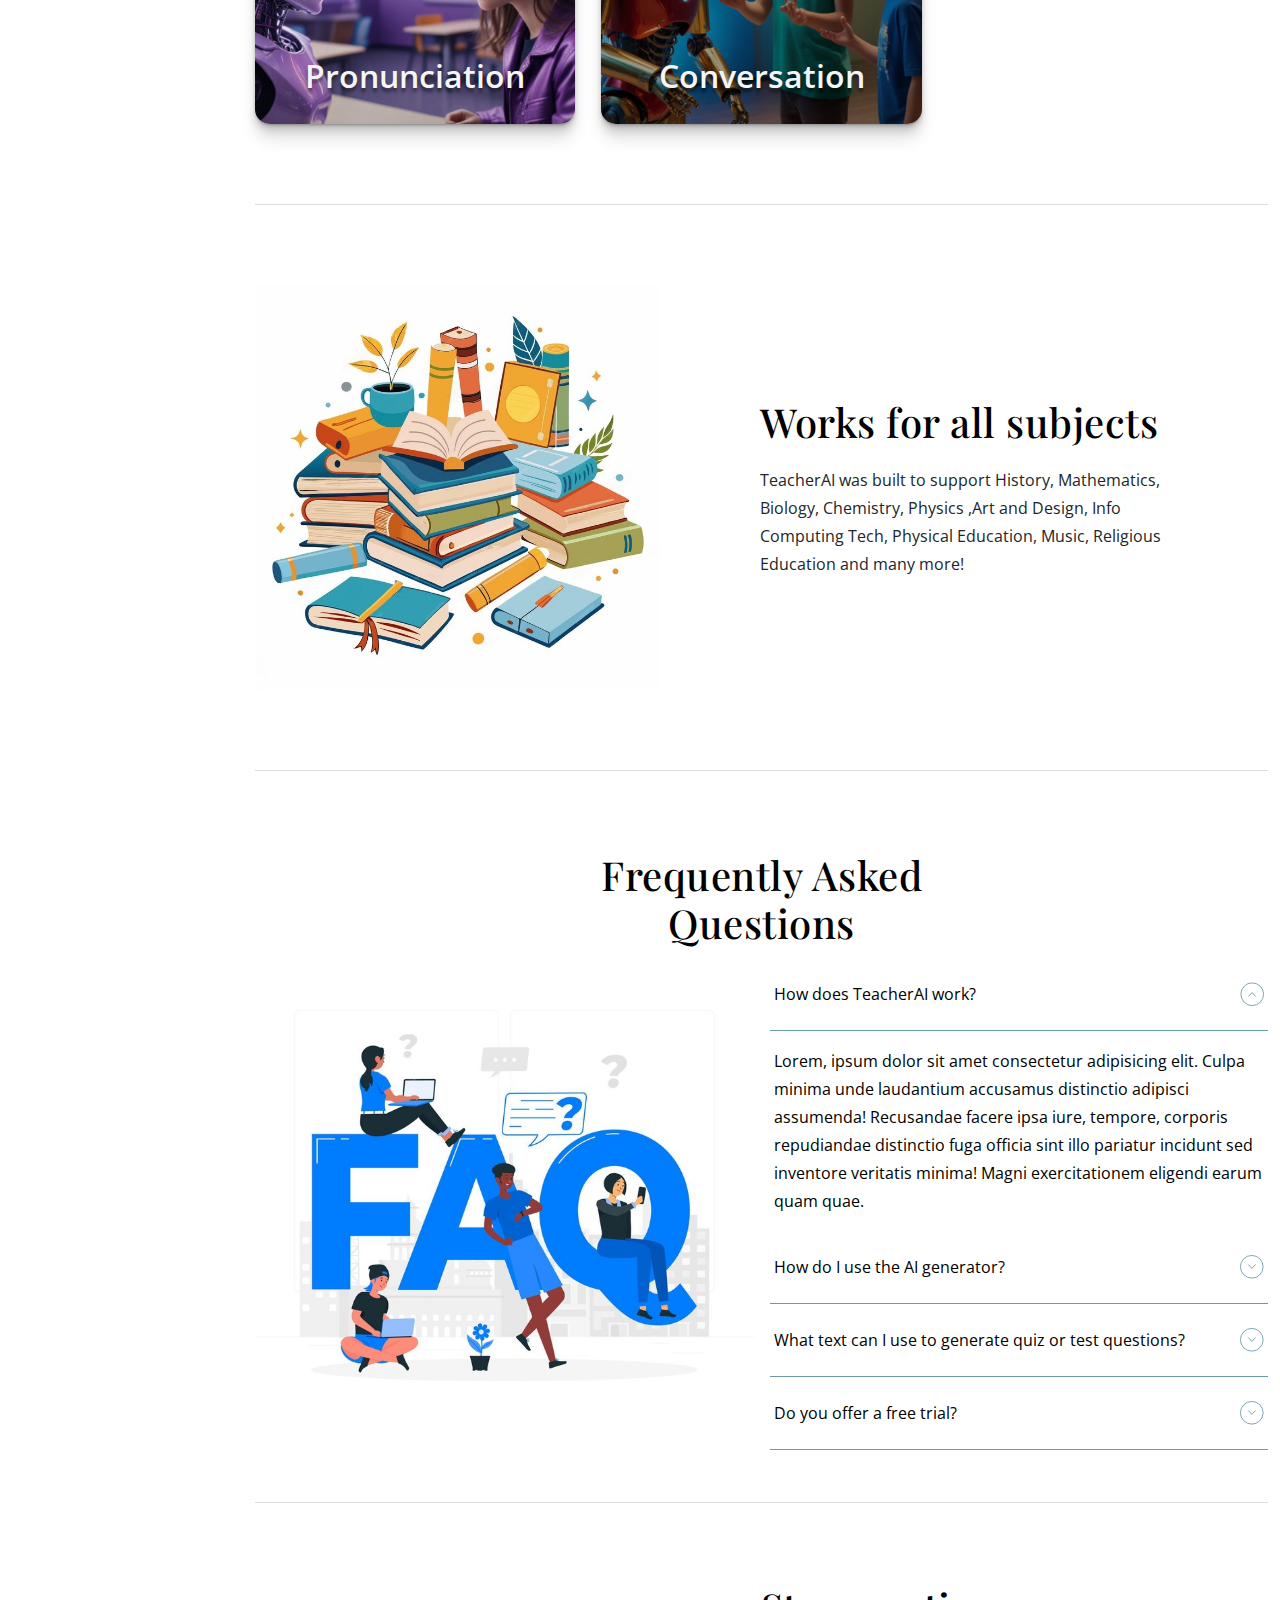
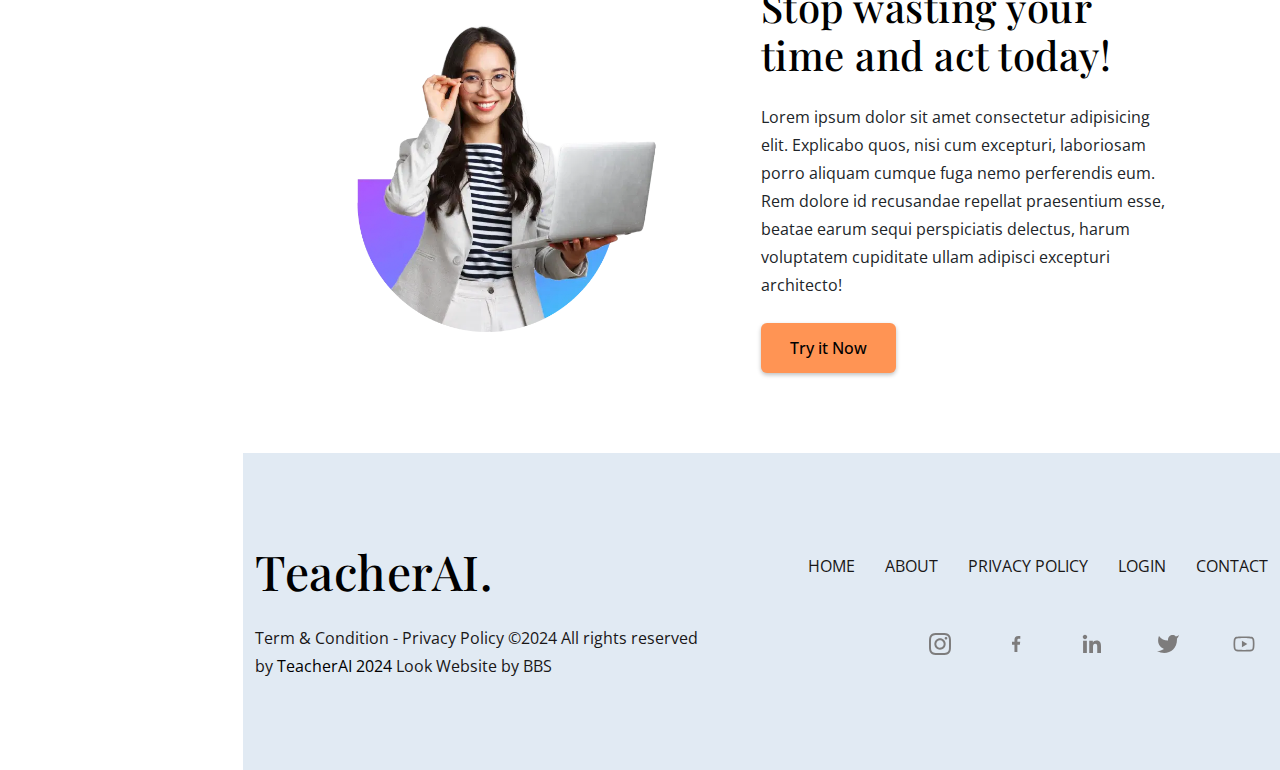
==== commit 0cd6427a: "top nav updated" ====
--- a/index.html
+++ b/index.html
@@ -101,7 +101,18 @@
                 <a class="nav-link" aria-current="page" href="#">About</a>
               </li>
               <li class="nav-item">
-                <a class="nav-link" href="#">Log in</a>
+                <a class="nav-link" aria-current="page" href="#">Credit</a>
+              </li>
+              <li class="nav-item">
+                <div class="user-img">
+                  <img src="./assets/DeWatermark.ai_1722782474102.png" alt="">
+                  <span class="m-0 user-tooltip">
+                    user/admin_name
+                  </span>
+                </div>
+              </li>
+              <li class="nav-item">
+                <a class="nav-link" href="#">Logout</a>
               </li>
             </ul>
           </div>
--- a/css/style.css
+++ b/css/style.css
@@ -83,6 +83,26 @@
   background: #f98642;
   backdrop-filter: blur(15.9499998093px);
 }
+.button-chips {
+  outline: none;
+  border: none;
+  padding: 5px 10px;
+  border-radius: 10px;
+  font-size: 14px;
+  background-color: #ff9454;
+  font-weight: 400;
+  color: #fff;
+  font-family: inherit;
+  cursor: pointer;
+  transition: 0.3s all ease;
+}
+.button-chips:hover {
+  background-color: #f98642;
+  color: #fff;
+}
+.button-chips:active {
+  transform: scale(0.9);
+}
 
 .section {
   padding-block: 80px;
@@ -139,6 +159,29 @@
 
 .gradient-layer {
   background: linear-gradient(#AFC2C6, rgba(0, 0, 0, 0.01));
+}
+
+input.form-control, select, textarea.form-control {
+  border: 1px solid #FD9556;
+}
+input.form-control:focus, select:focus, textarea.form-control:focus {
+  border: 1px solid #FD9556;
+  box-shadow: 0 0 0 0.25rem #FFD9C2;
+}
+
+textarea.form-control {
+  resize: none;
+}
+textarea.form-control::-webkit-scrollbar {
+  width: 6px;
+}
+textarea.form-control::-webkit-scrollbar-track {
+  -webkit-box-shadow: #E9E9E9;
+}
+textarea.form-control::-webkit-scrollbar-thumb {
+  border: 4px solid transparent;
+  border-radius: 8px;
+  background-color: #ffc996;
 }
 
 input[type=number]::-webkit-outer-spin-button,
@@ -755,6 +798,51 @@
 .top-navbar .navbar-collapse .navbar-nav a:is(:active, .active, :hover) {
   color: #f2782f;
 }
+.top-navbar .navbar-collapse .user-img {
+  padding: 0;
+  width: 40px;
+  height: 40px;
+  border-radius: 50%;
+  position: relative;
+  cursor: pointer;
+}
+.top-navbar .navbar-collapse .user-img img {
+  border-radius: 50%;
+  width: 100%;
+  height: 100%;
+  object-fit: cover;
+}
+.top-navbar .navbar-collapse .user-img .user-tooltip {
+  position: absolute;
+  visibility: hidden;
+  width: 150px;
+  background-color: rgba(97, 97, 97, 0.8980392157);
+  color: #fff;
+  text-align: center;
+  border-radius: 6px;
+  padding: 5px 0;
+  z-index: 1;
+  bottom: -42px;
+  left: -58px;
+  opacity: 1;
+  transition: opacity 0.3s;
+  filter: drop-shadow(none) !important;
+}
+.top-navbar .navbar-collapse .user-img .user-tooltip::before {
+  content: "";
+  position: absolute;
+  top: -10px;
+  left: 50%;
+  margin-left: -5px;
+  border-width: 5px;
+  border-style: solid;
+  border-color: #555 transparent transparent transparent;
+  transform: rotate(180deg);
+}
+.top-navbar .navbar-collapse .user-img:hover .user-tooltip {
+  visibility: visible;
+  opacity: 1;
+}
 .top-navbar .navbar-collapse .dropdown-menu {
   --bs-dropdown-bg: #FFD9C2;
 }
@@ -884,6 +972,10 @@
   padding: 8px;
   background-color: #ffefe4;
   height: 100%;
+  transition: all 0.2s ease-in;
+}
+.language-cards__wrapper:hover {
+  box-shadow: #FFD9C2 0px 4px 12px;
 }
 .language-cards__image {
   width: 100%;
@@ -920,27 +1012,71 @@
   border-radius: 10px;
   object-fit: cover;
 }
-.language-cards button {
-  outline: none;
-  border: none;
-  padding: 5px 10px;
-  border-radius: 10px;
-  font-size: 14px;
-  background-color: #f98642;
-  font-weight: 400;
-  color: #fff;
-  font-family: inherit;
-  cursor: pointer;
-  transition: 0.3s all ease;
-}
-.language-cards button span {
-  font-size: 12px;
-  color: #656565;
-}
-.language-cards button:hover {
-  opacity: 0.8;
-}
-.language-cards button:active {
-  transform: scale(0.9);
-}
+.language-material .card-box {
+  width: 100%;
+  padding: 16px;
+  border-radius: 12px;
+  background-color: #FFEFE4;
+  box-shadow: rgba(14, 63, 126, 0.04) 0px 0px 0px 1px, rgba(42, 51, 69, 0.04) 0px 1px 1px -0.5px, rgba(42, 51, 70, 0.04) 0px 3px 3px -1.5px, rgba(42, 51, 70, 0.04) 0px 6px 6px -3px, rgba(14, 63, 126, 0.04) 0px 12px 12px -6px, rgba(14, 63, 126, 0.04) 0px 24px 24px -12px;
+}
+.language-material .card-box h2 {
+  font-weight: 600;
+}
+.language-material--left {
+  width: 50%;
+}
+@media (max-width: 1199px) {
+  .language-material--left {
+    width: 100%;
+  }
+}
+.language-material--left .description {
+  max-height: 180px;
+  overflow: auto;
+}
+.language-material--left textarea.form-control:disabled {
+  background-color: #fff5ef;
+}
+.language-material--right {
+  width: 50%;
+}
+@media (max-width: 1199px) {
+  .language-material--right {
+    width: 100%;
+  }
+}
+.language-material--right h2 {
+  font-weight: 600;
+}
+.language-material--right .field label {
+  width: 150px;
+}
+.language-material--right .field select,
+.language-material--right .field input {
+  max-width: 250px;
+}
+.language-material--right .field .width-auto {
+  width: fit-content;
+  max-width: 390px;
+}
+@media (max-width: 575px) {
+  .language-material--right .field .width-auto {
+    max-width: 206px;
+  }
+}
+.language-material--right .field.checkbox .form-check label {
+  color: #000;
+  width: fit-content;
+  max-width: 100%;
+}
+.language-material--right .field.checkbox .form-check input.form-check-input {
+  border: 1px solid #FD9556;
+}
+.language-material--right .field.checkbox .form-check input.form-check-input:focus {
+  box-shadow: 0 0 0 0.25rem #FFD9C2;
+}
+.language-material--right .field.checkbox .form-check input.form-check-input:checked {
+  background-color: #f2782f;
+}
+
 /*--------------------- components files -----------------------*/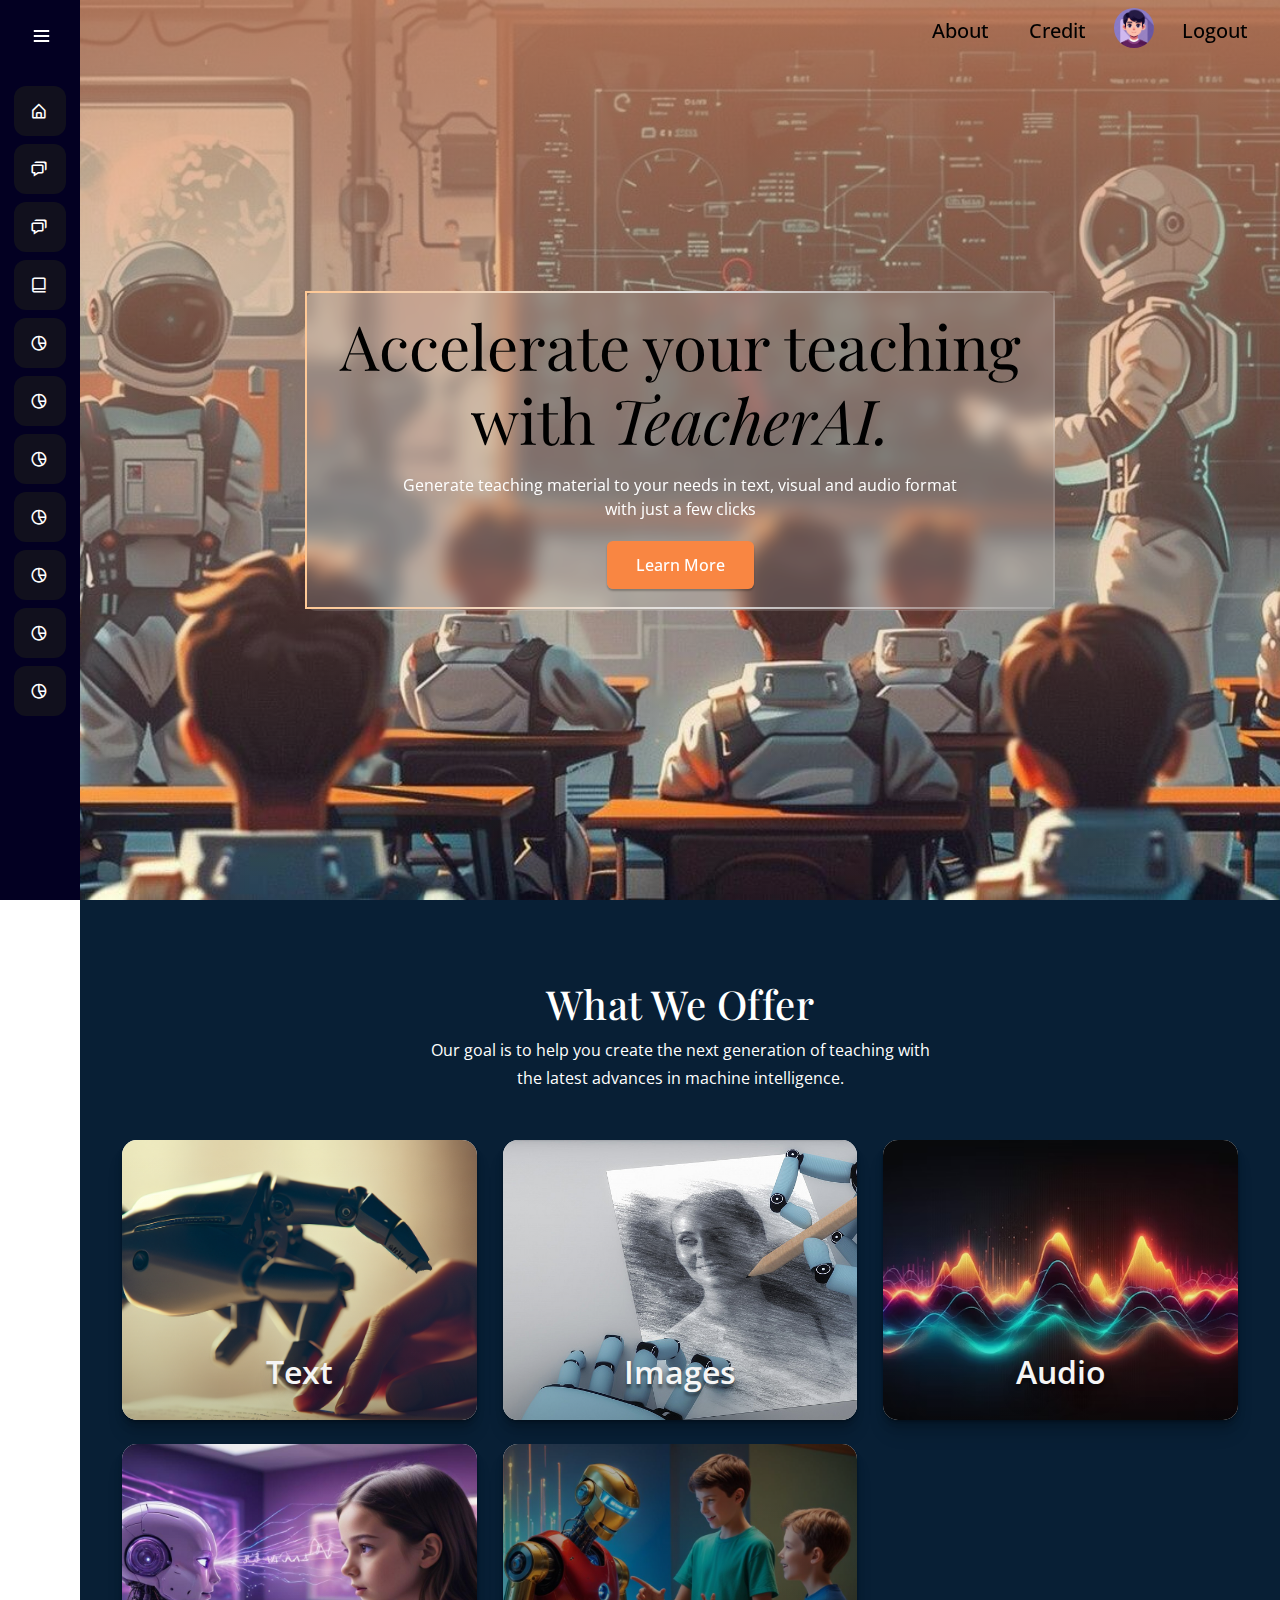
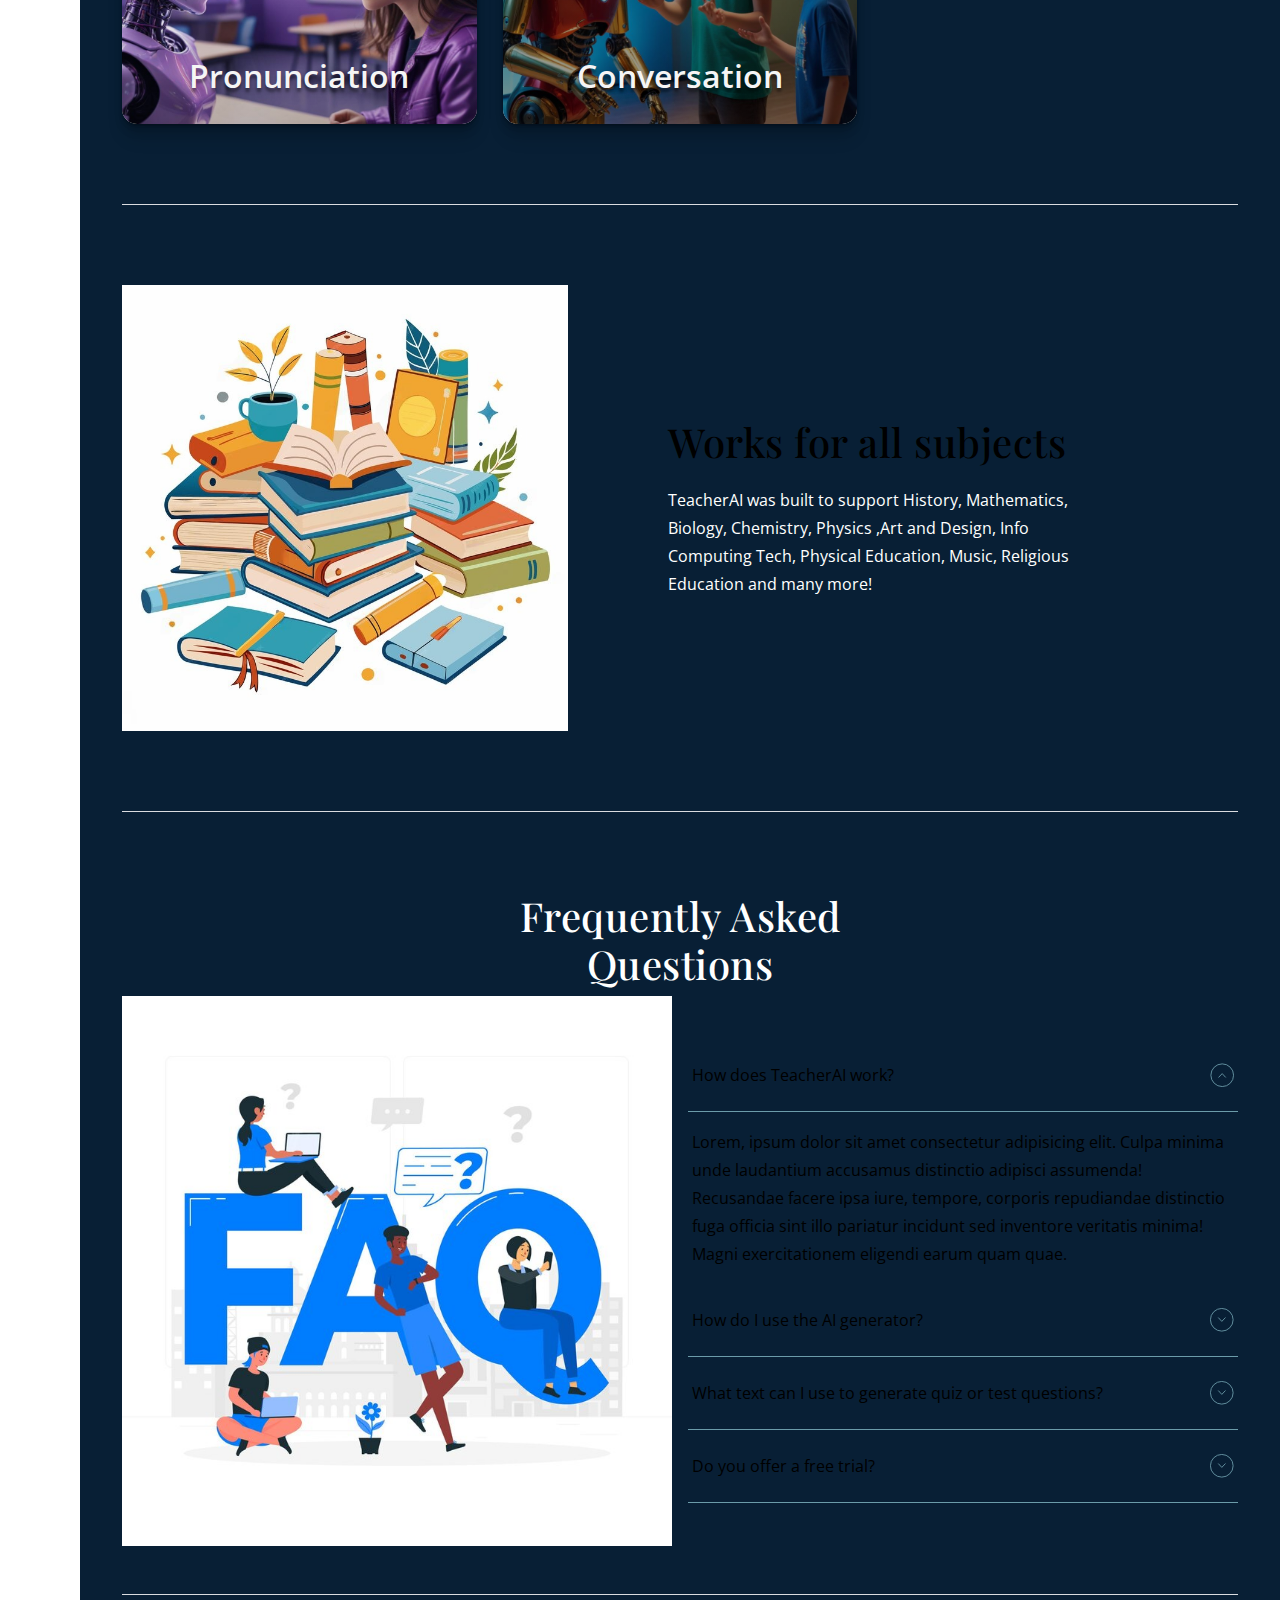
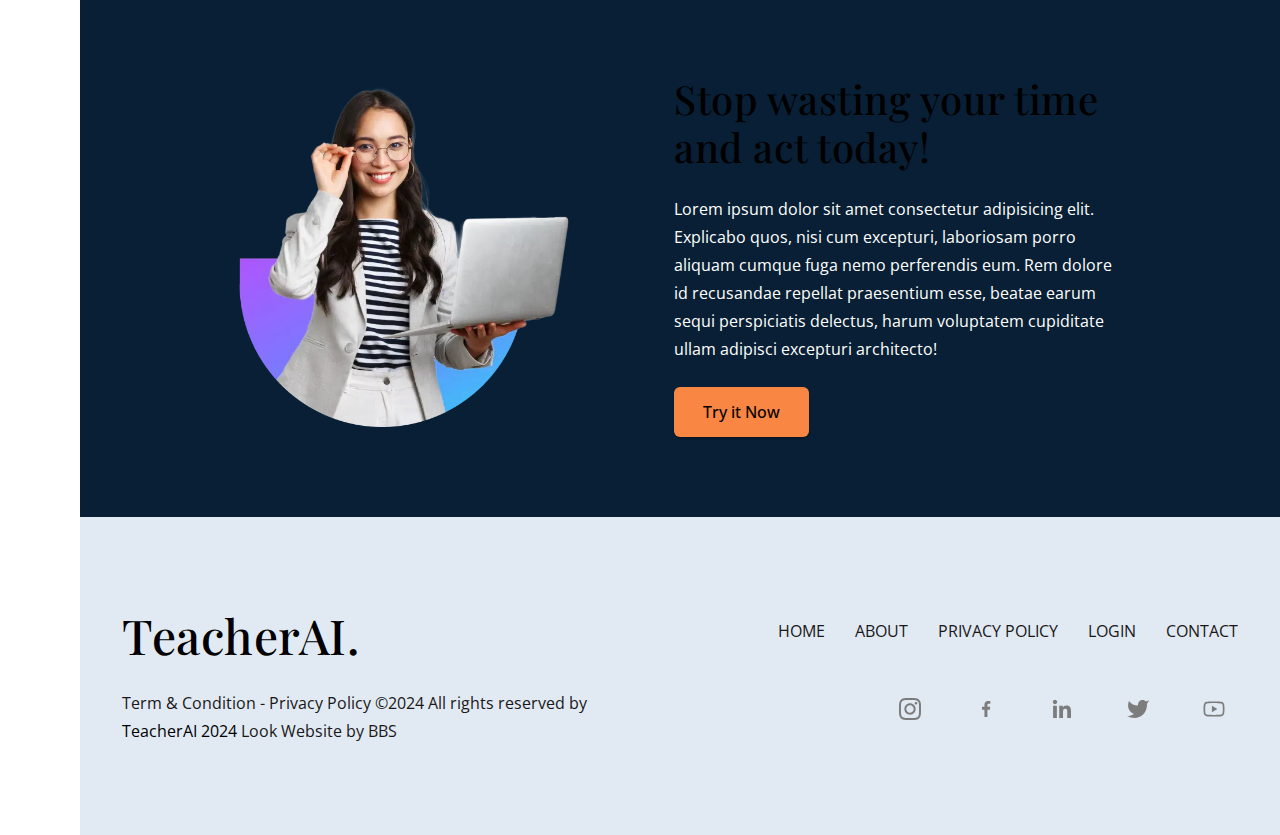
==== commit 130882e1: "banner and color updated" ====
--- a/index.html
+++ b/index.html
@@ -16,36 +16,110 @@
 
   <!-- fav icon -->
   <link rel="icon" type="image/png" href="assets/favicon.png">
+  <link rel="stylesheet" href="https://unpkg.com/boxicons@latest/css/boxicons.min.css">
 
   <!-- title -->
   <title>SkillMentor - Online Education Platform</title>
 </head>
 
 <body>
+  <!-- sidebar for large screen -->
   <section class="d-flex flex-column flex-lg-row">
-    <!-- sidebar for large screen -->
-    <aside class="side-nav">
-      <div class="d-flex justify-content-center align-items-center">
-        <div class="logo py-4">
-          <img src="./assets/logo-cropped.png" alt="">
-        </div>
+    <div class="sidebar d-none d-lg-block">
+      <div class="logo-details">
+        <i class='bx bxl-codepen icon'></i>
+        <div class="logo_name">TeacherAI.</div>
+        <i class='bx bx-menu' id="btn"></i>
       </div>
-      <a href="#intro" class="active">Home</a>
-      <a href="#start">Text to Speech</a>
-      <a href="#html">Interactive Speech</a>
-      <a href="#scss">Interactive Speech</a>
-      <a href="#js">History</a>
-      <a href="#fonts">Mathematics</a>
-      <a href="#colors">Biology</a>
-      <a href="#icons">Chemistry</a>
-      <a href="#run-scss">Physics</a>
-      <a href="#loader">Art and Design</a>
-      <a href="#change-img">Info Computing Tech</a>
-      <a href="#change-img">Physical Education</a>
-      <a href="#change-img">Music</a>
-      <a href="#change-img">Religious Education</a>
-    </aside>
-
+      <ul class="nav-list p-0">
+        <li>
+          <a href="#">
+            <i class='bx bx-home-alt'></i>
+            <span class="links_name">Dashboard</span>
+          </a>
+          <span class="tooltip">Home</span>
+        </li>
+        <li>
+          <a href="#">
+            <i class='bx bx-chat'></i>
+            <span class="links_name">Text to speech</span>
+          </a>
+          <span class="tooltip">Text to speech</span>
+        </li>
+        <li>
+          <a href="#">
+            <i class='bx bx-chat'></i>
+            <span class="links_name">Interactive Speech Js</span>
+          </a>
+          <span class="tooltip">Interactive Speech Js</span>
+        </li>
+        <li>
+          <a href="#">
+            <i class='bx bx-book-alt'></i>
+            <span class="links_name">Messages</span>
+          </a>
+          <span class="tooltip">Messages</span>
+        </li>
+        <li>
+          <a href="#">
+            <i class='bx bx-pie-chart-alt-2'></i>
+            <span class="links_name">History</span>
+          </a>
+          <span class="tooltip">History</span>
+        </li>
+        <li>
+          <a href="#">
+            <i class='bx bx-pie-chart-alt-2'></i>
+            <span class="links_name">Mathematics</span>
+          </a>
+          <span class="tooltip">Mathematics</span>
+        </li>
+        <li>
+          <a href="#">
+            <i class='bx bx-pie-chart-alt-2'></i>
+            <span class="links_name">Physics</span>
+          </a>
+          <span class="tooltip">Physics</span>
+        </li>
+        <li>
+          <a href="#">
+            <i class='bx bx-pie-chart-alt-2'></i>
+            <span class="links_name">Biology</span>
+          </a>
+          <span class="tooltip">Biology</span>
+        </li>
+        <li>
+          <a href="#">
+            <i class='bx bx-pie-chart-alt-2'></i>
+            <span class="links_name">Chemistry</span>
+          </a>
+          <span class="tooltip">Chemistry</span>
+        </li>
+        <li>
+          <a href="#">
+            <i class='bx bx-pie-chart-alt-2'></i>
+            <span class="links_name">Art and Design</span>
+          </a>
+          <span class="tooltip">Art and Design</span>
+        </li>
+        <li>
+          <a href="#">
+            <i class='bx bx-pie-chart-alt-2'></i>
+            <span class="links_name">Info Computing Tech</span>
+          </a>
+          <span class="tooltip">Art and Design</span>
+        </li>
+        <!-- <li class="profile">
+          <div class="profile-details">
+            <i class='bx bx-export'></i>
+            <div class="name_job">
+              <div class="name">Logout</div>
+            </div>
+          </div>
+          <i class='bx bx-log-out' id="log_out"></i>
+        </li> -->
+      </ul>
+    </div>
     <!-- nav for small devices -->
     <nav id="nav-mobile" class="nav-mobile d-block d-lg-none text-white px-3 py-2">
       <div class="">
@@ -54,14 +128,16 @@
             <!-- <h1 class="text-black">TeacherAI.</h1> -->
           </div>
           <div>
-            <button id="offcanvas-btn" class="btn nav-mobile__button p-1" type="button" data-bs-toggle="offcanvas" data-bs-target="#offcanvasExample"
-              aria-controls="offcanvasExample">
+            <button id="offcanvas-btn" class="btn nav-mobile__button p-1" type="button" data-bs-toggle="offcanvas"
+              data-bs-target="#offcanvasExample" aria-controls="offcanvasExample">
               <svg xmlns="http://www.w3.org/2000/svg" x="0px" y="0px" width="100" height="100" viewBox="0 0 24 24">
-                <path d="M 2 5 L 2 7 L 22 7 L 22 5 L 2 5 z M 2 11 L 2 13 L 22 13 L 22 11 L 2 11 z M 2 17 L 2 19 L 22 19 L 22 17 L 2 17 z"></path>
-                </svg>
+                <path
+                  d="M 2 5 L 2 7 L 22 7 L 22 5 L 2 5 z M 2 11 L 2 13 L 22 13 L 22 11 L 2 11 z M 2 17 L 2 19 L 22 19 L 22 17 L 2 17 z">
+                </path>
+              </svg>
             </button>
-        </div>
-
+          </div>
+  
           <div class="offcanvas offcanvas-start" tabindex="-1" id="offcanvasExample"
             aria-labelledby="offcanvasExampleLabel">
             <div class="offcanvas-header d-flex align-items-center">
@@ -89,14 +165,14 @@
         </div>
       </div>
     </nav>
-
+  
     <!-- main content -->
-    <main class="w-100">
+    <main class="home-section">
       <!-- Navbar -->
       <nav id="top-nav" class="top-navbar navbar navbar-expand-lg d-none d-lg-block">
         <div class="container-fluid justify-content-end">
           <div class="collapse navbar-collapse" id="navbarSupportedContent">
-            <ul class="navbar-nav me-auto mb-2 mb-lg-0 px-2 gap-4">
+            <ul class="navbar-nav me-auto mb-2 mb-lg-0 px-2 gap-3">
               <li class="nav-item">
                 <a class="nav-link" aria-current="page" href="#">About</a>
               </li>
@@ -112,7 +188,7 @@
                 </div>
               </li>
               <li class="nav-item">
-                <a class="nav-link" href="#">Logout</a>
+                <a class="nav-link no-bar" href="#">Logout</a>
               </li>
             </ul>
           </div>
@@ -122,8 +198,8 @@
       <section class="banner d-flex flex-column align-items-center justify-content-center ">
         <div class="banner__content d-flex flex-column align-items-center justify-content-center position-relative">
           <div class="banner__content--heading">
-            <h1 class="mb-0">Accelerate your teaching with <span
-                class="banner__heading--italic"><i>TeacherAI.</i></span></h1>
+            <h1 class="mb-0">Accelerate your teaching with <span class="banner__heading--italic"><i>TeacherAI.</i></span>
+            </h1>
           </div>
           <div class="banner__content--description py-3">
             <p class="text-center">Generate teaching material to your needs in text, visual and audio format with just a
@@ -134,7 +210,7 @@
           </div>
         </div>
       </section>
-
+  
       <!-- Features -->
       <section class="container section">
         <div class=" d-flex flex-column align-items-center justify-content-center">
@@ -149,7 +225,7 @@
             <div class="features__card__content">
               <h2 class="heading">Text</h2>
               <p class="data-content">Create text materials tailored to your requirements
-
+  
               </p>
             </div>
           </div>
@@ -179,9 +255,9 @@
             </div>
           </div>
         </div>
-
+  
       </section>
-
+  
       <!-- Subjects -->
       <section class="container ">
         <div class="section separator">
@@ -198,7 +274,7 @@
           </div>
         </div>
       </section>
-
+  
       <!-- FAQ -->
       <section class="container">
         <div class="section separator pb-5">
@@ -256,7 +332,7 @@
                       data-bs-toggle="collapse" data-bs-target="#collapseThree" aria-expanded="false"
                       aria-controls="collapseThree">
                       What text can I use to generate quiz or test questions?
-
+  
                     </button>
                   </h2>
                   <div id="collapseThree" class="accordion-collapse collapse" data-bs-parent="#accordion">
@@ -291,7 +367,7 @@
           </div>
         </div>
       </section>
-
+  
       <!-- learn quickly -->
       <div class="container">
         <div class="section separator">
@@ -310,11 +386,12 @@
           </div>
         </div>
       </div>
-
+  
       <!-- footer -->
       <footer class="footer">
         <div class="container">
-          <div class=" d-flex flex-column flex-lg-row justify-content-between align-items-center  text-center text-lg-start gap-5 gap-lg-0">
+          <div
+            class=" d-flex flex-column flex-lg-row justify-content-between align-items-center  text-center text-lg-start gap-5 gap-lg-0">
             <div class="footer__logo">
               <div>
                 <a href="./index.html">
@@ -322,7 +399,8 @@
                 </a>
               </div>
               <p class="pt-2 pt-lg-3">
-                Term & Condition - Privacy Policy ©2024 All rights reserved by <span class="text-black">TeacherAI 2024</span>
+                Term & Condition - Privacy Policy ©2024 All rights reserved by <span class="text-black">TeacherAI
+                  2024</span>
                 Look Website by BBS
               </p>
             </div>
@@ -340,8 +418,7 @@
                   <a href="#" class="d-flex justify-content-center align-items-center rounded-circle">
                     <svg xmlns="http://www.w3.org/2000/svg" width="24" height="24" viewBox="0 0 24 24" fill="none">
                       <path fill-rule="evenodd" clip-rule="evenodd"
-                        d="M7.465 1.066C8.638 1.012 9.012 1 12 1C14.988 1 15.362 1.013 16.534 1.066C17.706 1.119 18.506 1.306 19.206 1.577C19.939 1.854 20.604 2.287 21.154 2.847C21.714 3.396 22.146 4.06 22.422 4.794C22.694 5.494 22.88 6.294 22.934 7.464C22.988 8.639 23 9.013 23 12C23 14.988 22.987 15.362 22.934 16.535C22.881 17.705 22.694 18.505 22.422 19.205C22.146 19.9391 21.7133 20.6042 21.154 21.154C20.604 21.714 19.939 22.146 19.206 22.422C18.506 22.694 17.706 22.88 16.536 22.934C15.362 22.988 14.988 23 12 23C9.012 23 8.638 22.987 7.465 22.934C6.295 22.881 5.495 22.694 4.795 22.422C4.06092 22.146 3.39582 21.7133 2.846 21.154C2.28638 20.6047 1.85331 19.9399 1.577 19.206C1.306 18.506 1.12 17.706 1.066 16.536C1.012 15.361 1 14.987 1 12C1 9.012 1.013 8.638 1.066 7.466C1.119 6.294 1.306 5.494 1.577 4.794C1.85372 4.06008 2.28712 3.39531 2.847 2.846C3.39604 2.2865 4.06047 1.85344 4.794 1.577C5.494 1.306 6.294 1.12 7.464 1.066H7.465ZM16.445 3.046C15.285 2.993 14.937 2.982 12 2.982C9.063 2.982 8.715 2.993 7.555 3.046C6.482 3.095 5.9 3.274 5.512 3.425C4.999 3.625 4.632 3.862 4.247 4.247C3.88205 4.60205 3.60118 5.03428 3.425 5.512C3.274 5.9 3.095 6.482 3.046 7.555C2.993 8.715 2.982 9.063 2.982 12C2.982 14.937 2.993 15.285 3.046 16.445C3.095 17.518 3.274 18.1 3.425 18.488C3.601 18.965 3.882 19.398 4.247 19.753C4.602 20.118 5.035 20.399 5.512 20.575C5.9 20.726 6.482 20.905 7.555 20.954C8.715 21.007 9.062 21.018 12 21.018C14.938 21.018 15.285 21.007 16.445 20.954C17.518 20.905 18.1 20.726 18.488 20.575C19.001 20.375 19.368 20.138 19.753 19.753C20.118 19.398 20.399 18.965 20.575 18.488C20.726 18.1 20.905 17.518 20.954 16.445C21.007 15.285 21.018 14.937 21.018 12C21.018 9.063 21.007 8.715 20.954 7.555C20.905 6.482 20.726 5.9 20.575 5.512C20.375 4.999 20.138 4.632 19.753 4.247C19.3979 3.88207 18.9657 3.60121 18.488 3.425C18.1 3.274 17.518 3.095 16.445 3.046ZM10.595 15.391C11.3797 15.7176 12.2534 15.7617 13.0669 15.5157C13.8805 15.2697 14.5834 14.7489 15.0556 14.0422C15.5278 13.3356 15.7401 12.4869 15.656 11.6411C15.572 10.7953 15.197 10.005 14.595 9.405C14.2112 9.02148 13.7472 8.72781 13.2363 8.54515C12.7255 8.36248 12.1804 8.29536 11.6405 8.34862C11.1006 8.40187 10.5792 8.57418 10.1138 8.85313C9.64845 9.13208 9.25074 9.51074 8.9493 9.96185C8.64786 10.413 8.45019 10.9253 8.37052 11.462C8.29084 11.9986 8.33115 12.5463 8.48854 13.0655C8.64593 13.5847 8.91648 14.0626 9.28072 14.4647C9.64496 14.8668 10.0938 15.1832 10.595 15.391ZM8.002 8.002C8.52702 7.47697 9.15032 7.0605 9.8363 6.77636C10.5223 6.49222 11.2575 6.34597 12 6.34597C12.7425 6.34597 13.4777 6.49222 14.1637 6.77636C14.8497 7.0605 15.473 7.47697 15.998 8.002C16.523 8.52702 16.9395 9.15032 17.2236 9.8363C17.5078 10.5223 17.654 11.2575 17.654 12C17.654 12.7425 17.5078 13.4777 17.2236 14.1637C16.9395 14.8497 16.523 15.473 15.998 15.998C14.9377 17.0583 13.4995 17.654 12 17.654C10.5005 17.654 9.06234 17.0583 8.002 15.998C6.94166 14.9377 6.34597 13.4995 6.34597 12C6.34597 10.5005 6.94166 9.06234 8.002 8.002ZM18.908 7.188C19.0381 7.06527 19.1423 6.91768 19.2143 6.75397C19.2863 6.59027 19.3248 6.41377 19.3274 6.23493C19.33 6.05609 19.2967 5.87855 19.2295 5.71281C19.1622 5.54707 19.0624 5.39651 18.936 5.27004C18.8095 5.14357 18.6589 5.04376 18.4932 4.97652C18.3275 4.90928 18.1499 4.87598 17.9711 4.87858C17.7922 4.88119 17.6157 4.91965 17.452 4.9917C17.2883 5.06374 17.1407 5.1679 17.018 5.298C16.7793 5.55103 16.6486 5.88712 16.6537 6.23493C16.6588 6.58274 16.7992 6.91488 17.0452 7.16084C17.2911 7.40681 17.6233 7.54723 17.9711 7.5523C18.3189 7.55737 18.655 7.42669 18.908 7.188Z"
-                         />
+                        d="M7.465 1.066C8.638 1.012 9.012 1 12 1C14.988 1 15.362 1.013 16.534 1.066C17.706 1.119 18.506 1.306 19.206 1.577C19.939 1.854 20.604 2.287 21.154 2.847C21.714 3.396 22.146 4.06 22.422 4.794C22.694 5.494 22.88 6.294 22.934 7.464C22.988 8.639 23 9.013 23 12C23 14.988 22.987 15.362 22.934 16.535C22.881 17.705 22.694 18.505 22.422 19.205C22.146 19.9391 21.7133 20.6042 21.154 21.154C20.604 21.714 19.939 22.146 19.206 22.422C18.506 22.694 17.706 22.88 16.536 22.934C15.362 22.988 14.988 23 12 23C9.012 23 8.638 22.987 7.465 22.934C6.295 22.881 5.495 22.694 4.795 22.422C4.06092 22.146 3.39582 21.7133 2.846 21.154C2.28638 20.6047 1.85331 19.9399 1.577 19.206C1.306 18.506 1.12 17.706 1.066 16.536C1.012 15.361 1 14.987 1 12C1 9.012 1.013 8.638 1.066 7.466C1.119 6.294 1.306 5.494 1.577 4.794C1.85372 4.06008 2.28712 3.39531 2.847 2.846C3.39604 2.2865 4.06047 1.85344 4.794 1.577C5.494 1.306 6.294 1.12 7.464 1.066H7.465ZM16.445 3.046C15.285 2.993 14.937 2.982 12 2.982C9.063 2.982 8.715 2.993 7.555 3.046C6.482 3.095 5.9 3.274 5.512 3.425C4.999 3.625 4.632 3.862 4.247 4.247C3.88205 4.60205 3.60118 5.03428 3.425 5.512C3.274 5.9 3.095 6.482 3.046 7.555C2.993 8.715 2.982 9.063 2.982 12C2.982 14.937 2.993 15.285 3.046 16.445C3.095 17.518 3.274 18.1 3.425 18.488C3.601 18.965 3.882 19.398 4.247 19.753C4.602 20.118 5.035 20.399 5.512 20.575C5.9 20.726 6.482 20.905 7.555 20.954C8.715 21.007 9.062 21.018 12 21.018C14.938 21.018 15.285 21.007 16.445 20.954C17.518 20.905 18.1 20.726 18.488 20.575C19.001 20.375 19.368 20.138 19.753 19.753C20.118 19.398 20.399 18.965 20.575 18.488C20.726 18.1 20.905 17.518 20.954 16.445C21.007 15.285 21.018 14.937 21.018 12C21.018 9.063 21.007 8.715 20.954 7.555C20.905 6.482 20.726 5.9 20.575 5.512C20.375 4.999 20.138 4.632 19.753 4.247C19.3979 3.88207 18.9657 3.60121 18.488 3.425C18.1 3.274 17.518 3.095 16.445 3.046ZM10.595 15.391C11.3797 15.7176 12.2534 15.7617 13.0669 15.5157C13.8805 15.2697 14.5834 14.7489 15.0556 14.0422C15.5278 13.3356 15.7401 12.4869 15.656 11.6411C15.572 10.7953 15.197 10.005 14.595 9.405C14.2112 9.02148 13.7472 8.72781 13.2363 8.54515C12.7255 8.36248 12.1804 8.29536 11.6405 8.34862C11.1006 8.40187 10.5792 8.57418 10.1138 8.85313C9.64845 9.13208 9.25074 9.51074 8.9493 9.96185C8.64786 10.413 8.45019 10.9253 8.37052 11.462C8.29084 11.9986 8.33115 12.5463 8.48854 13.0655C8.64593 13.5847 8.91648 14.0626 9.28072 14.4647C9.64496 14.8668 10.0938 15.1832 10.595 15.391ZM8.002 8.002C8.52702 7.47697 9.15032 7.0605 9.8363 6.77636C10.5223 6.49222 11.2575 6.34597 12 6.34597C12.7425 6.34597 13.4777 6.49222 14.1637 6.77636C14.8497 7.0605 15.473 7.47697 15.998 8.002C16.523 8.52702 16.9395 9.15032 17.2236 9.8363C17.5078 10.5223 17.654 11.2575 17.654 12C17.654 12.7425 17.5078 13.4777 17.2236 14.1637C16.9395 14.8497 16.523 15.473 15.998 15.998C14.9377 17.0583 13.4995 17.654 12 17.654C10.5005 17.654 9.06234 17.0583 8.002 15.998C6.94166 14.9377 6.34597 13.4995 6.34597 12C6.34597 10.5005 6.94166 9.06234 8.002 8.002ZM18.908 7.188C19.0381 7.06527 19.1423 6.91768 19.2143 6.75397C19.2863 6.59027 19.3248 6.41377 19.3274 6.23493C19.33 6.05609 19.2967 5.87855 19.2295 5.71281C19.1622 5.54707 19.0624 5.39651 18.936 5.27004C18.8095 5.14357 18.6589 5.04376 18.4932 4.97652C18.3275 4.90928 18.1499 4.87598 17.9711 4.87858C17.7922 4.88119 17.6157 4.91965 17.452 4.9917C17.2883 5.06374 17.1407 5.1679 17.018 5.298C16.7793 5.55103 16.6486 5.88712 16.6537 6.23493C16.6588 6.58274 16.7992 6.91488 17.0452 7.16084C17.2911 7.40681 17.6233 7.54723 17.9711 7.5523C18.3189 7.55737 18.655 7.42669 18.908 7.188Z" />
                     </svg>
                   </a>
                 </li>
@@ -349,8 +426,7 @@
                   <a href="#" class="d-flex justify-content-center align-items-center rounded-circle">
                     <svg xmlns="http://www.w3.org/2000/svg" width="20" height="20" viewBox="0 0 20 20" fill="none">
                       <path
-                        d="M8.46 18H11.39V10.7H13.84L14.21 7.86H11.39V6.04C11.39 5.22 11.62 4.66 12.8 4.66H14.31V2.11C14.05 2.08 13.16 2 12.12 2C9.94 2 8.46 3.33 8.46 5.76V7.86H6V10.7H8.46V18Z"
-                         />
+                        d="M8.46 18H11.39V10.7H13.84L14.21 7.86H11.39V6.04C11.39 5.22 11.62 4.66 12.8 4.66H14.31V2.11C14.05 2.08 13.16 2 12.12 2C9.94 2 8.46 3.33 8.46 5.76V7.86H6V10.7H8.46V18Z" />
                     </svg>
                   </a>
                 </li>
@@ -358,11 +434,9 @@
                   <a href="#" class="d-flex justify-content-center align-items-center rounded-circle">
                     <svg xmlns="http://www.w3.org/2000/svg" width="24" height="24" viewBox="0 0 24 24" fill="none">
                       <path
-                        d="M4.98292 7.19631C6.19132 7.19631 7.17092 6.21671 7.17092 5.00831C7.17092 3.79991 6.19132 2.82031 4.98292 2.82031C3.77452 2.82031 2.79492 3.79991 2.79492 5.00831C2.79492 6.21671 3.77452 7.19631 4.98292 7.19631Z"
-                         />
+                        d="M4.98292 7.19631C6.19132 7.19631 7.17092 6.21671 7.17092 5.00831C7.17092 3.79991 6.19132 2.82031 4.98292 2.82031C3.77452 2.82031 2.79492 3.79991 2.79492 5.00831C2.79492 6.21671 3.77452 7.19631 4.98292 7.19631Z" />
                       <path
-                        d="M9.23575 8.85469V20.9937H13.0047V14.9907C13.0047 13.4067 13.3027 11.8727 15.2667 11.8727C17.2037 11.8727 17.2277 13.6837 17.2277 15.0907V20.9947H20.9988V14.3377C20.9988 11.0677 20.2948 8.55469 16.4728 8.55469C14.6378 8.55469 13.4078 9.56169 12.9047 10.5147H12.8537V8.85469H9.23575ZM3.09375 8.85469H6.86875V20.9937H3.09375V8.85469Z"
-                         />
+                        d="M9.23575 8.85469V20.9937H13.0047V14.9907C13.0047 13.4067 13.3027 11.8727 15.2667 11.8727C17.2037 11.8727 17.2277 13.6837 17.2277 15.0907V20.9947H20.9988V14.3377C20.9988 11.0677 20.2948 8.55469 16.4728 8.55469C14.6378 8.55469 13.4078 9.56169 12.9047 10.5147H12.8537V8.85469H9.23575ZM3.09375 8.85469H6.86875V20.9937H3.09375V8.85469Z" />
                     </svg>
                   </a>
                 </li>
@@ -371,7 +445,7 @@
                     <svg xmlns="http://www.w3.org/2000/svg" width="24" height="24" viewBox="0 0 24 24" fill="none">
                       <path
                         d="M23 3.00029C22.0424 3.67577 20.9821 4.1924 19.86 4.53029C19.2577 3.8378 18.4573 3.34698 17.567 3.12422C16.6767 2.90145 15.7395 2.95749 14.8821 3.28474C14.0247 3.612 13.2884 4.19469 12.773 4.95401C12.2575 5.71332 11.9877 6.61263 12 7.53029V8.53029C10.2426 8.57586 8.50127 8.1861 6.93101 7.39574C5.36074 6.60537 4.01032 5.43893 3 4.00029C3 4.00029 -1 13.0003 8 17.0003C5.94053 18.3983 3.48716 19.0992 1 19.0003C10 24.0003 21 19.0003 21 7.50029C20.9991 7.22174 20.9723 6.94388 20.92 6.67029C21.9406 5.66378 22.6608 4.393 23 3.00029V3.00029Z"
-                         stroke-width="2" stroke-linecap="round" stroke-linejoin="round" />
+                        stroke-width="2" stroke-linecap="round" stroke-linejoin="round" />
                     </svg>
                   </a>
                 </li>
@@ -379,8 +453,7 @@
                   <a href="#" class="d-flex justify-content-center align-items-center rounded-circle">
                     <svg xmlns="http://www.w3.org/2000/svg" width="24" height="24" viewBox="0 0 24 24" fill="none">
                       <path
-                        d="M22.5 11.934C22.5 11.8824 22.5 11.8238 22.4977 11.7559C22.4953 11.566 22.4906 11.3527 22.4859 11.1254C22.4672 10.4715 22.4344 9.81993 22.3828 9.20587C22.3125 8.35977 22.2094 7.6543 22.0687 7.12461C21.9204 6.57184 21.6295 6.0677 21.2252 5.66257C20.8209 5.25745 20.3173 4.96554 19.7648 4.81602C19.1016 4.63789 17.8031 4.52773 15.975 4.45977C15.1055 4.42695 14.175 4.40586 13.2445 4.39414C12.9187 4.38945 12.6164 4.38711 12.3445 4.38477H11.6555C11.3836 4.38711 11.0813 4.38945 10.7555 4.39414C9.825 4.40586 8.89453 4.42695 8.025 4.45977C6.19687 4.53008 4.89609 4.64023 4.23516 4.81602C3.6825 4.96517 3.17876 5.25696 2.7744 5.66214C2.37004 6.06732 2.07928 6.57166 1.93125 7.12461C1.78828 7.6543 1.6875 8.35977 1.61719 9.20587C1.56562 9.81993 1.53281 10.4715 1.51406 11.1254C1.50703 11.3527 1.50469 11.566 1.50234 11.7559C1.50234 11.8238 1.5 11.8824 1.5 11.934V12.0652C1.5 12.1168 1.5 12.1754 1.50234 12.2434C1.50469 12.4332 1.50937 12.6465 1.51406 12.8738C1.53281 13.5278 1.56562 14.1793 1.61719 14.7934C1.6875 15.6395 1.79063 16.3449 1.93125 16.8746C2.23125 17.9973 3.1125 18.8832 4.23516 19.1832C4.89609 19.3614 6.19687 19.4715 8.025 19.5395C8.89453 19.5723 9.825 19.5934 10.7555 19.6051C11.0813 19.6098 11.3836 19.6121 11.6555 19.6145H12.3445C12.6164 19.6121 12.9187 19.6098 13.2445 19.6051C14.175 19.5934 15.1055 19.5723 15.975 19.5395C17.8031 19.4692 19.1039 19.359 19.7648 19.1832C20.8875 18.8832 21.7687 17.9996 22.0687 16.8746C22.2117 16.3449 22.3125 15.6395 22.3828 14.7934C22.4344 14.1793 22.4672 13.5278 22.4859 12.8738C22.493 12.6465 22.4953 12.4332 22.4977 12.2434C22.4977 12.1754 22.5 12.1168 22.5 12.0652V11.934ZM20.8125 12.0559C20.8125 12.1051 20.8125 12.159 20.8102 12.2223C20.8078 12.4051 20.8031 12.6067 20.7984 12.8246C20.782 13.4481 20.7492 14.0715 20.7 14.6504C20.6367 15.4051 20.5477 16.0239 20.4375 16.4387C20.2922 16.9801 19.8656 17.409 19.3266 17.552C18.8344 17.6832 17.5945 17.7887 15.9094 17.852C15.0562 17.8848 14.1375 17.9059 13.2211 17.9176C12.9 17.9223 12.6023 17.9246 12.3352 17.9246H11.6648L10.7789 17.9176C9.8625 17.9059 8.94609 17.8848 8.09063 17.852C6.40547 17.7864 5.16328 17.6832 4.67344 17.552C4.13437 17.4067 3.70781 16.9801 3.5625 16.4387C3.45234 16.0239 3.36328 15.4051 3.3 14.6504C3.25078 14.0715 3.22031 13.4481 3.20156 12.8246C3.19453 12.6067 3.19219 12.4028 3.18984 12.2223C3.18984 12.159 3.1875 12.1028 3.1875 12.0559V11.9434C3.1875 11.8942 3.1875 11.8402 3.18984 11.777C3.19219 11.5942 3.19688 11.3926 3.20156 11.1746C3.21797 10.5512 3.25078 9.92775 3.3 9.34884C3.36328 8.59415 3.45234 7.9754 3.5625 7.56055C3.70781 7.01915 4.13437 6.59024 4.67344 6.44727C5.16562 6.31602 6.40547 6.21055 8.09063 6.14727C8.94375 6.11446 9.8625 6.09336 10.7789 6.08164C11.1 6.07696 11.3977 6.07461 11.6648 6.07461H12.3352L13.2211 6.08164C14.1375 6.09336 15.0539 6.11446 15.9094 6.14727C17.5945 6.21289 18.8367 6.31602 19.3266 6.44727C19.8656 6.59258 20.2922 7.01915 20.4375 7.56055C20.5477 7.9754 20.6367 8.59415 20.7 9.34884C20.7492 9.92775 20.7797 10.5512 20.7984 11.1746C20.8055 11.3926 20.8078 11.5965 20.8102 11.777C20.8102 11.8402 20.8125 11.8965 20.8125 11.9434V12.0559ZM9.91406 15.1403L15.3516 11.9762L9.91406 8.85899V15.1403Z"
-                         />
+                        d="M22.5 11.934C22.5 11.8824 22.5 11.8238 22.4977 11.7559C22.4953 11.566 22.4906 11.3527 22.4859 11.1254C22.4672 10.4715 22.4344 9.81993 22.3828 9.20587C22.3125 8.35977 22.2094 7.6543 22.0687 7.12461C21.9204 6.57184 21.6295 6.0677 21.2252 5.66257C20.8209 5.25745 20.3173 4.96554 19.7648 4.81602C19.1016 4.63789 17.8031 4.52773 15.975 4.45977C15.1055 4.42695 14.175 4.40586 13.2445 4.39414C12.9187 4.38945 12.6164 4.38711 12.3445 4.38477H11.6555C11.3836 4.38711 11.0813 4.38945 10.7555 4.39414C9.825 4.40586 8.89453 4.42695 8.025 4.45977C6.19687 4.53008 4.89609 4.64023 4.23516 4.81602C3.6825 4.96517 3.17876 5.25696 2.7744 5.66214C2.37004 6.06732 2.07928 6.57166 1.93125 7.12461C1.78828 7.6543 1.6875 8.35977 1.61719 9.20587C1.56562 9.81993 1.53281 10.4715 1.51406 11.1254C1.50703 11.3527 1.50469 11.566 1.50234 11.7559C1.50234 11.8238 1.5 11.8824 1.5 11.934V12.0652C1.5 12.1168 1.5 12.1754 1.50234 12.2434C1.50469 12.4332 1.50937 12.6465 1.51406 12.8738C1.53281 13.5278 1.56562 14.1793 1.61719 14.7934C1.6875 15.6395 1.79063 16.3449 1.93125 16.8746C2.23125 17.9973 3.1125 18.8832 4.23516 19.1832C4.89609 19.3614 6.19687 19.4715 8.025 19.5395C8.89453 19.5723 9.825 19.5934 10.7555 19.6051C11.0813 19.6098 11.3836 19.6121 11.6555 19.6145H12.3445C12.6164 19.6121 12.9187 19.6098 13.2445 19.6051C14.175 19.5934 15.1055 19.5723 15.975 19.5395C17.8031 19.4692 19.1039 19.359 19.7648 19.1832C20.8875 18.8832 21.7687 17.9996 22.0687 16.8746C22.2117 16.3449 22.3125 15.6395 22.3828 14.7934C22.4344 14.1793 22.4672 13.5278 22.4859 12.8738C22.493 12.6465 22.4953 12.4332 22.4977 12.2434C22.4977 12.1754 22.5 12.1168 22.5 12.0652V11.934ZM20.8125 12.0559C20.8125 12.1051 20.8125 12.159 20.8102 12.2223C20.8078 12.4051 20.8031 12.6067 20.7984 12.8246C20.782 13.4481 20.7492 14.0715 20.7 14.6504C20.6367 15.4051 20.5477 16.0239 20.4375 16.4387C20.2922 16.9801 19.8656 17.409 19.3266 17.552C18.8344 17.6832 17.5945 17.7887 15.9094 17.852C15.0562 17.8848 14.1375 17.9059 13.2211 17.9176C12.9 17.9223 12.6023 17.9246 12.3352 17.9246H11.6648L10.7789 17.9176C9.8625 17.9059 8.94609 17.8848 8.09063 17.852C6.40547 17.7864 5.16328 17.6832 4.67344 17.552C4.13437 17.4067 3.70781 16.9801 3.5625 16.4387C3.45234 16.0239 3.36328 15.4051 3.3 14.6504C3.25078 14.0715 3.22031 13.4481 3.20156 12.8246C3.19453 12.6067 3.19219 12.4028 3.18984 12.2223C3.18984 12.159 3.1875 12.1028 3.1875 12.0559V11.9434C3.1875 11.8942 3.1875 11.8402 3.18984 11.777C3.19219 11.5942 3.19688 11.3926 3.20156 11.1746C3.21797 10.5512 3.25078 9.92775 3.3 9.34884C3.36328 8.59415 3.45234 7.9754 3.5625 7.56055C3.70781 7.01915 4.13437 6.59024 4.67344 6.44727C5.16562 6.31602 6.40547 6.21055 8.09063 6.14727C8.94375 6.11446 9.8625 6.09336 10.7789 6.08164C11.1 6.07696 11.3977 6.07461 11.6648 6.07461H12.3352L13.2211 6.08164C14.1375 6.09336 15.0539 6.11446 15.9094 6.14727C17.5945 6.21289 18.8367 6.31602 19.3266 6.44727C19.8656 6.59258 20.2922 7.01915 20.4375 7.56055C20.5477 7.9754 20.6367 8.59415 20.7 9.34884C20.7492 9.92775 20.7797 10.5512 20.7984 11.1746C20.8055 11.3926 20.8078 11.5965 20.8102 11.777C20.8102 11.8402 20.8125 11.8965 20.8125 11.9434V12.0559ZM9.91406 15.1403L15.3516 11.9762L9.91406 8.85899V15.1403Z" />
                     </svg>
                   </a>
                 </li>
@@ -389,16 +462,17 @@
           </div>
         </div>
       </footer>
-
     </main>
-
-
-
-    <!-- bootstrap min js -->
-    <script src="libs/bootstarp/bootstrap@5.3.1_bundle.min.js"></script>
-
-    <!-- footer nav min js -->
-    <script src="js/footer-nav.js"></script>
+  </section>
+
+
+
+  <!-- bootstrap min js -->
+  <script src="libs/bootstarp/bootstrap@5.3.1_bundle.min.js"></script>
+
+  <!-- footer nav min js -->
+  <script src="js/footer-nav.js"></script>
+  <script src="js/sidebar-new.js"></script>
 </body>
 
 </html>--- a/css/style.css
+++ b/css/style.css
@@ -13,6 +13,7 @@
 body {
   position: relative;
   font-family: "Open Sans", sans-serif;
+  color: #fff;
   background: #fff;
   font-size: 16px;
 }
@@ -69,8 +70,8 @@
   padding: 12px 28px;
   border: 1px solid transparent;
   border-radius: 6px;
-  background: #ff9454;
-  box-shadow: 0px 2px 4px 0px rgba(0, 0, 0, 0.25);
+  background: #f98642;
+  box-shadow: 0px 2px 2px 0px rgba(0, 0, 0, 0.25);
   transition: background 0.2s ease-in;
   cursor: pointer;
 }
@@ -80,7 +81,7 @@
 .button-primary:hover {
   border-radius: 6px;
   border: 1px solid #f98642;
-  background: #f98642;
+  background: #ff5c00;
   backdrop-filter: blur(15.9499998093px);
 }
 .button-chips {
@@ -119,11 +120,12 @@
 .section__header h1 {
   font-family: "Playfair Display", serif;
   letter-spacing: 0.5px;
-  color: black;
+  color: #fff;
 }
 .section__header p {
   font-size: 16px;
   line-height: 28px;
+  color: #fff;
 }
 
 .separator {
@@ -324,8 +326,294 @@
   background-color: rgba(97, 231, 228, 0.0784313725);
 }
 
+.sidebar {
+  position: sticky;
+  left: 0;
+  top: 0;
+  height: 100%;
+  height: 100vh;
+  width: 80px;
+  background: #030022;
+  padding: 6px 14px;
+  z-index: 99;
+  transition: all 0.5s ease;
+}
+.sidebar::-webkit-scrollbar {
+  width: 6px;
+  height: 4px;
+}
+.sidebar::-webkit-scrollbar-track {
+  background: #F1EFEF;
+}
+.sidebar::-webkit-scrollbar-thumb {
+  background: #CCC8AA;
+  border-radius: 20px;
+}
+.sidebar::-webkit-scrollbar-thumb:hover {
+  background: #CCC8AA;
+}
+
+.sidebar.open {
+  width: 250px;
+}
+
+.sidebar .logo-details {
+  height: 60px;
+  display: flex;
+  align-items: center;
+  position: relative;
+}
+
+.sidebar .logo-details .icon {
+  opacity: 0;
+  transition: all 0.5s ease;
+}
+
+.sidebar .logo-details .logo_name {
+  color: #fff;
+  font-size: 20px;
+  font-weight: 600;
+  opacity: 0;
+  transition: all 0.5s ease;
+}
+
+.sidebar.open .logo-details .icon,
+.sidebar.open .logo-details .logo_name {
+  opacity: 1;
+}
+
+.sidebar .logo-details #btn {
+  position: absolute;
+  top: 50%;
+  right: 0;
+  transform: translateY(-50%);
+  font-size: 22px;
+  transition: all 0.4s ease;
+  font-size: 23px;
+  text-align: center;
+  cursor: pointer;
+  transition: all 0.5s ease;
+}
+
+.sidebar.open .logo-details #btn {
+  text-align: right;
+}
+
+.sidebar i {
+  color: #fff;
+  height: 60px;
+  min-width: 50px;
+  font-size: 28px;
+  text-align: center;
+  line-height: 60px;
+}
+
+.sidebar .nav-list {
+  margin-top: 20px;
+  height: 100%;
+}
+
+.sidebar li {
+  position: relative;
+  margin: 8px 0;
+  list-style: none;
+}
+
+.sidebar li .tooltip {
+  position: absolute;
+  top: -20px;
+  left: calc(100% + 15px);
+  z-index: 300;
+  background: #fff;
+  box-shadow: 0 5px 10px rgba(0, 0, 0, 0.3);
+  padding: 6px 12px;
+  border-radius: 4px;
+  font-size: 15px;
+  font-weight: 400;
+  opacity: 0;
+  white-space: nowrap;
+  pointer-events: none;
+  transition: 0s;
+}
+
+.sidebar li:hover .tooltip {
+  opacity: 1;
+  pointer-events: auto;
+  transition: all 0.4s ease;
+  top: 50%;
+  transform: translateY(-50%);
+}
+
+.sidebar.open li .tooltip {
+  display: none;
+}
+
+.sidebar input {
+  font-size: 15px;
+  color: #fff;
+  font-weight: 400;
+  outline: none;
+  height: 50px;
+  width: 100%;
+  width: 50px;
+  border: none;
+  border-radius: 12px;
+  transition: all 0.5s ease;
+  background: #1d1b31;
+}
+
+.sidebar.open input {
+  padding: 0 20px 0 50px;
+  width: 100%;
+}
+
+.sidebar .bx-search {
+  position: absolute;
+  top: 50%;
+  left: 0;
+  transform: translateY(-50%);
+  font-size: 22px;
+  background: #1d1b31;
+  color: #fff;
+}
+
+.sidebar.open .bx-search:hover {
+  background: #1d1b31;
+  color: #fff;
+}
+
+.sidebar .bx-search:hover {
+  background: #fff;
+  color: #11101d;
+}
+
+.sidebar li a {
+  display: flex;
+  height: 100%;
+  width: 100%;
+  border-radius: 12px;
+  align-items: center;
+  text-decoration: none;
+  transition: all 0.4s ease;
+  background: #11101d;
+}
+
+.sidebar li a:hover {
+  background: #ff5c00;
+}
+
+.sidebar li a .links_name {
+  color: #fff;
+  font-size: 15px;
+  font-weight: 400;
+  white-space: nowrap;
+  opacity: 0;
+  pointer-events: none;
+  transition: 0.4s;
+}
+
+.sidebar.open li a .links_name {
+  opacity: 1;
+  pointer-events: auto;
+}
+
+.sidebar li a:hover .links_name,
+.sidebar li a:hover i {
+  transition: all 0.5s ease;
+  color: #11101d;
+}
+
+.sidebar li i {
+  height: 50px;
+  line-height: 50px;
+  font-size: 18px;
+  border-radius: 12px;
+}
+
+.sidebar li.profile {
+  position: fixed;
+  height: 60px;
+  width: 78px;
+  left: 0;
+  bottom: -8px;
+  padding: 10px 14px;
+  background: #1d1b31;
+  transition: all 0.5s ease;
+  overflow: hidden;
+}
+
+.sidebar.open li.profile {
+  width: 250px;
+}
+
+.sidebar li .profile-details {
+  display: flex;
+  align-items: center;
+  flex-wrap: nowrap;
+}
+
+.sidebar li.profile .name,
+.sidebar li.profile .job {
+  font-size: 15px;
+  font-weight: 400;
+  color: #fff;
+  white-space: nowrap;
+}
+
+.sidebar li.profile .job {
+  font-size: 12px;
+}
+
+.sidebar .profile #log_out {
+  position: absolute;
+  top: 50%;
+  right: 0;
+  transform: translateY(-50%);
+  background: #1d1b31;
+  width: 100%;
+  height: 60px;
+  line-height: 60px;
+  border-radius: 0px;
+  transition: all 0.5s ease;
+}
+
+.sidebar.open .profile #log_out {
+  width: 50px;
+  background: none;
+}
+
+.home-section {
+  position: relative;
+  background: #081f35;
+  min-height: 100vh;
+  width: calc(100% - 78px);
+  transition: all 0.5s ease;
+  z-index: 2;
+}
+@media (max-width: 991px) {
+  .home-section {
+    width: 100%;
+  }
+}
+
+.sidebar.open ~ .home-section {
+  width: calc(100% - 250px);
+}
+.home-section .text {
+  display: inline-block;
+  color: #11101d;
+  font-size: 25px;
+  font-weight: 500;
+  margin: 18px;
+}
+
+@media (max-width: 420px) {
+  .sidebar li .tooltip {
+    display: none;
+  }
+}
 .banner {
-  background-image: url("../../assets/banner-bg-2.jpg");
+  background-image: linear-gradient(to bottom, rgba(217, 137, 96, 0.76), rgba(166, 166, 166, 0)), url("../../assets/ai-banner-4.jpeg");
   min-height: 100vh;
   background-repeat: no-repeat;
   background-position: center center;
@@ -779,24 +1067,27 @@
 .top-navbar {
   position: fixed;
   top: 0;
-  z-index: 409;
-  width: calc(100% - 250px);
+  z-index: 10;
   background-color: transparent;
-}
-@media (max-width: 1399px) {
-  .top-navbar {
-    width: calc(100% - 230px);
-  }
+  transition: all 0.5s ease-in;
+  width: -webkit-fill-available;
 }
 .top-navbar .navbar-collapse {
   flex-grow: unset;
 }
-.top-navbar .navbar-collapse .navbar-nav a {
-  font-size: 17px;
+.top-navbar .navbar-collapse .navbar-nav li a {
+  font-size: 20px;
+  font-weight: 500;
   color: #000;
-}
-.top-navbar .navbar-collapse .navbar-nav a:is(:active, .active, :hover) {
-  color: #f2782f;
+  position: relative;
+  background-color: transparent;
+  transition: all 0.3s ease;
+  border-radius: 6px;
+  padding-inline: 12px;
+}
+.top-navbar .navbar-collapse .navbar-nav li a:is(:active, .active, :hover) {
+  color: #000;
+  background-color: rgba(245, 245, 245, 0.1215686275);
 }
 .top-navbar .navbar-collapse .user-img {
   padding: 0;
@@ -853,6 +1144,7 @@
   background-color: #ffccae;
 }
 .top-navbar.on-scroll {
+  background-color: rgba(255, 255, 255, 0.4);
   backdrop-filter: blur(14px);
   box-shadow: rgba(0, 0, 0, 0.05) 0px 1px 2px 0px;
   top: -50px;
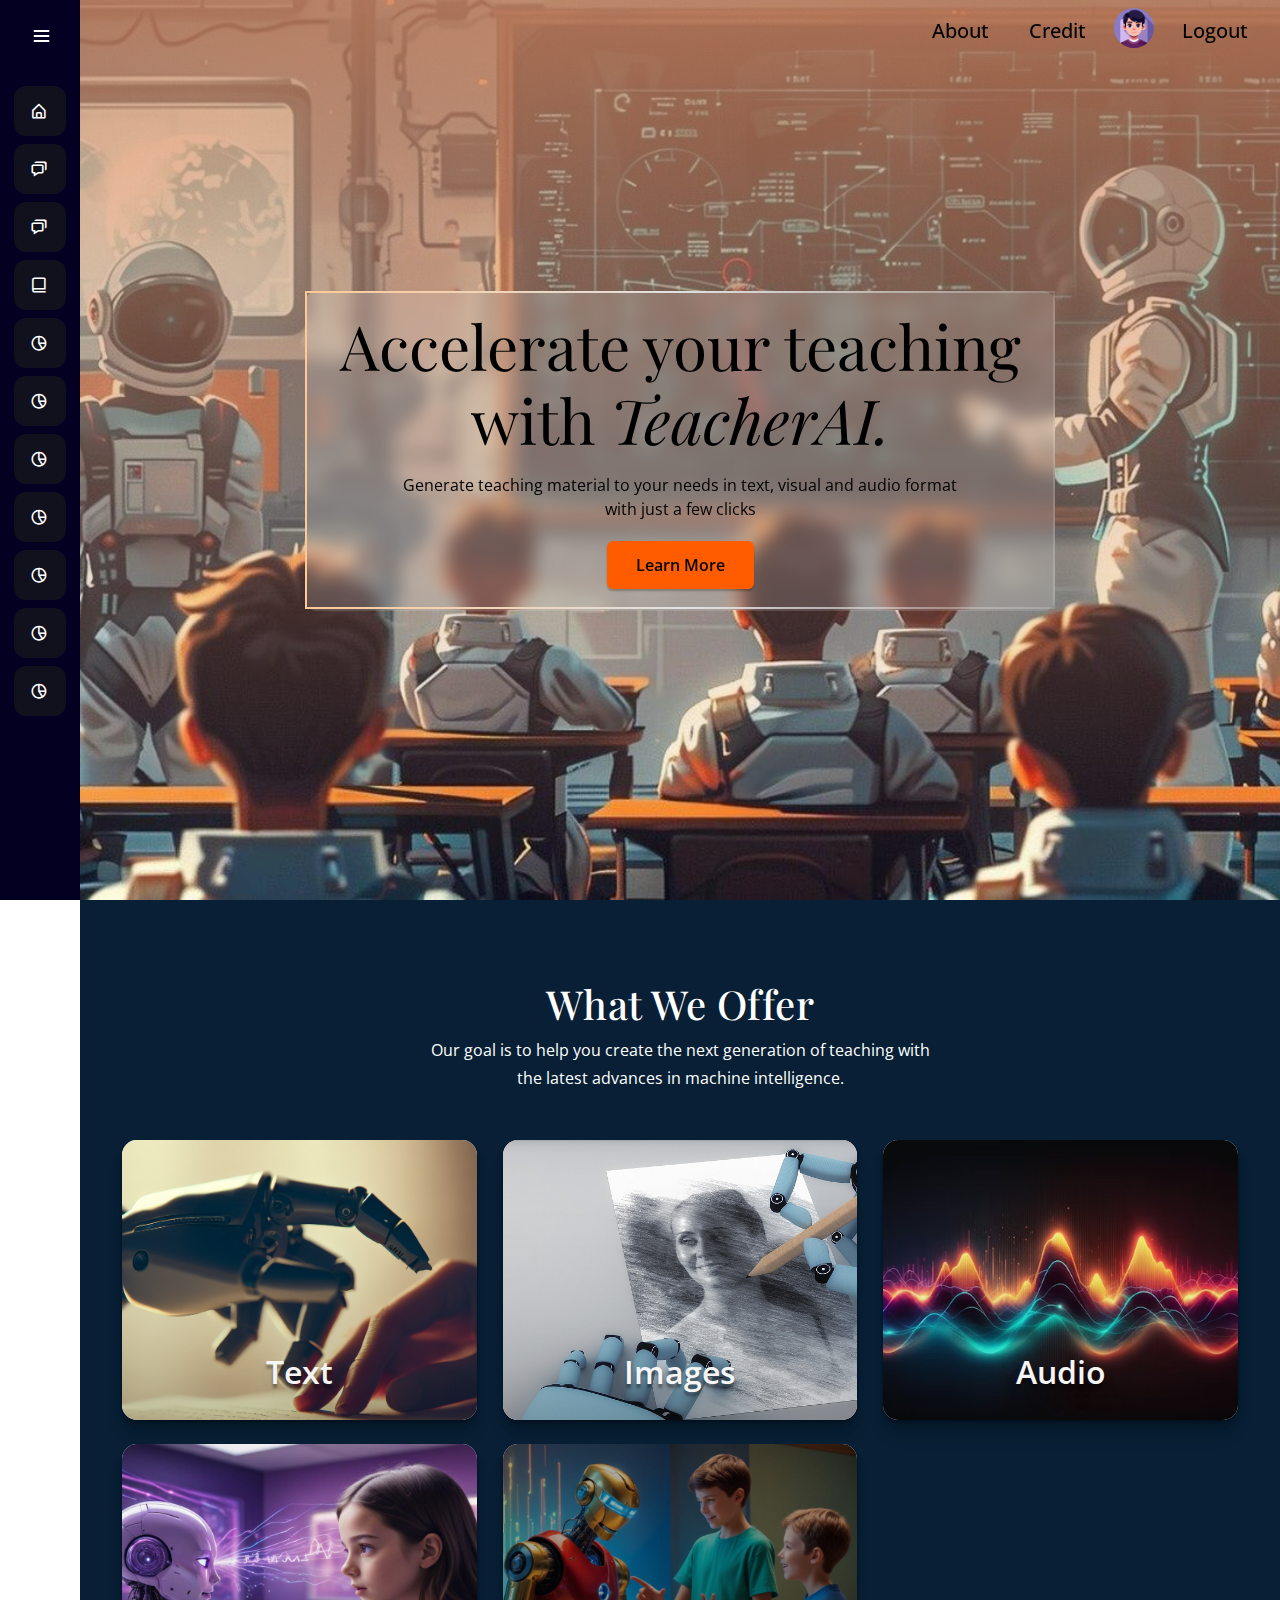
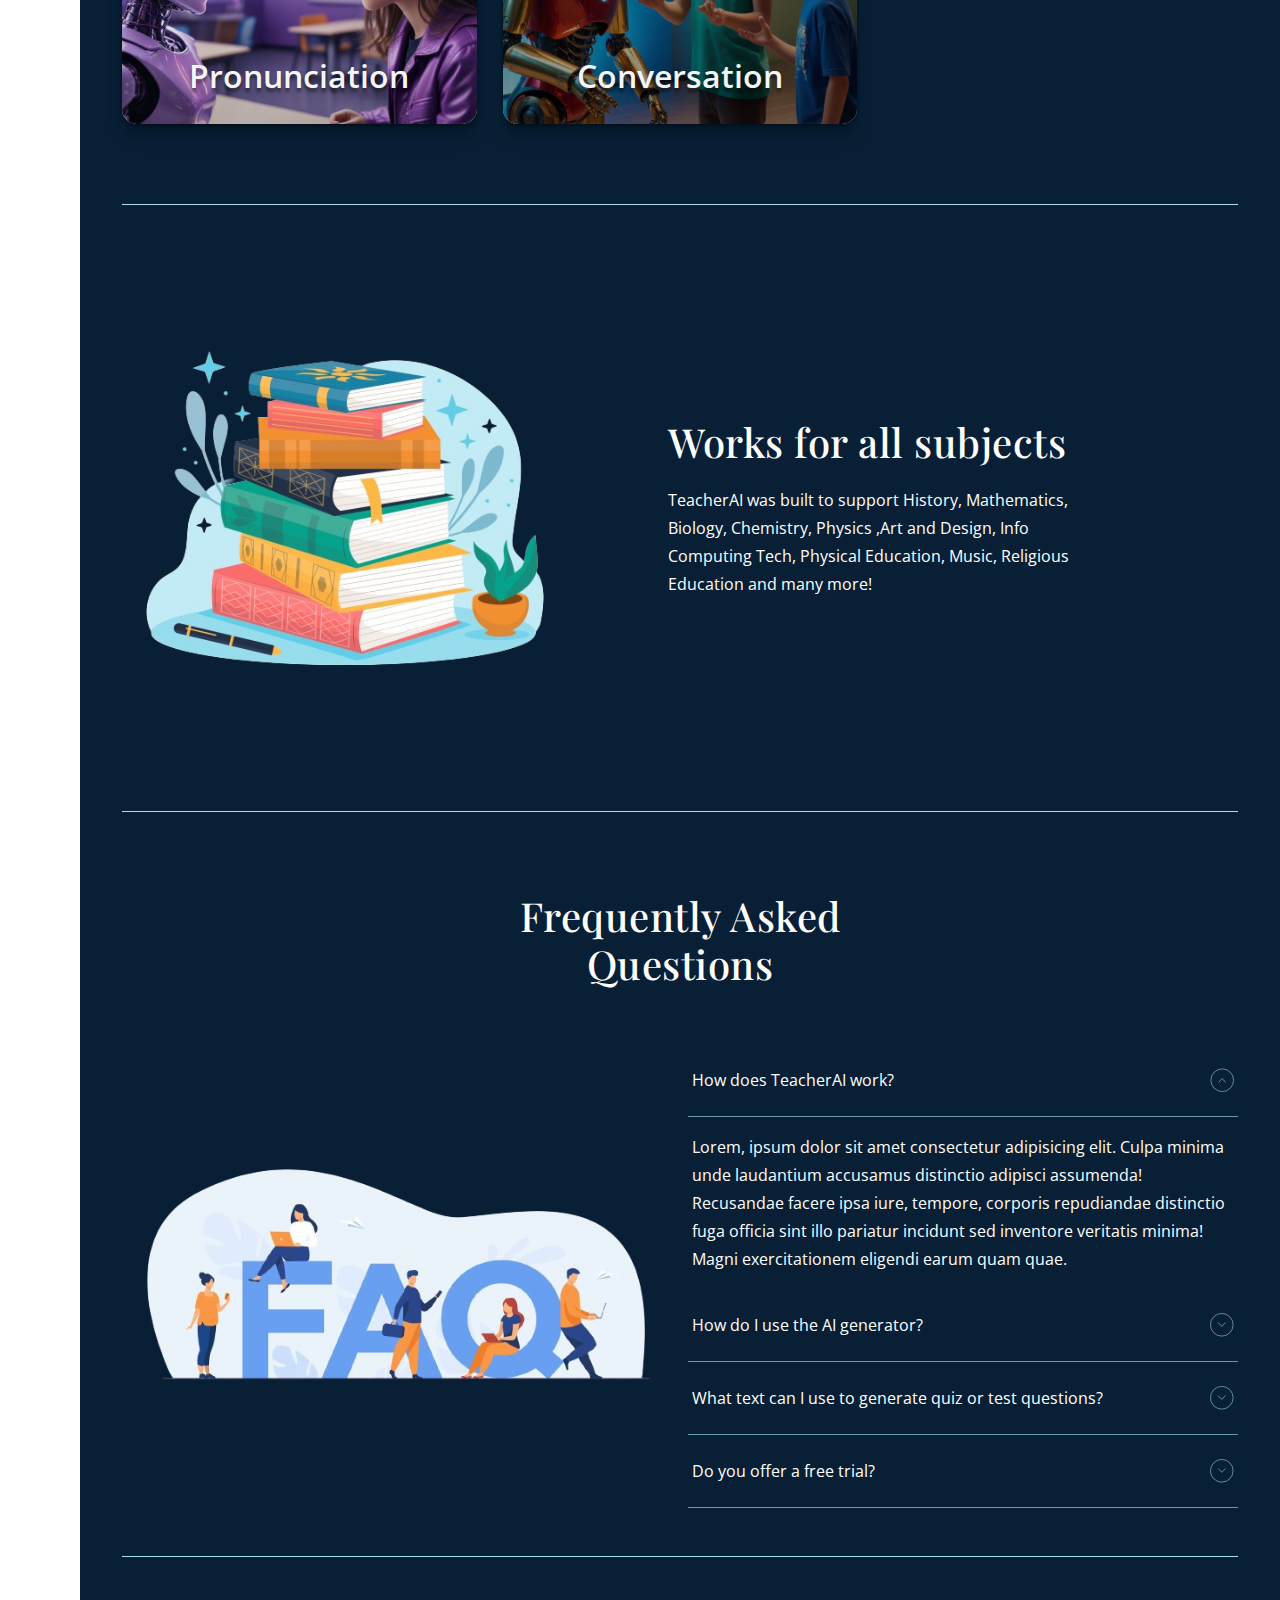
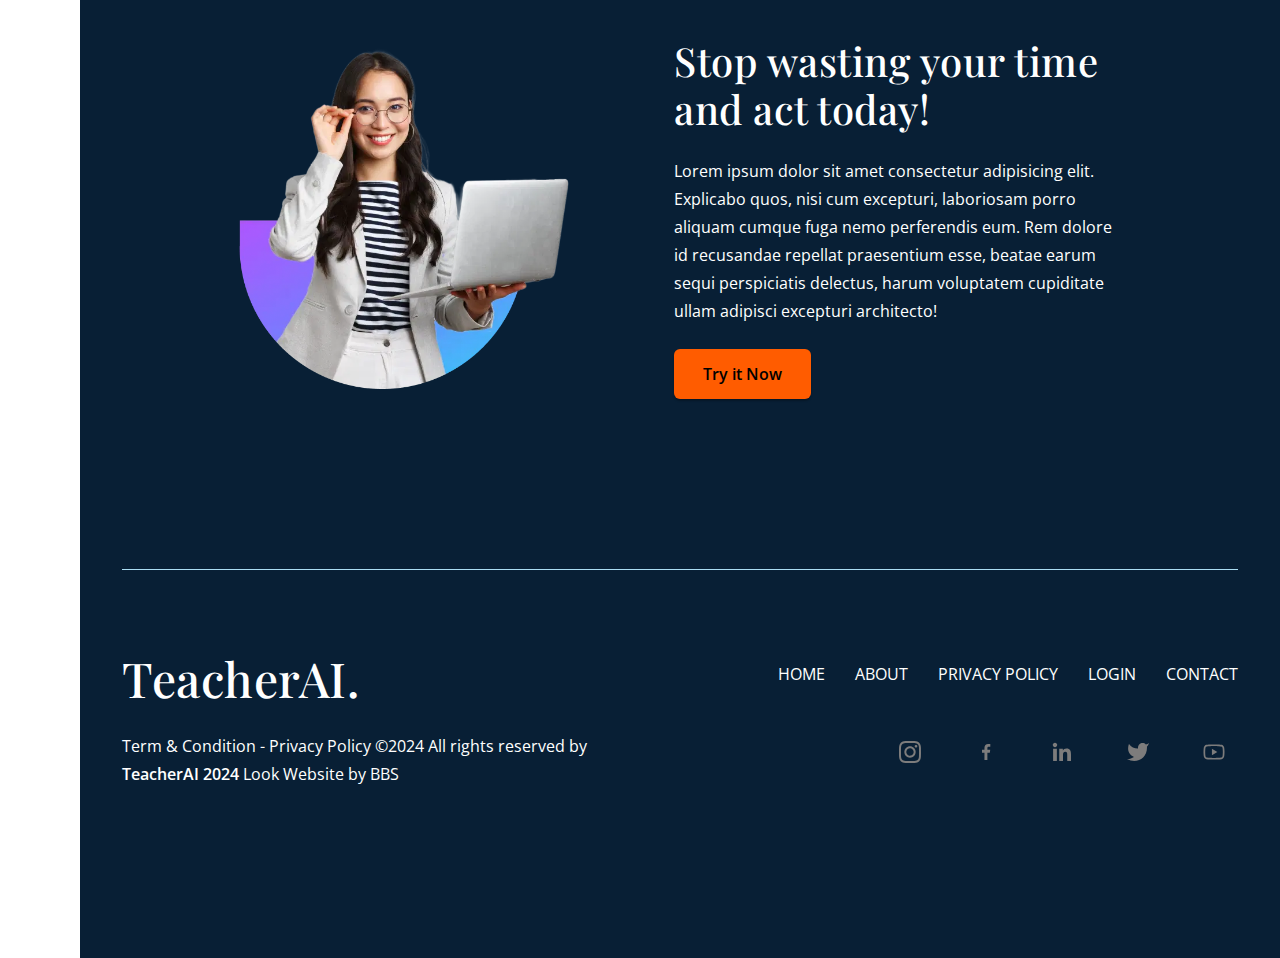
==== commit 81fe2411: "home page complete" ====
--- a/index.html
+++ b/index.html
@@ -263,7 +263,7 @@
         <div class="section separator">
           <div class="subject d-flex flex-column flex-md-row gap-100">
             <div class="subject__image">
-              <img src="./assets/book-1.png" alt="">
+              <img src="./assets/book-ai-1.png" alt="">
             </div>
             <div class="subject__content d-flex flex-column justify-content-center ">
               <h1>Works for all subjects</h1>
@@ -279,13 +279,13 @@
       <section class="container">
         <div class="section separator pb-5">
           <div class="d-flex justify-content-center">
-            <div class="section__header mb-0">
+            <div class="section__header">
               <h1 class="text-center">Frequently Asked Questions</h1>
             </div>
           </div>
           <div class="faq d-flex flex-column flex-lg-row align-items-center justify-content-center gap-3">
             <div class="faq__image">
-              <img src="./assets/faq.jpg" alt="">
+              <img src="./assets/faq-transparent-3.png" alt="">
             </div>
             <div class="faq__content d-flex align-items-center justify-content-center">
               <div class="accordion" id="accordion">
@@ -389,9 +389,9 @@
   
       <!-- footer -->
       <footer class="footer">
-        <div class="container">
+        <div class="container ">
           <div
-            class=" d-flex flex-column flex-lg-row justify-content-between align-items-center  text-center text-lg-start gap-5 gap-lg-0">
+            class="separator section d-flex flex-column flex-lg-row justify-content-between align-items-center  text-center text-lg-start gap-5 gap-lg-0">
             <div class="footer__logo">
               <div>
                 <a href="./index.html">
@@ -399,7 +399,7 @@
                 </a>
               </div>
               <p class="pt-2 pt-lg-3">
-                Term & Condition - Privacy Policy ©2024 All rights reserved by <span class="text-black">TeacherAI
+                Term & Condition - Privacy Policy ©2024 All rights reserved by <span class="fw-semibold">TeacherAI
                   2024</span>
                 Look Website by BBS
               </p>
--- a/css/style.css
+++ b/css/style.css
@@ -65,14 +65,15 @@
   outline: none;
 }
 .button-primary {
+  font-weight: 600;
   font-size: 1rem;
-  font-weight: 500;
   padding: 12px 28px;
   border: 1px solid transparent;
   border-radius: 6px;
-  background: #f98642;
+  background: #ff5c00;
+  color: #000;
   box-shadow: 0px 2px 2px 0px rgba(0, 0, 0, 0.25);
-  transition: background 0.2s ease-in;
+  transition: all 0.2s ease-in;
   cursor: pointer;
 }
 .button-primary:active {
@@ -81,7 +82,8 @@
 .button-primary:hover {
   border-radius: 6px;
   border: 1px solid #f98642;
-  background: #ff5c00;
+  color: #000;
+  opacity: 0.9;
   backdrop-filter: blur(15.9499998093px);
 }
 .button-chips {
@@ -129,7 +131,7 @@
 }
 
 .separator {
-  border-top: 1px solid #dadce0;
+  border-top: 1px solid #abddf3;
 }
 
 .page-section {
@@ -424,7 +426,7 @@
   top: -20px;
   left: calc(100% + 15px);
   z-index: 300;
-  background: #fff;
+  background: #000;
   box-shadow: 0 5px 10px rgba(0, 0, 0, 0.3);
   padding: 6px 12px;
   border-radius: 4px;
@@ -662,6 +664,9 @@
 .banner__content--description {
   width: 559px;
 }
+.banner__content--description p {
+  color: black;
+}
 @media (max-width: 991px) {
   .banner__content--description {
     width: 100%;
@@ -879,7 +884,6 @@
   letter-spacing: 0.5px;
   padding-bottom: 20px;
   margin-bottom: 0;
-  color: black;
 }
 .subject__content p {
   font-size: 16px;
@@ -910,9 +914,9 @@
 .faq__content .accordion {
   width: 100%;
   --bs-accordion-bg: transparent;
-  --bs-accordion-color: #000;
-  --bs-accordion-btn-color: #000;
-  --bs-accordion-active-color: #000;
+  --bs-accordion-color: #fff;
+  --bs-accordion-btn-color: #fff;
+  --bs-accordion-active-color: #fff;
   --bs-accordion-active-bg: transparent;
   --bs-accordion-btn-focus-box-shadow: none;
   --bs-accordion-border-color: #6B9BA9;
@@ -962,14 +966,12 @@
 .learn__content h1 {
   font-family: "Playfair Display", serif;
   letter-spacing: 0.5px;
-  color: black;
 }
 .learn__content p {
   line-height: 28px;
 }
 
 .footer {
-  background-color: #E1EAF3;
   gap: 0;
   padding: 90px 0;
 }
@@ -989,10 +991,8 @@
 .footer__logo h1 {
   font-family: "Playfair Display", serif;
   letter-spacing: 0.5px;
-  color: black;
 }
 .footer__logo p {
-  color: #191717;
   line-height: 28px;
 }
 .footer__menu {
@@ -1038,7 +1038,6 @@
 .footer__menu__navigation li a {
   text-transform: uppercase;
   text-decoration: none;
-  color: #191717;
 }
 .footer__menu__navigation li a:hover {
   color: #6B9BA9;
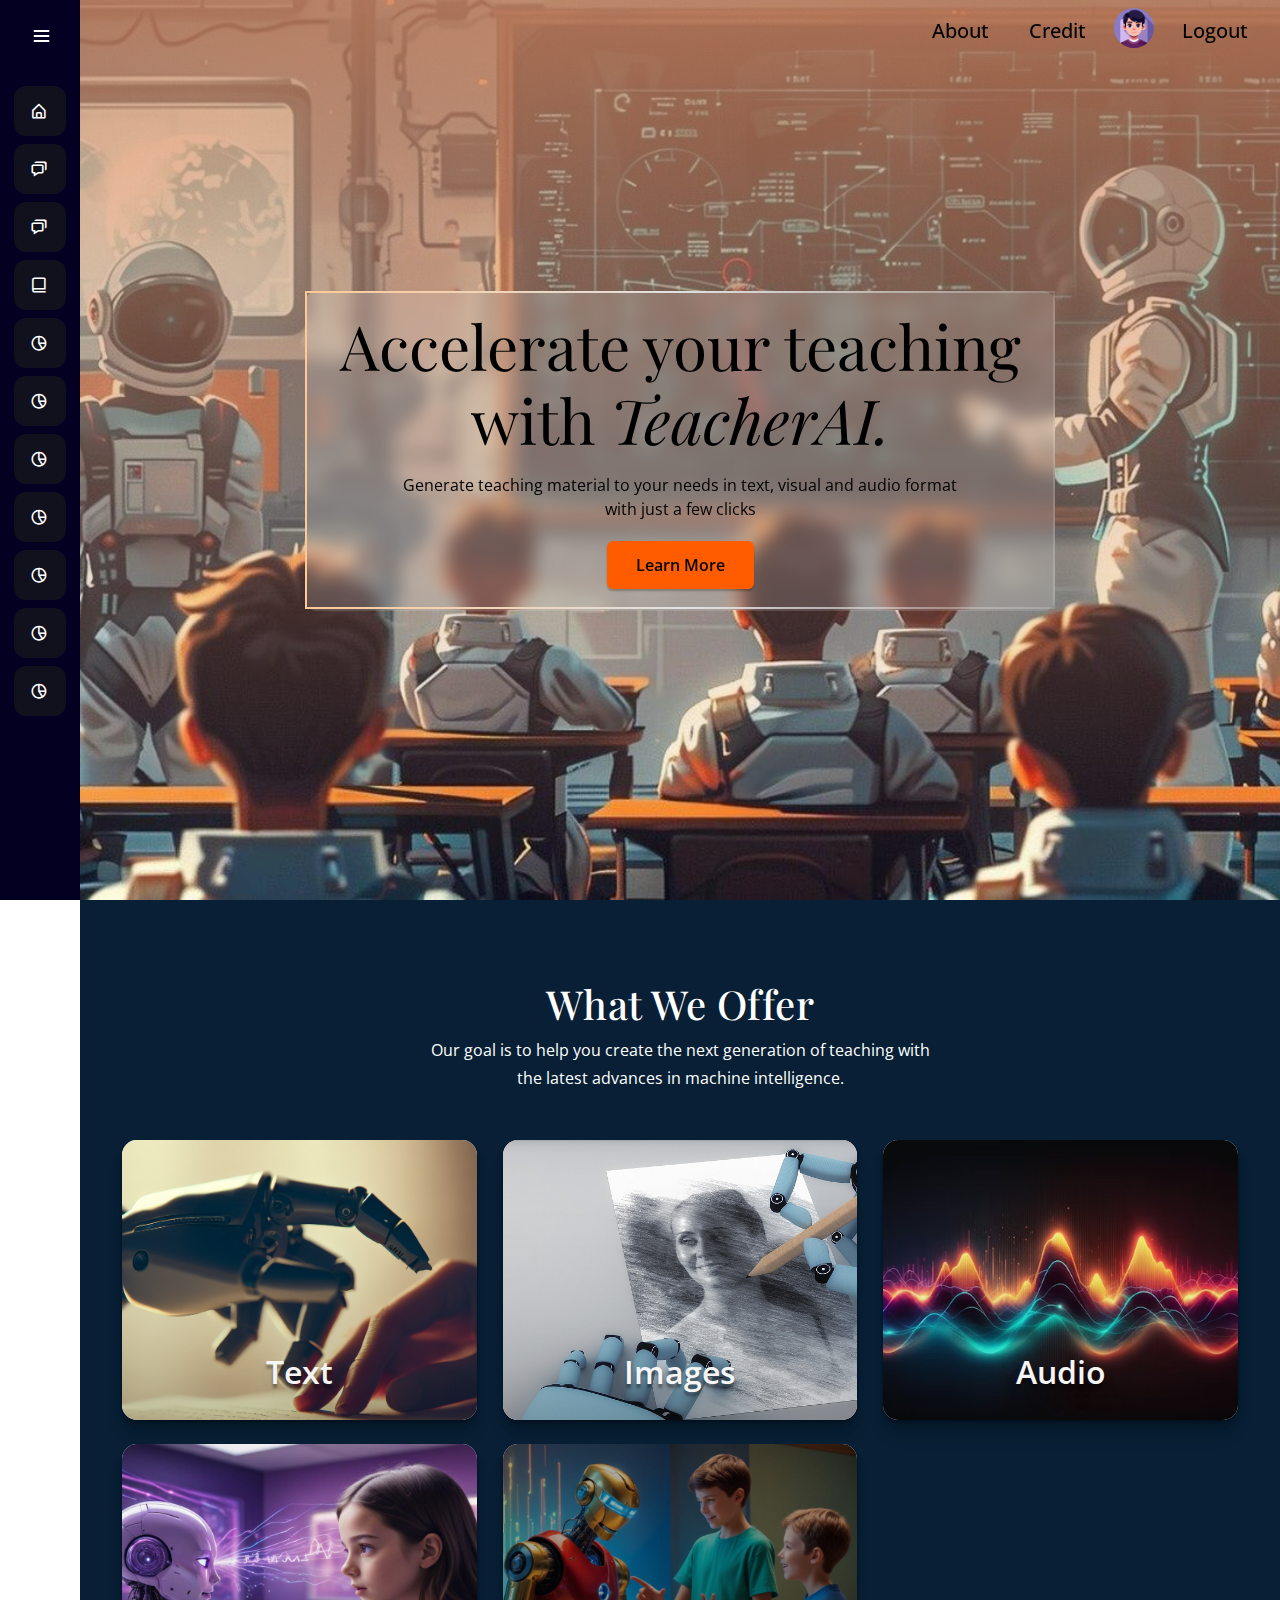
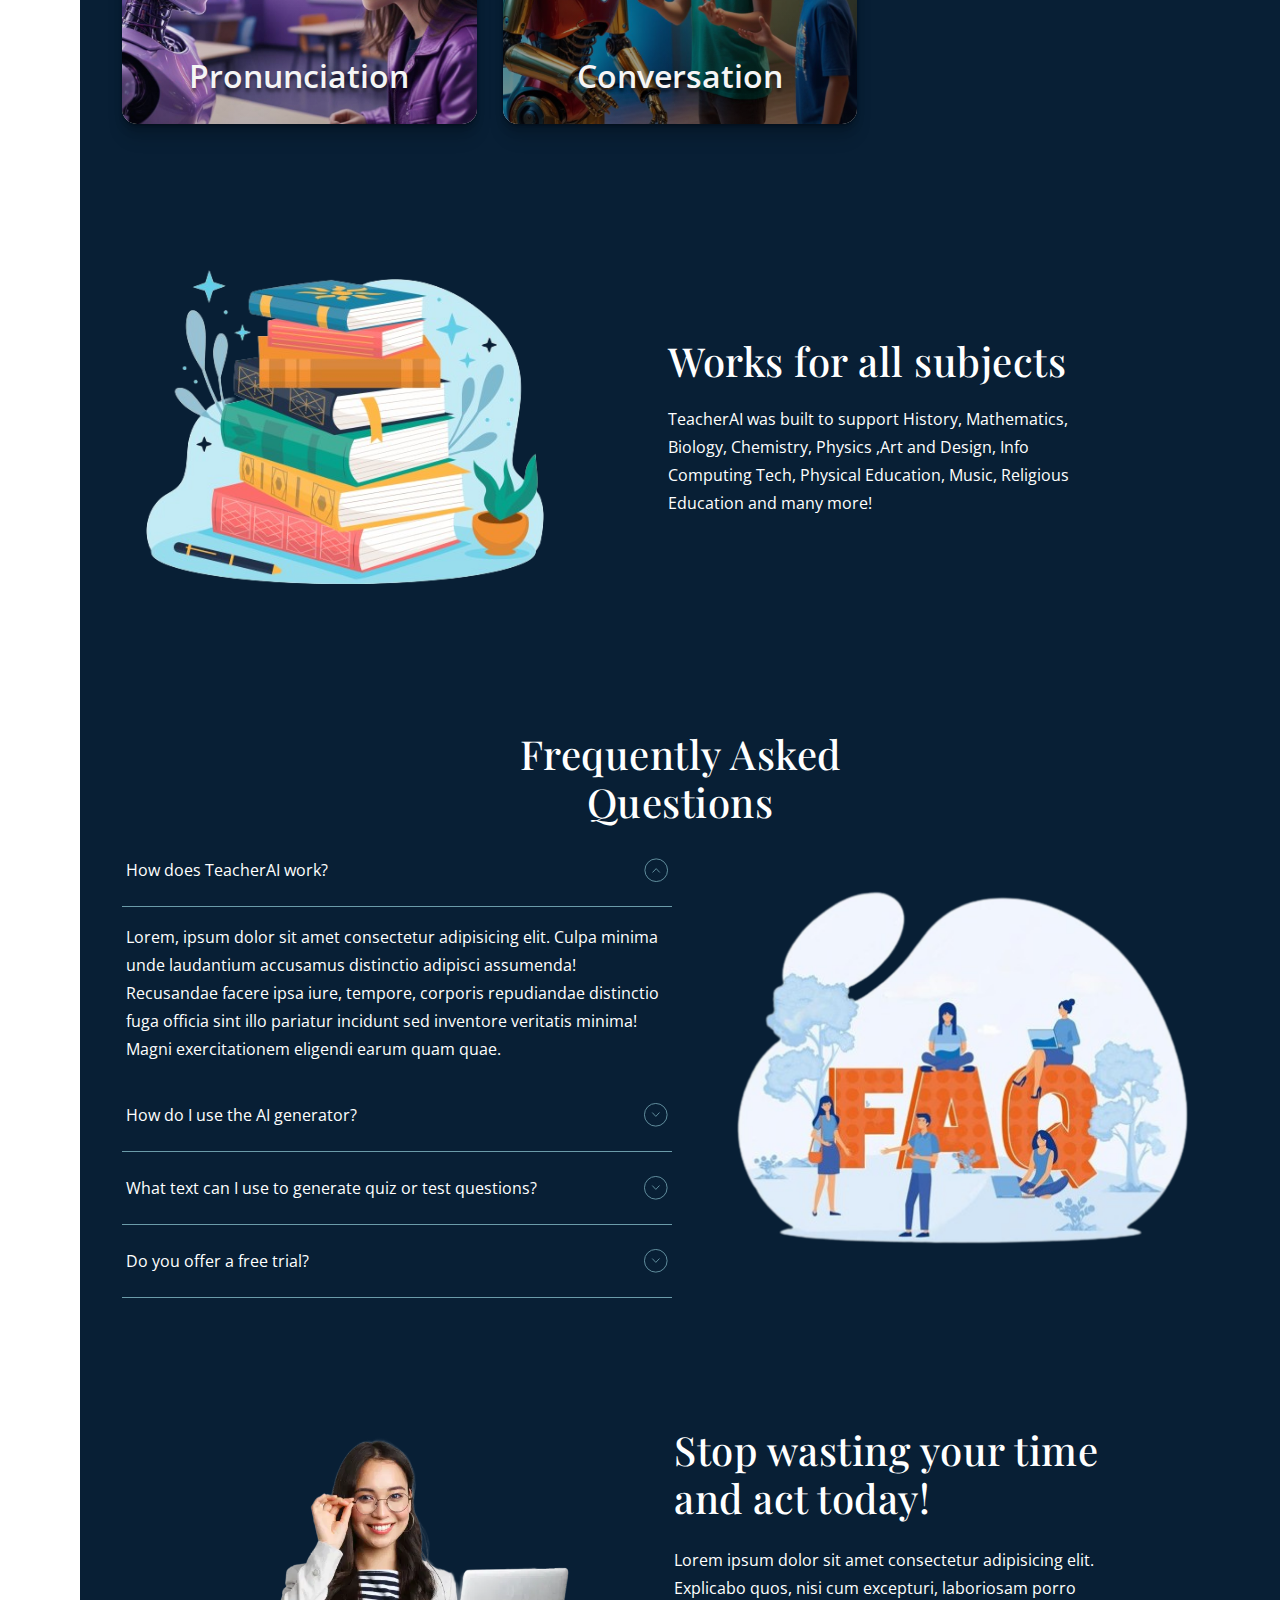
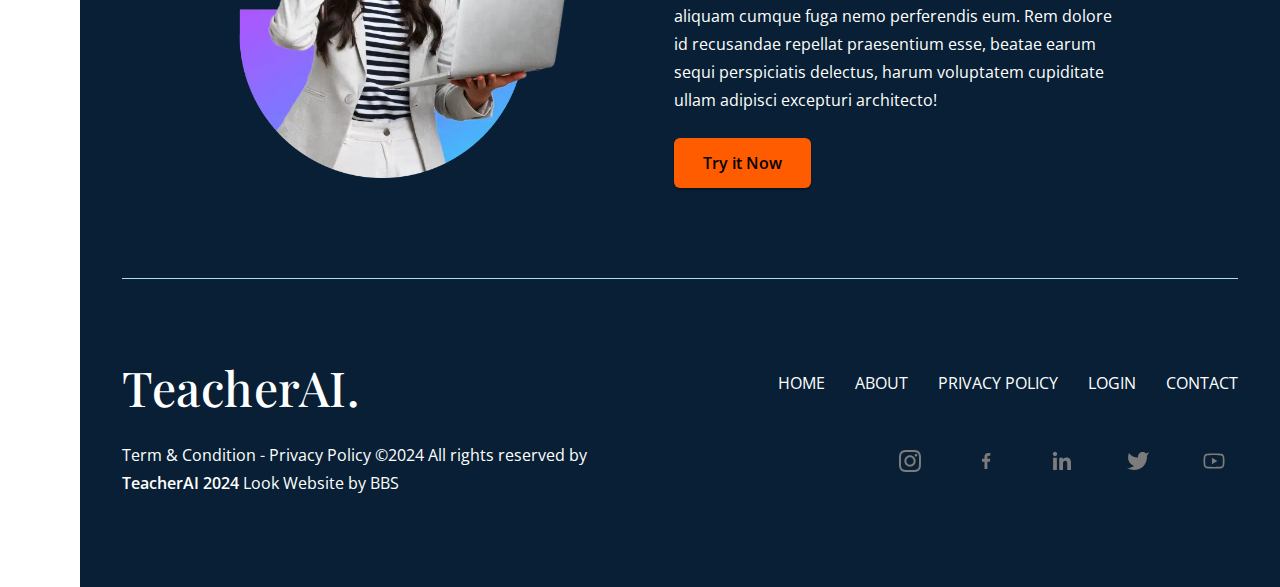
==== commit ba943112: "updated" ====
--- a/index.html
+++ b/index.html
@@ -35,7 +35,7 @@
         <li>
           <a href="#">
             <i class='bx bx-home-alt'></i>
-            <span class="links_name">Dashboard</span>
+            <span class="links_name">Home</span>
           </a>
           <span class="tooltip">Home</span>
         </li>
@@ -107,7 +107,7 @@
             <i class='bx bx-pie-chart-alt-2'></i>
             <span class="links_name">Info Computing Tech</span>
           </a>
-          <span class="tooltip">Art and Design</span>
+          <span class="tooltip">Info Computing Tech</span>
         </li>
         <!-- <li class="profile">
           <div class="profile-details">
@@ -123,48 +123,86 @@
     <!-- nav for small devices -->
     <nav id="nav-mobile" class="nav-mobile d-block d-lg-none text-white px-3 py-2">
       <div class="">
-        <div class="bar d-flex align-items-center justify-content-between">
-          <div class="d-flex align-items-center">
-            <!-- <h1 class="text-black">TeacherAI.</h1> -->
-          </div>
-          <div>
-            <button id="offcanvas-btn" class="btn nav-mobile__button p-1" type="button" data-bs-toggle="offcanvas"
-              data-bs-target="#offcanvasExample" aria-controls="offcanvasExample">
-              <svg xmlns="http://www.w3.org/2000/svg" x="0px" y="0px" width="100" height="100" viewBox="0 0 24 24">
-                <path
-                  d="M 2 5 L 2 7 L 22 7 L 22 5 L 2 5 z M 2 11 L 2 13 L 22 13 L 22 11 L 2 11 z M 2 17 L 2 19 L 22 19 L 22 17 L 2 17 z">
-                </path>
-              </svg>
-            </button>
-          </div>
-  
-          <div class="offcanvas offcanvas-start" tabindex="-1" id="offcanvasExample"
-            aria-labelledby="offcanvasExampleLabel">
-            <div class="offcanvas-header d-flex align-items-center">
-              <h5 class="offcanvas-title d-flex align-items-center" id="offcanvasExampleLabel">
-                <!-- <img class="img-fluid" src="./assets/logo-colored.png" width="180" alt="logo-mb" srcset=""> -->
-              </h5>
-              <button type="button" class="btn-close" data-bs-dismiss="offcanvas" aria-label="Close"></button>
-            </div>
-            <div class="nav-lists-mobile offcanvas-body d-flex flex-column px-0">
-              <a class="d-inline-block py-2 h5 fw-normal" href="#intro">Home</a>
-              <a class="d-inline-block py-2 h5 fw-normal" href="#intro">About</a>
-              <a class="d-inline-block py-2 h5 fw-normal" href="#intro">Login</a>
-              <a class="d-inline-block py-2 h5 fw-normal" href="#start">Text to Speech</a>
-              <a class="d-inline-block py-2 h5 fw-normal" href="#html">Interactive Speech</a>
-              <a class="d-inline-block py-2 h5 fw-normal" href="#scss">Interactive Speech Js</a>
-              <a class="d-inline-block py-2 h5 fw-normal" href="#js">History</a>
-              <a class="d-inline-block py-2 h5 fw-normal" href="#fonts">Mathematics</a>
-              <a class="d-inline-block py-2 h5 fw-normal" href="#colors">Biology</a>
-              <a class="d-inline-block py-2 h5 fw-normal" href="#icons">Chemistry</a>
-              <a class="d-inline-block py-2 h5 fw-normal" href="#run-scss">Physics</a>
-              <a class="d-inline-block py-2 h5 fw-normal" href="#loader">Art and Design</a>
-              <a class="d-inline-block py-2 h5 fw-normal" href="#change-img">Info Computing Tech</a>
-            </div>
-          </div>
-        </div>
+          <div class="bar d-flex align-items-center justify-content-between">
+              <div class="d-flex align-items-center">
+                  <!-- <h1 class="text-black">TeacherAI.</h1> -->
+              </div>
+              <div class="d-flex align-items-center gap-3">
+                  <ul class="navbar-nav d-flex flex-row align-items-center me-auto px-2 gap-4">
+                      <li class="nav-item dropdown">
+                          <a class="nav-link d-flex align-items-center dropdown-toggle" href="#" role="button"
+                              data-bs-toggle="dropdown" aria-expanded="false">
+                              <svg width="16" height="16" xmlns="http://www.w3.org/2000/svg" viewBox="0 0 24 24"
+                                  fill="currentColor" class="ui-svg-inline">
+                                  <path
+                                      d="M21.41,8.64s0,0,0-.05a10,10,0,0,0-18.78,0s0,0,0,.05a9.86,9.86,0,0,0,0,6.72s0,0,0,.05a10,10,0,0,0,18.78,0s0,0,0-.05a9.86,9.86,0,0,0,0-6.72ZM4.26,14a7.82,7.82,0,0,1,0-4H6.12a16.73,16.73,0,0,0,0,4Zm.82,2h1.4a12.15,12.15,0,0,0,1,2.57A8,8,0,0,1,5.08,16Zm1.4-8H5.08A8,8,0,0,1,7.45,5.43,12.15,12.15,0,0,0,6.48,8ZM11,19.7A6.34,6.34,0,0,1,8.57,16H11ZM11,14H8.14a14.36,14.36,0,0,1,0-4H11Zm0-6H8.57A6.34,6.34,0,0,1,11,4.3Zm7.92,0h-1.4a12.15,12.15,0,0,0-1-2.57A8,8,0,0,1,18.92,8ZM13,4.3A6.34,6.34,0,0,1,15.43,8H13Zm0,15.4V16h2.43A6.34,6.34,0,0,1,13,19.7ZM15.86,14H13V10h2.86a14.36,14.36,0,0,1,0,4Zm.69,4.57a12.15,12.15,0,0,0,1-2.57h1.4A8,8,0,0,1,16.55,18.57ZM19.74,14H17.88A16.16,16.16,0,0,0,18,12a16.28,16.28,0,0,0-.12-2h1.86a7.82,7.82,0,0,1,0,4Z">
+                                  </path>
+                              </svg>
+                              <p class="mx-2">EN</p>
+                          </a>
+                          <ul class="dropdown-menu">
+                              <li><a class="dropdown-item" href="#">English</a></li>
+                              <li><a class="dropdown-item" href="#">Arabic</a></li>
+                              <li><a class="dropdown-item" href="#">Dutch</a></li>
+                          </ul>
+                      </li>
+                      <li class="nav-item">
+                          <a class="nav-link" aria-current="page" href="#">About</a>
+                      </li>
+                      <li class="nav-item">
+                          <a class="nav-link" href="#">Log in</a>
+                      </li>
+                  </ul>
+                  <button id="offcanvas-btn" class="btn nav-mobile__button p-1" type="button"
+                      data-bs-toggle="offcanvas" data-bs-target="#offcanvasExample"
+                      aria-controls="offcanvasExample">
+                      <svg xmlns="http://www.w3.org/2000/svg" x="0px" y="0px" width="100" height="100"
+                          viewBox="0 0 24 24">
+                          <path
+                              d="M 2 5 L 2 7 L 22 7 L 22 5 L 2 5 z M 2 11 L 2 13 L 22 13 L 22 11 L 2 11 z M 2 17 L 2 19 L 22 19 L 22 17 L 2 17 z">
+                          </path>
+                      </svg>
+                  </button>
+              </div>
+
+              <div class="offcanvas offcanvas-start" tabindex="-1" id="offcanvasExample"
+                  aria-labelledby="offcanvasExampleLabel">
+                  <div class="offcanvas-header d-flex  align-items-center">
+                    <!-- <h5 class="offcanvas-title d-flex align-items-center" id="offcanvasExampleLabel">
+                        <img class="img-fluid" src="./assets/logo-colored.png" width="180" alt="logo-mb" srcset="">
+                    </h5> -->
+                    <div class="d-flex justify-content-between align-items-center w-100">
+                        <div class="offcanvas-title d-flex align-items-center justify-content-start"  id="offcanvasExampleLabel">
+                            <!-- <i class='bx bxl-codepen icon'></i> -->
+                            <h3 class="logo_name text-white mb-0">TeacherAI.</h3>
+                        </div>
+                        <button type="button" class="d-flex justify-content-center align-items-center" data-bs-dismiss="offcanvas"
+                        aria-label="Close"> 
+                        <svg xmlns="http://www.w3.org/2000/svg" width="16" height="16" viewBox="0 0 16 16">
+                            <path  d="M12.5675 4.30081C12.6245 4.24387 12.6697 4.17625 12.7006 4.10183C12.7315 4.0274 12.7474 3.94763 12.7474 3.86705C12.7475 3.78647 12.7317 3.70668 12.7009 3.63221C12.6701 3.55775 12.6249 3.49008 12.568 3.43307C12.5111 3.37606 12.4434 3.33082 12.369 3.29994C12.2946 3.26906 12.2148 3.25314 12.1342 3.25309C12.0537 3.25304 11.9739 3.26887 11.8994 3.29965C11.8249 3.33044 11.7573 3.3756 11.7003 3.43254L8 7.13281L4.3008 3.43254C4.18566 3.3174 4.0295 3.25272 3.86667 3.25272C3.70383 3.25272 3.54767 3.3174 3.43253 3.43254C3.31739 3.54768 3.25271 3.70384 3.25271 3.86667C3.25271 4.0295 3.31739 4.18567 3.43253 4.30081L7.1328 8.00001L3.43253 11.6992C3.37552 11.7562 3.3303 11.8239 3.29944 11.8984C3.26859 11.9729 3.25271 12.0527 3.25271 12.1333C3.25271 12.214 3.26859 12.2938 3.29944 12.3683C3.3303 12.4428 3.37552 12.5105 3.43253 12.5675C3.54767 12.6826 3.70383 12.7473 3.86667 12.7473C3.94729 12.7473 4.02713 12.7314 4.10162 12.7006C4.17611 12.6697 4.24379 12.6245 4.3008 12.5675L8 8.86721L11.7003 12.5675C11.8154 12.6825 11.9715 12.747 12.1342 12.7469C12.297 12.7468 12.453 12.6821 12.568 12.5669C12.683 12.4518 12.7475 12.2957 12.7474 12.133C12.7473 11.9702 12.6826 11.8142 12.5675 11.6992L8.8672 8.00001L12.5675 4.30081Z" fill="white"/>
+                          </svg>
+                    </button>
+                    </div>
+                </div>
+                  <div class="nav-lists-mobile offcanvas-body d-flex flex-column px-0">
+                      <a class="d-inline-block py-2 h5 fw-normal" href="#intro">Home</a>
+                      <a class="d-inline-block py-2 h5 fw-normal" href="#intro">About</a>
+                      <a class="d-inline-block py-2 h5 fw-normal" href="#intro">Login</a>
+                      <a class="d-inline-block py-2 h5 fw-normal" href="#start">Text to Speech</a>
+                      <a class="d-inline-block py-2 h5 fw-normal" href="#html">Interactive Speech</a>
+                      <a class="d-inline-block py-2 h5 fw-normal" href="#scss">Interactive Speech Js</a>
+                      <a class="d-inline-block py-2 h5 fw-normal" href="#js">History</a>
+                      <a class="d-inline-block py-2 h5 fw-normal" href="#fonts">Mathematics</a>
+                      <a class="d-inline-block py-2 h5 fw-normal" href="#colors">Biology</a>
+                      <a class="d-inline-block py-2 h5 fw-normal" href="#icons">Chemistry</a>
+                      <a class="d-inline-block py-2 h5 fw-normal" href="#run-scss">Physics</a>
+                      <a class="d-inline-block py-2 h5 fw-normal" href="#loader">Art and Design</a>
+                      <a class="d-inline-block py-2 h5 fw-normal" href="#change-img">Info Computing Tech</a>
+                  </div>
+              </div>
+          </div>
       </div>
-    </nav>
+  </nav>
   
     <!-- main content -->
     <main class="home-section">
@@ -260,7 +298,7 @@
   
       <!-- Subjects -->
       <section class="container ">
-        <div class="section separator">
+        <div class="section">
           <div class="subject d-flex flex-column flex-md-row gap-100">
             <div class="subject__image">
               <img src="./assets/book-ai-1.png" alt="">
@@ -277,13 +315,13 @@
   
       <!-- FAQ -->
       <section class="container">
-        <div class="section separator pb-5">
+        <div class="section pb-5">
           <div class="d-flex justify-content-center">
-            <div class="section__header">
+            <div class="section__header pb-0 mb-0">
               <h1 class="text-center">Frequently Asked Questions</h1>
             </div>
           </div>
-          <div class="faq d-flex flex-column flex-lg-row align-items-center justify-content-center gap-3">
+          <div class="faq pt-0 d-flex flex-column flex-lg-row-reverse align-items-center justify-content-center gap-3">
             <div class="faq__image">
               <img src="./assets/faq-transparent-3.png" alt="">
             </div>
@@ -370,7 +408,7 @@
   
       <!-- learn quickly -->
       <div class="container">
-        <div class="section separator">
+        <div class="section">
           <div class="learn d-flex flex-column flex-md-row justify-content-center align-items-center gap-100">
             <div class="learn__image">
               <img src="./assets/learn.png" alt="">
@@ -390,8 +428,7 @@
       <!-- footer -->
       <footer class="footer">
         <div class="container ">
-          <div
-            class="separator section d-flex flex-column flex-lg-row justify-content-between align-items-center  text-center text-lg-start gap-5 gap-lg-0">
+          <div class= "section separator d-flex flex-column flex-lg-row justify-content-between align-items-center  text-center text-lg-start gap-5 gap-lg-0">
             <div class="footer__logo">
               <div>
                 <a href="./index.html">
--- a/css/style.css
+++ b/css/style.css
@@ -92,7 +92,7 @@
   padding: 5px 10px;
   border-radius: 10px;
   font-size: 14px;
-  background-color: #ff9454;
+  background-color: #ff5c00;
   font-weight: 400;
   color: #fff;
   font-family: inherit;
@@ -100,7 +100,7 @@
   transition: 0.3s all ease;
 }
 .button-chips:hover {
-  background-color: #f98642;
+  background-color: #f2782f;
   color: #fff;
 }
 .button-chips:active {
@@ -108,7 +108,7 @@
 }
 
 .section {
-  padding-block: 80px;
+  padding-top: 80px;
 }
 .section__header {
   width: 500px;
@@ -170,7 +170,7 @@
 }
 input.form-control:focus, select:focus, textarea.form-control:focus {
   border: 1px solid #FD9556;
-  box-shadow: 0 0 0 0.25rem #FFD9C2;
+  box-shadow: 0 0 0 0.25rem #c2d2e2;
 }
 
 textarea.form-control {
@@ -265,16 +265,13 @@
 .nav-mobile .navbar-nav li a {
   color: #000;
 }
-.nav-mobile .navbar-nav li a:is(:active, .active, :hover) {
-  color: #f2782f;
-}
 .nav-mobile .navbar-nav .dropdown-menu {
-  --bs-dropdown-bg: #FFD9C2;
+  --bs-dropdown-bg: #c2d2e2;
 }
 .nav-mobile .navbar-nav .dropdown-item:hover {
-  background-color: transparent;
-}
-.nav-mobile .navbar-nav .dropdown-item:active {
+  background-color: rgba(245, 245, 245, 0.58);
+}
+.nav-mobile .navbar-nav .dropdown-item:is(:active, :focus) {
   background-color: #ffccae;
 }
 .nav-mobile__button {
@@ -286,15 +283,48 @@
   height: 100%;
 }
 .nav-mobile .offcanvas {
-  background-color: #e1eaf3;
+  background-color: #030022;
+}
+.nav-mobile .offcanvas-title {
+  width: 100%;
 }
 .nav-mobile .offcanvas-body {
   overflow-y: auto;
-  background: #e1eaf3;
+  background: #030022;
   min-height: 100vh;
+}
+.nav-mobile .offcanvas-body a {
+  color: #fff;
+  margin: 8px 16px;
+  background: #11101d;
+  border-radius: 4px;
+}
+.nav-mobile .offcanvas-body a:hover {
+  background: #ff5c00;
+}
+.nav-mobile .offcanvas-header button {
+  background-color: transparent;
+  width: 24px;
+  height: 24px;
+  box-shadow: none;
+}
+.nav-mobile .offcanvas-header button svg {
+  width: 100%;
+  height: 100%;
+  fill: #fff;
+  stroke: #fff;
 }
 .nav-mobile .offcanvas.offcanvas-start {
   width: 250px;
+}
+.nav-mobile.inner-page:not(.on-scroll) .navbar-nav li a {
+  color: #fff;
+}
+.nav-mobile.inner-page:not(.on-scroll) .navbar-nav li a.dropdown-item {
+  color: #000;
+}
+.nav-mobile.inner-page:not(.on-scroll) .nav-mobile__button svg {
+  fill: #fff;
 }
 .nav-mobile.on-scroll {
   box-shadow: rgba(0, 0, 0, 0.05) 0px 1px 2px 0px;
@@ -332,7 +362,6 @@
   position: sticky;
   left: 0;
   top: 0;
-  height: 100%;
   height: 100vh;
   width: 80px;
   background: #030022;
@@ -1088,6 +1117,22 @@
   color: #000;
   background-color: rgba(245, 245, 245, 0.1215686275);
 }
+.top-navbar .navbar-collapse .navbar-nav.inner-page p {
+  color: #fff;
+}
+.top-navbar .navbar-collapse .navbar-nav.inner-page a {
+  color: #fff;
+}
+.top-navbar .navbar-collapse .navbar-nav.inner-page a.dropdown-item {
+  color: #000;
+}
+.top-navbar .navbar-collapse .navbar-nav.inner-page a:is(:active, .active, :hover) {
+  color: #fff;
+  background-color: rgba(245, 245, 245, 0.1215686275);
+}
+.top-navbar .navbar-collapse .navbar-nav.inner-page svg {
+  fill: #fff;
+}
 .top-navbar .navbar-collapse .user-img {
   padding: 0;
   width: 40px;
@@ -1134,10 +1179,10 @@
   opacity: 1;
 }
 .top-navbar .navbar-collapse .dropdown-menu {
-  --bs-dropdown-bg: #FFD9C2;
+  --bs-dropdown-bg: #c2d2e2;
 }
 .top-navbar .navbar-collapse .dropdown-item:hover {
-  background-color: transparent;
+  background-color: rgba(245, 245, 245, 0.58);
 }
 .top-navbar .navbar-collapse .dropdown-item:active {
   background-color: #ffccae;
@@ -1149,6 +1194,19 @@
   top: -50px;
   animation: navAnimate 0.5s forwards ease-in;
 }
+.top-navbar.on-scroll .navbar-nav.inner-page p {
+  color: #000;
+}
+.top-navbar.on-scroll .navbar-nav.inner-page a {
+  color: #000;
+}
+.top-navbar.on-scroll .navbar-nav.inner-page a:is(:active, .active, :hover) {
+  color: #000;
+  background-color: rgba(245, 245, 245, 0.1215686275);
+}
+.top-navbar.on-scroll .navbar-nav.inner-page svg {
+  fill: #000;
+}
 
 @keyframes navAnimate {
   to {
@@ -1156,7 +1214,7 @@
   }
 }
 .page-banner {
-  background-color: #abddf3;
+  background-color: #081f35;
   height: fit-content;
 }
 .page-banner .wrapper {
@@ -1212,10 +1270,7 @@
   border: 1px solid #FD9556;
 }
 .language select.form-select:focus {
-  box-shadow: 0 0 0 0.25rem #FFD9C2;
-}
-.language select.form-select option:hover {
-  box-shadow: 0 0 10px 100px #18a830 inset;
+  box-shadow: 0 0 4px 1px #abddf3;
 }
 .language__flag {
   width: 50px;
@@ -1261,12 +1316,12 @@
 .language-cards__wrapper {
   border-radius: 12px;
   padding: 8px;
-  background-color: #ffefe4;
+  background-color: #c2d2e2;
   height: 100%;
   transition: all 0.2s ease-in;
 }
 .language-cards__wrapper:hover {
-  box-shadow: #FFD9C2 0px 4px 12px;
+  box-shadow: #c2d2e2 0px 4px 5px;
 }
 .language-cards__image {
   width: 100%;
@@ -1307,11 +1362,15 @@
   width: 100%;
   padding: 16px;
   border-radius: 12px;
-  background-color: #FFEFE4;
+  background-color: #c2d2e2;
   box-shadow: rgba(14, 63, 126, 0.04) 0px 0px 0px 1px, rgba(42, 51, 69, 0.04) 0px 1px 1px -0.5px, rgba(42, 51, 70, 0.04) 0px 3px 3px -1.5px, rgba(42, 51, 70, 0.04) 0px 6px 6px -3px, rgba(14, 63, 126, 0.04) 0px 12px 12px -6px, rgba(14, 63, 126, 0.04) 0px 24px 24px -12px;
 }
 .language-material .card-box h2 {
   font-weight: 600;
+  color: #000;
+}
+.language-material .card-box p {
+  color: #000;
 }
 .language-material--left {
   width: 50%;
@@ -1341,6 +1400,7 @@
 }
 .language-material--right .field label {
   width: 150px;
+  color: #000;
 }
 .language-material--right .field select,
 .language-material--right .field input {
@@ -1364,7 +1424,7 @@
   border: 1px solid #FD9556;
 }
 .language-material--right .field.checkbox .form-check input.form-check-input:focus {
-  box-shadow: 0 0 0 0.25rem #FFD9C2;
+  box-shadow: 0 0 0 0.25rem #c2d2e2;
 }
 .language-material--right .field.checkbox .form-check input.form-check-input:checked {
   background-color: #f2782f;
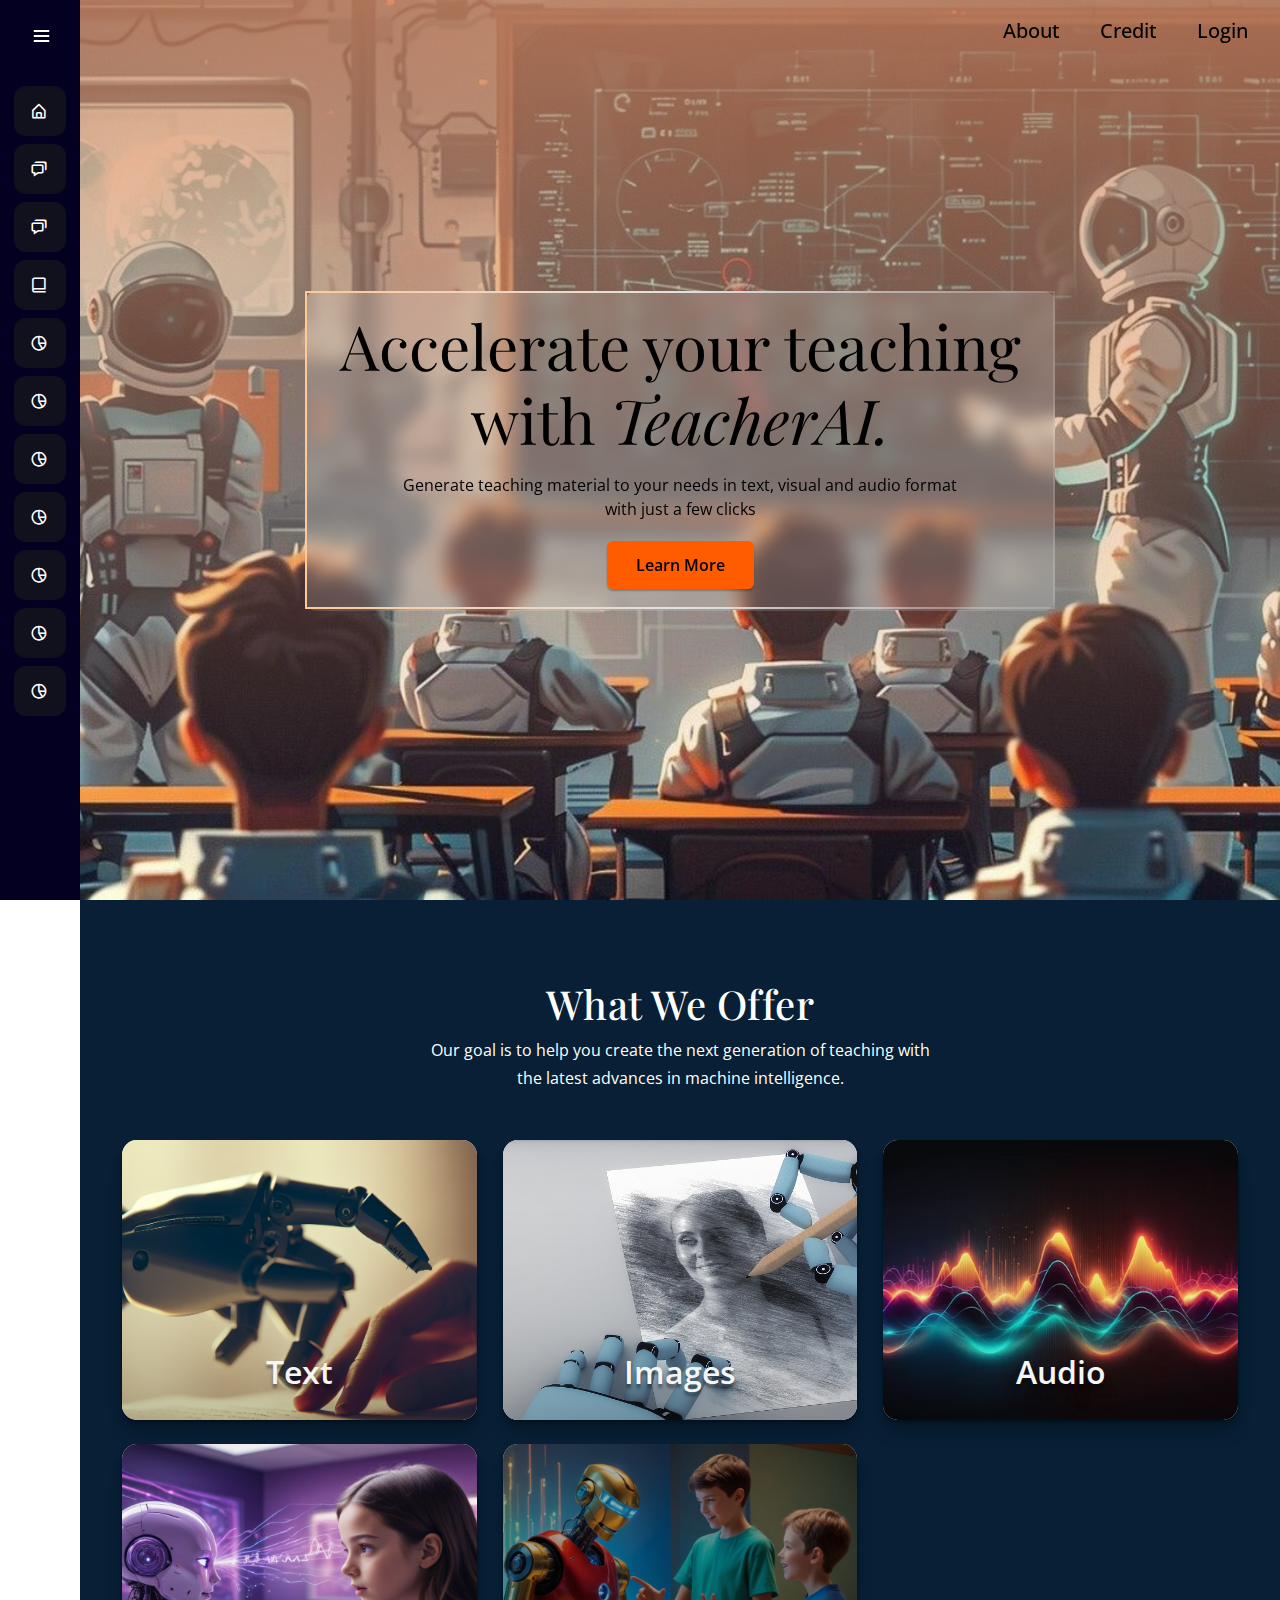
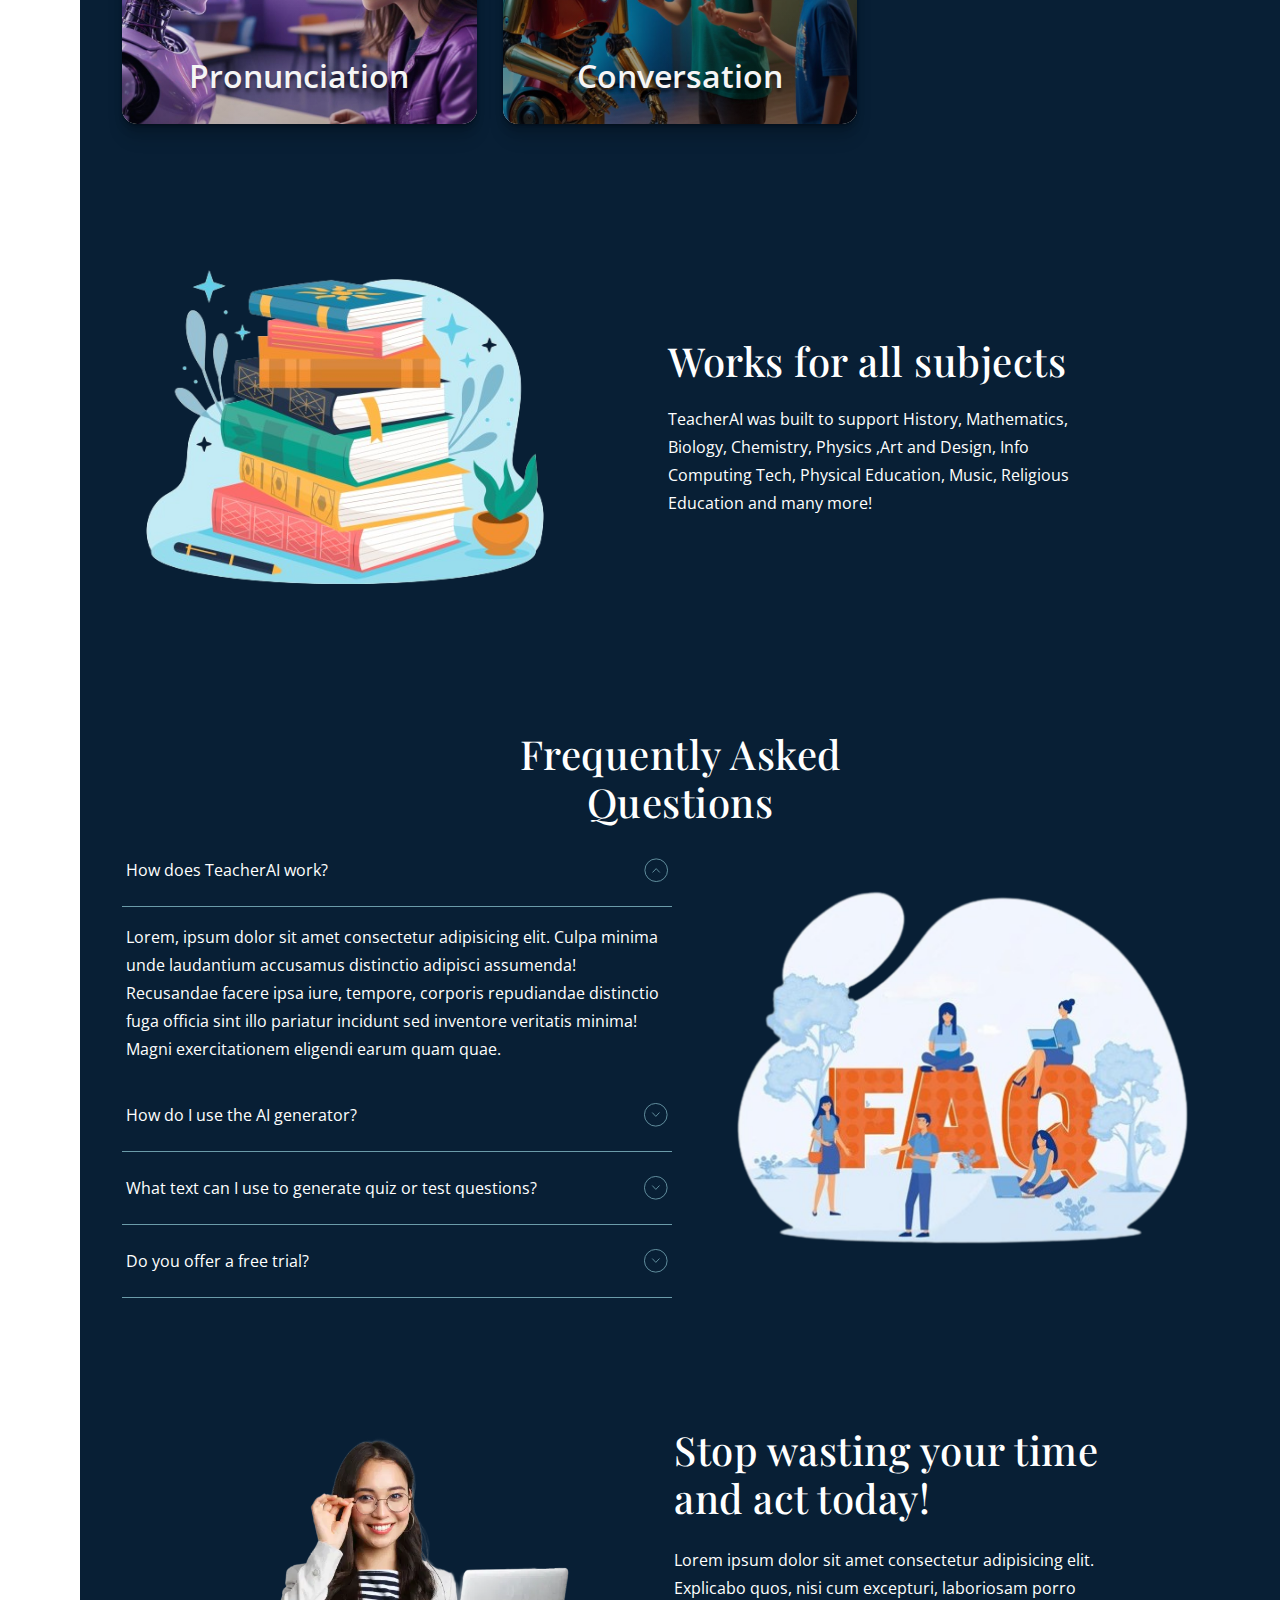
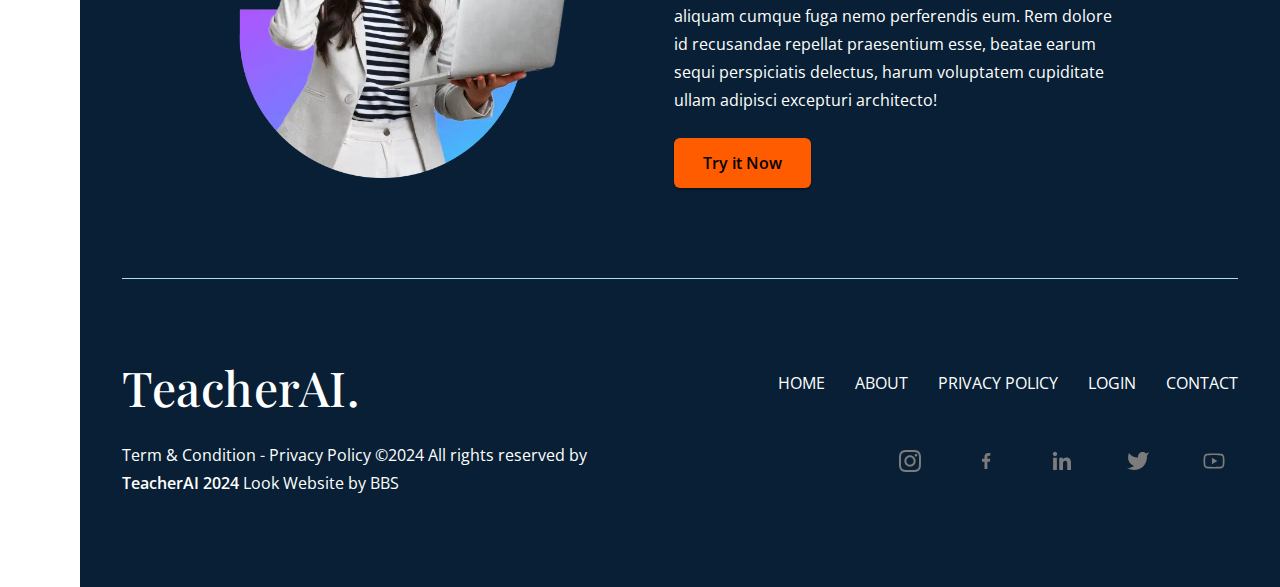
==== commit c74be0bb: "updated" ====
--- a/index.html
+++ b/index.html
@@ -150,7 +150,7 @@
                           <a class="nav-link" aria-current="page" href="#">About</a>
                       </li>
                       <li class="nav-item">
-                          <a class="nav-link" href="#">Log in</a>
+                          <a class="nav-link" href="#">Login</a>
                       </li>
                   </ul>
                   <button id="offcanvas-btn" class="btn nav-mobile__button p-1" type="button"
@@ -218,15 +218,7 @@
                 <a class="nav-link" aria-current="page" href="#">Credit</a>
               </li>
               <li class="nav-item">
-                <div class="user-img">
-                  <img src="./assets/DeWatermark.ai_1722782474102.png" alt="">
-                  <span class="m-0 user-tooltip">
-                    user/admin_name
-                  </span>
-                </div>
-              </li>
-              <li class="nav-item">
-                <a class="nav-link no-bar" href="#">Logout</a>
+                <a class="nav-link no-bar" href="login.html">Login</a>
               </li>
             </ul>
           </div>
--- a/css/style.css
+++ b/css/style.css
@@ -170,7 +170,7 @@
 }
 input.form-control:focus, select:focus, textarea.form-control:focus {
   border: 1px solid #FD9556;
-  box-shadow: 0 0 0 0.25rem #c2d2e2;
+  box-shadow: 0 0 4px 1px #abddf3;
 }
 
 textarea.form-control {
@@ -1430,4 +1430,54 @@
   background-color: #f2782f;
 }
 
+.login {
+  min-height: 100vh;
+  background-color: #081f35;
+}
+.login__content {
+  width: 450px;
+}
+.login__content .input {
+  width: 80%;
+}
+.login__content .input-email {
+  position: relative;
+}
+.login__content .input-email svg {
+  position: absolute;
+  top: 50%;
+  transform: translateY(-50%);
+  left: 8px;
+}
+.login__content .input-password {
+  position: relative;
+  width: 80%;
+}
+.login__content .input-password svg {
+  position: absolute;
+  width: 16px;
+  height: 16px;
+  top: 50%;
+  transform: translateY(-50%);
+  left: 8px;
+  fill: #fff;
+}
+.login__content input.form-control {
+  padding-left: 34px;
+  color: #fff;
+  border: 1px solid #6B9BA9;
+  background-color: #031425;
+  caret-color: #fff;
+}
+.login__content input.form-control::placeholder {
+  color: gray;
+}
+.login__content__button {
+  width: 80%;
+}
+.login__content__button button {
+  padding: 8px 0px;
+  width: 100%;
+}
+
 /*--------------------- components files -----------------------*/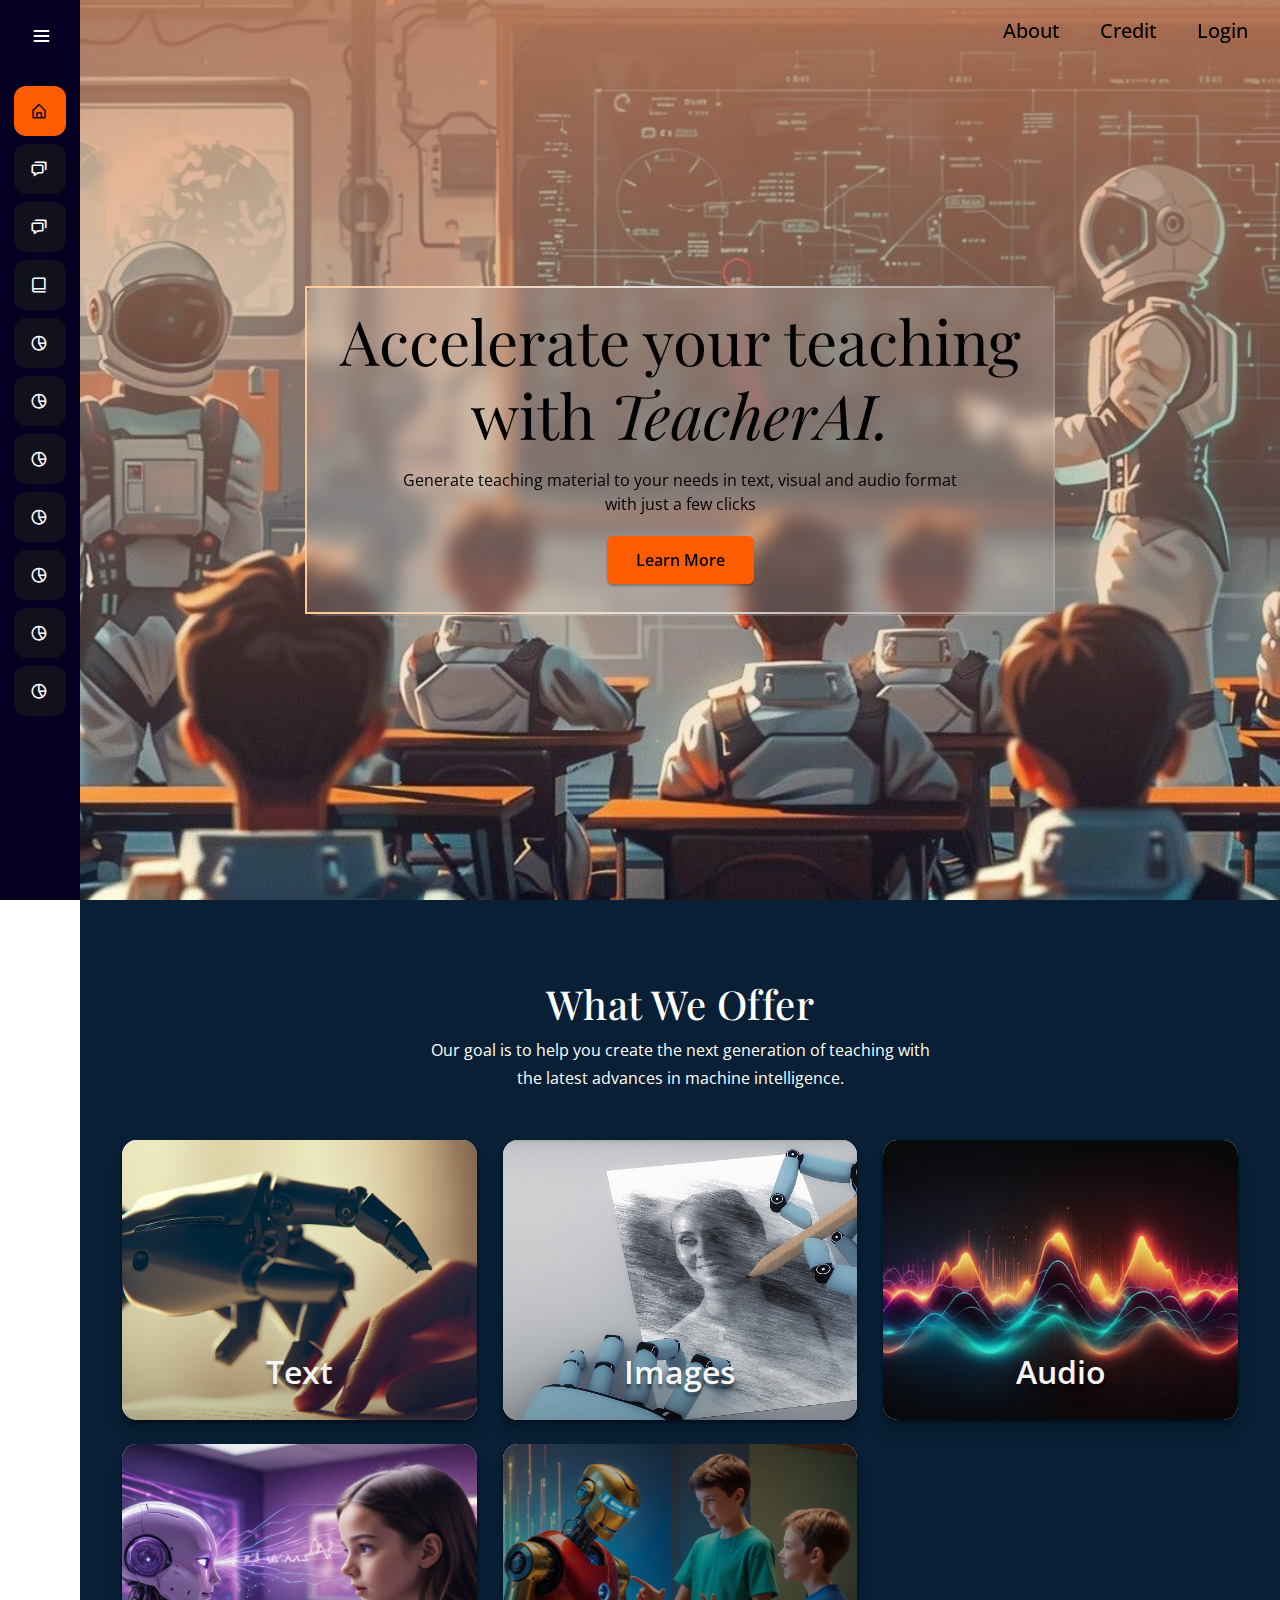
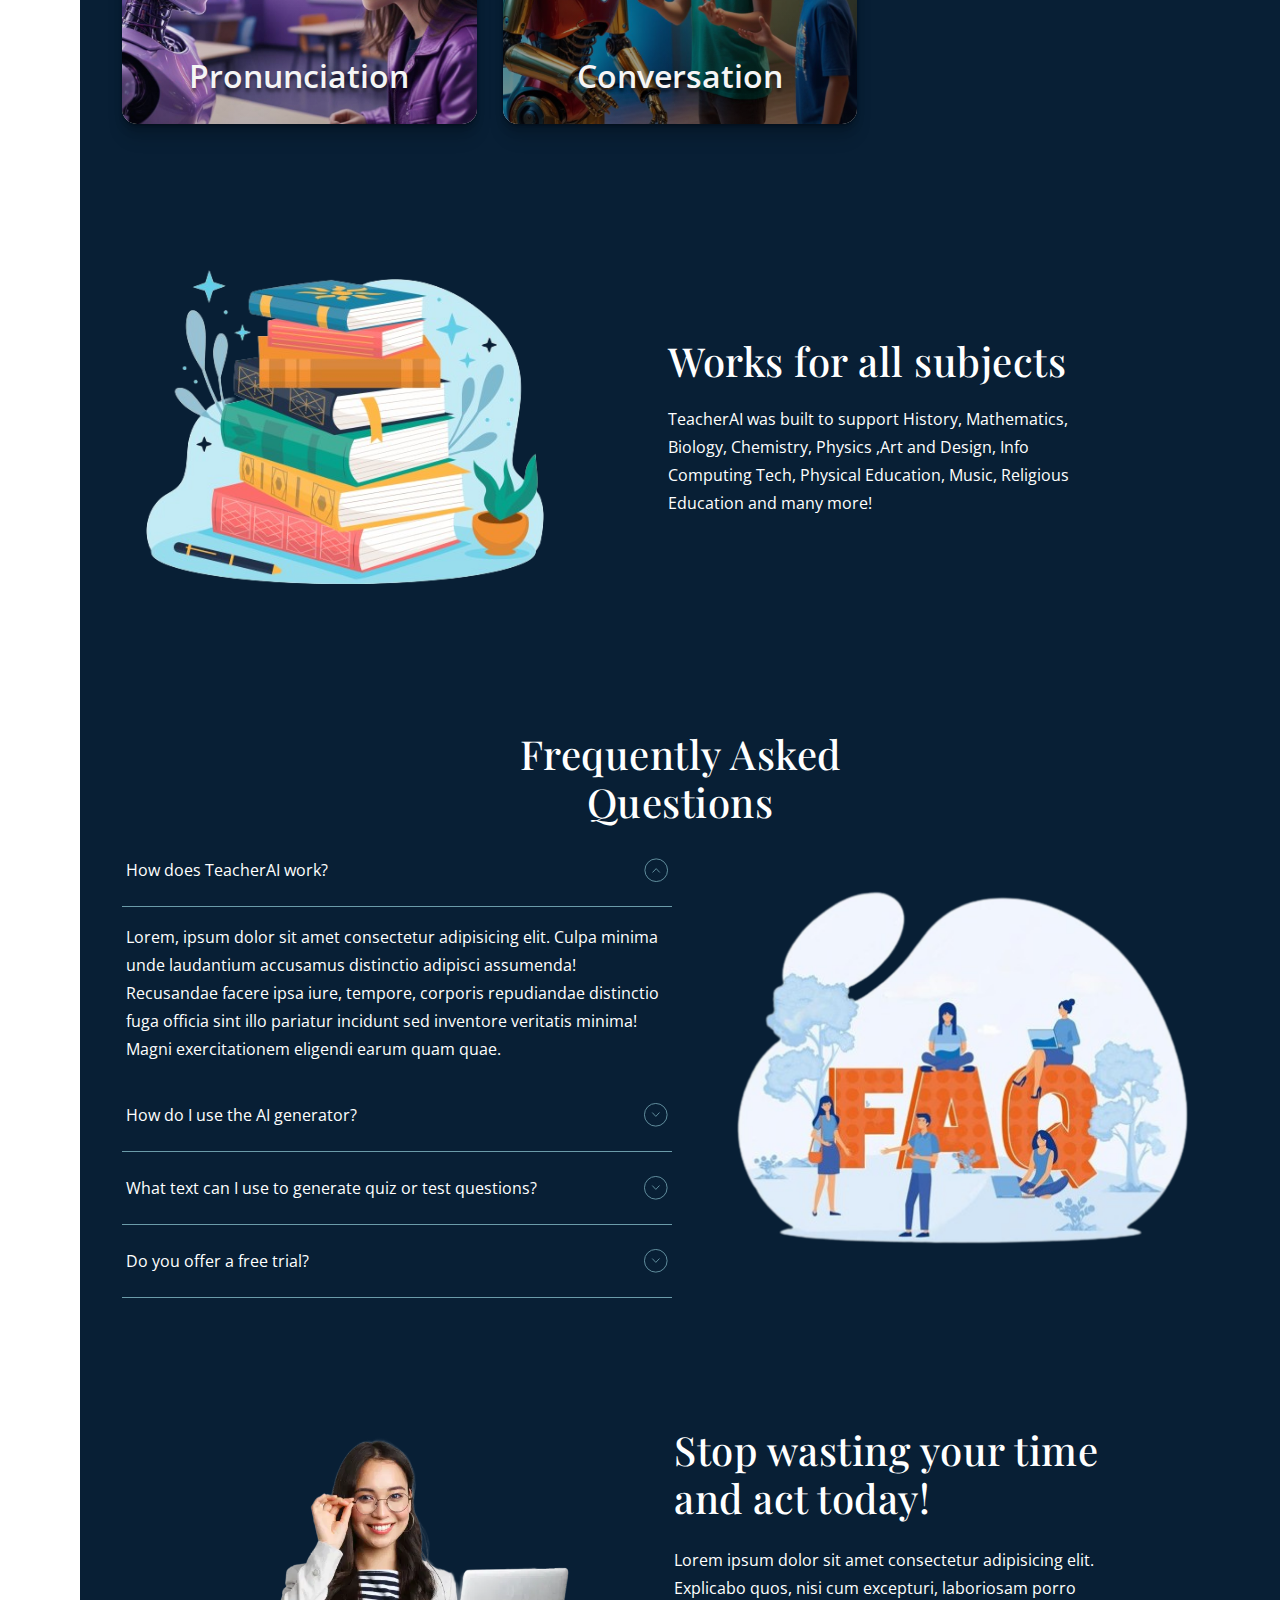
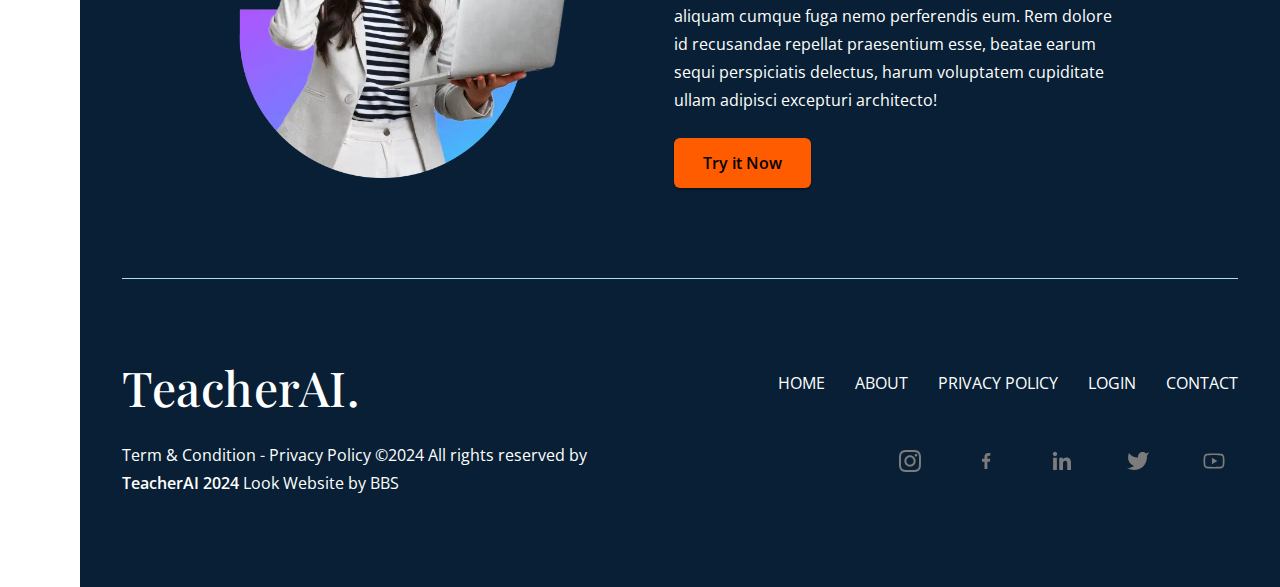
==== commit 4d44658d: "updated" ====
--- a/index.html
+++ b/index.html
@@ -33,7 +33,7 @@
       </div>
       <ul class="nav-list p-0">
         <li>
-          <a href="#">
+          <a href="#" class="active">
             <i class='bx bx-home-alt'></i>
             <span class="links_name">Home</span>
           </a>
--- a/css/style.css
+++ b/css/style.css
@@ -128,6 +128,52 @@
   font-size: 16px;
   line-height: 28px;
   color: #fff;
+}
+
+.user-img {
+  padding: 0;
+  width: 40px;
+  height: 40px;
+  border-radius: 50%;
+  position: relative;
+  cursor: pointer;
+}
+.user-img img {
+  border-radius: 50%;
+  width: 100%;
+  height: 100%;
+  object-fit: cover;
+}
+.user-img .user-tooltip {
+  position: absolute;
+  visibility: hidden;
+  width: 150px;
+  background-color: rgba(97, 97, 97, 0.8980392157);
+  color: #fff;
+  text-align: center;
+  border-radius: 6px;
+  padding: 5px 0;
+  z-index: 1;
+  bottom: -42px;
+  left: -58px;
+  opacity: 1;
+  transition: opacity 0.3s;
+  filter: drop-shadow(none) !important;
+}
+.user-img .user-tooltip::before {
+  content: "";
+  position: absolute;
+  top: -10px;
+  left: 50%;
+  margin-left: -5px;
+  border-width: 5px;
+  border-style: solid;
+  border-color: #555 transparent transparent transparent;
+  transform: rotate(180deg);
+}
+.user-img:hover .user-tooltip {
+  visibility: visible;
+  opacity: 1;
 }
 
 .separator {
@@ -529,7 +575,7 @@
   background: #11101d;
 }
 
-.sidebar li a:hover {
+.sidebar li a:is(:hover, :active, .active) {
   background: #ff5c00;
 }
 
@@ -548,8 +594,8 @@
   pointer-events: auto;
 }
 
-.sidebar li a:hover .links_name,
-.sidebar li a:hover i {
+.sidebar li a:is(:hover, :active, .active) .links_name,
+.sidebar li a:is(:hover, :active, .active) i {
   transition: all 0.5s ease;
   color: #11101d;
 }
@@ -659,7 +705,7 @@
   background-color: rgba(255, 255, 255, 0.15);
   border-image: linear-gradient(to right, rgb(255, 201, 150) 0%, rgb(225, 225, 225) 50%, rgba(255, 255, 255, 0.15) 100%) 1;
   backdrop-filter: blur(8.6499996185px);
-  padding-block: 16px 30px;
+  padding-block: 16px 40px;
   padding-inline: 8px;
   border-radius: 12px;
 }
@@ -1133,51 +1179,6 @@
 .top-navbar .navbar-collapse .navbar-nav.inner-page svg {
   fill: #fff;
 }
-.top-navbar .navbar-collapse .user-img {
-  padding: 0;
-  width: 40px;
-  height: 40px;
-  border-radius: 50%;
-  position: relative;
-  cursor: pointer;
-}
-.top-navbar .navbar-collapse .user-img img {
-  border-radius: 50%;
-  width: 100%;
-  height: 100%;
-  object-fit: cover;
-}
-.top-navbar .navbar-collapse .user-img .user-tooltip {
-  position: absolute;
-  visibility: hidden;
-  width: 150px;
-  background-color: rgba(97, 97, 97, 0.8980392157);
-  color: #fff;
-  text-align: center;
-  border-radius: 6px;
-  padding: 5px 0;
-  z-index: 1;
-  bottom: -42px;
-  left: -58px;
-  opacity: 1;
-  transition: opacity 0.3s;
-  filter: drop-shadow(none) !important;
-}
-.top-navbar .navbar-collapse .user-img .user-tooltip::before {
-  content: "";
-  position: absolute;
-  top: -10px;
-  left: 50%;
-  margin-left: -5px;
-  border-width: 5px;
-  border-style: solid;
-  border-color: #555 transparent transparent transparent;
-  transform: rotate(180deg);
-}
-.top-navbar .navbar-collapse .user-img:hover .user-tooltip {
-  visibility: visible;
-  opacity: 1;
-}
 .top-navbar .navbar-collapse .dropdown-menu {
   --bs-dropdown-bg: #c2d2e2;
 }
@@ -1437,6 +1438,12 @@
 .login__content {
   width: 450px;
 }
+@media (max-width: 575px) {
+  .login__content {
+    padding: 0px 16px;
+    width: 100%;
+  }
+}
 .login__content .input {
   width: 80%;
 }
@@ -1448,6 +1455,8 @@
   top: 50%;
   transform: translateY(-50%);
   left: 8px;
+  stroke: #9e9e9e;
+  -webkit-text-stroke-color: #9e9e9e;
 }
 .login__content .input-password {
   position: relative;
@@ -1470,7 +1479,20 @@
   caret-color: #fff;
 }
 .login__content input.form-control::placeholder {
-  color: gray;
+  color: #9e9e9e;
+}
+.login__content-terms p {
+  font-size: 14px;
+  color: #e7e7e7;
+}
+.login__content-terms p a {
+  position: relative;
+  border-bottom: 1px solid;
+  transition: color 0.2s ease;
+  color: rgb(13, 202, 240);
+}
+.login__content-terms p a:hover {
+  color: white;
 }
 .login__content__button {
   width: 80%;
